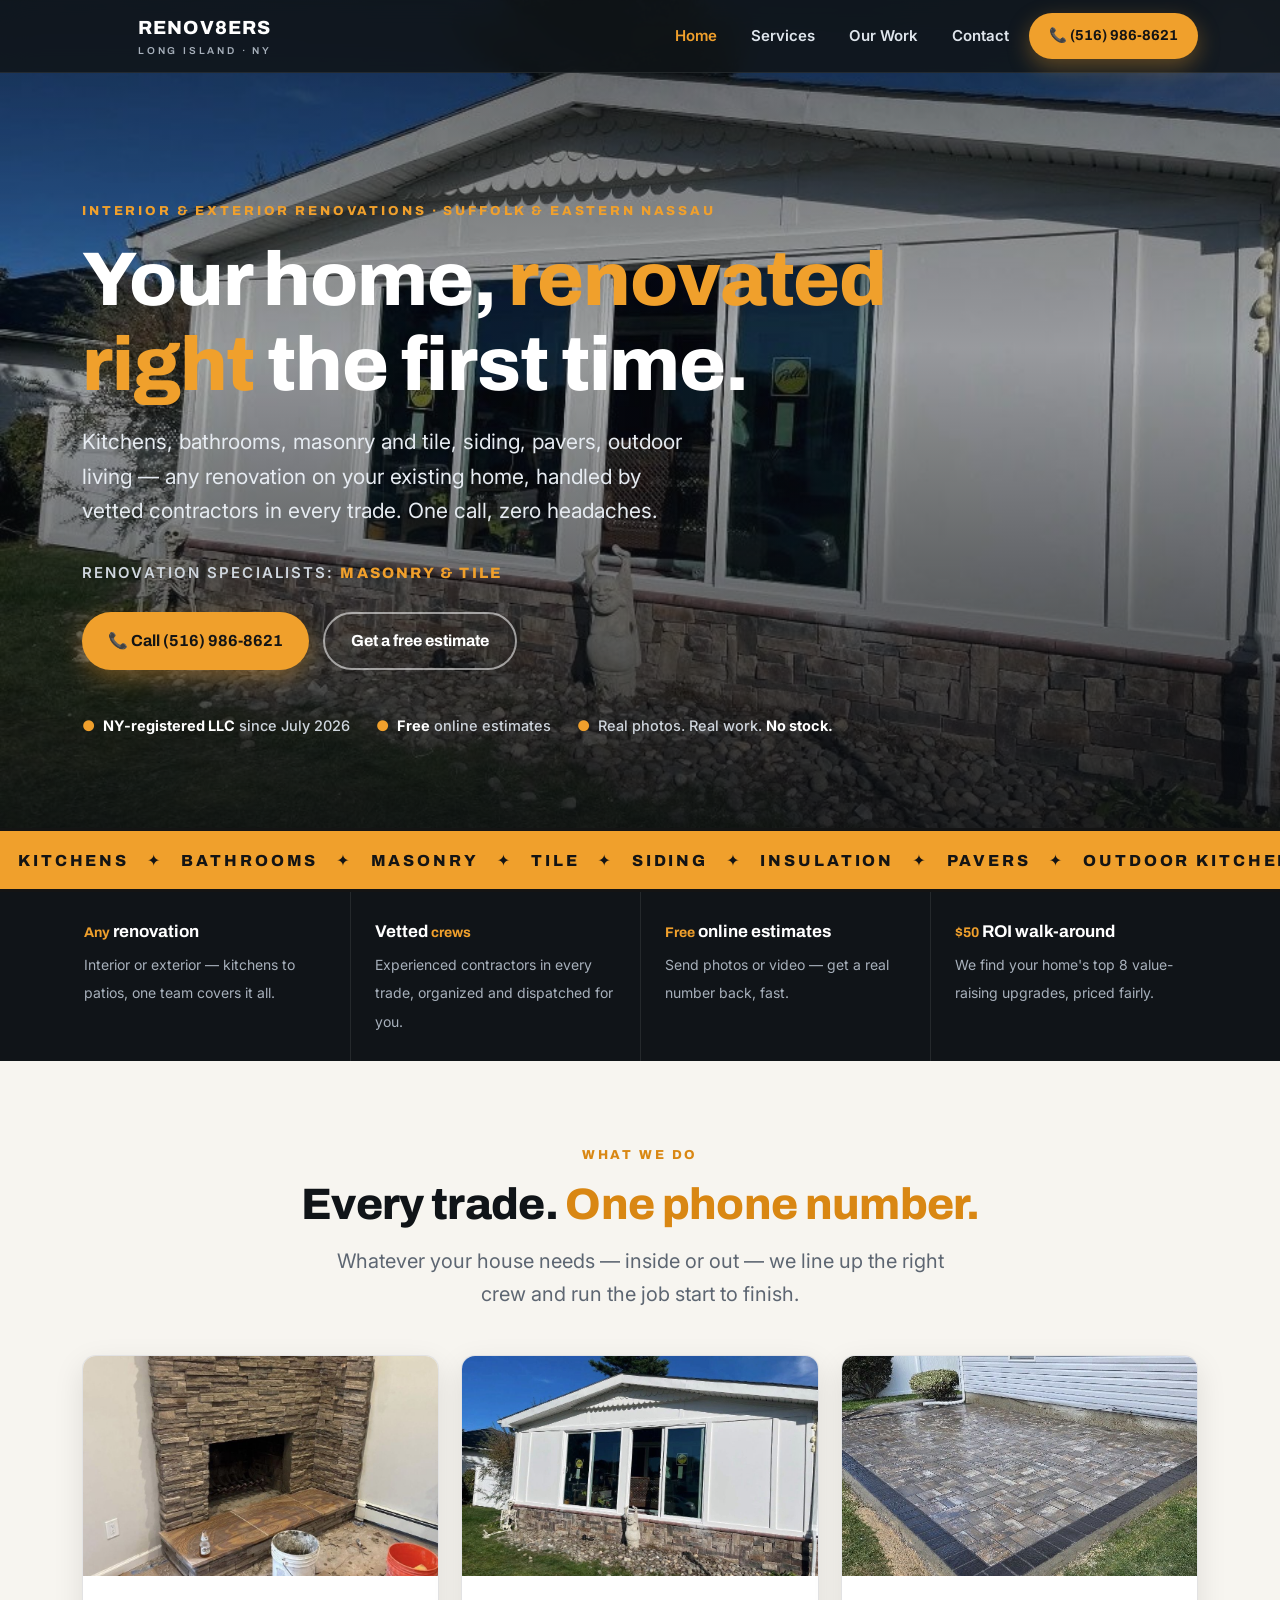
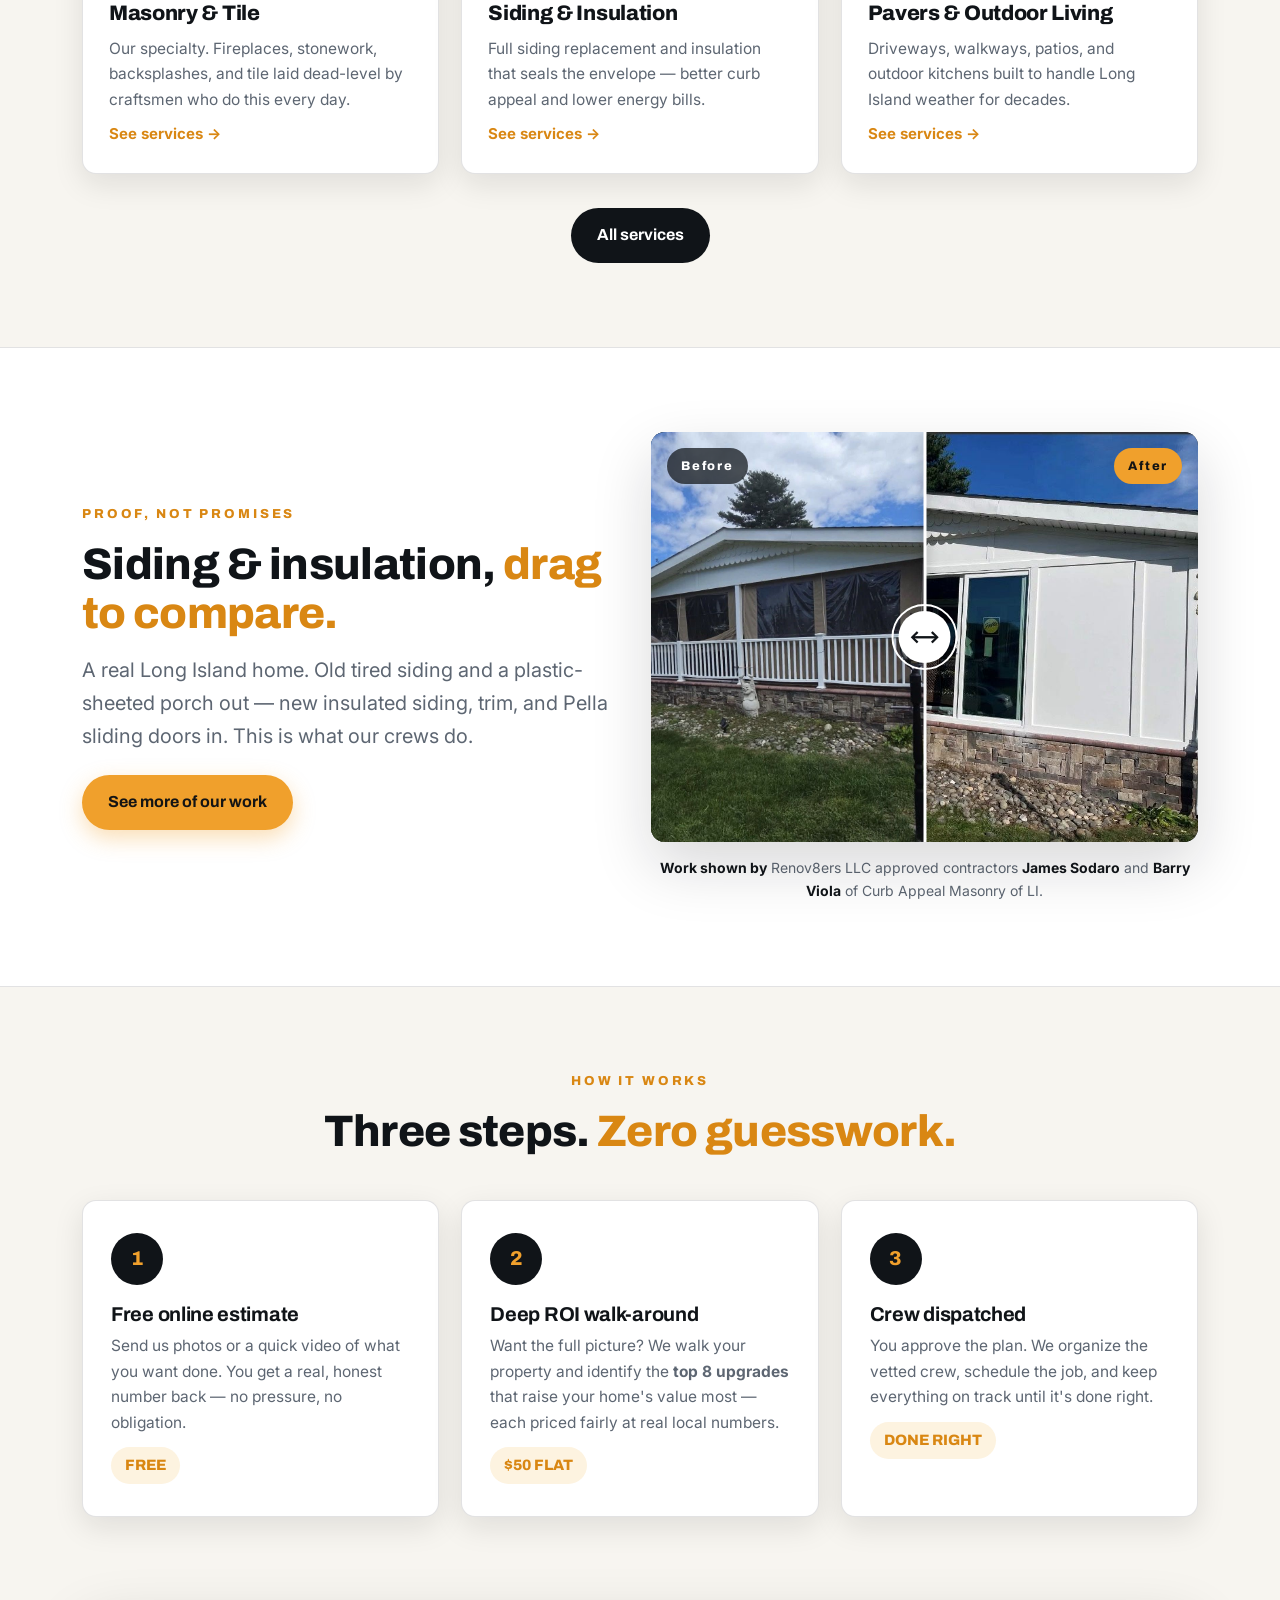
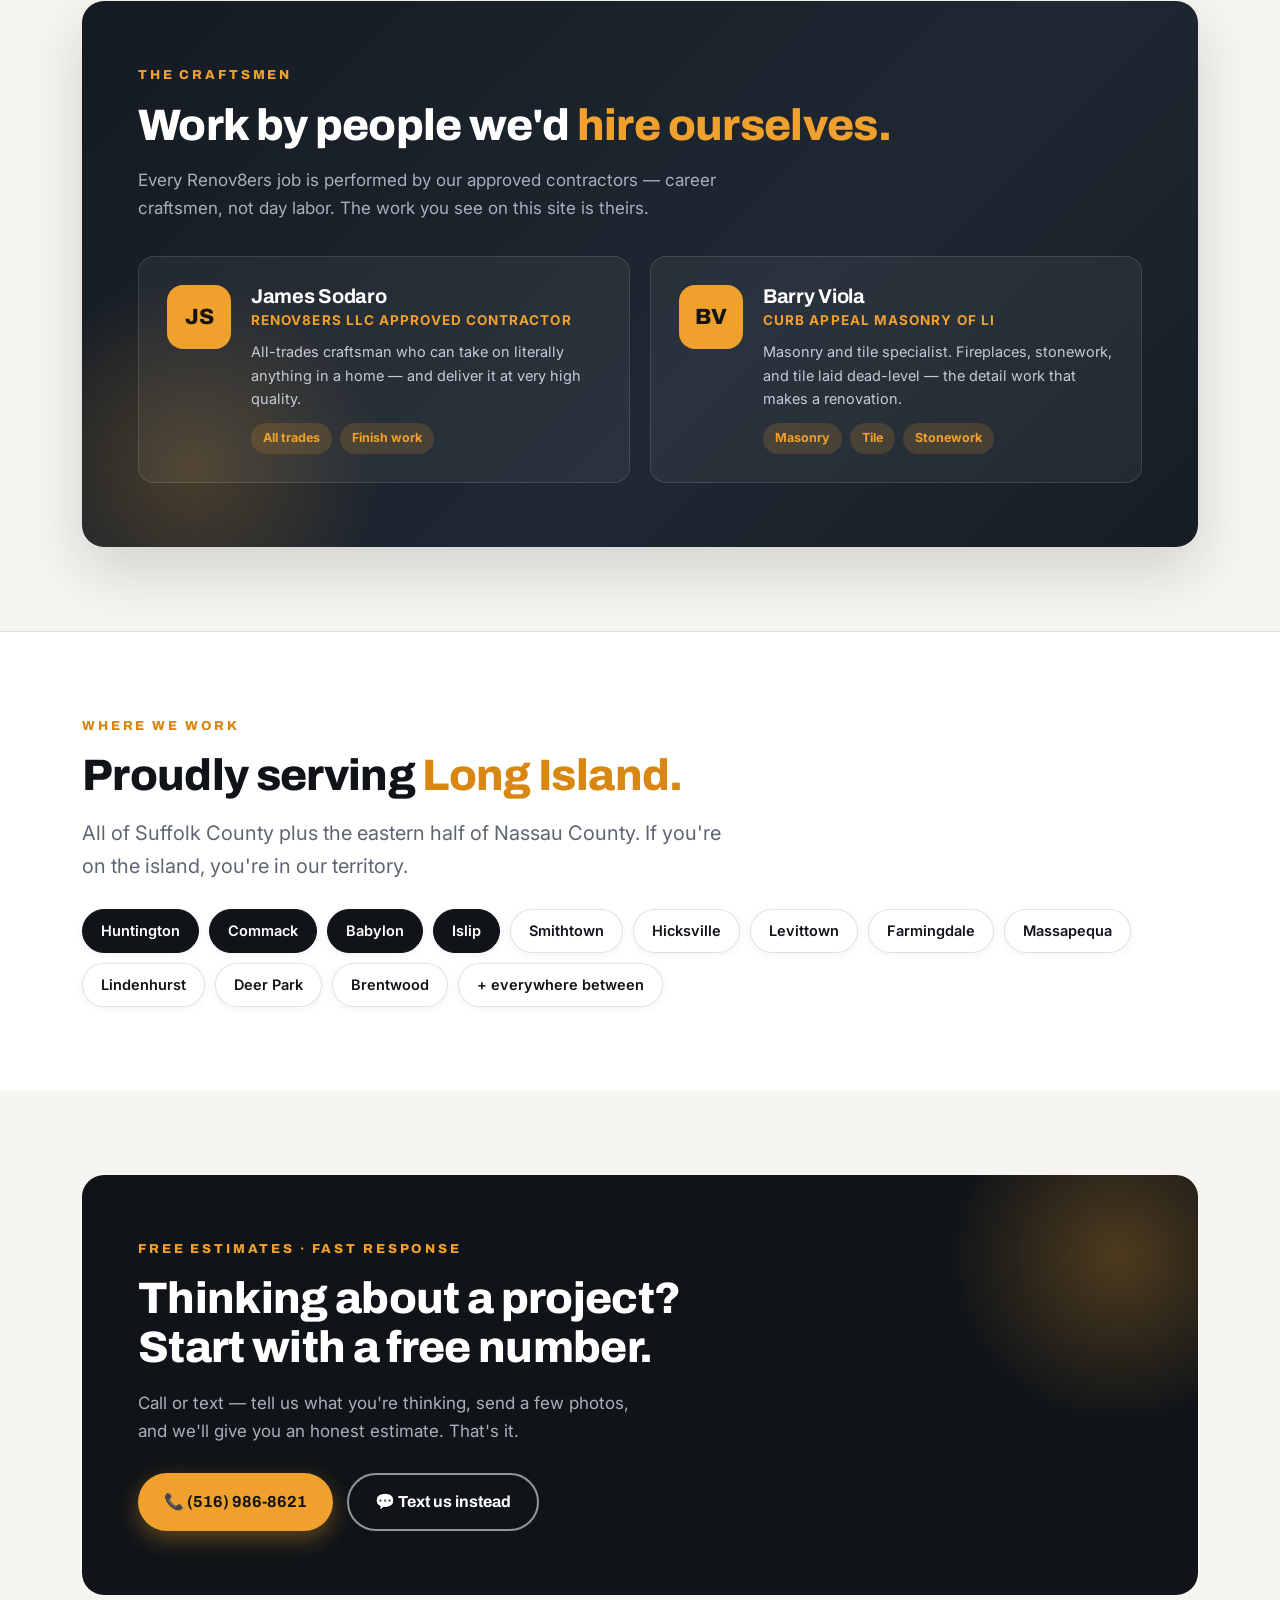
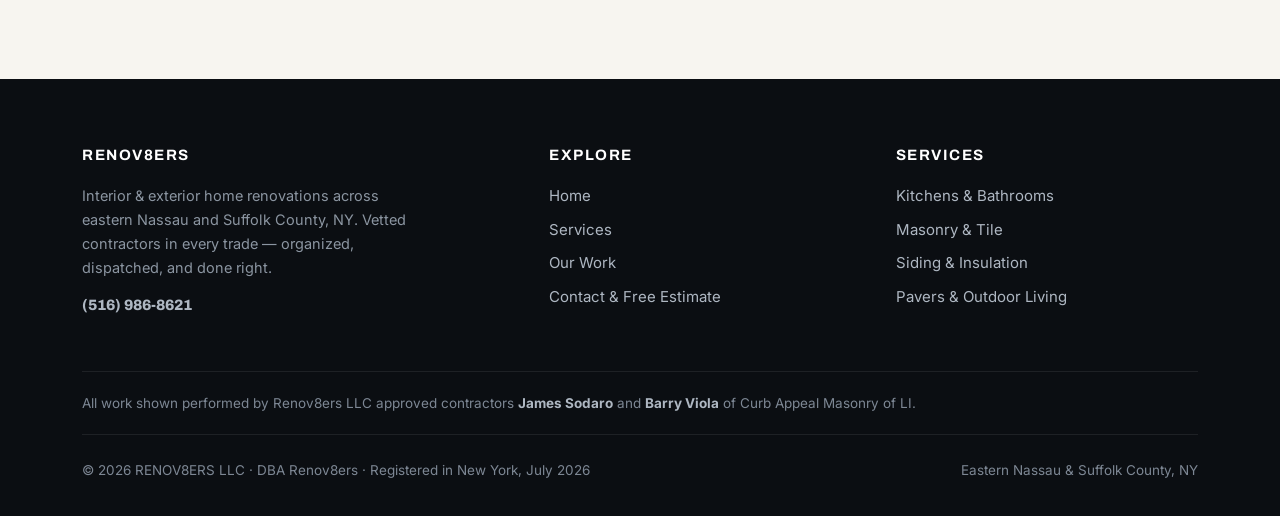
==== index.html @ 922ad200 "Eye-catch upgrades: ticker, rotating hero, crew spotlight, contractor credits, mobile call bar" ====
<!DOCTYPE html>
<html lang="en">
<head>
<meta charset="UTF-8">
<meta name="viewport" content="width=device-width, initial-scale=1.0">
<title>Renov8ers | Interior & Exterior Home Renovations — Eastern Nassau & Suffolk County, NY</title>
<meta name="description" content="RENOV8ERS LLC (DBA Renov8ers): kitchens, bathrooms, masonry & tile, siding, pavers, and full home renovations across eastern Nassau and Suffolk County. Free online estimates. Call or text (516) 986-8621.">
<meta property="og:type" content="website">
<meta property="og:site_name" content="Renov8ers">
<meta property="og:title" content="Renov8ers | Interior & Exterior Home Renovations — Long Island NY">
<meta property="og:description" content="Kitchens, bathrooms, masonry & tile, siding, pavers, and full home renovations across eastern Nassau and Suffolk County. Free online estimates. Call or text (516) 986-8621.">
<meta property="og:url" content="https://renov8ers.github.io/">
<meta property="og:image" content="https://renov8ers.github.io/assets/siding-after.jpg">
<meta name="twitter:card" content="summary_large_image">
<link rel="preconnect" href="https://fonts.googleapis.com">
<link rel="preconnect" href="https://fonts.gstatic.com" crossorigin>
<link href="https://fonts.googleapis.com/css2?family=Archivo:wght@600;700;800&family=Inter:wght@400;500;600;700&display=swap" rel="stylesheet">
<link rel="stylesheet" href="style.css">
<link rel="icon" type="image/png" href="assets/favicon.png">
<link rel="apple-touch-icon" href="assets/favicon.png">
<script type="application/ld+json">
{"@context":"https://schema.org","@type":"HomeAndConstructionBusiness",
"name":"Renov8ers","legalName":"RENOV8ERS LLC",
"telephone":"+1-516-986-8621","url":"https://renov8ers.github.io/",
"foundingDate":"2026-07",
"areaServed":[{"@type":"AdministrativeArea","name":"Suffolk County, NY"},{"@type":"AdministrativeArea","name":"Nassau County, NY"}],
"description":"Interior and exterior home renovations across eastern Nassau and Suffolk County, NY. Kitchens, bathrooms, masonry and tile, siding and insulation, pavers and outdoor living. Free online estimates."}
</script>
</head>
<body>

<header class="site-head">
  <div class="wrap head-in">
    <a class="brand" href="index.html" aria-label="Renov8ers home">
      <img class="brand-mark" src="assets/logo.png" alt="Renov8ers logo">
      <span class="brand-name">RENOV8ERS<small>LONG ISLAND · NY</small></span>
    </a>
    <nav class="nav" id="nav" aria-label="Main navigation">
      <a class="nl active" href="index.html">Home</a>
      <a class="nl" href="services.html">Services</a>
      <a class="nl" href="work.html">Our Work</a>
      <a class="nl" href="contact.html">Contact</a>
      <a class="btn btn-amber btn-sm" href="tel:+15169868621">📞 (516) 986-8621</a>
    </nav>
    <button class="burger" id="burger" aria-label="Open menu" aria-expanded="false"><span></span><span></span><span></span></button>
  </div>
</header>

<main>
<!-- HERO -->
<section class="hero" style="padding-top:150px">
  <div class="hero-bg"><img src="assets/siding-after.jpg" alt="Home with new siding and sliding glass doors installed by Renov8ers"></div>
  <div class="hero-in">
    <span class="eyebrow">Interior &amp; exterior renovations · Suffolk &amp; eastern Nassau</span>
    <h1>Your home, <span class="accent">renovated right</span> the first time.</h1>
    <p class="sub">Kitchens, bathrooms, masonry and tile, siding, pavers, outdoor living — any renovation on your existing home, handled by vetted contractors in every trade. One call, zero headaches.</p>
    <div class="hero-spec">Renovation specialists: <span class="rot-wrap"><span id="rotword">Masonry &amp; Tile</span></span></div>
    <div class="hero-cta" style="margin-top:26px">
      <a class="btn btn-amber" href="tel:+15169868621">📞 Call (516) 986-8621</a>
      <a class="btn btn-ghost" href="contact.html">Get a free estimate</a>
    </div>
    <div class="hero-badges">
      <span><span class="dot">●</span><b>NY-registered LLC</b> since July 2026</span>
      <span><span class="dot">●</span><b>Free</b> online estimates</span>
      <span><span class="dot">●</span>Real photos. Real work. <b>No stock.</b></span>
    </div>
  </div>
</section>

<!-- TICKER -->
<div class="ticker" aria-hidden="true">
  <div class="ticker-track" id="ticker-track">
    <span>KITCHENS</span>✦<span>BATHROOMS</span>✦<span>MASONRY</span>✦<span>TILE</span>✦<span>SIDING</span>✦<span>INSULATION</span>✦<span>PAVERS</span>✦<span>OUTDOOR KITCHENS</span>✦<span>FULL REMODELS</span>✦
  </div>
</div>

<!-- TRUST STRIP -->
<div class="trust">
  <div class="trust-in">
    <div class="trust-cell"><b><span class="a">Any</span> renovation</b><span>Interior or exterior — kitchens to patios, one team covers it all.</span></div>
    <div class="trust-cell"><b>Vetted <span class="a">crews</span></b><span>Experienced contractors in every trade, organized and dispatched for you.</span></div>
    <div class="trust-cell"><b><span class="a">Free</span> online estimates</b><span>Send photos or video — get a real number back, fast.</span></div>
    <div class="trust-cell"><b><span class="a">$50</span> ROI walk-around</b><span>We find your home's top 8 value-raising upgrades, priced fairly.</span></div>
  </div>
</div>

<!-- SERVICES -->
<section>
  <div class="wrap">
    <div class="center rv">
      <span class="eyebrow">What we do</span>
      <h2>Every trade. <span class="accent">One phone number.</span></h2>
      <p class="lede">Whatever your house needs — inside or out — we line up the right crew and run the job start to finish.</p>
    </div>
    <div class="grid-3">
      <article class="card rv">
        <img class="ph" src="assets/fireplace.jpg" alt="Stacked stone fireplace with wood mantel">
        <div class="card-body">
          <h3>Masonry &amp; Tile</h3>
          <p>Our specialty. Fireplaces, stonework, backsplashes, and tile laid dead-level by craftsmen who do this every day.</p>
          <a class="more" href="services.html">See services →</a>
        </div>
      </article>
      <article class="card rv">
        <img class="ph" src="assets/siding-after.jpg" alt="New siding and glass doors on a Long Island home">
        <div class="card-body">
          <h3>Siding &amp; Insulation</h3>
          <p>Full siding replacement and insulation that seals the envelope — better curb appeal and lower energy bills.</p>
          <a class="more" href="services.html">See services →</a>
        </div>
      </article>
      <article class="card rv">
        <img class="ph" src="assets/paver-patio.jpg" alt="New paver patio with dark border">
        <div class="card-body">
          <h3>Pavers &amp; Outdoor Living</h3>
          <p>Driveways, walkways, patios, and outdoor kitchens built to handle Long Island weather for decades.</p>
          <a class="more" href="services.html">See services →</a>
        </div>
      </article>
    </div>
    <div class="center" style="margin-top:34px">
      <a class="btn btn-dark" href="services.html">All services</a>
    </div>
  </div>
</section>

<!-- BEFORE / AFTER -->
<section style="background:#fff;border-top:1px solid var(--line);border-bottom:1px solid var(--line)">
  <div class="wrap">
    <div class="grid-2" style="align-items:center;margin-top:0">
      <div class="rv">
        <span class="eyebrow">Proof, not promises</span>
        <h2>Siding &amp; insulation, <span class="accent">drag to compare.</span></h2>
        <p class="lede">A real Long Island home. Old tired siding and a plastic-sheeted porch out — new insulated siding, trim, and Pella sliding doors in. This is what our crews do.</p>
        <p style="margin-top:22px"><a class="btn btn-amber" href="work.html">See more of our work</a></p>
      </div>
      <div class="rv">
        <div class="ba" data-ba>
          <img class="fill" src="assets/siding-after.jpg" alt="After: new siding, trim and sliding doors">
          <div class="clip"><img src="assets/siding-before.jpg" alt="Before: old siding and enclosed porch"></div>
          <div class="ba-handle"><div class="ba-knob">⟷</div></div>
          <span class="ba-tag before">Before</span>
          <span class="ba-tag after-t">After</span>
          <input type="range" class="ba-range" min="0" max="100" value="50" aria-label="Drag to compare before and after">
        </div>
        <p class="ba-cap"><b>Work shown by</b> Renov8ers LLC approved contractors <b>James Sodaro</b> and <b>Barry Viola</b> of Curb Appeal Masonry of LI.</p>
      </div>
    </div>
  </div>
</section>

<!-- PROCESS -->
<section>
  <div class="wrap">
    <div class="center rv">
      <span class="eyebrow">How it works</span>
      <h2>Three steps. <span class="accent">Zero guesswork.</span></h2>
    </div>
    <div class="steps">
      <div class="step rv">
        <div class="n">1</div>
        <h3>Free online estimate</h3>
        <p>Send us photos or a quick video of what you want done. You get a real, honest number back — no pressure, no obligation.</p>
        <span class="price">FREE</span>
      </div>
      <div class="step rv">
        <div class="n">2</div>
        <h3>Deep ROI walk-around</h3>
        <p>Want the full picture? We walk your property and identify the <b>top 8 upgrades</b> that raise your home's value most — each priced fairly at real local numbers.</p>
        <span class="price">$50 FLAT</span>
      </div>
      <div class="step rv">
        <div class="n">3</div>
        <h3>Crew dispatched</h3>
        <p>You approve the plan. We organize the vetted crew, schedule the job, and keep everything on track until it's done right.</p>
        <span class="price">DONE RIGHT</span>
      </div>
    </div>
  </div>
</section>

<!-- CREW SPOTLIGHT -->
<section style="padding-top:0">
  <div class="wrap">
    <div class="spot rv">
      <span class="eyebrow" style="color:var(--amber)">The craftsmen</span>
      <h2>Work by people we'd <span style="color:var(--amber)">hire ourselves.</span></h2>
      <p>Every Renov8ers job is performed by our approved contractors — career craftsmen, not day labor. The work you see on this site is theirs.</p>
      <div class="crew-grid">
        <div class="crew">
          <div class="avatar">JS</div>
          <div>
            <h3>James Sodaro</h3>
            <div class="role">Renov8ers LLC approved contractor</div>
            <p>All-trades craftsman who can take on literally anything in a home — and deliver it at very high quality.</p>
            <div class="tags"><span>All trades</span><span>Finish work</span></div>
          </div>
        </div>
        <div class="crew">
          <div class="avatar">BV</div>
          <div>
            <h3>Barry Viola</h3>
            <div class="role">Curb Appeal Masonry of LI</div>
            <p>Masonry and tile specialist. Fireplaces, stonework, and tile laid dead-level — the detail work that makes a renovation.</p>
            <div class="tags"><span>Masonry</span><span>Tile</span><span>Stonework</span></div>
          </div>
        </div>
      </div>
    </div>
  </div>
</section>

<!-- SERVICE AREA -->
<section style="background:#fff;border-top:1px solid var(--line)">
  <div class="wrap">
    <div class="rv">
      <span class="eyebrow">Where we work</span>
      <h2>Proudly serving <span class="accent">Long Island.</span></h2>
      <p class="lede">All of Suffolk County plus the eastern half of Nassau County. If you're on the island, you're in our territory.</p>
      <div class="towns">
        <span class="town hot">Huntington</span><span class="town hot">Commack</span>
        <span class="town hot">Babylon</span><span class="town hot">Islip</span>
        <span class="town">Smithtown</span><span class="town">Hicksville</span>
        <span class="town">Levittown</span><span class="town">Farmingdale</span>
        <span class="town">Massapequa</span><span class="town">Lindenhurst</span>
        <span class="town">Deer Park</span><span class="town">Brentwood</span>
        <span class="town">+ everywhere between</span>
      </div>
    </div>
  </div>
</section>

<!-- CTA BAND -->
<section>
  <div class="wrap">
    <div class="band rv">
      <span class="eyebrow" style="color:var(--amber)">Free estimates · Fast response</span>
      <h2>Thinking about a project? Start with a free number.</h2>
      <p>Call or text — tell us what you're thinking, send a few photos, and we'll give you an honest estimate. That's it.</p>
      <div class="row">
        <a class="btn btn-amber" href="tel:+15169868621">📞 (516) 986-8621</a>
        <a class="btn btn-ghost" href="sms:+15169868621?&body=Hi%20Renov8ers!%20I%27d%20like%20a%20free%20estimate%20for%20my%20home.">💬 Text us instead</a>
      </div>
    </div>
  </div>
</section>
</main>

<footer class="site">
  <div class="wrap">
    <div class="foot-grid">
      <div>
        <h4>Renov8ers</h4>
        <p>Interior &amp; exterior home renovations across eastern Nassau and Suffolk County, NY. Vetted contractors in every trade — organized, dispatched, and done right.</p>
        <p style="margin-top:14px"><a class="foot-call" href="tel:+15169868621">(516) 986-8621</a></p>
      </div>
      <div>
        <h4>Explore</h4>
        <a href="index.html">Home</a>
        <a href="services.html">Services</a>
        <a href="work.html">Our Work</a>
        <a href="contact.html">Contact &amp; Free Estimate</a>
      </div>
      <div>
        <h4>Services</h4>
        <a href="services.html">Kitchens &amp; Bathrooms</a>
        <a href="services.html">Masonry &amp; Tile</a>
        <a href="services.html">Siding &amp; Insulation</a>
        <a href="services.html">Pavers &amp; Outdoor Living</a>
      </div>
    </div>
    <div style="border-top:1px solid rgba(255,255,255,.08);padding-top:20px;margin-bottom:20px;font-size:13.5px;color:#7d8794">All work shown performed by Renov8ers LLC approved contractors <b style="color:#aeb7c2">James Sodaro</b> and <b style="color:#aeb7c2">Barry Viola</b> of Curb Appeal Masonry of LI.</div>
    <div class="foot-bottom">
      <span>© 2026 RENOV8ERS LLC · DBA Renov8ers · Registered in New York, July 2026</span>
      <span>Eastern Nassau &amp; Suffolk County, NY</span>
    </div>
  </div>
</footer>

<script src="script.js"></script>
<div class="callbar">
  <a class="call" href="tel:+15169868621">📞 Call now</a>
  <a class="text" href="sms:+15169868621?&body=Hi%20Renov8ers!%20I%27d%20like%20a%20free%20estimate.">💬 Text us</a>
</div>
</body>
</html>
---- style.css ----
/* Renov8ers — RENOV8ERS LLC · style.css
   Professional contractor design system: charcoal + construction amber,
   warm paper, Archivo display + Inter body. Mobile-first. */

:root{
  --ink:#101418;
  --char:#1b222b;
  --char-2:#232c37;
  --paper:#f7f5f0;
  --card:#ffffff;
  --amber:#f0a02c;
  --amber-deep:#d98713;
  --amber-soft:#fdf3e0;
  --line:rgba(16,20,24,.12);
  --muted:#5d6672;
  --muted-d:#a7b0bb;
  --radius:14px;
  --shadow:0 10px 30px rgba(16,20,24,.10);
  --shadow-lg:0 24px 60px rgba(16,20,24,.16);
  --font-d:'Archivo',system-ui,-apple-system,'Segoe UI',sans-serif;
  --font-b:'Inter',system-ui,-apple-system,'Segoe UI',sans-serif;
}

*{box-sizing:border-box;margin:0;padding:0}
html{scroll-behavior:smooth}
body{
  font-family:var(--font-b);
  color:var(--ink);
  background:var(--paper);
  line-height:1.65;
  font-size:17px;
  -webkit-font-smoothing:antialiased;
}
img{max-width:100%;display:block;height:auto}
a{color:inherit}
::selection{background:var(--amber);color:#141414}

.wrap{max-width:1160px;margin:0 auto;padding:0 22px}
section{padding:84px 0}
.eyebrow{
  font-family:var(--font-d);font-weight:800;font-size:13px;
  letter-spacing:.22em;text-transform:uppercase;color:var(--amber-deep);
  margin-bottom:14px;display:block;
}
h1,h2,h3{font-family:var(--font-d);line-height:1.12;letter-spacing:-.015em}
h2{font-size:clamp(30px,4.4vw,44px);margin-bottom:16px;font-weight:800}
h2 .accent{color:var(--amber-deep)}
.lede{font-size:clamp(17px,2.2vw,20px);color:var(--muted);max-width:640px}
.center{text-align:center}
.center .lede{margin:0 auto}

/* ---------- header ---------- */
.site-head{
  position:fixed;inset:0 0 auto 0;z-index:50;
  background:rgba(16,20,24,.86);backdrop-filter:blur(14px);-webkit-backdrop-filter:blur(14px);
  border-bottom:1px solid rgba(255,255,255,.08);
  transition:background .3s;
}
.head-in{display:flex;align-items:center;justify-content:space-between;height:72px}
.brand{display:flex;align-items:center;gap:12px;text-decoration:none;color:#fff}
.brand-mark{
  width:44px;height:44px;border-radius:11px;flex:none;
  filter:drop-shadow(0 2px 6px rgba(0,0,0,.35));
}
.brand-name{font-family:var(--font-d);font-weight:800;font-size:19px;letter-spacing:.06em;color:#fff}
.brand-name small{display:block;font-size:10px;font-weight:600;letter-spacing:.28em;color:var(--muted-d)}
.nav{display:flex;align-items:center;gap:6px}
.nav a.nl{
  color:#dfe5ec;text-decoration:none;font-weight:600;font-size:15px;
  padding:10px 14px;border-radius:9px;transition:.2s;
}
.nav a.nl:hover{background:rgba(255,255,255,.08);color:#fff}
.nav a.nl.active{color:var(--amber)}
.btn{
  display:inline-flex;align-items:center;justify-content:center;gap:9px;
  font-family:var(--font-d);font-weight:700;font-size:16px;text-decoration:none;
  padding:14px 26px;border-radius:999px;border:0;cursor:pointer;
  transition:transform .15s,box-shadow .2s,background .2s;white-space:nowrap;
}
.btn:hover{transform:translateY(-2px)}
.btn-amber{background:var(--amber);color:#141414;box-shadow:0 8px 22px rgba(240,160,44,.35)}
.btn-amber:hover{background:#f7ad3f}
.btn-ghost{background:transparent;color:#fff;border:2px solid rgba(255,255,255,.55)}
.btn-ghost:hover{border-color:#fff;background:rgba(255,255,255,.08)}
.btn-dark{background:var(--ink);color:#fff}
.btn-dark:hover{background:#232a33}
.btn-sm{padding:11px 20px;font-size:14.5px}
.burger{display:none;background:none;border:0;cursor:pointer;padding:10px}
.burger span{display:block;width:26px;height:2.5px;background:#fff;margin:6px 0;border-radius:2px;transition:.25s}

/* ---------- hero ---------- */
.hero{
  position:relative;min-height:92vh;display:flex;align-items:flex-end;
  color:#fff;overflow:hidden;padding:170px 0 90px;
  background:#101418;
}
.hero-bg{position:absolute;inset:0}
.hero-bg img{width:100%;height:100%;object-fit:cover;object-position:center 62%}
.hero-bg::after{
  content:"";position:absolute;inset:0;
  background:linear-gradient(180deg,rgba(10,13,17,.62) 0%,rgba(10,13,17,.30) 42%,rgba(10,13,17,.86) 100%);
}
.hero-in{position:relative;z-index:2;max-width:1160px;margin:0 auto;padding:0 22px;width:100%}
.hero .eyebrow{color:var(--amber)}
.hero h1{font-size:clamp(40px,7vw,76px);font-weight:800;max-width:820px;margin-bottom:18px}
.hero h1 .accent{color:var(--amber)}
.hero p.sub{font-size:clamp(17px,2.4vw,21px);color:#e6ebf1;max-width:620px;margin-bottom:32px}
.hero-cta{display:flex;gap:14px;flex-wrap:wrap;margin-bottom:44px}
.hero-badges{display:flex;gap:26px;flex-wrap:wrap;font-size:14.5px;color:#cfd6de;font-weight:500}
.hero-badges b{color:#fff}
.hero-badges .dot{color:var(--amber);margin-right:8px;font-weight:800}

/* ---------- trust strip ---------- */
.trust{background:var(--ink);color:#fff;padding:0}
.trust-in{
  display:grid;grid-template-columns:repeat(4,1fr);gap:0;
  max-width:1160px;margin:0 auto;
}
.trust-cell{padding:26px 24px;border-left:1px solid rgba(255,255,255,.09)}
.trust-cell:first-child{border-left:0}
.trust-cell b{display:block;font-family:var(--font-d);font-size:17px;margin-bottom:4px}
.trust-cell b .a{color:var(--amber)}
.trust-cell span{font-size:14px;color:var(--muted-d)}

/* ---------- cards / grids ---------- */
.grid-3{display:grid;grid-template-columns:repeat(3,1fr);gap:22px;margin-top:44px}
.grid-2{display:grid;grid-template-columns:repeat(2,1fr);gap:22px;margin-top:44px}
.card{
  background:var(--card);border-radius:var(--radius);overflow:hidden;
  box-shadow:var(--shadow);border:1px solid var(--line);
  transition:transform .2s,box-shadow .25s;display:flex;flex-direction:column;
}
.card:hover{transform:translateY(-5px);box-shadow:var(--shadow-lg)}
.card img.ph{height:220px;width:100%;object-fit:cover}
.card-body{padding:26px;display:flex;flex-direction:column;gap:10px;flex:1}
.card-body h3{font-size:21px;font-weight:800}
.card-body p{color:var(--muted);font-size:15.5px;flex:1}
.card-body .more{font-weight:700;color:var(--amber-deep);text-decoration:none;font-size:15px}
.card-body .more:hover{text-decoration:underline}

/* ---------- before / after ---------- */
.ba{position:relative;border-radius:var(--radius);overflow:hidden;box-shadow:var(--shadow-lg);user-select:none;touch-action:pan-y;aspect-ratio:4/3;background:#0d1116}
.ba img.fill{position:absolute;inset:0;width:100%;height:100%;object-fit:cover;pointer-events:none}
.ba .clip{position:absolute;top:0;bottom:0;left:0;width:50%;overflow:hidden;z-index:2}
.ba .clip img{position:absolute;top:0;left:0;height:100%;object-fit:cover;pointer-events:none}
.ba-handle{
  position:absolute;top:0;bottom:0;left:50%;width:3px;background:#fff;z-index:3;
  box-shadow:0 0 12px rgba(0,0,0,.4);cursor:ew-resize;transform:translateX(-50%);
}
.ba-knob{
  position:absolute;top:50%;left:50%;transform:translate(-50%,-50%);
  width:52px;height:52px;border-radius:50%;background:#fff;color:var(--ink);
  display:grid;place-items:center;font-weight:800;font-size:18px;box-shadow:var(--shadow-lg);
}
.ba-tag{
  position:absolute;top:16px;z-index:4;font-family:var(--font-d);font-weight:800;font-size:12.5px;
  letter-spacing:.14em;padding:8px 14px;border-radius:999px;background:rgba(16,20,24,.72);color:#fff;
  pointer-events:none;
}
.ba-tag.before{left:16px}.ba-tag.after-t{right:16px;background:var(--amber);color:#141414}
.ba-range{position:absolute;inset:0;width:100%;height:100%;opacity:0;cursor:ew-resize;z-index:5;margin:0}
@media(max-width:680px){.ba{aspect-ratio:1/1}}

/* ---------- process ---------- */
.steps{display:grid;grid-template-columns:repeat(3,1fr);gap:22px;margin-top:44px;counter-reset:step}
.step{
  background:var(--card);border:1px solid var(--line);border-radius:var(--radius);
  padding:32px 28px;box-shadow:var(--shadow);position:relative;
}
.step .n{
  width:52px;height:52px;border-radius:50%;background:var(--ink);color:var(--amber);
  font-family:var(--font-d);font-weight:800;font-size:20px;display:grid;place-items:center;margin-bottom:18px;
}
.step h3{font-size:20px;margin-bottom:8px}
.step p{color:var(--muted);font-size:15.5px}
.step .price{display:inline-block;margin-top:12px;font-family:var(--font-d);font-weight:800;font-size:15px;color:var(--amber-deep);background:var(--amber-soft);padding:6px 14px;border-radius:999px}

/* ---------- dark band / CTA ---------- */
.band{background:var(--ink);color:#fff;border-radius:22px;padding:64px 56px;position:relative;overflow:hidden}
.band::before{
  content:"";position:absolute;right:-90px;top:-90px;width:340px;height:340px;border-radius:50%;
  background:radial-gradient(circle,rgba(240,160,44,.28),transparent 70%);
}
.band h2{color:#fff;max-width:560px}
.band p{color:var(--muted-d);max-width:520px;margin:14px 0 28px}
.band .row{display:flex;gap:14px;flex-wrap:wrap;position:relative;z-index:2}

/* ---------- towns ---------- */
.towns{display:flex;flex-wrap:wrap;gap:10px;margin-top:26px}
.town{
  font-weight:600;font-size:14.5px;padding:9px 18px;border-radius:999px;
  background:#fff;border:1px solid var(--line);box-shadow:0 2px 8px rgba(16,20,24,.05);
}
.town.hot{background:var(--ink);color:#fff;border-color:var(--ink)}

/* ---------- gallery ---------- */
.gal{display:grid;grid-template-columns:repeat(3,1fr);gap:18px;margin-top:44px}
.gal figure{border-radius:var(--radius);overflow:hidden;box-shadow:var(--shadow);background:#fff;border:1px solid var(--line)}
.gal img{height:240px;width:100%;object-fit:cover;transition:transform .4s}
.gal figure:hover img{transform:scale(1.045)}
.gal figcaption{padding:16px 18px;font-size:14.5px}
.gal figcaption b{display:block;font-family:var(--font-d);font-size:16px;margin-bottom:2px}
.gal figcaption span{color:var(--muted)}

/* ---------- forms ---------- */
.form{background:#fff;border:1px solid var(--line);border-radius:18px;box-shadow:var(--shadow-lg);padding:40px;max-width:640px}
.field{margin-bottom:18px}
.field label{display:block;font-weight:700;font-size:14.5px;margin-bottom:7px}
.field input,.field select,.field textarea{
  width:100%;font:inherit;padding:13px 15px;border:1.5px solid var(--line);border-radius:10px;background:#fbfaf7;
}
.field input:focus,.field select:focus,.field textarea:focus{outline:2px solid var(--amber);border-color:var(--amber);background:#fff}
.field textarea{min-height:110px;resize:vertical}
.form .fine{font-size:13.5px;color:var(--muted);margin-top:14px}

/* ---------- contact split ---------- */
.split{display:grid;grid-template-columns:1fr 1fr;gap:56px;align-items:start}
.contact-cards{display:grid;gap:16px;margin-top:26px}
.ccard{background:#fff;border:1px solid var(--line);border-radius:var(--radius);padding:24px;box-shadow:var(--shadow);display:flex;gap:18px;align-items:center;text-decoration:none;transition:.2s}
.ccard:hover{transform:translateY(-3px);box-shadow:var(--shadow-lg)}
.ccard .ic{width:54px;height:54px;border-radius:14px;background:var(--amber-soft);display:grid;place-items:center;font-size:24px;flex:none}
.ccard b{font-family:var(--font-d);font-size:18px;display:block}
.ccard span{color:var(--muted);font-size:14.5px}
.ccard .num{font-family:var(--font-d);font-weight:800;font-size:20px;color:var(--amber-deep)}

/* ---------- page hero ---------- */
.page-hero{background:var(--ink);color:#fff;padding:170px 0 70px;position:relative;overflow:hidden}
.page-hero::after{content:"";position:absolute;inset:0;background:radial-gradient(700px 320px at 85% 10%,rgba(240,160,44,.16),transparent 70%)}
.page-hero h1{font-size:clamp(36px,5.6vw,58px);position:relative;z-index:2}
.page-hero p{color:var(--muted-d);max-width:620px;margin-top:14px;position:relative;z-index:2;font-size:18px}
.page-hero .eyebrow{position:relative;z-index:2}

/* ---------- list blocks ---------- */
.svc-block{background:#fff;border:1px solid var(--line);border-radius:18px;box-shadow:var(--shadow);overflow:hidden;display:grid;grid-template-columns:1fr 1fr}
.svc-block img{height:100%;min-height:320px;object-fit:cover}
.svc-block .tx{padding:44px}
.svc-block h3{font-size:26px;margin-bottom:12px}
.svc-block ul{list-style:none;margin-top:18px;display:grid;gap:10px}
.svc-block li{padding-left:30px;position:relative;color:#333a43;font-size:15.5px}
.svc-block li::before{content:"✓";position:absolute;left:0;color:var(--amber-deep);font-weight:800}
.stack{display:grid;gap:28px;margin-top:44px}

/* ---------- footer ---------- */
footer.site{background:#0b0e12;color:#cfd6de;padding:64px 0 34px;margin-top:0}
.foot-grid{display:grid;grid-template-columns:1.4fr 1fr 1fr;gap:44px;margin-bottom:44px}
.foot-grid h4{font-family:var(--font-d);color:#fff;font-size:15px;letter-spacing:.1em;text-transform:uppercase;margin-bottom:16px}
.foot-grid a{display:block;color:#aeb7c2;text-decoration:none;font-size:15px;margin-bottom:9px}
.foot-grid a:hover{color:var(--amber)}
.foot-grid p{font-size:14.5px;color:#8b95a1;max-width:340px}
.foot-bottom{border-top:1px solid rgba(255,255,255,.08);padding-top:24px;display:flex;justify-content:space-between;gap:14px;flex-wrap:wrap;font-size:13.5px;color:#7d8794}
.foot-call{font-family:var(--font-d);font-weight:800;color:var(--amber);font-size:19px;text-decoration:none}

/* ---------- reveal ---------- */
.rv{opacity:0;transform:translateY(26px);transition:opacity .7s ease,transform .7s ease}
.rv.in{opacity:1;transform:none}
@media (prefers-reduced-motion:reduce){.rv{opacity:1;transform:none;transition:none}}

/* ---------- responsive ---------- */
@media(max-width:960px){
  .grid-3,.gal{grid-template-columns:repeat(2,1fr)}
  .steps{grid-template-columns:1fr}
  .trust-in{grid-template-columns:repeat(2,1fr)}
  .trust-cell:nth-child(3){border-left:0}
  .trust-cell{border-top:1px solid rgba(255,255,255,.09)}
  .trust-cell:nth-child(-n+2){border-top:0}
  .split{grid-template-columns:1fr;gap:44px}
  .svc-block{grid-template-columns:1fr}
  .svc-block img{min-height:240px;max-height:300px}
  .foot-grid{grid-template-columns:1fr 1fr}
}
@media(max-width:680px){
  section{padding:60px 0}
  .nav{
    position:fixed;top:72px;right:0;left:0;background:rgba(16,20,24,.97);
    flex-direction:column;align-items:stretch;padding:14px 22px 22px;gap:2px;
    transform:translateY(-12px);opacity:0;pointer-events:none;transition:.25s;
    border-bottom:1px solid rgba(255,255,255,.08);
  }
  .nav.open{transform:none;opacity:1;pointer-events:auto}
  .nav a.nl{padding:13px 6px;font-size:17px;border-bottom:1px solid rgba(255,255,255,.06)}
  .nav .btn{margin-top:12px}
  .burger{display:block}
  .grid-3,.grid-2,.gal{grid-template-columns:1fr}
  .band{padding:44px 28px}
  .form{padding:28px 22px}
  .hero{min-height:86vh;padding-top:150px}
  .foot-grid{grid-template-columns:1fr}
}

/* ---------- eye-catch upgrades ---------- */

/* Ken Burns hero */
.hero-bg img{animation:kb 26s ease-in-out infinite alternate}
@keyframes kb{from{transform:scale(1)}to{transform:scale(1.1)}}

/* hero load-in */
.hero-in>*{opacity:0;animation:rise .8s cubic-bezier(.2,.7,.3,1) forwards}
.hero-in>*:nth-child(1){animation-delay:.05s}
.hero-in>*:nth-child(2){animation-delay:.16s}
.hero-in>*:nth-child(3){animation-delay:.28s}
.hero-in>*:nth-child(4){animation-delay:.4s}
.hero-in>*:nth-child(5){animation-delay:.52s}
@keyframes rise{from{opacity:0;transform:translateY(26px)}to{opacity:1;transform:none}}

/* rotating specialty */
.hero-spec{margin-top:6px;font-size:15px;letter-spacing:.14em;text-transform:uppercase;font-weight:600;color:#cfd6de}
.hero-spec .rot-wrap{display:inline-block;min-width:230px}
#rotword{display:inline-block;color:var(--amber);font-family:var(--font-d);font-weight:800;transition:opacity .3s,transform .3s}
#rotword.rot-out{opacity:0;transform:translateY(10px)}

/* ticker marquee */
.ticker{background:var(--amber);color:#141414;overflow:hidden;white-space:nowrap;padding:15px 0;border-top:3px solid #141414;border-bottom:3px solid #141414}
.ticker-track{display:inline-block;animation:tick 26s linear infinite;font-family:var(--font-d);font-weight:800;font-size:16px;letter-spacing:.18em}
.ticker-track span{margin:0 18px}
@keyframes tick{from{transform:translateX(0)}to{transform:translateX(-50%)}}

/* pulsing slider hint */
.ba-knob::after{content:"";position:absolute;inset:-7px;border-radius:50%;border:2px solid #fff;animation:pulse 2.2s ease-out infinite;pointer-events:none}
@keyframes pulse{0%{transform:scale(.75);opacity:.95}70%{transform:scale(1.3);opacity:0}100%{transform:scale(1.3);opacity:0}}
.ba.touched .ba-knob::after{display:none}

/* richer card hovers */
.card img.ph,.svc-block img{transition:transform .55s cubic-bezier(.2,.7,.3,1)}
.card:hover img.ph{transform:scale(1.06)}
.svc-block:hover img{transform:scale(1.045)}

/* crew spotlight */
.spot{background:linear-gradient(135deg,#141a21,#1f2833 60%,#171d25);color:#fff;border-radius:22px;padding:64px 56px;position:relative;overflow:hidden;box-shadow:var(--shadow-lg)}
.spot::before{content:"";position:absolute;left:-80px;bottom:-110px;width:380px;height:380px;border-radius:50%;background:radial-gradient(circle,rgba(240,160,44,.22),transparent 70%)}
.spot h2{color:#fff}
.spot>p{color:var(--muted-d);max-width:600px;margin:14px 0 34px}
.crew-grid{display:grid;grid-template-columns:1fr 1fr;gap:20px;position:relative;z-index:2}
.crew{background:rgba(255,255,255,.05);border:1px solid rgba(255,255,255,.12);border-radius:16px;padding:28px;display:flex;gap:20px;align-items:flex-start;transition:.25s}
.crew:hover{background:rgba(255,255,255,.09);transform:translateY(-4px)}
.crew .avatar{width:64px;height:64px;flex:none;border-radius:16px;background:var(--amber);color:#141414;font-family:var(--font-d);font-weight:800;font-size:22px;display:grid;place-items:center}
.crew h3{font-size:20px;color:#fff;margin-bottom:2px}
.crew .role{color:var(--amber);font-weight:700;font-size:13.5px;letter-spacing:.08em;text-transform:uppercase}
.crew p{color:#c3ccd6;font-size:14.5px;margin-top:8px}
.crew .tags{display:flex;gap:8px;flex-wrap:wrap;margin-top:12px}
.crew .tags span{font-size:12.5px;font-weight:700;background:rgba(240,160,44,.16);color:var(--amber);padding:5px 12px;border-radius:999px}

/* credit note */
.credit{display:inline-block;margin-top:18px;background:var(--amber-soft);border:1px solid rgba(217,135,19,.35);color:#7a5410;font-size:14.5px;font-weight:600;padding:12px 20px;border-radius:12px;position:relative;z-index:2}
.credit b{color:#5c3f0b}
.ba-cap{margin-top:14px;font-size:14px;color:var(--muted);text-align:center}
.ba-cap b{color:var(--ink)}

/* sticky mobile call bar */
.callbar{display:none}
@media(max-width:680px){
  .callbar{display:flex;position:fixed;left:12px;right:12px;bottom:12px;z-index:60;gap:10px;
    background:rgba(16,20,24,.94);backdrop-filter:blur(10px);border:1px solid rgba(255,255,255,.12);
    border-radius:18px;padding:10px;box-shadow:0 12px 34px rgba(0,0,0,.4)}
  .callbar a{flex:1;text-align:center;text-decoration:none;font-family:var(--font-d);font-weight:800;font-size:15px;
    padding:13px 8px;border-radius:12px}
  .callbar a.call{background:var(--amber);color:#141414}
  .callbar a.text{background:rgba(255,255,255,.1);color:#fff}
  body{padding-bottom:86px}
  .spot{padding:44px 26px}
  .crew-grid{grid-template-columns:1fr}
  .hero-spec .rot-wrap{min-width:0}
}

@media (prefers-reduced-motion:reduce){
  .hero-bg img,.hero-in>*,.ticker-track,.ba-knob::after{animation:none!important}
  .hero-in>*{opacity:1}
}
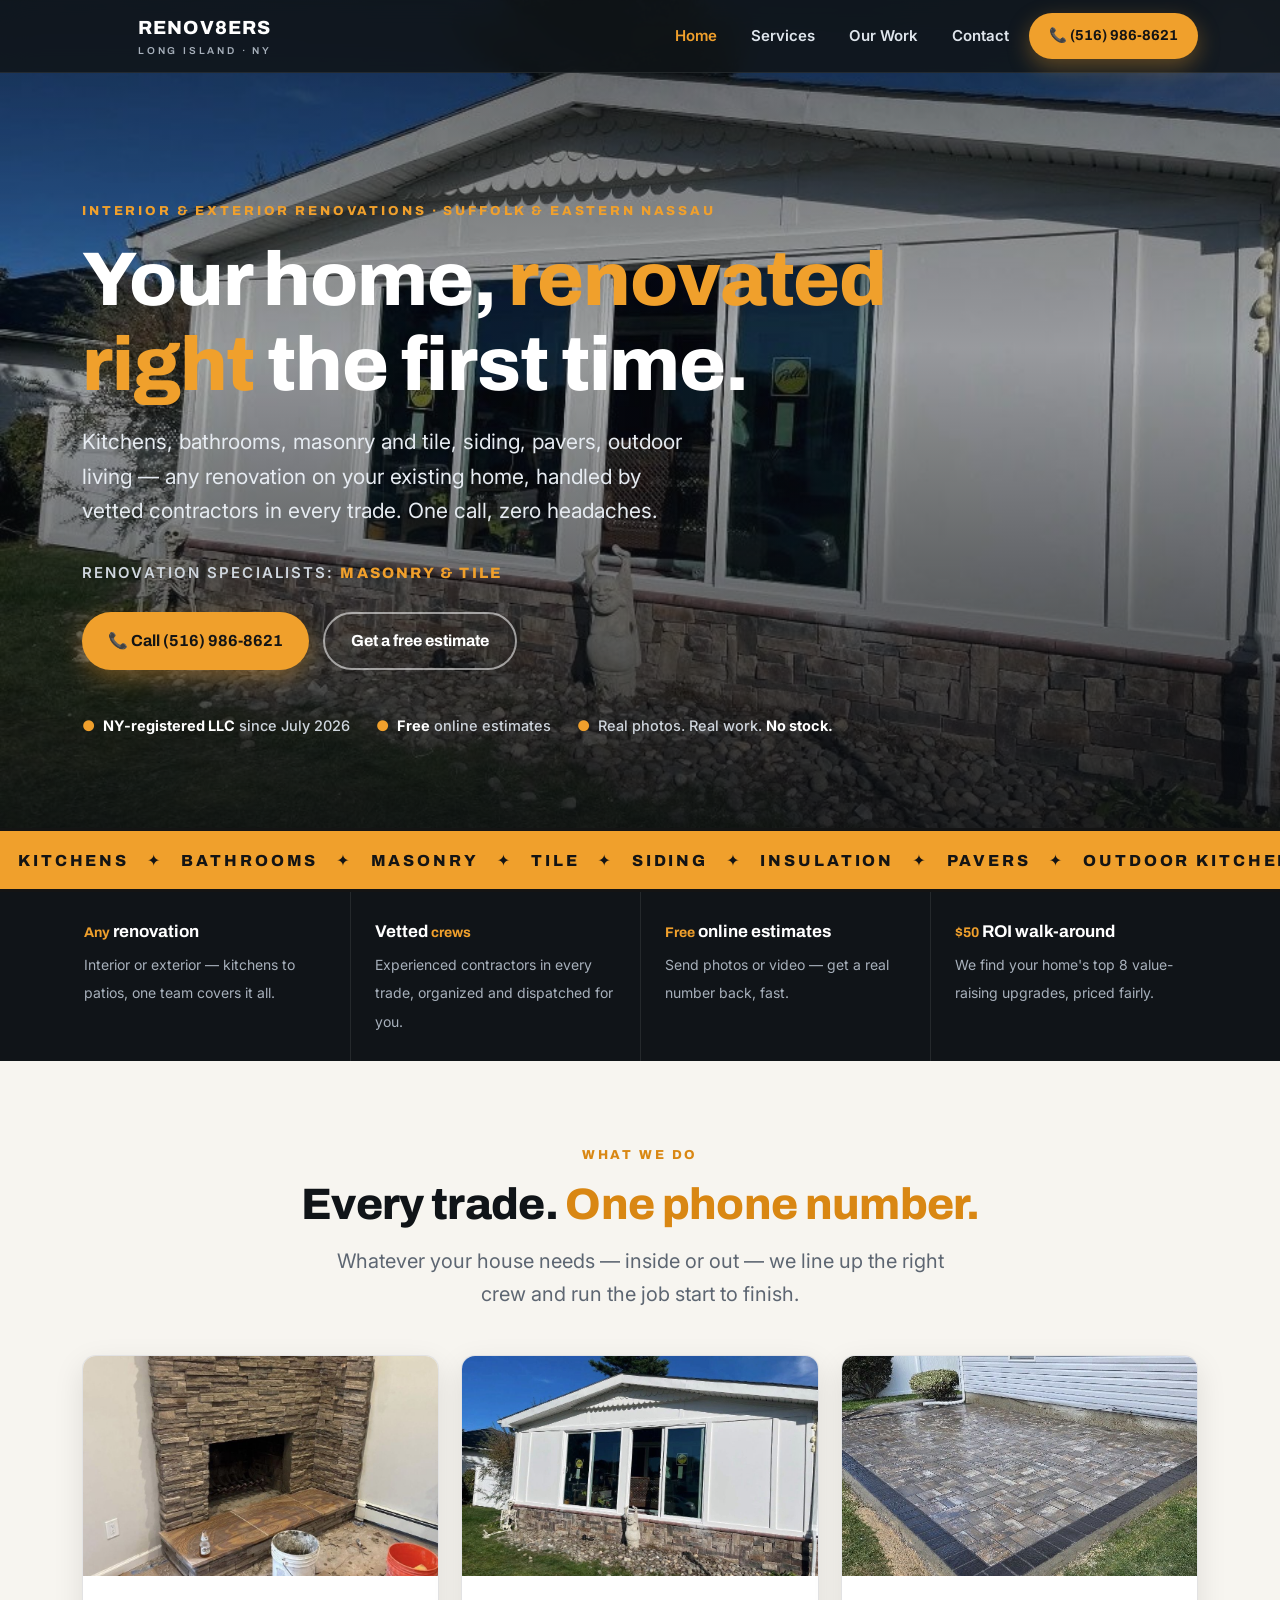
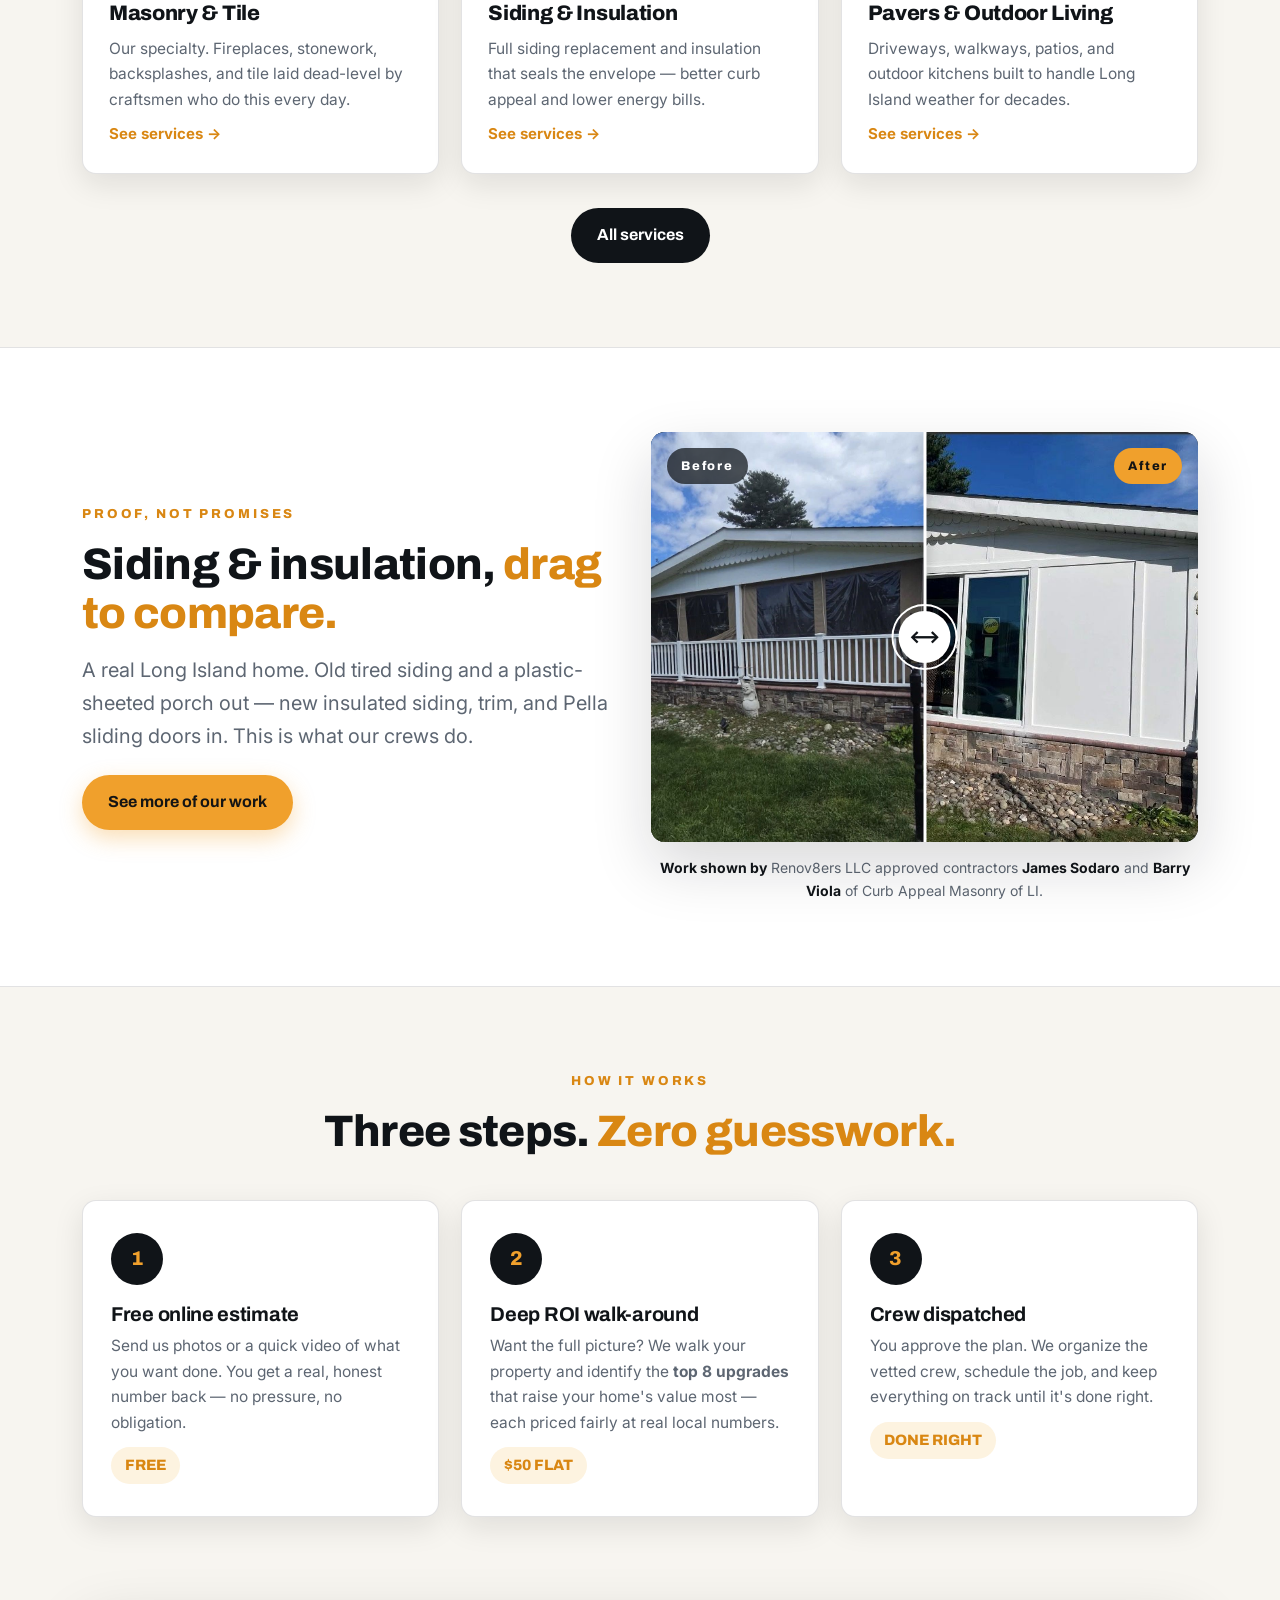
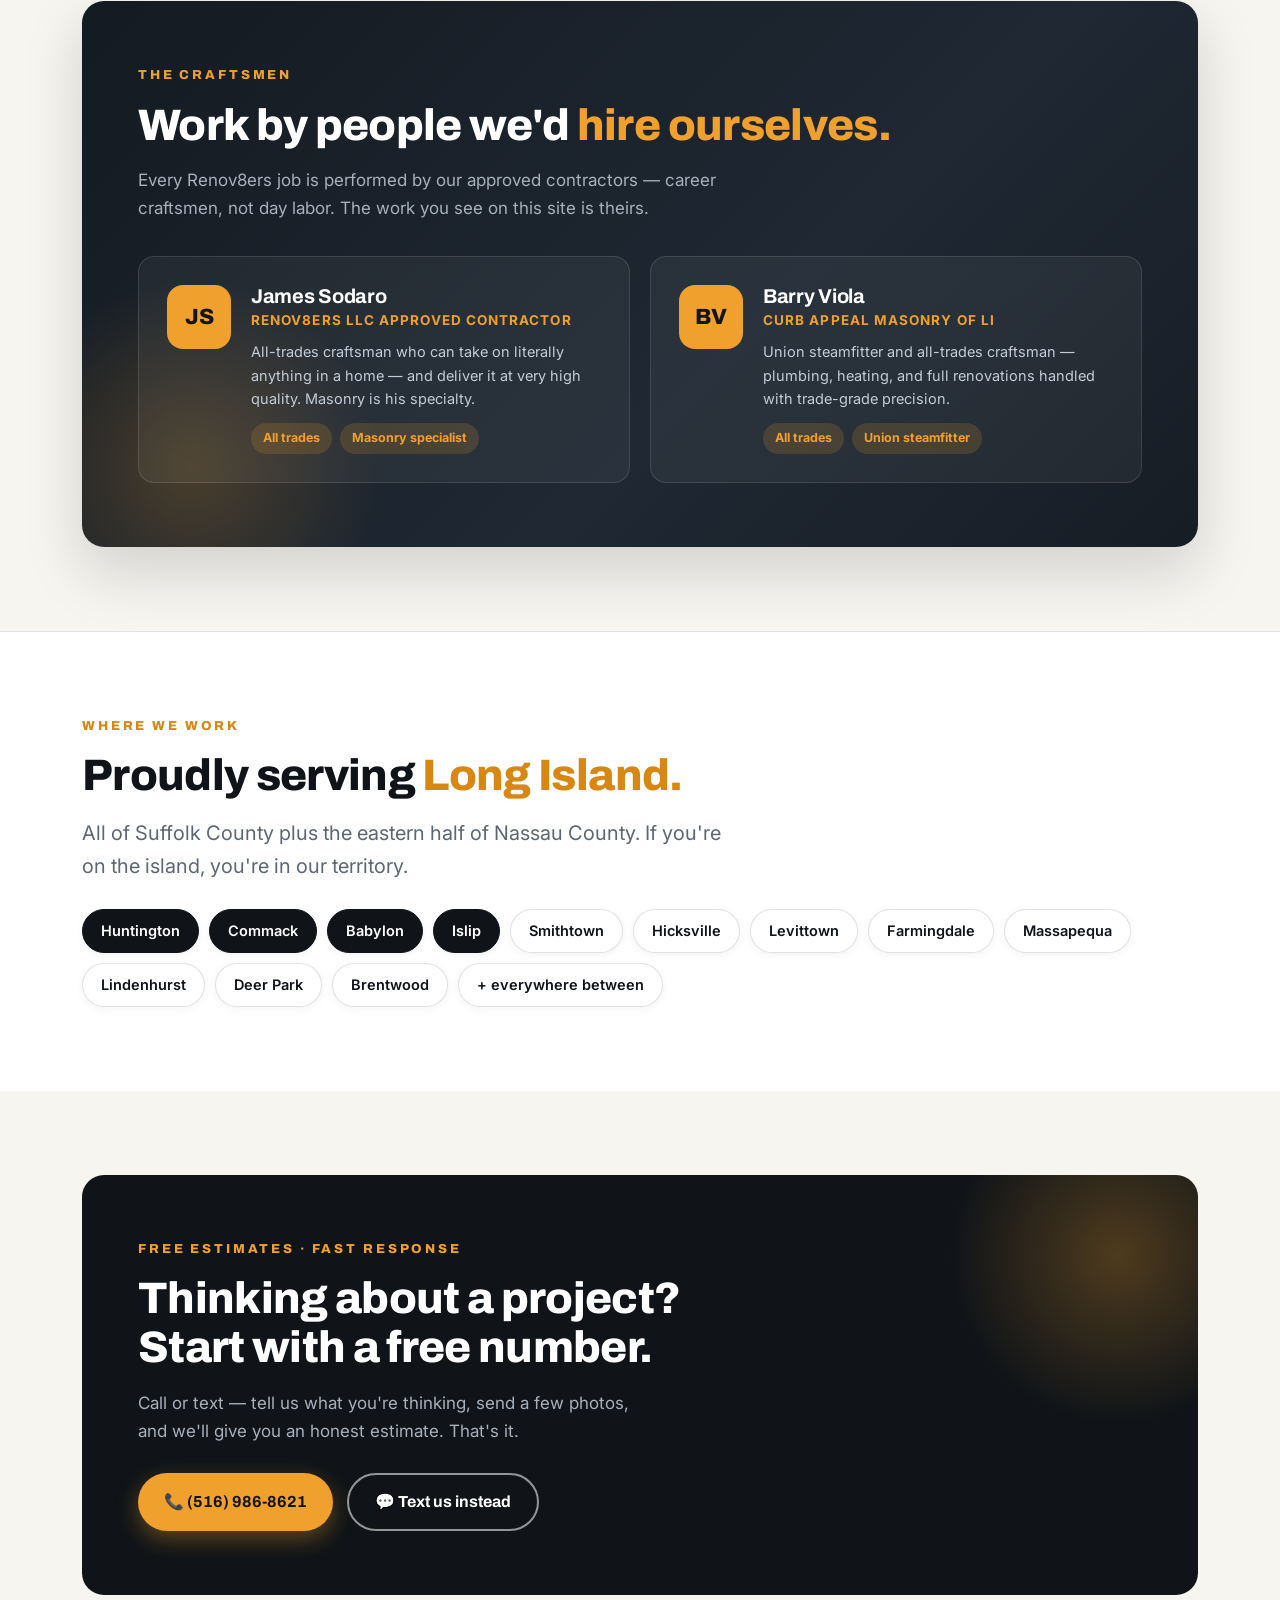
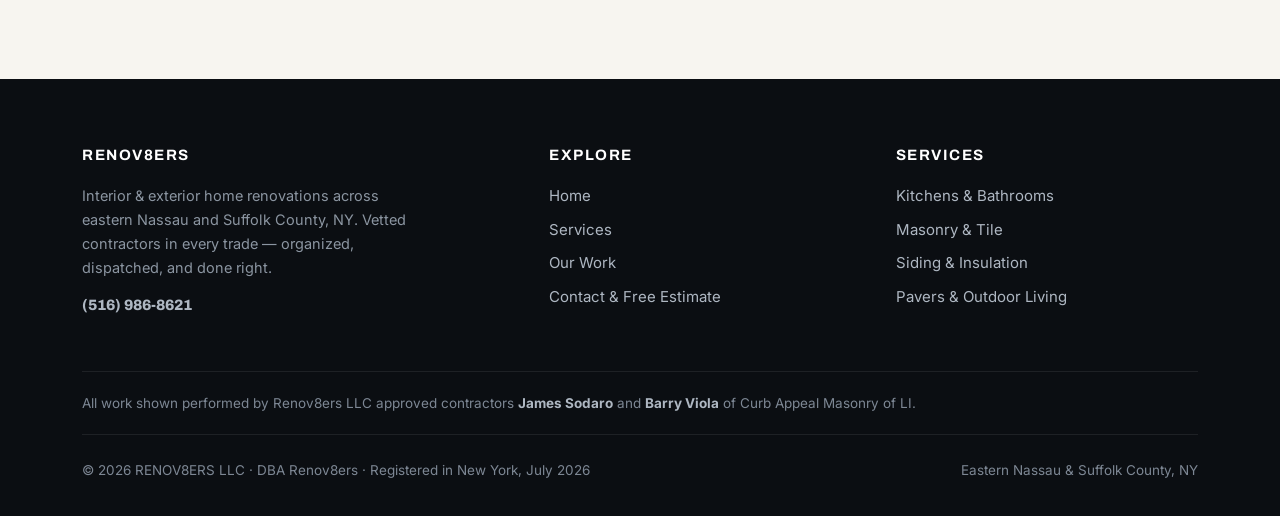
==== commit 57f6f8d8: "Correct contractor trades: James = masonry specialist, Barry = union steamfitter" ====
--- a/index.html
+++ b/index.html
@@ -192,8 +192,8 @@
           <div>
             <h3>James Sodaro</h3>
             <div class="role">Renov8ers LLC approved contractor</div>
-            <p>All-trades craftsman who can take on literally anything in a home — and deliver it at very high quality.</p>
-            <div class="tags"><span>All trades</span><span>Finish work</span></div>
+            <p>All-trades craftsman who can take on literally anything in a home — and deliver it at very high quality. Masonry is his specialty.</p>
+            <div class="tags"><span>All trades</span><span>Masonry specialist</span></div>
           </div>
         </div>
         <div class="crew">
@@ -201,8 +201,8 @@
           <div>
             <h3>Barry Viola</h3>
             <div class="role">Curb Appeal Masonry of LI</div>
-            <p>Masonry and tile specialist. Fireplaces, stonework, and tile laid dead-level — the detail work that makes a renovation.</p>
-            <div class="tags"><span>Masonry</span><span>Tile</span><span>Stonework</span></div>
+            <p>Union steamfitter and all-trades craftsman — plumbing, heating, and full renovations handled with trade-grade precision.</p>
+            <div class="tags"><span>All trades</span><span>Union steamfitter</span></div>
           </div>
         </div>
       </div>
--- a/style.css
+++ b/style.css
@@ -365,3 +365,17 @@
   .hero-bg img,.hero-in>*,.ticker-track,.ba-knob::after{animation:none!important}
   .hero-in>*{opacity:1}
 }
+
+/* text-only service block (no photo available — honest, no stock) */
+.svc-block.solo{grid-template-columns:1fr;background:linear-gradient(135deg,#141a21,#202a36);border-color:#0b0e12}
+.svc-block.solo .tx h3{color:#fff}
+.svc-block.solo .tx p{color:var(--muted-d)}
+.svc-block.solo .tx li{color:#dfe5ec}
+.svc-block.solo .note{margin-top:20px;font-size:14px;color:var(--muted-d);border-top:1px solid rgba(255,255,255,.14);padding-top:16px}
+.svc-block.solo .note::before{content:"📸 "}
+
+/* engine confirmation state */
+.form-ok{background:var(--amber-soft);border:1.5px solid rgba(217,135,19,.4);border-radius:14px;padding:34px 28px;text-align:center}
+.form-ok .big{font-size:44px;margin-bottom:10px}
+.form-ok h3{font-size:22px;margin-bottom:8px}
+.form-ok p{color:var(--muted);font-size:15.5px}
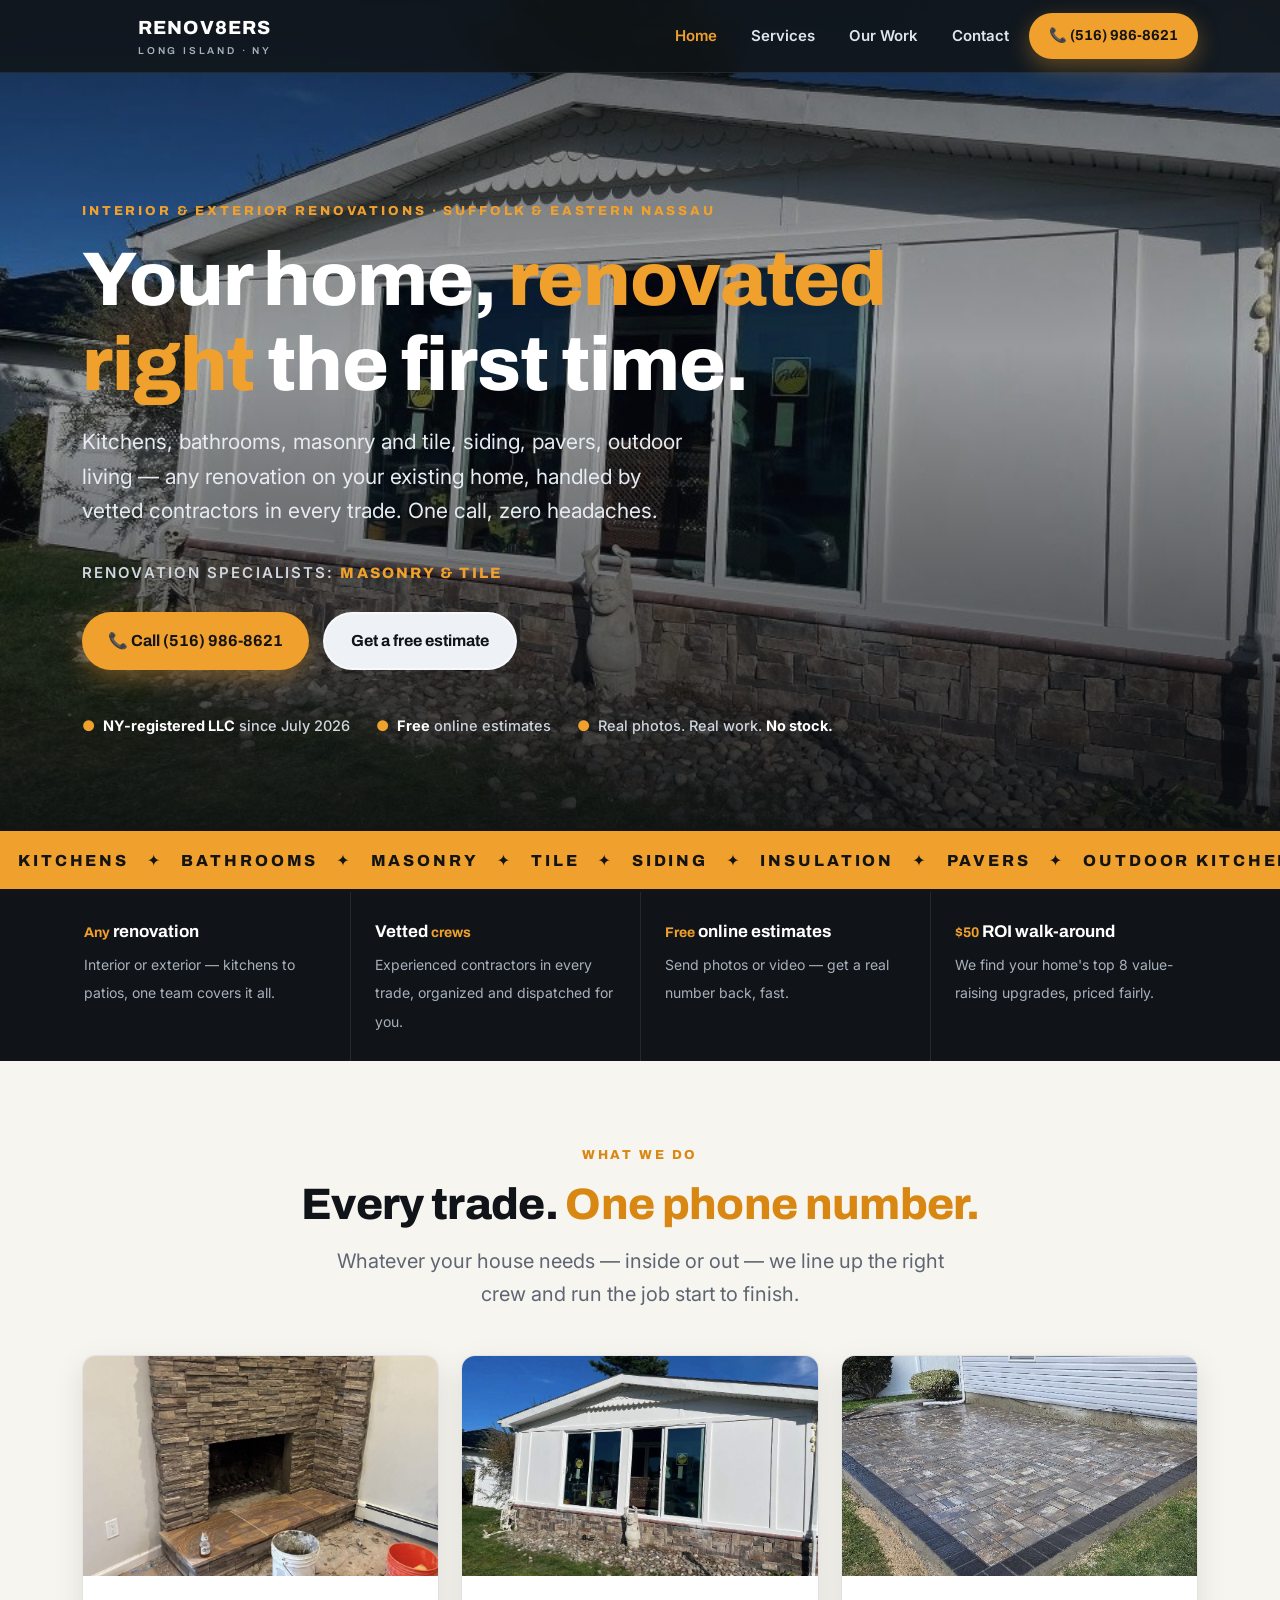
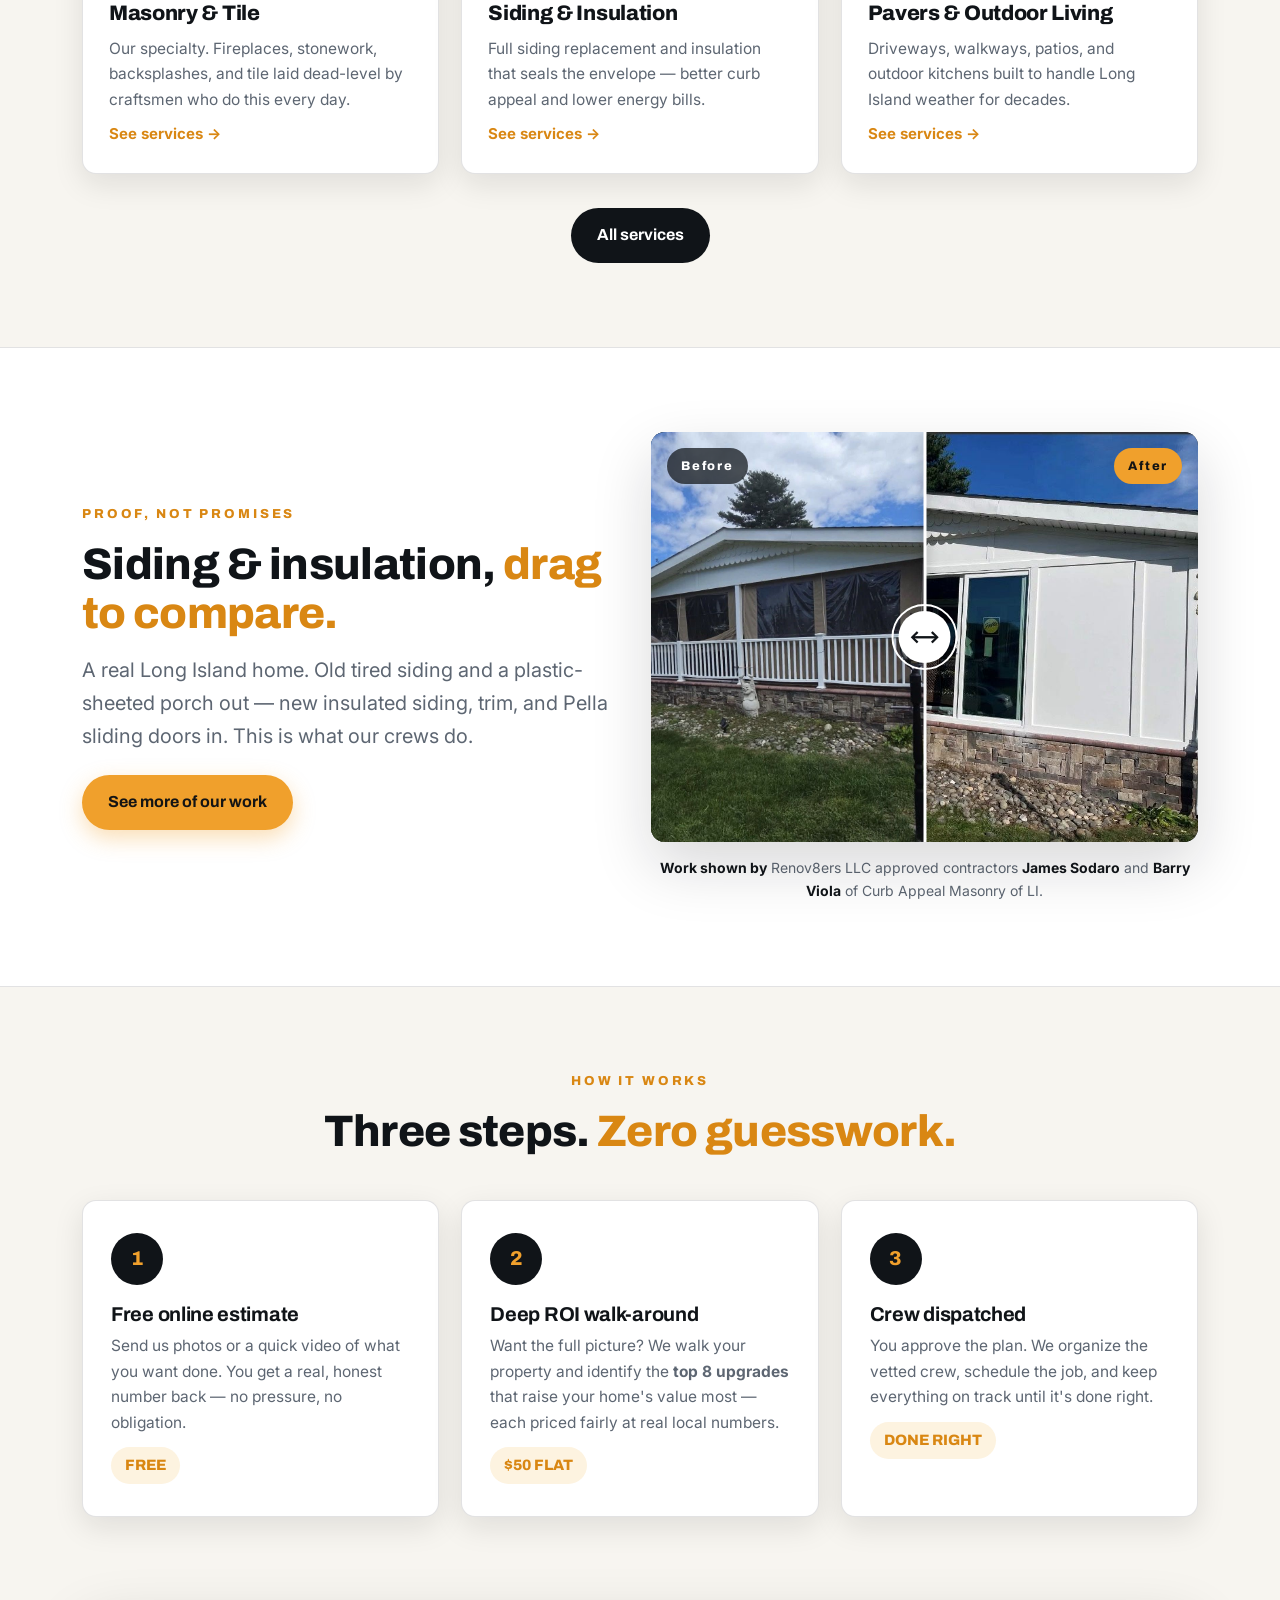
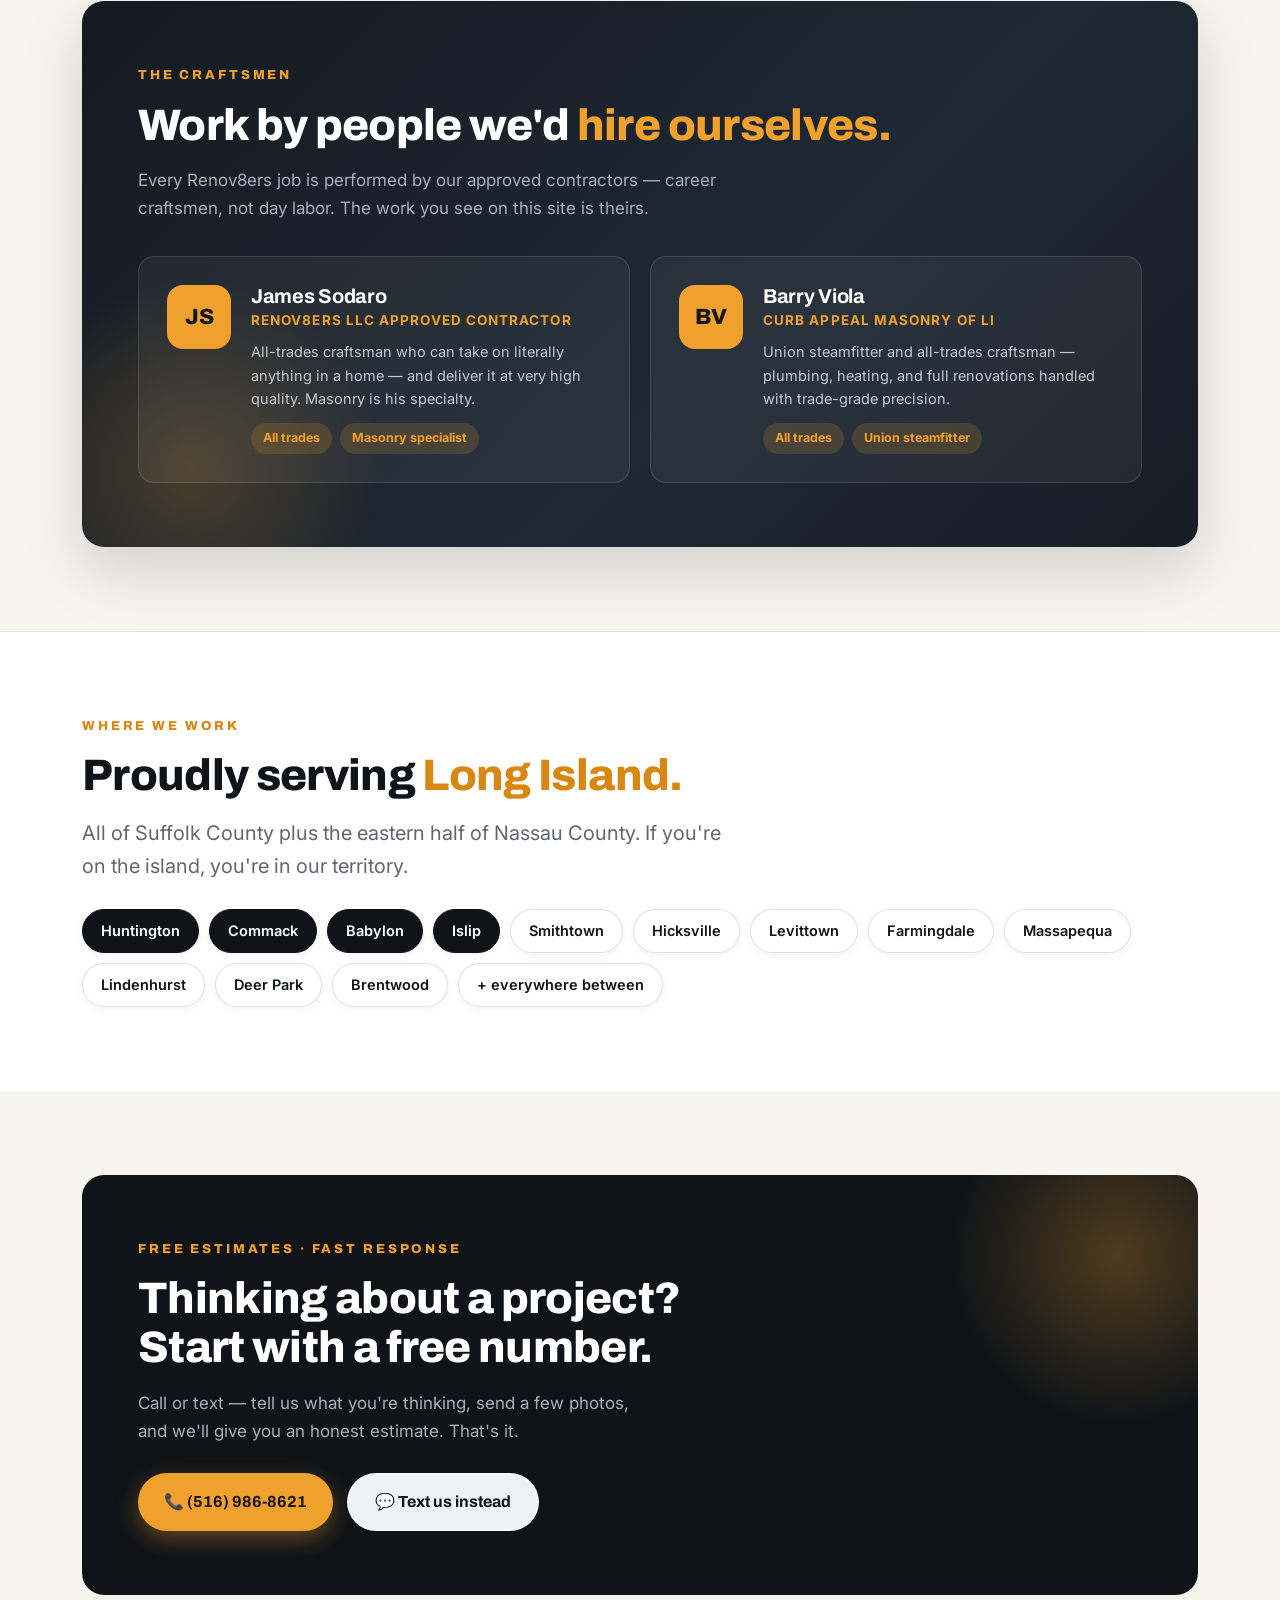
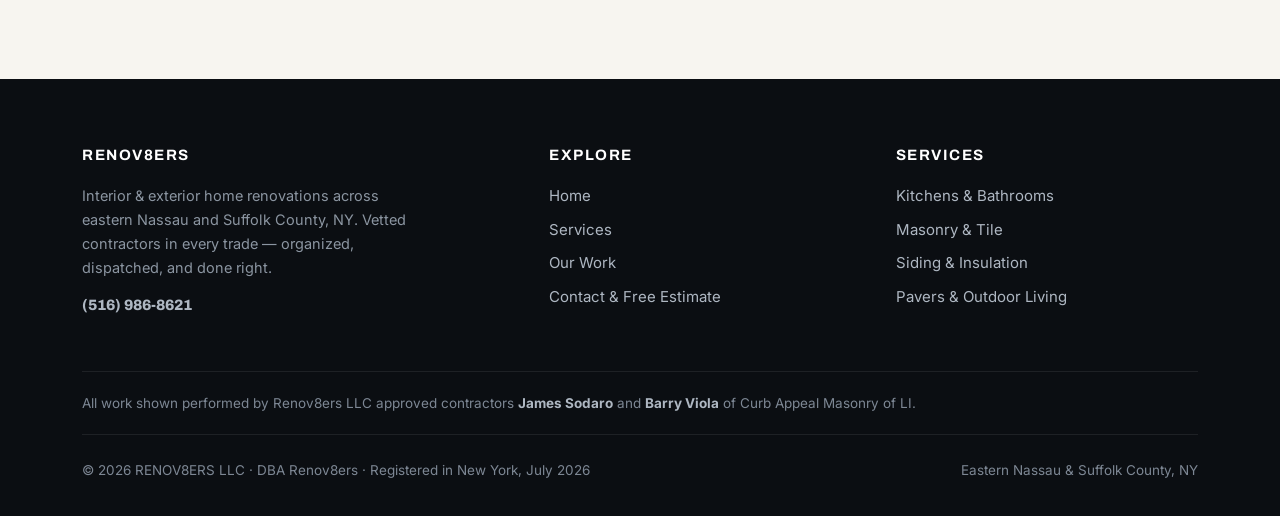
==== commit eab62a81: "Cache-bust CSS/JS so visitors always get fresh files" ====
--- a/index.html
+++ b/index.html
@@ -15,7 +15,7 @@
 <link rel="preconnect" href="https://fonts.googleapis.com">
 <link rel="preconnect" href="https://fonts.gstatic.com" crossorigin>
 <link href="https://fonts.googleapis.com/css2?family=Archivo:wght@600;700;800&family=Inter:wght@400;500;600;700&display=swap" rel="stylesheet">
-<link rel="stylesheet" href="style.css">
+<link rel="stylesheet" href="style.css?v=3">
 <link rel="icon" type="image/png" href="assets/favicon.png">
 <link rel="apple-touch-icon" href="assets/favicon.png">
 <script type="application/ld+json">
@@ -277,7 +277,7 @@
   </div>
 </footer>
 
-<script src="script.js"></script>
+<script src="script.js?v=3"></script>
 <div class="callbar">
   <a class="call" href="tel:+15169868621">📞 Call now</a>
   <a class="text" href="sms:+15169868621?&body=Hi%20Renov8ers!%20I%27d%20like%20a%20free%20estimate.">💬 Text us</a>
--- a/style.css
+++ b/style.css
@@ -379,3 +379,37 @@
 .form-ok .big{font-size:44px;margin-bottom:10px}
 .form-ok h3{font-size:22px;margin-bottom:8px}
 .form-ok p{color:var(--muted);font-size:15.5px}
+
+/* ---------- automated estimate questionnaire ---------- */
+.qdots{display:flex;gap:8px;margin-bottom:22px}
+.qd{height:6px;flex:1;border-radius:99px;background:#e3e7ec;transition:.3s}
+.qd.active{background:var(--amber)}
+.qd.done{background:var(--amber-deep)}
+.qstep{display:none}
+.qstep.active{display:block;animation:qin .35s ease}
+@keyframes qin{from{opacity:0;transform:translateX(18px)}to{opacity:1;transform:none}}
+.qtitle{font-size:19px;margin-bottom:18px}
+.hint{font-weight:400;color:var(--muted);font-size:13px}
+.frow{display:grid;grid-template-columns:1fr 1fr;gap:14px}
+@media(max-width:520px){.frow{grid-template-columns:1fr}}
+.qgrid{display:grid;grid-template-columns:1fr 1fr;gap:10px}
+@media(max-width:520px){.qgrid{grid-template-columns:1fr}}
+.qchk{display:block;cursor:pointer}
+.qchk input{position:absolute;opacity:0;pointer-events:none}
+.qchk span{display:block;padding:13px 16px;border:1.5px solid #dfe3e9;border-radius:12px;font-size:14.5px;font-weight:600;color:var(--ink);transition:.18s;background:#fff}
+.qchk span::before{content:"☐ ";color:var(--muted)}
+.qchk input:checked+span{border-color:var(--amber-deep);background:var(--amber-soft);box-shadow:0 2px 10px rgba(217,135,19,.18)}
+.qchk input:checked+span::before{content:"☑ ";color:var(--amber-deep)}
+.qchk input:focus-visible+span{outline:2px solid var(--amber-deep);outline-offset:2px}
+.qnav{display:flex;justify-content:space-between;gap:12px;margin-top:24px}
+.qnav .btn{flex:1}
+.btn-ghost{background:#eef1f5;color:var(--ink)}
+.btn-ghost:hover{background:#e2e7ee}
+.filelist{display:flex;flex-wrap:wrap;gap:8px;margin-top:10px}
+.filechip{font-size:13px;background:var(--amber-soft);border:1px solid rgba(217,135,19,.35);color:#7a5410;padding:6px 12px;border-radius:99px;font-weight:600}
+input[type="file"].form-file{padding:12px}
+
+/* inline form errors */
+.qerr{display:none;background:#fdeceb;border:1.5px solid #f0a3a3;color:#a93226;font-size:14.5px;font-weight:600;padding:13px 17px;border-radius:12px;margin-bottom:18px}
+.qerr.show{display:block;animation:qin .3s ease}
+.field input.invalid,.field select.invalid{border-color:#e05252;box-shadow:0 0 0 3px rgba(224,82,82,.16)}
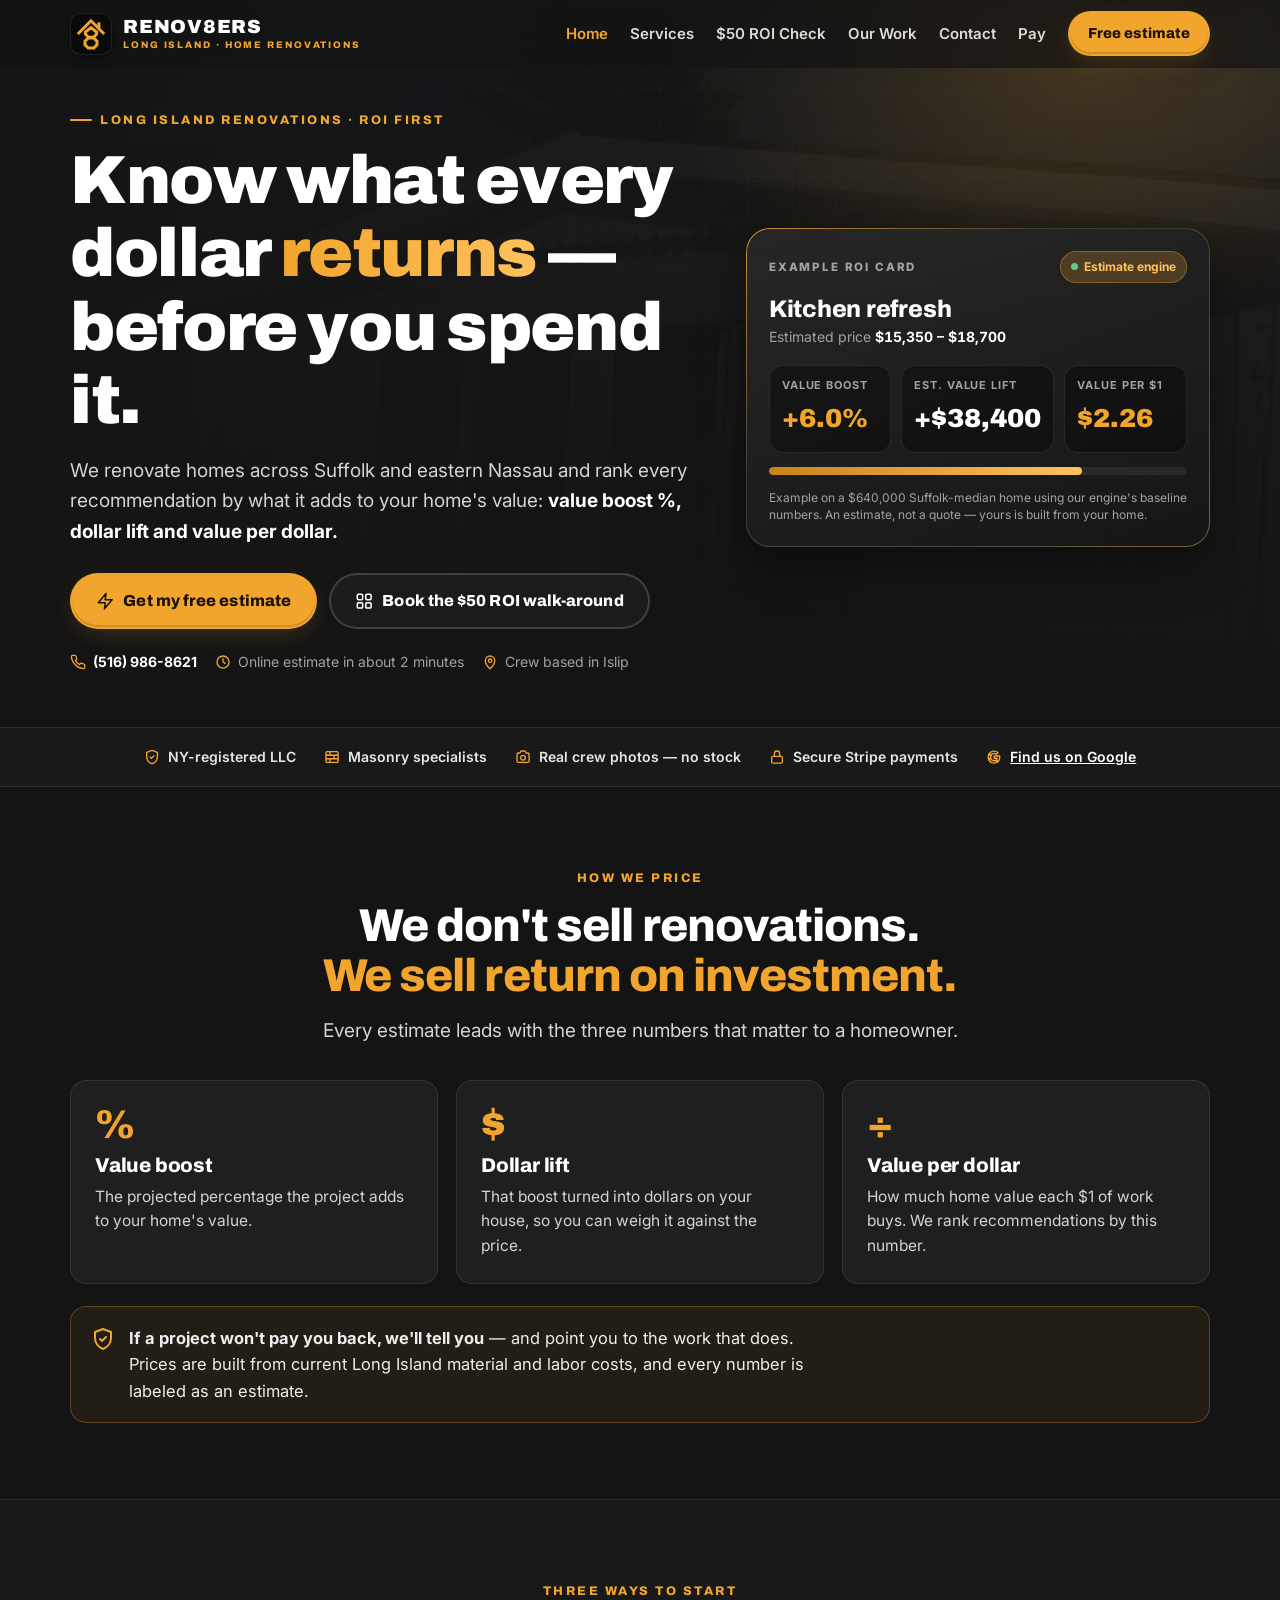
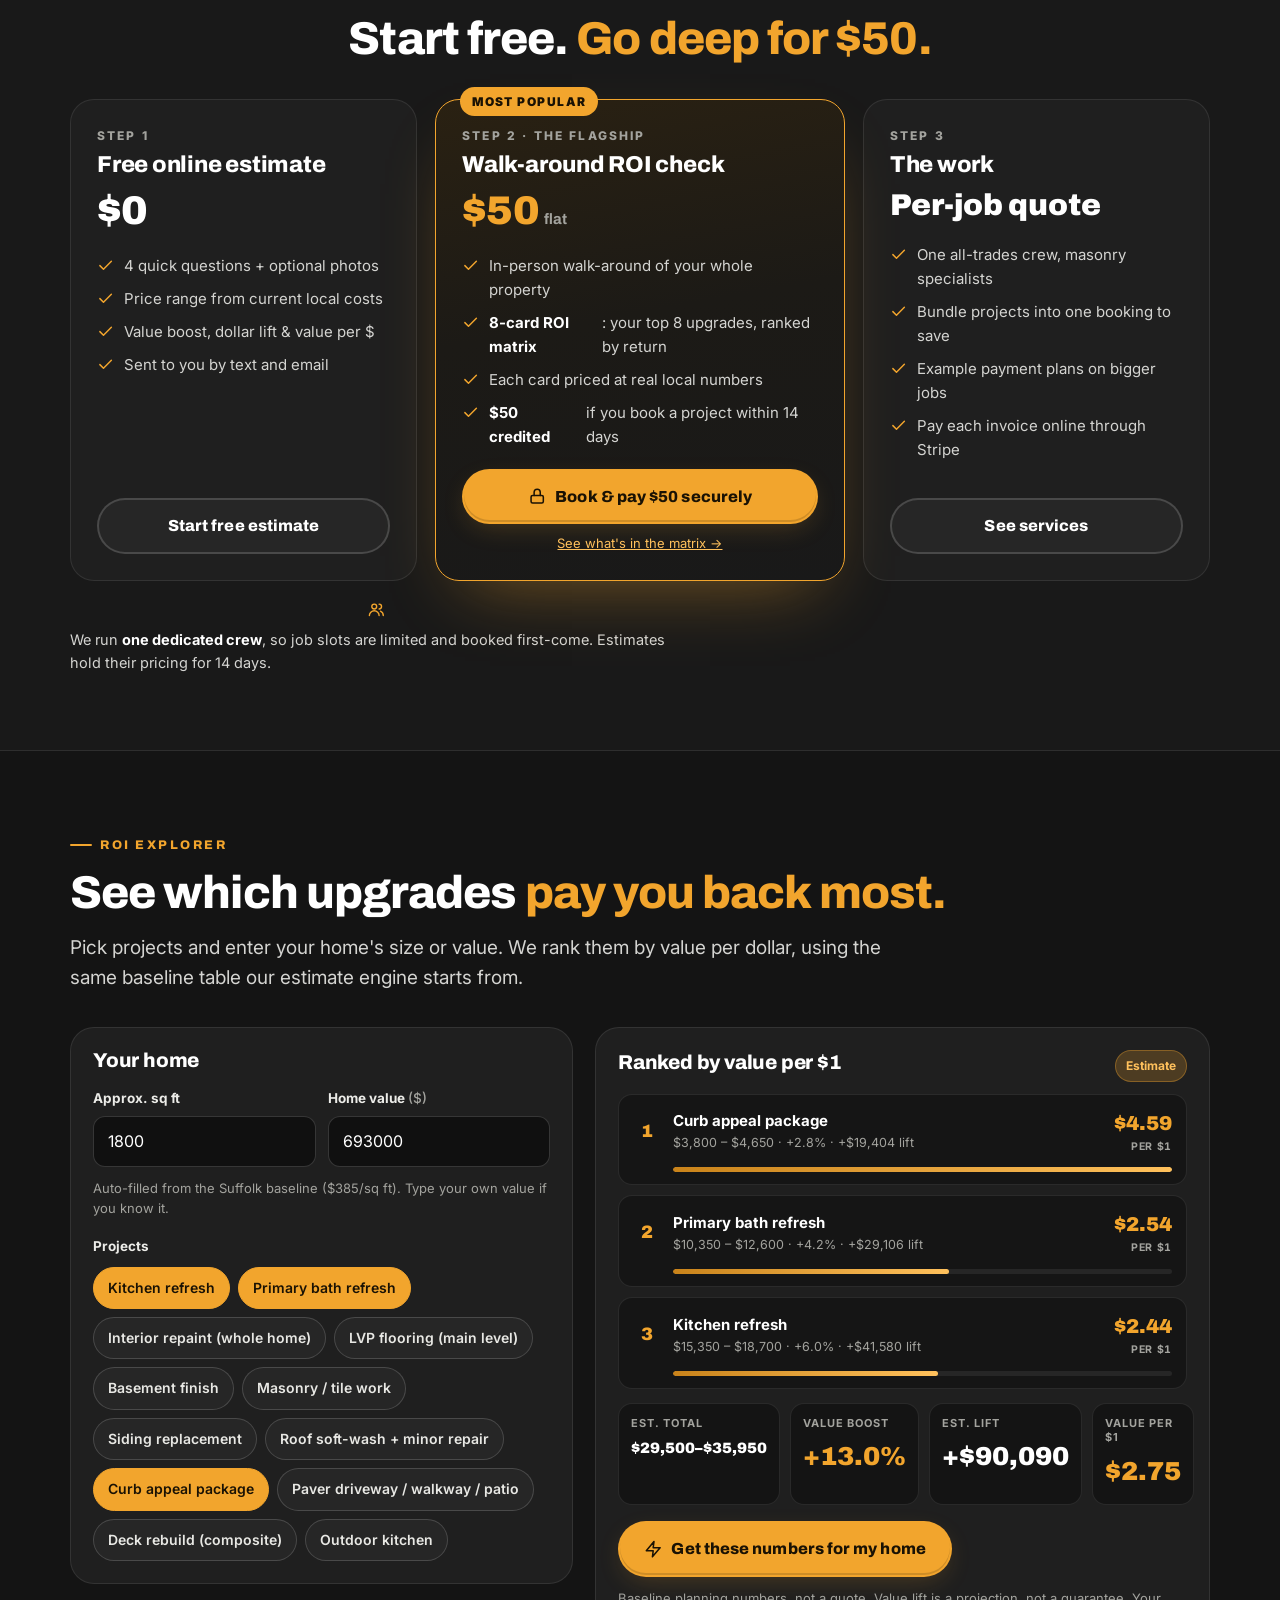
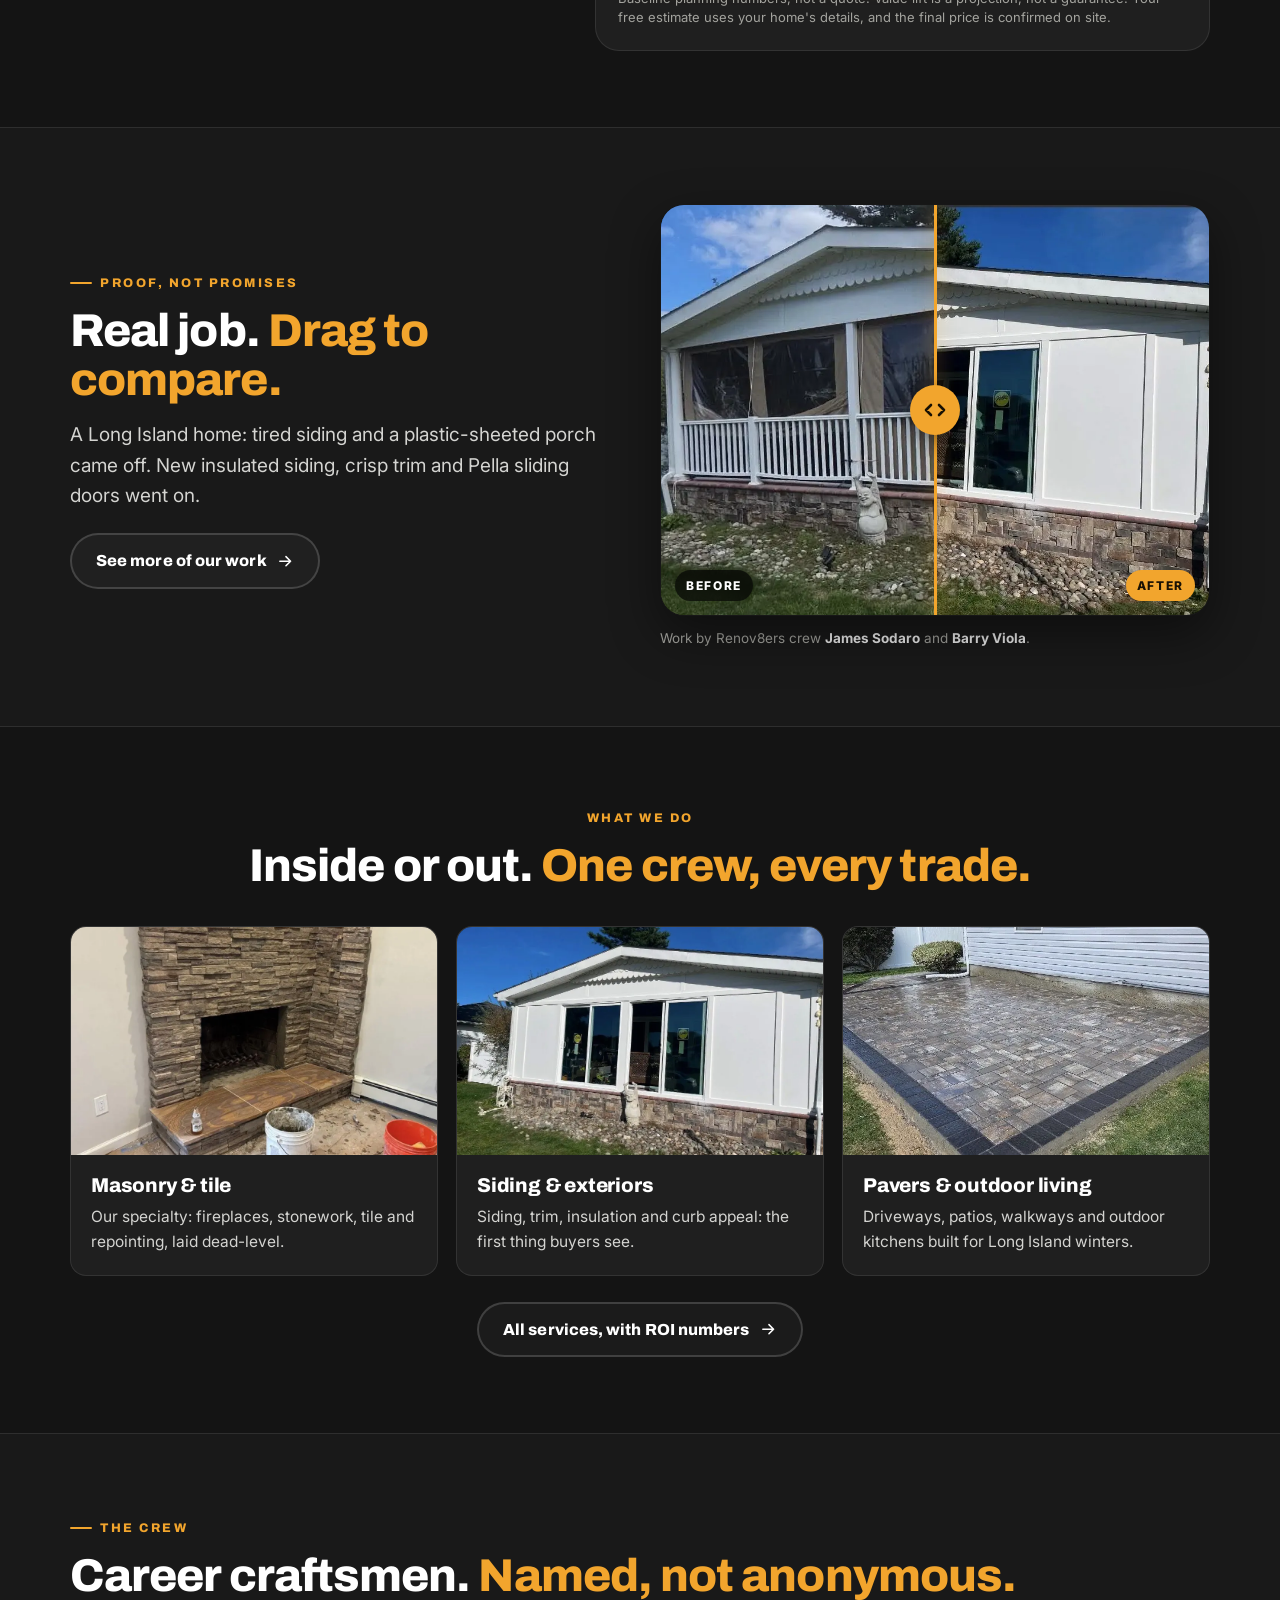
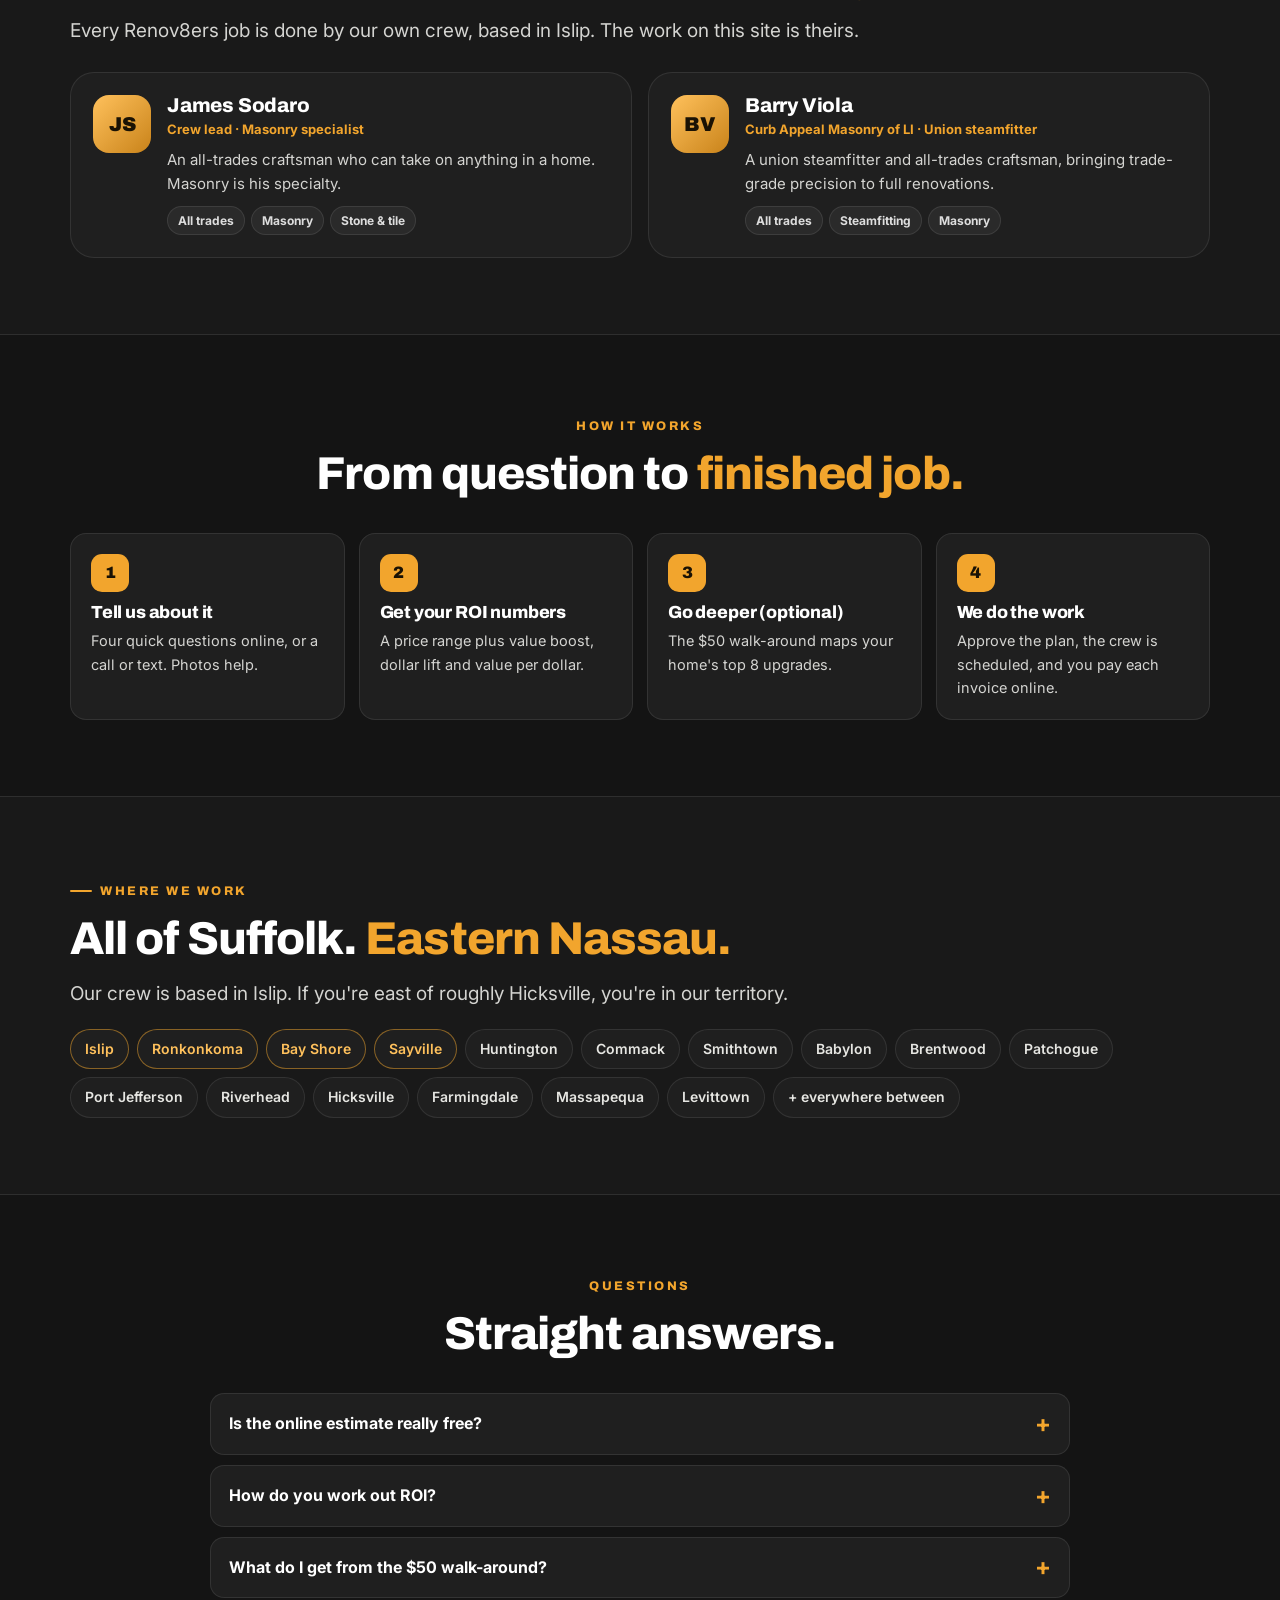
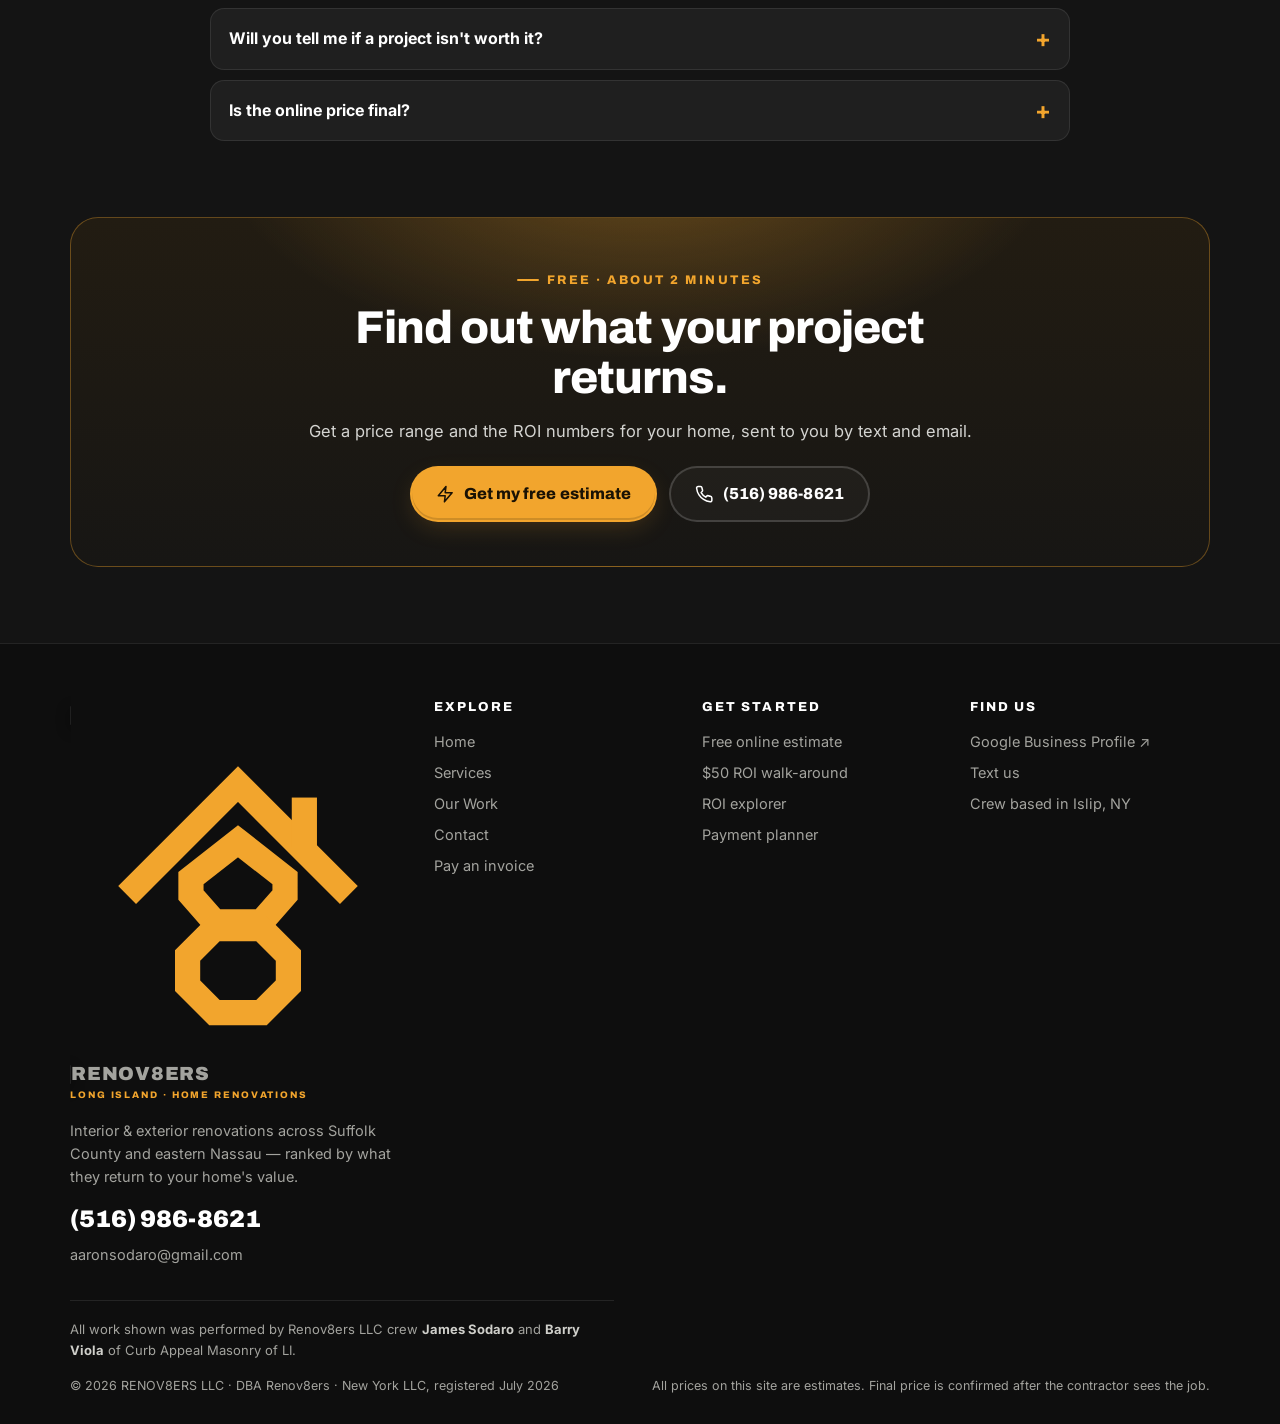
==== commit fd63b0be: "Redesign site around homeowner ROI, new brand, mobile-first, working intake New brand assets and pal" ====
--- a/index.html
+++ b/index.html
@@ -1,286 +1,327 @@
 <!DOCTYPE html>
-<html lang="en">
+<html lang="en" class="no-js">
 <head>
 <meta charset="UTF-8">
-<meta name="viewport" content="width=device-width, initial-scale=1.0">
-<title>Renov8ers | Interior & Exterior Home Renovations — Eastern Nassau & Suffolk County, NY</title>
-<meta name="description" content="RENOV8ERS LLC (DBA Renov8ers): kitchens, bathrooms, masonry & tile, siding, pavers, and full home renovations across eastern Nassau and Suffolk County. Free online estimates. Call or text (516) 986-8621.">
+<meta name="viewport" content="width=device-width, initial-scale=1, viewport-fit=cover">
+<title>Renov8ers | Long Island Home Renovations Ranked by ROI — (516) 986-8621</title>
+<meta name="description" content="Renov8ers shows you what every dollar of renovation returns to your home&#x27;s value — before you spend it. Free online estimates and a $50 ROI walk-around across Suffolk and eastern Nassau, NY.">
+<meta name="theme-color" content="#141414">
+<link rel="canonical" href="https://renov8ers.github.io/">
 <meta property="og:type" content="website">
 <meta property="og:site_name" content="Renov8ers">
-<meta property="og:title" content="Renov8ers | Interior & Exterior Home Renovations — Long Island NY">
-<meta property="og:description" content="Kitchens, bathrooms, masonry & tile, siding, pavers, and full home renovations across eastern Nassau and Suffolk County. Free online estimates. Call or text (516) 986-8621.">
+<meta property="og:title" content="Renov8ers | Long Island Home Renovations Ranked by ROI — (516) 986-8621">
+<meta property="og:description" content="Renov8ers shows you what every dollar of renovation returns to your home&#x27;s value — before you spend it. Free online estimates and a $50 ROI walk-around across Suffolk and eastern Nassau, NY.">
 <meta property="og:url" content="https://renov8ers.github.io/">
-<meta property="og:image" content="https://renov8ers.github.io/assets/siding-after.jpg">
+<meta property="og:image" content="https://renov8ers.github.io/assets/og-card.jpg">
+<meta property="og:image:width" content="1200">
+<meta property="og:image:height" content="630">
+<meta property="og:image:alt" content="Renov8ers — Long Island home renovations — (516) 986-8621">
 <meta name="twitter:card" content="summary_large_image">
+<meta name="twitter:image" content="https://renov8ers.github.io/assets/og-banner.png">
 <link rel="preconnect" href="https://fonts.googleapis.com">
 <link rel="preconnect" href="https://fonts.gstatic.com" crossorigin>
-<link href="https://fonts.googleapis.com/css2?family=Archivo:wght@600;700;800&family=Inter:wght@400;500;600;700&display=swap" rel="stylesheet">
-<link rel="stylesheet" href="style.css?v=3">
-<link rel="icon" type="image/png" href="assets/favicon.png">
-<link rel="apple-touch-icon" href="assets/favicon.png">
-<script type="application/ld+json">
-{"@context":"https://schema.org","@type":"HomeAndConstructionBusiness",
-"name":"Renov8ers","legalName":"RENOV8ERS LLC",
-"telephone":"+1-516-986-8621","url":"https://renov8ers.github.io/",
-"foundingDate":"2026-07",
-"areaServed":[{"@type":"AdministrativeArea","name":"Suffolk County, NY"},{"@type":"AdministrativeArea","name":"Nassau County, NY"}],
-"description":"Interior and exterior home renovations across eastern Nassau and Suffolk County, NY. Kitchens, bathrooms, masonry and tile, siding and insulation, pavers and outdoor living. Free online estimates."}
-</script>
+<link href="https://fonts.googleapis.com/css2?family=Archivo:wght@700;800;900&family=Inter:wght@400;500;600;700&display=swap" rel="stylesheet">
+<link rel="stylesheet" href="style.css?v=4">
+<link rel="icon" type="image/png" sizes="32x32" href="assets/icon-32.png">
+<link rel="icon" type="image/png" sizes="180x180" href="assets/favicon.png">
+<link rel="apple-touch-icon" href="assets/icon-180.png">
+<script>document.documentElement.classList.remove('no-js')</script>
+<script type="application/ld+json">{"@context": "https://schema.org", "@type": "HomeAndConstructionBusiness", "@id": "https://renov8ers.github.io/#business", "name": "Renov8ers", "legalName": "RENOV8ERS LLC", "url": "https://renov8ers.github.io/", "telephone": "+1-516-986-8621", "email": "aaronsodaro@gmail.com", "logo": "https://renov8ers.github.io/assets/icon-192.png", "image": ["https://renov8ers.github.io/assets/og-card.jpg", "https://renov8ers.github.io/assets/siding-after.jpg"], "foundingDate": "2026-07", "sameAs": ["https://share.google/YXri1rEaSDHugI1bB"], "slogan": "We show you what every dollar of work returns to your home's value — before you spend it.", "areaServed": [{"@type": "AdministrativeArea", "name": "Suffolk County, NY"}, {"@type": "AdministrativeArea", "name": "Eastern Nassau County, NY"}], "knowsAbout": ["Masonry", "Tile", "Kitchen remodeling", "Bathroom remodeling", "Siding", "Pavers", "Outdoor kitchens"], "makesOffer": [{"@type": "Offer", "name": "Free online renovation estimate with ROI breakdown", "price": "0", "priceCurrency": "USD", "url": "https://renov8ers.github.io/contact.html"}, {"@type": "Offer", "name": "$50 walk-around ROI check (top-8 upgrade ROI matrix)", "price": "50", "priceCurrency": "USD", "url": "https://buy.stripe.com/9B6eVeadI24T0Ur9dG7ok02"}]}</script>
 </head>
 <body>
-
-<header class="site-head">
-  <div class="wrap head-in">
+<a class="skip" href="#main">Skip to content</a>
+<svg width="0" height="0" style="position:absolute" aria-hidden="true"><symbol id="i-phone" viewBox="0 0 24 24"><path d="M22 16.9v3a2 2 0 0 1-2.2 2 19.8 19.8 0 0 1-8.6-3.1 19.5 19.5 0 0 1-6-6A19.8 19.8 0 0 1 2.1 4.2 2 2 0 0 1 4.1 2h3a2 2 0 0 1 2 1.7c.1.9.4 1.8.7 2.7a2 2 0 0 1-.5 2.1L8 9.8a16 16 0 0 0 6 6l1.3-1.3a2 2 0 0 1 2.1-.5c.9.3 1.8.6 2.7.7a2 2 0 0 1 1.7 2z"/></symbol><symbol id="i-msg" viewBox="0 0 24 24"><path d="M21 15a2 2 0 0 1-2 2H7l-4 4V5a2 2 0 0 1 2-2h14a2 2 0 0 1 2 2z"/></symbol><symbol id="i-arrow" viewBox="0 0 24 24"><path d="M5 12h14M13 6l6 6-6 6"/></symbol><symbol id="i-check" viewBox="0 0 24 24"><path d="M20 6 9 17l-5-5"/></symbol><symbol id="i-bolt" viewBox="0 0 24 24"><path d="M13 2 3 14h9l-1 8 10-12h-9z"/></symbol><symbol id="i-lock" viewBox="0 0 24 24"><rect x="4" y="11" width="16" height="10" rx="2"/><path d="M8 11V7a4 4 0 0 1 8 0v4"/></symbol><symbol id="i-pin" viewBox="0 0 24 24"><path d="M12 22s7-6.2 7-12a7 7 0 0 0-14 0c0 5.8 7 12 7 12z"/><circle cx="12" cy="10" r="2.5"/></symbol><symbol id="i-chart" viewBox="0 0 24 24"><path d="M3 3v18h18"/><path d="m7 15 4-4 3 3 6-6"/><path d="M15 8h5v5"/></symbol><symbol id="i-home" viewBox="0 0 24 24"><path d="m3 11 9-8 9 8"/><path d="M5 10v10h14V10"/><path d="M10 20v-6h4v6"/></symbol><symbol id="i-dollar" viewBox="0 0 24 24"><path d="M12 2v20"/><path d="M17 6H9.5a3.5 3.5 0 0 0 0 7h5a3.5 3.5 0 0 1 0 7H6"/></symbol><symbol id="i-camera" viewBox="0 0 24 24"><path d="M3 8a2 2 0 0 1 2-2h2l2-3h6l2 3h2a2 2 0 0 1 2 2v10a2 2 0 0 1-2 2H5a2 2 0 0 1-2-2z"/><circle cx="12" cy="13" r="3.5"/></symbol><symbol id="i-shield" viewBox="0 0 24 24"><path d="M12 2 4 5v6c0 5 3.4 9.3 8 11 4.6-1.7 8-6 8-11V5z"/><path d="m9 12 2 2 4-4"/></symbol><symbol id="i-clock" viewBox="0 0 24 24"><circle cx="12" cy="12" r="9"/><path d="M12 7v5l3 2"/></symbol><symbol id="i-users" viewBox="0 0 24 24"><circle cx="9" cy="8" r="3.5"/><path d="M2 21a7 7 0 0 1 14 0"/><path d="M16 4.5a3.5 3.5 0 0 1 0 7M22 21a7 7 0 0 0-4-6.3"/></symbol><symbol id="i-grid" viewBox="0 0 24 24"><rect x="3" y="3" width="7" height="7" rx="1.5"/><rect x="14" y="3" width="7" height="7" rx="1.5"/><rect x="3" y="14" width="7" height="7" rx="1.5"/><rect x="14" y="14" width="7" height="7" rx="1.5"/></symbol><symbol id="i-swap" viewBox="0 0 24 24"><path d="m8 7-5 5 5 5M16 7l5 5-5 5"/></symbol><symbol id="i-mail" viewBox="0 0 24 24"><rect x="3" y="5" width="18" height="14" rx="2"/><path d="m3 7 9 6 9-6"/></symbol><symbol id="i-star" viewBox="0 0 24 24"><path d="m12 3 2.7 5.6 6.1.9-4.4 4.3 1 6.1L12 17l-5.4 2.9 1-6.1L3.2 9.5l6.1-.9z"/></symbol><symbol id="i-brick" viewBox="0 0 24 24"><rect x="3" y="4" width="18" height="16" rx="1.5"/><path d="M3 9.3h18M3 14.6h18M9 4v5.3M15 9.3v5.3M9 14.6V20"/></symbol><symbol id="i-cal" viewBox="0 0 24 24"><rect x="3" y="5" width="18" height="16" rx="2"/><path d="M3 10h18M8 3v4M16 3v4"/></symbol><symbol id="i-google" viewBox="0 0 24 24"><path d="M20.5 12.2c0-.6-.1-1.2-.2-1.7H12v3.3h4.8a4.1 4.1 0 0 1-1.8 2.7v2.2h2.9c1.7-1.6 2.6-3.9 2.6-6.5z"/><path d="M12 21c2.4 0 4.5-.8 5.9-2.2l-2.9-2.2c-.8.5-1.8.9-3 .9a5.2 5.2 0 0 1-4.9-3.6H4.1v2.3A9 9 0 0 0 12 21z"/><path d="M7.1 13.9a5.4 5.4 0 0 1 0-3.5V8H4.1a9 9 0 0 0 0 8.1z"/><path d="M12 6.6c1.3 0 2.5.5 3.4 1.3l2.6-2.6A9 9 0 0 0 4.1 8l3 2.3A5.2 5.2 0 0 1 12 6.6z"/></symbol></svg>
+<header class="hdr" id="hdr">
+  <div class="wrap hdr-in">
     <a class="brand" href="index.html" aria-label="Renov8ers home">
-      <img class="brand-mark" src="assets/logo.png" alt="Renov8ers logo">
-      <span class="brand-name">RENOV8ERS<small>LONG ISLAND · NY</small></span>
+      <span class="mark"><svg viewBox="0 0 100 100" aria-hidden="true"><g fill="none" stroke="#F2A52D" stroke-width="7.5" stroke-linejoin="miter"><path d="M17 50 L50 17 L83 50"/><path d="M50 34 L64 45 L64 50 L57 58 L43 58 L36 50 L36 45 Z"/><path d="M43 60 L57 60 L65 68 L65 77 L57 85 L43 85 L35 77 L35 68 Z"/></g><rect x="66" y="21" width="7.5" height="15" fill="#F2A52D"/></svg></span>
+      <span class="wordmark">RENOV8ERS<small>LONG ISLAND · HOME RENOVATIONS</small></span>
     </a>
-    <nav class="nav" id="nav" aria-label="Main navigation">
-      <a class="nl active" href="index.html">Home</a>
-      <a class="nl" href="services.html">Services</a>
-      <a class="nl" href="work.html">Our Work</a>
-      <a class="nl" href="contact.html">Contact</a>
-      <a class="btn btn-amber btn-sm" href="tel:+15169868621">📞 (516) 986-8621</a>
+    <nav class="nav" id="nav" aria-label="Main">
+      <a class="nl" href="index.html" aria-current="page">Home</a><a class="nl" href="services.html">Services</a><a class="nl" href="roi-check.html">$50 ROI Check</a><a class="nl" href="work.html">Our Work</a><a class="nl" href="contact.html">Contact</a><a class="nl" href="pay.html">Pay</a>
+      <div class="nav-cta">
+        <a class="nav-phone" href="tel:+15169868621"><svg class="ic" aria-hidden="true"><use href="#i-phone"/></svg> (516) 986-8621</a>
+        <a class="btn btn-amber btn-sm" href="contact.html#estimate">Free estimate</a>
+      </div>
     </nav>
-    <button class="burger" id="burger" aria-label="Open menu" aria-expanded="false"><span></span><span></span><span></span></button>
+    <button class="burger" id="burger" aria-label="Menu" aria-controls="nav" aria-expanded="false"><span></span><span></span><span></span></button>
   </div>
 </header>
 
-<main>
-<!-- HERO -->
-<section class="hero" style="padding-top:150px">
-  <div class="hero-bg"><img src="assets/siding-after.jpg" alt="Home with new siding and sliding glass doors installed by Renov8ers"></div>
-  <div class="hero-in">
-    <span class="eyebrow">Interior &amp; exterior renovations · Suffolk &amp; eastern Nassau</span>
-    <h1>Your home, <span class="accent">renovated right</span> the first time.</h1>
-    <p class="sub">Kitchens, bathrooms, masonry and tile, siding, pavers, outdoor living — any renovation on your existing home, handled by vetted contractors in every trade. One call, zero headaches.</p>
-    <div class="hero-spec">Renovation specialists: <span class="rot-wrap"><span id="rotword">Masonry &amp; Tile</span></span></div>
-    <div class="hero-cta" style="margin-top:26px">
-      <a class="btn btn-amber" href="tel:+15169868621">📞 Call (516) 986-8621</a>
-      <a class="btn btn-ghost" href="contact.html">Get a free estimate</a>
-    </div>
-    <div class="hero-badges">
-      <span><span class="dot">●</span><b>NY-registered LLC</b> since July 2026</span>
-      <span><span class="dot">●</span><b>Free</b> online estimates</span>
-      <span><span class="dot">●</span>Real photos. Real work. <b>No stock.</b></span>
-    </div>
-  </div>
-</section>
-
-<!-- TICKER -->
-<div class="ticker" aria-hidden="true">
-  <div class="ticker-track" id="ticker-track">
-    <span>KITCHENS</span>✦<span>BATHROOMS</span>✦<span>MASONRY</span>✦<span>TILE</span>✦<span>SIDING</span>✦<span>INSULATION</span>✦<span>PAVERS</span>✦<span>OUTDOOR KITCHENS</span>✦<span>FULL REMODELS</span>✦
-  </div>
+<main id="main">
+<section class="hero">
+  <div class="hero-bg"><picture><source srcset="assets/siding-after.webp" type="image/webp"><img src="assets/siding-after.jpg" alt="" width="960" height="697" fetchpriority="high"></picture></div>
+  <div class="wrap hero-grid">
+    <div>
+      <span class="eyebrow">Long Island renovations · ROI first</span>
+      <h1>Know what every dollar <span class="hl">returns</span> — before you spend it.</h1>
+      <p class="lede">We renovate homes across Suffolk and eastern Nassau and rank every recommendation by what it adds to your home's value: <b style="color:#fff">value boost %, dollar lift and value per dollar.</b></p>
+      <div class="cta-row">
+        <a class="btn btn-amber" href="contact.html#estimate"><svg class="ic" aria-hidden="true"><use href="#i-bolt"/></svg> Get my free estimate</a>
+        <a class="btn btn-line" href="https://buy.stripe.com/9B6eVeadI24T0Ur9dG7ok02" data-track="stripe-walkaround"><svg class="ic" aria-hidden="true"><use href="#i-grid"/></svg> Book the $50 ROI walk-around</a>
+      </div>
+      <div class="hero-meta">
+        <span><svg class="ic" aria-hidden="true"><use href="#i-phone"/></svg> <a href="tel:+15169868621">(516) 986-8621</a></span>
+        <span><svg class="ic" aria-hidden="true"><use href="#i-clock"/></svg> Online estimate in about 2 minutes</span>
+        <span><svg class="ic" aria-hidden="true"><use href="#i-pin"/></svg> Crew based in Islip</span>
+      </div>
+    </div>
+    <div class="roi-card rv" id="hero-roi" data-lift="38400" data-vpd="2.26" data-boost="6.0">
+  <div class="rc-top"><span class="rc-label">Example ROI card</span><span class="chip chip-live">Estimate engine</span></div>
+  <h3>Kitchen refresh</h3>
+  <p class="rc-price">Estimated price <b class="num">$15,350 – $18,700</b></p>
+  <div class="metrics">
+    <div class="metric"><div class="k">Value boost</div><div class="v num">+6.0%</div></div>
+    <div class="metric"><div class="k">Est. value lift</div><div class="v white num">+$38,400</div></div>
+    <div class="metric"><div class="k">Value per $1</div><div class="v num">$2.26</div></div>
+  </div>
+  <div class="bar" aria-hidden="true"><i data-w="75"></i></div>
+  <p class="rc-foot">Example on a $640,000 Suffolk-median home using our engine's baseline numbers. An estimate, not a quote — yours is built from your home.</p>
 </div>
-
-<!-- TRUST STRIP -->
-<div class="trust">
-  <div class="trust-in">
-    <div class="trust-cell"><b><span class="a">Any</span> renovation</b><span>Interior or exterior — kitchens to patios, one team covers it all.</span></div>
-    <div class="trust-cell"><b>Vetted <span class="a">crews</span></b><span>Experienced contractors in every trade, organized and dispatched for you.</span></div>
-    <div class="trust-cell"><b><span class="a">Free</span> online estimates</b><span>Send photos or video — get a real number back, fast.</span></div>
-    <div class="trust-cell"><b><span class="a">$50</span> ROI walk-around</b><span>We find your home's top 8 value-raising upgrades, priced fairly.</span></div>
-  </div>
+  </div>
+</section>
+
+<div class="trustbar">
+  <ul class="wrap">
+    <li><svg class="ic" aria-hidden="true"><use href="#i-shield"/></svg> NY-registered LLC</li>
+    <li><svg class="ic" aria-hidden="true"><use href="#i-brick"/></svg> Masonry specialists</li>
+    <li><svg class="ic" aria-hidden="true"><use href="#i-camera"/></svg> Real crew photos — no stock</li>
+    <li><svg class="ic" aria-hidden="true"><use href="#i-lock"/></svg> Secure Stripe payments</li>
+    <li><svg class="ic" aria-hidden="true"><use href="#i-google"/></svg> <a href="https://share.google/YXri1rEaSDHugI1bB" target="_blank" rel="noopener">Find us on Google</a></li>
+  </ul>
 </div>
 
-<!-- SERVICES -->
 <section>
   <div class="wrap">
-    <div class="center rv">
+    <div class="sec-head center rv">
+      <span class="eyebrow">How we price</span>
+      <h2>We don't sell renovations.<br><span class="amber">We sell return on investment.</span></h2>
+      <p class="lede">Every estimate leads with the three numbers that matter to a homeowner.</p>
+    </div>
+    <div class="grid-3">
+      <div class="card pillar rv"><div class="big">%</div><h3>Value boost</h3><p>The projected percentage the project adds to your home's value.</p></div>
+      <div class="card pillar rv"><div class="big">$</div><h3>Dollar lift</h3><p>That boost turned into dollars on your house, so you can weigh it against the price.</p></div>
+      <div class="card pillar rv"><div class="big">÷</div><h3>Value per dollar</h3><p>How much home value each $1 of work buys. We rank recommendations by this number.</p></div>
+    </div>
+    <div class="honest rv"><svg class="ic" aria-hidden="true"><use href="#i-shield"/></svg><p><b>If a project won't pay you back, we'll tell you</b> — and point you to the work that does. Prices are built from current Long Island material and labor costs, and every number is labeled as an estimate.</p></div>
+  </div>
+</section>
+
+<section class="sec-alt" id="offers">
+  <div class="wrap">
+    <div class="sec-head center rv">
+      <span class="eyebrow">Three ways to start</span>
+      <h2>Start free. <span class="amber">Go deep for $50.</span></h2>
+    </div>
+    <div class="offers">
+      <div class="offer rv">
+        <span class="step-n">Step 1</span>
+        <h3>Free online estimate</h3>
+        <div class="price">$0</div>
+        <ul>
+          <li><svg class="ic" aria-hidden="true"><use href="#i-check"/></svg> 4 quick questions + optional photos</li>
+          <li><svg class="ic" aria-hidden="true"><use href="#i-check"/></svg> Price range from current local costs</li>
+          <li><svg class="ic" aria-hidden="true"><use href="#i-check"/></svg> Value boost, dollar lift &amp; value per $</li>
+          <li><svg class="ic" aria-hidden="true"><use href="#i-check"/></svg> Sent to you by text and email</li>
+        </ul>
+        <a class="btn btn-line btn-block" href="contact.html#estimate">Start free estimate</a>
+      </div>
+      <div class="offer flag rv" id="walkaround">
+        <span class="badge">Most popular</span>
+        <span class="step-n">Step 2 · The flagship</span>
+        <h3>Walk-around ROI check</h3>
+        <div class="price">$50<small>flat</small></div>
+        <ul>
+          <li><svg class="ic" aria-hidden="true"><use href="#i-check"/></svg> In-person walk-around of your whole property</li>
+          <li><svg class="ic" aria-hidden="true"><use href="#i-check"/></svg> <b style="color:#fff">8-card ROI matrix</b>: your top 8 upgrades, ranked by return</li>
+          <li><svg class="ic" aria-hidden="true"><use href="#i-check"/></svg> Each card priced at real local numbers</li>
+          <li><svg class="ic" aria-hidden="true"><use href="#i-check"/></svg> <b style="color:#fff">$50 credited</b> if you book a project within 14 days</li>
+        </ul>
+        <a class="btn btn-amber btn-block" href="https://buy.stripe.com/9B6eVeadI24T0Ur9dG7ok02" data-track="stripe-walkaround"><svg class="ic" aria-hidden="true"><use href="#i-lock"/></svg> Book &amp; pay $50 securely</a>
+        <a class="fine center" style="display:block;margin-top:10px;color:var(--amber-hi)" href="roi-check.html">See what's in the matrix →</a>
+      </div>
+      <div class="offer rv">
+        <span class="step-n">Step 3</span>
+        <h3>The work</h3>
+        <div class="price" style="font-size:30px">Per-job quote</div>
+        <ul>
+          <li><svg class="ic" aria-hidden="true"><use href="#i-check"/></svg> One all-trades crew, masonry specialists</li>
+          <li><svg class="ic" aria-hidden="true"><use href="#i-check"/></svg> Bundle projects into one booking to save</li>
+          <li><svg class="ic" aria-hidden="true"><use href="#i-check"/></svg> Example payment plans on bigger jobs</li>
+          <li><svg class="ic" aria-hidden="true"><use href="#i-check"/></svg> Pay each invoice online through Stripe</li>
+        </ul>
+        <a class="btn btn-line btn-block" href="services.html">See services</a>
+      </div>
+    </div>
+    <p class="window rv"><svg class="ic" aria-hidden="true"><use href="#i-users"/></svg> <span>We run <b style="color:#fff">one dedicated crew</b>, so job slots are limited and booked first-come. Estimates hold their pricing for 14 days.</span></p>
+  </div>
+</section>
+
+<section id="roi-explorer">
+  <div class="wrap">
+    <div class="sec-head rv">
+      <span class="eyebrow">ROI explorer</span>
+      <h2>See which upgrades <span class="amber">pay you back most.</span></h2>
+      <p class="lede">Pick projects and enter your home's size or value. We rank them by value per dollar, using the same baseline table our estimate engine starts from.</p>
+    </div>
+    <div class="explorer">
+      <div class="panel rv">
+        <h3>Your home</h3>
+        <div class="inputs">
+          <div class="field" style="margin:0"><label for="x-sqft">Approx. sq ft</label><input id="x-sqft" type="number" inputmode="numeric" min="400" max="20000" value="1800"></div>
+          <div class="field" style="margin:0"><label for="x-value">Home value <span class="hint">($)</span></label><input id="x-value" type="number" inputmode="numeric" min="50000" step="1000" value="693000"></div>
+        </div>
+        <p class="fine" id="x-valnote" style="margin:-4px 0 14px">Auto-filled from the Suffolk baseline ($385/sq ft). Type your own value if you know it.</p>
+        <span class="lbl">Projects</span>
+        <div class="jobchips" id="x-jobs" style="margin-top:8px"><label class="jobchip"><input type="checkbox" value="kitchen" checked><span>Kitchen refresh</span></label><label class="jobchip"><input type="checkbox" value="bath" checked><span>Primary bath refresh</span></label><label class="jobchip"><input type="checkbox" value="paint"><span>Interior repaint (whole home)</span></label><label class="jobchip"><input type="checkbox" value="flooring"><span>LVP flooring (main level)</span></label><label class="jobchip"><input type="checkbox" value="basement"><span>Basement finish</span></label><label class="jobchip"><input type="checkbox" value="masonry_tile"><span>Masonry / tile work</span></label><label class="jobchip"><input type="checkbox" value="siding"><span>Siding replacement</span></label><label class="jobchip"><input type="checkbox" value="roof"><span>Roof soft-wash + minor repair</span></label><label class="jobchip"><input type="checkbox" value="curb" checked><span>Curb appeal package</span></label><label class="jobchip"><input type="checkbox" value="pavers"><span>Paver driveway / walkway / patio</span></label><label class="jobchip"><input type="checkbox" value="deck"><span>Deck rebuild (composite)</span></label><label class="jobchip"><input type="checkbox" value="outdoor_kitchen"><span>Outdoor kitchen</span></label></div>
+      </div>
+      <div class="panel rv" aria-live="polite">
+        <div class="rc-top" style="display:flex;justify-content:space-between;align-items:center;margin-bottom:12px"><h3>Ranked by value per $1</h3><span class="chip">Estimate</span></div>
+        <div class="results" id="x-results"><div class="empty">Pick a project to see its numbers.</div></div>
+        <div class="totals" id="x-totals"></div>
+        <div class="cta-row" style="margin-top:16px"><a class="btn btn-amber" id="x-cta" href="contact.html#estimate"><svg class="ic" aria-hidden="true"><use href="#i-bolt"/></svg> Get these numbers for my home</a></div>
+        <p class="fine" style="margin-top:12px">Baseline planning numbers, not a quote. Value lift is a projection, not a guarantee. Your free estimate uses your home's details, and the final price is confirmed on site.</p>
+      </div>
+    </div>
+  </div>
+</section>
+
+<section class="sec-alt">
+  <div class="wrap grid-2">
+    <div class="rv">
+      <span class="eyebrow">Proof, not promises</span>
+      <h2>Real job. <span class="amber">Drag to compare.</span></h2>
+      <p class="lede">A Long Island home: tired siding and a plastic-sheeted porch came off. New insulated siding, crisp trim and Pella sliding doors went on.</p>
+      <div class="cta-row" style="margin-top:22px"><a class="btn btn-line" href="work.html">See more of our work <svg class="ic" aria-hidden="true"><use href="#i-arrow"/></svg></a></div>
+    </div>
+    <div class="rv">
+      <div class="ba" data-ba>
+        <picture><source srcset="assets/siding-after.webp" type="image/webp"><img src="assets/siding-after.jpg" alt="After: new siding, trim and sliding doors" width="960" height="697" loading="lazy" decoding="async"></picture>
+        <div class="clip"><picture><source srcset="assets/siding-before.webp" type="image/webp"><img src="assets/siding-before.jpg" alt="Before: old siding and enclosed porch" width="960" height="1208" loading="lazy" decoding="async"></picture></div>
+        <div class="ba-handle"><div class="ba-knob"><svg class="ic" aria-hidden="true"><use href="#i-swap"/></svg></div></div>
+        <span class="ba-tag b">Before</span><span class="ba-tag a">After</span>
+        <input type="range" class="ba-range" min="0" max="100" value="50" aria-label="Before and after comparison slider">
+      </div>
+      <p class="ba-cap">Work by Renov8ers crew <b>James Sodaro</b> and <b>Barry Viola</b>.</p>
+    </div>
+  </div>
+</section>
+
+<section>
+  <div class="wrap">
+    <div class="sec-head center rv">
       <span class="eyebrow">What we do</span>
-      <h2>Every trade. <span class="accent">One phone number.</span></h2>
-      <p class="lede">Whatever your house needs — inside or out — we line up the right crew and run the job start to finish.</p>
+      <h2>Inside or out. <span class="amber">One crew, every trade.</span></h2>
     </div>
     <div class="grid-3">
-      <article class="card rv">
-        <img class="ph" src="assets/fireplace.jpg" alt="Stacked stone fireplace with wood mantel">
-        <div class="card-body">
-          <h3>Masonry &amp; Tile</h3>
-          <p>Our specialty. Fireplaces, stonework, backsplashes, and tile laid dead-level by craftsmen who do this every day.</p>
-          <a class="more" href="services.html">See services →</a>
-        </div>
-      </article>
-      <article class="card rv">
-        <img class="ph" src="assets/siding-after.jpg" alt="New siding and glass doors on a Long Island home">
-        <div class="card-body">
-          <h3>Siding &amp; Insulation</h3>
-          <p>Full siding replacement and insulation that seals the envelope — better curb appeal and lower energy bills.</p>
-          <a class="more" href="services.html">See services →</a>
-        </div>
-      </article>
-      <article class="card rv">
-        <img class="ph" src="assets/paver-patio.jpg" alt="New paver patio with dark border">
-        <div class="card-body">
-          <h3>Pavers &amp; Outdoor Living</h3>
-          <p>Driveways, walkways, patios, and outdoor kitchens built to handle Long Island weather for decades.</p>
-          <a class="more" href="services.html">See services →</a>
-        </div>
-      </article>
-    </div>
-    <div class="center" style="margin-top:34px">
-      <a class="btn btn-dark" href="services.html">All services</a>
-    </div>
-  </div>
-</section>
-
-<!-- BEFORE / AFTER -->
-<section style="background:#fff;border-top:1px solid var(--line);border-bottom:1px solid var(--line)">
-  <div class="wrap">
-    <div class="grid-2" style="align-items:center;margin-top:0">
-      <div class="rv">
-        <span class="eyebrow">Proof, not promises</span>
-        <h2>Siding &amp; insulation, <span class="accent">drag to compare.</span></h2>
-        <p class="lede">A real Long Island home. Old tired siding and a plastic-sheeted porch out — new insulated siding, trim, and Pella sliding doors in. This is what our crews do.</p>
-        <p style="margin-top:22px"><a class="btn btn-amber" href="work.html">See more of our work</a></p>
-      </div>
-      <div class="rv">
-        <div class="ba" data-ba>
-          <img class="fill" src="assets/siding-after.jpg" alt="After: new siding, trim and sliding doors">
-          <div class="clip"><img src="assets/siding-before.jpg" alt="Before: old siding and enclosed porch"></div>
-          <div class="ba-handle"><div class="ba-knob">⟷</div></div>
-          <span class="ba-tag before">Before</span>
-          <span class="ba-tag after-t">After</span>
-          <input type="range" class="ba-range" min="0" max="100" value="50" aria-label="Drag to compare before and after">
-        </div>
-        <p class="ba-cap"><b>Work shown by</b> Renov8ers LLC approved contractors <b>James Sodaro</b> and <b>Barry Viola</b> of Curb Appeal Masonry of LI.</p>
-      </div>
-    </div>
-  </div>
-</section>
-
-<!-- PROCESS -->
+      <a class="card rv" href="services.html#masonry" style="text-decoration:none;padding:0;overflow:hidden"><picture><source srcset="assets/fireplace.webp" type="image/webp"><img src="assets/fireplace.jpg" alt="Stacked stone fireplace with wood mantel" width="960" height="786" loading="lazy" decoding="async" style="aspect-ratio:16/10;object-fit:cover;width:100%"></picture><div style="padding:20px"><h3>Masonry &amp; tile</h3><p>Our specialty: fireplaces, stonework, tile and repointing, laid dead-level.</p></div></a>
+      <a class="card rv" href="services.html#exterior" style="text-decoration:none;padding:0;overflow:hidden"><picture><source srcset="assets/siding-after.webp" type="image/webp"><img src="assets/siding-after.jpg" alt="New siding and glass doors" width="960" height="697" loading="lazy" decoding="async" style="aspect-ratio:16/10;object-fit:cover;width:100%"></picture><div style="padding:20px"><h3>Siding &amp; exteriors</h3><p>Siding, trim, insulation and curb appeal: the first thing buyers see.</p></div></a>
+      <a class="card rv" href="services.html#outdoor" style="text-decoration:none;padding:0;overflow:hidden"><picture><source srcset="assets/paver-patio.webp" type="image/webp"><img src="assets/paver-patio.jpg" alt="Paver patio with dark border" width="960" height="435" loading="lazy" decoding="async" style="aspect-ratio:16/10;object-fit:cover;width:100%"></picture><div style="padding:20px"><h3>Pavers &amp; outdoor living</h3><p>Driveways, patios, walkways and outdoor kitchens built for Long Island winters.</p></div></a>
+    </div>
+    <div class="center rv" style="margin-top:26px"><a class="btn btn-line" href="services.html">All services, with ROI numbers <svg class="ic" aria-hidden="true"><use href="#i-arrow"/></svg></a></div>
+  </div>
+</section>
+
+<section class="sec-alt">
+  <div class="wrap">
+    <div class="rv">
+      <span class="eyebrow">The crew</span>
+      <h2>Career craftsmen. <span class="amber">Named, not anonymous.</span></h2>
+      <p class="lede">Every Renov8ers job is done by our own crew, based in Islip. The work on this site is theirs.</p>
+    </div>
+    <div class="crew-grid">
+      <div class="crew rv"><div class="avatar">JS</div><div><h3>James Sodaro</h3><div class="role">Crew lead · Masonry specialist</div><p>An all-trades craftsman who can take on anything in a home. Masonry is his specialty.</p><div class="tags"><span>All trades</span><span>Masonry</span><span>Stone &amp; tile</span></div></div></div>
+      <div class="crew rv"><div class="avatar">BV</div><div><h3>Barry Viola</h3><div class="role">Curb Appeal Masonry of LI · Union steamfitter</div><p>A union steamfitter and all-trades craftsman, bringing trade-grade precision to full renovations.</p><div class="tags"><span>All trades</span><span>Steamfitting</span><span>Masonry</span></div></div></div>
+    </div>
+  </div>
+</section>
+
 <section>
   <div class="wrap">
-    <div class="center rv">
-      <span class="eyebrow">How it works</span>
-      <h2>Three steps. <span class="accent">Zero guesswork.</span></h2>
-    </div>
+    <div class="sec-head center rv"><span class="eyebrow">How it works</span><h2>From question to <span class="amber">finished job.</span></h2></div>
     <div class="steps">
-      <div class="step rv">
-        <div class="n">1</div>
-        <h3>Free online estimate</h3>
-        <p>Send us photos or a quick video of what you want done. You get a real, honest number back — no pressure, no obligation.</p>
-        <span class="price">FREE</span>
-      </div>
-      <div class="step rv">
-        <div class="n">2</div>
-        <h3>Deep ROI walk-around</h3>
-        <p>Want the full picture? We walk your property and identify the <b>top 8 upgrades</b> that raise your home's value most — each priced fairly at real local numbers.</p>
-        <span class="price">$50 FLAT</span>
-      </div>
-      <div class="step rv">
-        <div class="n">3</div>
-        <h3>Crew dispatched</h3>
-        <p>You approve the plan. We organize the vetted crew, schedule the job, and keep everything on track until it's done right.</p>
-        <span class="price">DONE RIGHT</span>
-      </div>
-    </div>
-  </div>
-</section>
-
-<!-- CREW SPOTLIGHT -->
-<section style="padding-top:0">
-  <div class="wrap">
-    <div class="spot rv">
-      <span class="eyebrow" style="color:var(--amber)">The craftsmen</span>
-      <h2>Work by people we'd <span style="color:var(--amber)">hire ourselves.</span></h2>
-      <p>Every Renov8ers job is performed by our approved contractors — career craftsmen, not day labor. The work you see on this site is theirs.</p>
-      <div class="crew-grid">
-        <div class="crew">
-          <div class="avatar">JS</div>
-          <div>
-            <h3>James Sodaro</h3>
-            <div class="role">Renov8ers LLC approved contractor</div>
-            <p>All-trades craftsman who can take on literally anything in a home — and deliver it at very high quality. Masonry is his specialty.</p>
-            <div class="tags"><span>All trades</span><span>Masonry specialist</span></div>
-          </div>
-        </div>
-        <div class="crew">
-          <div class="avatar">BV</div>
-          <div>
-            <h3>Barry Viola</h3>
-            <div class="role">Curb Appeal Masonry of LI</div>
-            <p>Union steamfitter and all-trades craftsman — plumbing, heating, and full renovations handled with trade-grade precision.</p>
-            <div class="tags"><span>All trades</span><span>Union steamfitter</span></div>
-          </div>
-        </div>
-      </div>
-    </div>
-  </div>
-</section>
-
-<!-- SERVICE AREA -->
-<section style="background:#fff;border-top:1px solid var(--line)">
+      <div class="stp rv"><div class="n">1</div><h3>Tell us about it</h3><p>Four quick questions online, or a call or text. Photos help.</p></div>
+      <div class="stp rv"><div class="n">2</div><h3>Get your ROI numbers</h3><p>A price range plus value boost, dollar lift and value per dollar.</p></div>
+      <div class="stp rv"><div class="n">3</div><h3>Go deeper (optional)</h3><p>The $50 walk-around maps your home's top 8 upgrades.</p></div>
+      <div class="stp rv"><div class="n">4</div><h3>We do the work</h3><p>Approve the plan, the crew is scheduled, and you pay each invoice online.</p></div>
+    </div>
+  </div>
+</section>
+
+<section class="sec-alt">
   <div class="wrap">
     <div class="rv">
       <span class="eyebrow">Where we work</span>
-      <h2>Proudly serving <span class="accent">Long Island.</span></h2>
-      <p class="lede">All of Suffolk County plus the eastern half of Nassau County. If you're on the island, you're in our territory.</p>
+      <h2>All of Suffolk. <span class="amber">Eastern Nassau.</span></h2>
+      <p class="lede">Our crew is based in Islip. If you're east of roughly Hicksville, you're in our territory.</p>
       <div class="towns">
-        <span class="town hot">Huntington</span><span class="town hot">Commack</span>
-        <span class="town hot">Babylon</span><span class="town hot">Islip</span>
-        <span class="town">Smithtown</span><span class="town">Hicksville</span>
-        <span class="town">Levittown</span><span class="town">Farmingdale</span>
-        <span class="town">Massapequa</span><span class="town">Lindenhurst</span>
-        <span class="town">Deer Park</span><span class="town">Brentwood</span>
+        <span class="town hot">Islip</span><span class="town hot">Ronkonkoma</span><span class="town hot">Bay Shore</span><span class="town hot">Sayville</span>
+        <span class="town">Huntington</span><span class="town">Commack</span><span class="town">Smithtown</span><span class="town">Babylon</span>
+        <span class="town">Brentwood</span><span class="town">Patchogue</span><span class="town">Port Jefferson</span><span class="town">Riverhead</span>
+        <span class="town">Hicksville</span><span class="town">Farmingdale</span><span class="town">Massapequa</span><span class="town">Levittown</span>
         <span class="town">+ everywhere between</span>
       </div>
     </div>
   </div>
 </section>
 
-<!-- CTA BAND -->
 <section>
   <div class="wrap">
+    <div class="sec-head center rv"><span class="eyebrow">Questions</span><h2>Straight answers.</h2></div>
+    <div class="faq"><details class="rv"><summary>Is the online estimate really free?</summary><p>Yes. Answer four quick questions, add photos if you like, and you get a price range plus the ROI numbers. No card and no obligation.</p></details><details class="rv"><summary>How do you work out ROI?</summary><p>Every estimate shows three numbers: the projected <b>value boost %</b> for that kind of project, the <b>estimated dollar lift</b> to your home's value, and the <b>value per dollar</b> you spend. Prices come from current Long Island material and labor costs. These are projections, not guarantees.</p></details><details class="rv"><summary>What do I get from the $50 walk-around?</summary><p>We walk your property in person and hand you an <b>8-card ROI matrix</b>: the eight improvements with the highest return for <i>your</i> house, ranked and priced. If you book a project within 14 days, the $50 is credited toward it.</p></details><details class="rv"><summary>Will you tell me if a project isn&#x27;t worth it?</summary><p>Yes. If a job returns less than it costs, we'll say so and point you to the work that pays back more. That honesty is the whole point of Renov8ers.</p></details><details class="rv"><summary>Is the online price final?</summary><p>No. Online numbers are estimates. The final price is confirmed after the contractor sees the job in person.</p></details></div>
+  </div>
+</section>
+
+<section style="padding-top:0">
+  <div class="wrap">
     <div class="band rv">
-      <span class="eyebrow" style="color:var(--amber)">Free estimates · Fast response</span>
-      <h2>Thinking about a project? Start with a free number.</h2>
-      <p>Call or text — tell us what you're thinking, send a few photos, and we'll give you an honest estimate. That's it.</p>
-      <div class="row">
-        <a class="btn btn-amber" href="tel:+15169868621">📞 (516) 986-8621</a>
-        <a class="btn btn-ghost" href="sms:+15169868621?&body=Hi%20Renov8ers!%20I%27d%20like%20a%20free%20estimate%20for%20my%20home.">💬 Text us instead</a>
+      <span class="eyebrow">Free · About 2 minutes</span>
+      <h2>Find out what your project returns.</h2>
+      <p>Get a price range and the ROI numbers for your home, sent to you by text and email.</p>
+      <div class="cta-row">
+        <a class="btn btn-amber" href="contact.html#estimate"><svg class="ic" aria-hidden="true"><use href="#i-bolt"/></svg> Get my free estimate</a>
+        <a class="btn btn-line" href="tel:+15169868621"><svg class="ic" aria-hidden="true"><use href="#i-phone"/></svg> (516) 986-8621</a>
       </div>
     </div>
   </div>
 </section>
 </main>
-
-<footer class="site">
-  <div class="wrap">
-    <div class="foot-grid">
+<footer class="ftr">
+  <div class="wrap">
+    <div class="ftr-grid">
       <div>
-        <h4>Renov8ers</h4>
-        <p>Interior &amp; exterior home renovations across eastern Nassau and Suffolk County, NY. Vetted contractors in every trade — organized, dispatched, and done right.</p>
-        <p style="margin-top:14px"><a class="foot-call" href="tel:+15169868621">(516) 986-8621</a></p>
+        <a class="brand" href="index.html" aria-label="Renov8ers home"><span class="mark"><svg viewBox="0 0 100 100" aria-hidden="true"><g fill="none" stroke="#F2A52D" stroke-width="7.5" stroke-linejoin="miter"><path d="M17 50 L50 17 L83 50"/><path d="M50 34 L64 45 L64 50 L57 58 L43 58 L36 50 L36 45 Z"/><path d="M43 60 L57 60 L65 68 L65 77 L57 85 L43 85 L35 77 L35 68 Z"/></g><rect x="66" y="21" width="7.5" height="15" fill="#F2A52D"/></svg></span><span class="wordmark">RENOV8ERS<small>LONG ISLAND · HOME RENOVATIONS</small></span></a>
+        <p style="margin-top:14px">Interior &amp; exterior renovations across Suffolk County and eastern Nassau — ranked by what they return to your home's value.</p>
+        <a class="big-phone" href="tel:+15169868621">(516) 986-8621</a>
+        <a href="mailto:aaronsodaro@gmail.com">aaronsodaro@gmail.com</a>
       </div>
       <div>
         <h4>Explore</h4>
-        <a href="index.html">Home</a>
-        <a href="services.html">Services</a>
-        <a href="work.html">Our Work</a>
-        <a href="contact.html">Contact &amp; Free Estimate</a>
+        <a href="index.html">Home</a><a href="services.html">Services</a><a href="work.html">Our Work</a><a href="contact.html">Contact</a><a href="pay.html">Pay an invoice</a>
       </div>
       <div>
-        <h4>Services</h4>
-        <a href="services.html">Kitchens &amp; Bathrooms</a>
-        <a href="services.html">Masonry &amp; Tile</a>
-        <a href="services.html">Siding &amp; Insulation</a>
-        <a href="services.html">Pavers &amp; Outdoor Living</a>
-      </div>
-    </div>
-    <div style="border-top:1px solid rgba(255,255,255,.08);padding-top:20px;margin-bottom:20px;font-size:13.5px;color:#7d8794">All work shown performed by Renov8ers LLC approved contractors <b style="color:#aeb7c2">James Sodaro</b> and <b style="color:#aeb7c2">Barry Viola</b> of Curb Appeal Masonry of LI.</div>
-    <div class="foot-bottom">
-      <span>© 2026 RENOV8ERS LLC · DBA Renov8ers · Registered in New York, July 2026</span>
-      <span>Eastern Nassau &amp; Suffolk County, NY</span>
+        <h4>Get started</h4>
+        <a href="contact.html#estimate">Free online estimate</a><a href="roi-check.html">$50 ROI walk-around</a><a href="index.html#roi-explorer">ROI explorer</a><a href="services.html#payments">Payment planner</a>
+      </div>
+      <div>
+        <h4>Find us</h4>
+        <a href="https://share.google/YXri1rEaSDHugI1bB" target="_blank" rel="noopener">Google Business Profile ↗</a>
+        <a href="sms:+15169868621?&body=Hi%20Renov8ers!%20I%27d%20like%20a%20free%20estimate%20for%20my%20home.">Text us</a>
+        <span style="display:block;padding:4px 0">Crew based in Islip, NY</span>
+      </div>
+    </div>
+    <p class="credit">All work shown was performed by Renov8ers LLC crew <b>James Sodaro</b> and <b>Barry Viola</b> of Curb Appeal Masonry of LI.</p>
+    <div class="ftr-bottom">
+      <span>© 2026 RENOV8ERS LLC · DBA Renov8ers · New York LLC, registered July 2026</span>
+      <span>All prices on this site are estimates. Final price is confirmed after the contractor sees the job.</span>
     </div>
   </div>
 </footer>
-
-<script src="script.js?v=3"></script>
-<div class="callbar">
-  <a class="call" href="tel:+15169868621">📞 Call now</a>
-  <a class="text" href="sms:+15169868621?&body=Hi%20Renov8ers!%20I%27d%20like%20a%20free%20estimate.">💬 Text us</a>
-</div>
+<nav class="actbar" id="actbar" aria-label="Quick actions">
+  <a href="tel:+15169868621"><svg class="ic" aria-hidden="true"><use href="#i-phone"/></svg> Call</a>
+  <a href="sms:+15169868621?&body=Hi%20Renov8ers!%20I%27d%20like%20a%20free%20estimate%20for%20my%20home."><svg class="ic" aria-hidden="true"><use href="#i-msg"/></svg> Text</a>
+  <a class="go" href="contact.html#estimate"><svg class="ic" aria-hidden="true"><use href="#i-bolt"/></svg> Free estimate</a>
+</nav>
+<script src="script.js?v=4" defer></script>
 </body>
 </html>
--- a/style.css
+++ b/style.css
@@ -1,415 +1,529 @@
-/* Renov8ers — RENOV8ERS LLC · style.css
-   Professional contractor design system: charcoal + construction amber,
-   warm paper, Archivo display + Inter body. Mobile-first. */
+/* Renov8ers — RENOV8ERS LLC · style.css (v4)
+   Brand: near-black #141414, amber #F2A52D, white headings, light-gray body.
+   Mobile-first. No frameworks. Respects prefers-reduced-motion. */
 
 :root{
-  --ink:#101418;
-  --char:#1b222b;
-  --char-2:#232c37;
-  --paper:#f7f5f0;
-  --card:#ffffff;
-  --amber:#f0a02c;
-  --amber-deep:#d98713;
-  --amber-soft:#fdf3e0;
-  --line:rgba(16,20,24,.12);
-  --muted:#5d6672;
-  --muted-d:#a7b0bb;
-  --radius:14px;
-  --shadow:0 10px 30px rgba(16,20,24,.10);
-  --shadow-lg:0 24px 60px rgba(16,20,24,.16);
+  --bg:#141414;
+  --bg-1:#191919;
+  --bg-2:#1f1f1f;
+  --bg-3:#272727;
+  --line:rgba(255,255,255,.09);
+  --line-2:rgba(255,255,255,.16);
+  --text:#ffffff;
+  --body:#d4d4d1;
+  --muted:#a3a39e;
+  --amber:#f2a52d;
+  --amber-hi:#ffc15c;
+  --amber-lo:#c9831a;
+  --amber-ink:#1a1204;
+  --amber-glow:rgba(242,165,45,.22);
+  --good:#59d18c;
+  --bad:#ff7a6b;
+  --r:16px;
+  --r-lg:24px;
+  --shadow:0 18px 50px rgba(0,0,0,.45);
   --font-d:'Archivo',system-ui,-apple-system,'Segoe UI',sans-serif;
   --font-b:'Inter',system-ui,-apple-system,'Segoe UI',sans-serif;
-}
-
-*{box-sizing:border-box;margin:0;padding:0}
-html{scroll-behavior:smooth}
+  --hdr:68px;
+  --ease:cubic-bezier(.2,.8,.2,1);
+}
+
+*,*::before,*::after{box-sizing:border-box;margin:0;padding:0}
+html{scroll-behavior:smooth;scroll-padding-top:calc(var(--hdr) + 12px);-webkit-text-size-adjust:100%}
 body{
-  font-family:var(--font-b);
-  color:var(--ink);
-  background:var(--paper);
-  line-height:1.65;
-  font-size:17px;
-  -webkit-font-smoothing:antialiased;
-}
-img{max-width:100%;display:block;height:auto}
+  font-family:var(--font-b);color:var(--body);background:var(--bg);
+  line-height:1.6;font-size:16.5px;-webkit-font-smoothing:antialiased;
+  overflow-x:hidden;
+}
+img,svg,picture{display:block;max-width:100%}
+img{height:auto}
 a{color:inherit}
-::selection{background:var(--amber);color:#141414}
-
-.wrap{max-width:1160px;margin:0 auto;padding:0 22px}
-section{padding:84px 0}
+button,input,select,textarea{font:inherit;color:inherit}
+::selection{background:var(--amber);color:var(--amber-ink)}
+:focus-visible{outline:3px solid var(--amber);outline-offset:3px;border-radius:6px}
+.sr-only{position:absolute;width:1px;height:1px;overflow:hidden;clip:rect(0 0 0 0);white-space:nowrap}
+.skip{position:absolute;left:12px;top:-60px;z-index:200;background:var(--amber);color:var(--amber-ink);padding:10px 16px;border-radius:10px;font-weight:700;text-decoration:none}
+.skip:focus{top:12px}
+.ic{width:1.15em;height:1.15em;flex:none;fill:none;stroke:currentColor;stroke-width:2;stroke-linecap:round;stroke-linejoin:round}
+
+.wrap{max-width:1180px;margin:0 auto;padding:0 20px}
+section{padding:76px 0;position:relative}
+.sec-alt{background:var(--bg-1);border-block:1px solid var(--line)}
+h1,h2,h3,h4{font-family:var(--font-d);color:var(--text);line-height:1.08;letter-spacing:-.02em;font-weight:800}
+h1{font-size:clamp(36px,7.4vw,68px);font-weight:900}
+h2{font-size:clamp(28px,4.6vw,46px);margin-bottom:14px}
+h3{font-size:20px;letter-spacing:-.01em}
+p{max-width:68ch}
+.amber{color:var(--amber)}
 .eyebrow{
-  font-family:var(--font-d);font-weight:800;font-size:13px;
-  letter-spacing:.22em;text-transform:uppercase;color:var(--amber-deep);
-  margin-bottom:14px;display:block;
-}
-h1,h2,h3{font-family:var(--font-d);line-height:1.12;letter-spacing:-.015em}
-h2{font-size:clamp(30px,4.4vw,44px);margin-bottom:16px;font-weight:800}
-h2 .accent{color:var(--amber-deep)}
-.lede{font-size:clamp(17px,2.2vw,20px);color:var(--muted);max-width:640px}
+  display:inline-flex;align-items:center;gap:8px;
+  font-family:var(--font-d);font-weight:800;font-size:12.5px;letter-spacing:.2em;text-transform:uppercase;
+  color:var(--amber);margin-bottom:14px;
+}
+.eyebrow::before{content:"";width:22px;height:2px;background:var(--amber);border-radius:2px}
+.lede{font-size:clamp(16.5px,2.1vw,19px);color:var(--body)}
+.muted{color:var(--muted)}
 .center{text-align:center}
-.center .lede{margin:0 auto}
-
-/* ---------- header ---------- */
-.site-head{
-  position:fixed;inset:0 0 auto 0;z-index:50;
-  background:rgba(16,20,24,.86);backdrop-filter:blur(14px);-webkit-backdrop-filter:blur(14px);
-  border-bottom:1px solid rgba(255,255,255,.08);
-  transition:background .3s;
-}
-.head-in{display:flex;align-items:center;justify-content:space-between;height:72px}
-.brand{display:flex;align-items:center;gap:12px;text-decoration:none;color:#fff}
-.brand-mark{
-  width:44px;height:44px;border-radius:11px;flex:none;
-  filter:drop-shadow(0 2px 6px rgba(0,0,0,.35));
-}
-.brand-name{font-family:var(--font-d);font-weight:800;font-size:19px;letter-spacing:.06em;color:#fff}
-.brand-name small{display:block;font-size:10px;font-weight:600;letter-spacing:.28em;color:var(--muted-d)}
-.nav{display:flex;align-items:center;gap:6px}
-.nav a.nl{
-  color:#dfe5ec;text-decoration:none;font-weight:600;font-size:15px;
-  padding:10px 14px;border-radius:9px;transition:.2s;
-}
-.nav a.nl:hover{background:rgba(255,255,255,.08);color:#fff}
-.nav a.nl.active{color:var(--amber)}
+.center p,.center .lede{margin-inline:auto}
+.center .eyebrow::before{display:none}
+.num{font-variant-numeric:tabular-nums}
+.fine{font-size:13px;color:var(--muted);line-height:1.5}
+
+/* ---------- buttons ---------- */
 .btn{
   display:inline-flex;align-items:center;justify-content:center;gap:9px;
-  font-family:var(--font-d);font-weight:700;font-size:16px;text-decoration:none;
-  padding:14px 26px;border-radius:999px;border:0;cursor:pointer;
-  transition:transform .15s,box-shadow .2s,background .2s;white-space:nowrap;
-}
-.btn:hover{transform:translateY(-2px)}
-.btn-amber{background:var(--amber);color:#141414;box-shadow:0 8px 22px rgba(240,160,44,.35)}
-.btn-amber:hover{background:#f7ad3f}
-.btn-ghost{background:transparent;color:#fff;border:2px solid rgba(255,255,255,.55)}
-.btn-ghost:hover{border-color:#fff;background:rgba(255,255,255,.08)}
-.btn-dark{background:var(--ink);color:#fff}
-.btn-dark:hover{background:#232a33}
-.btn-sm{padding:11px 20px;font-size:14.5px}
-.burger{display:none;background:none;border:0;cursor:pointer;padding:10px}
-.burger span{display:block;width:26px;height:2.5px;background:#fff;margin:6px 0;border-radius:2px;transition:.25s}
+  font-family:var(--font-d);font-weight:800;font-size:16px;letter-spacing:.005em;text-decoration:none;
+  min-height:50px;padding:13px 24px;border-radius:999px;border:2px solid transparent;cursor:pointer;
+  transition:transform .18s var(--ease),box-shadow .25s,background .2s,border-color .2s,color .2s;
+  white-space:nowrap;-webkit-tap-highlight-color:transparent;
+}
+.btn:active{transform:scale(.97)}
+.btn-amber{background:var(--amber);color:var(--amber-ink);box-shadow:0 8px 26px -6px var(--amber-glow),inset 0 -2px 0 rgba(0,0,0,.15)}
+.btn-amber:hover{background:var(--amber-hi);box-shadow:0 12px 34px -6px rgba(242,165,45,.45)}
+.btn-line{border-color:var(--line-2);color:var(--text);background:rgba(255,255,255,.03)}
+.btn-line:hover{border-color:var(--amber);color:var(--amber)}
+.btn-dark{background:#0b0b0b;color:var(--text);border-color:var(--line)}
+.btn-dark:hover{border-color:var(--amber)}
+.btn-sm{min-height:42px;padding:9px 18px;font-size:14.5px}
+.btn-block{width:100%}
+.btn .tag{background:var(--amber-ink);color:var(--amber);border-radius:999px;padding:2px 8px;font-size:12.5px}
+.btn-line .tag{background:var(--amber);color:var(--amber-ink)}
+.btn[disabled]{opacity:.7;cursor:progress}
+
+/* ---------- header ---------- */
+.hdr{
+  position:fixed;inset:0 0 auto 0;z-index:60;height:var(--hdr);
+  background:rgba(20,20,20,.72);backdrop-filter:saturate(1.4) blur(16px);-webkit-backdrop-filter:saturate(1.4) blur(16px);
+  border-bottom:1px solid transparent;transition:border-color .3s,background .3s;
+}
+.hdr.scrolled{border-color:var(--line);background:rgba(20,20,20,.9)}
+.hdr-in{height:100%;display:flex;align-items:center;justify-content:space-between;gap:16px}
+.brand{display:flex;align-items:center;gap:11px;text-decoration:none;color:var(--text);min-width:0}
+.mark{width:42px;height:42px;flex:none;border-radius:11px;background:#0a0a0a;border:1px solid var(--line);box-shadow:0 4px 14px rgba(0,0,0,.4)}
+.mark svg{width:100%;height:100%}
+.wordmark{font-family:var(--font-d);font-weight:900;font-size:19px;letter-spacing:.04em;line-height:1}
+.wordmark small{display:block;margin-top:5px;font-size:9.5px;font-weight:800;letter-spacing:.2em;color:var(--amber)}
+.nav{display:flex;align-items:center;gap:2px}
+.nav a.nl{color:#dcdcd8;text-decoration:none;font-weight:600;font-size:15px;padding:9px 13px;border-radius:10px;transition:background .2s,color .2s}
+.nav a.nl:hover{color:#fff;background:rgba(255,255,255,.06)}
+.nav a.nl[aria-current="page"]{color:var(--amber)}
+.nav .nav-cta{display:flex;gap:8px;margin-left:10px}
+.nav .nav-phone{display:inline-flex;align-items:center;gap:7px;color:#fff;text-decoration:none;font-weight:700;font-size:15px;padding:9px 12px;border-radius:10px}
+.nav .nav-phone:hover{color:var(--amber)}
+.burger{display:none;width:46px;height:46px;border-radius:12px;border:1px solid var(--line-2);background:rgba(255,255,255,.04);cursor:pointer;place-items:center}
+.burger span{display:block;width:20px;height:2px;background:#fff;border-radius:2px;margin:4px auto;transition:transform .3s var(--ease),opacity .2s}
+.burger[aria-expanded="true"] span:nth-child(1){transform:translateY(6px) rotate(45deg)}
+.burger[aria-expanded="true"] span:nth-child(2){opacity:0}
+.burger[aria-expanded="true"] span:nth-child(3){transform:translateY(-6px) rotate(-45deg)}
+
+@media(max-width:1020px){
+  .burger{display:grid}
+  .nav{
+    position:fixed;inset:var(--hdr) 0 0 0;flex-direction:column;align-items:stretch;gap:4px;
+    padding:18px 20px 120px;background:rgba(14,14,14,.98);
+    transform:translateY(-8px);opacity:0;visibility:hidden;transition:opacity .25s,transform .3s var(--ease),visibility 0s .3s;
+    overflow-y:auto;
+  }
+  .nav.open{opacity:1;visibility:visible;transform:none;transition:opacity .25s,transform .3s var(--ease)}
+  .nav a.nl{font-family:var(--font-d);font-size:24px;font-weight:800;padding:14px 6px;border-bottom:1px solid var(--line);border-radius:0}
+  .nav .nav-cta{flex-direction:column;margin:18px 0 0}
+  .nav .nav-cta .btn{width:100%;min-height:54px;font-size:17px}
+  .nav .nav-phone{justify-content:center;font-size:18px;padding:14px}
+}
+@media(max-width:400px){.wordmark small{display:none}.wordmark{font-size:18px}}
 
 /* ---------- hero ---------- */
-.hero{
-  position:relative;min-height:92vh;display:flex;align-items:flex-end;
-  color:#fff;overflow:hidden;padding:170px 0 90px;
-  background:#101418;
-}
-.hero-bg{position:absolute;inset:0}
-.hero-bg img{width:100%;height:100%;object-fit:cover;object-position:center 62%}
-.hero-bg::after{
-  content:"";position:absolute;inset:0;
-  background:linear-gradient(180deg,rgba(10,13,17,.62) 0%,rgba(10,13,17,.30) 42%,rgba(10,13,17,.86) 100%);
-}
-.hero-in{position:relative;z-index:2;max-width:1160px;margin:0 auto;padding:0 22px;width:100%}
-.hero .eyebrow{color:var(--amber)}
-.hero h1{font-size:clamp(40px,7vw,76px);font-weight:800;max-width:820px;margin-bottom:18px}
-.hero h1 .accent{color:var(--amber)}
-.hero p.sub{font-size:clamp(17px,2.4vw,21px);color:#e6ebf1;max-width:620px;margin-bottom:32px}
-.hero-cta{display:flex;gap:14px;flex-wrap:wrap;margin-bottom:44px}
-.hero-badges{display:flex;gap:26px;flex-wrap:wrap;font-size:14.5px;color:#cfd6de;font-weight:500}
-.hero-badges b{color:#fff}
-.hero-badges .dot{color:var(--amber);margin-right:8px;font-weight:800}
-
-/* ---------- trust strip ---------- */
-.trust{background:var(--ink);color:#fff;padding:0}
-.trust-in{
-  display:grid;grid-template-columns:repeat(4,1fr);gap:0;
-  max-width:1160px;margin:0 auto;
-}
-.trust-cell{padding:26px 24px;border-left:1px solid rgba(255,255,255,.09)}
-.trust-cell:first-child{border-left:0}
-.trust-cell b{display:block;font-family:var(--font-d);font-size:17px;margin-bottom:4px}
-.trust-cell b .a{color:var(--amber)}
-.trust-cell span{font-size:14px;color:var(--muted-d)}
-
-/* ---------- cards / grids ---------- */
-.grid-3{display:grid;grid-template-columns:repeat(3,1fr);gap:22px;margin-top:44px}
-.grid-2{display:grid;grid-template-columns:repeat(2,1fr);gap:22px;margin-top:44px}
-.card{
-  background:var(--card);border-radius:var(--radius);overflow:hidden;
-  box-shadow:var(--shadow);border:1px solid var(--line);
-  transition:transform .2s,box-shadow .25s;display:flex;flex-direction:column;
-}
-.card:hover{transform:translateY(-5px);box-shadow:var(--shadow-lg)}
-.card img.ph{height:220px;width:100%;object-fit:cover}
-.card-body{padding:26px;display:flex;flex-direction:column;gap:10px;flex:1}
-.card-body h3{font-size:21px;font-weight:800}
-.card-body p{color:var(--muted);font-size:15.5px;flex:1}
-.card-body .more{font-weight:700;color:var(--amber-deep);text-decoration:none;font-size:15px}
-.card-body .more:hover{text-decoration:underline}
+.hero{padding:calc(var(--hdr) + 34px) 0 54px;overflow:hidden;isolation:isolate}
+.hero-bg{position:absolute;inset:0;z-index:-2}
+.hero-bg img{width:100%;height:100%;object-fit:cover;opacity:.32;filter:saturate(.85)}
+.hero::before{content:"";position:absolute;inset:0;z-index:-1;
+  background:
+    radial-gradient(700px 420px at 85% 10%,rgba(242,165,45,.20),transparent 60%),
+    linear-gradient(180deg,rgba(20,20,20,.55) 0%,rgba(20,20,20,.86) 55%,var(--bg) 100%),
+    linear-gradient(90deg,rgba(20,20,20,.92) 0%,rgba(20,20,20,.4) 100%);}
+.hero::after{content:"";position:absolute;inset:0;z-index:-1;opacity:.5;pointer-events:none;
+  background-image:linear-gradient(rgba(255,255,255,.035) 1px,transparent 1px),linear-gradient(90deg,rgba(255,255,255,.035) 1px,transparent 1px);
+  background-size:44px 44px;mask-image:radial-gradient(ellipse at 70% 30%,#000 10%,transparent 70%);-webkit-mask-image:radial-gradient(ellipse at 70% 30%,#000 10%,transparent 70%)}
+.hero-grid{display:grid;grid-template-columns:1.15fr .85fr;gap:48px;align-items:center}
+.hero h1{margin-bottom:18px}
+.hero h1 .hl{color:var(--amber);background:linear-gradient(90deg,var(--amber),var(--amber-hi));-webkit-background-clip:text;background-clip:text;-webkit-text-fill-color:transparent}
+.hero .lede{margin-bottom:26px;max-width:56ch}
+.cta-row{display:flex;flex-wrap:wrap;gap:12px}
+.hero-meta{display:flex;flex-wrap:wrap;gap:8px 18px;margin-top:22px;font-size:14px;color:var(--muted)}
+.hero-meta span{display:inline-flex;align-items:center;gap:7px}
+.hero-meta .ic{color:var(--amber)}
+.hero-meta a{color:#fff;font-weight:700;text-decoration:none}
+.hero-meta a:hover{color:var(--amber)}
+.page-hero{padding:calc(var(--hdr) + 48px) 0 44px;position:relative;isolation:isolate;overflow:hidden;border-bottom:1px solid var(--line)}
+.page-hero::before{content:"";position:absolute;inset:0;z-index:-1;background:radial-gradient(640px 320px at 90% 0%,rgba(242,165,45,.16),transparent 65%)}
+.page-hero h1{font-size:clamp(34px,6vw,58px);margin-bottom:14px}
+
+/* ROI card (hero + reusable) */
+.roi-card{
+  position:relative;background:linear-gradient(160deg,rgba(40,40,40,.92),rgba(22,22,22,.96));
+  border:1px solid var(--line-2);border-radius:var(--r-lg);padding:22px;box-shadow:var(--shadow);
+}
+.roi-card::before{content:"";position:absolute;inset:-1px;border-radius:inherit;padding:1px;pointer-events:none;
+  background:linear-gradient(140deg,rgba(242,165,45,.8),transparent 35%,transparent 70%,rgba(242,165,45,.35));
+  -webkit-mask:linear-gradient(#000 0 0) content-box,linear-gradient(#000 0 0);-webkit-mask-composite:xor;mask-composite:exclude}
+.roi-card .rc-top{display:flex;justify-content:space-between;align-items:center;gap:10px;margin-bottom:14px}
+.roi-card .rc-label{font-size:11.5px;font-weight:800;letter-spacing:.16em;text-transform:uppercase;color:var(--muted)}
+.chip{display:inline-flex;align-items:center;gap:6px;font-size:12px;font-weight:700;padding:5px 10px;border-radius:999px;background:var(--amber-glow);color:var(--amber-hi);border:1px solid rgba(242,165,45,.35)}
+.chip-live::before{content:"";width:7px;height:7px;border-radius:50%;background:var(--good);box-shadow:0 0 0 0 rgba(89,209,140,.6);animation:ping 2s infinite}
+@keyframes ping{0%{box-shadow:0 0 0 0 rgba(89,209,140,.6)}80%,100%{box-shadow:0 0 0 8px rgba(89,209,140,0)}}
+.roi-card h3{font-size:24px;margin-bottom:4px}
+.roi-card .rc-price{color:var(--muted);font-size:14px;margin-bottom:16px}
+.roi-card .rc-price b{color:#fff}
+.metrics{display:grid;grid-template-columns:repeat(3,1fr);gap:10px}
+.metric{background:rgba(0,0,0,.35);border:1px solid var(--line);border-radius:14px;padding:12px}
+.metric .k{font-size:11px;letter-spacing:.08em;text-transform:uppercase;color:var(--muted);font-weight:700;line-height:1.3}
+.metric .v{font-family:var(--font-d);font-weight:900;font-size:clamp(20px,2.6vw,26px);color:var(--amber);margin-top:6px;font-variant-numeric:tabular-nums;white-space:nowrap}
+.metric .v.white{color:#fff}
+.bar{height:8px;border-radius:99px;background:rgba(255,255,255,.07);overflow:hidden;margin-top:14px}
+.bar i{display:block;height:100%;width:0;border-radius:inherit;background:linear-gradient(90deg,var(--amber-lo),var(--amber-hi));transition:width 1.2s var(--ease)}
+.roi-card .rc-foot{margin-top:14px;font-size:12px;color:var(--muted);line-height:1.45}
+
+/* ---------- trust bar ---------- */
+.trustbar{border-block:1px solid var(--line);background:var(--bg-1)}
+.trustbar ul{list-style:none;display:flex;flex-wrap:wrap;justify-content:center;gap:10px 28px;padding:18px 0}
+.trustbar li{display:flex;align-items:center;gap:8px;font-size:14px;font-weight:600;color:#e6e6e2}
+.trustbar .ic{color:var(--amber)}
+.trustbar a{color:#fff}
+
+/* ---------- generic grids / cards ---------- */
+.grid-3{display:grid;grid-template-columns:repeat(3,1fr);gap:18px}
+.grid-2{display:grid;grid-template-columns:1fr 1fr;gap:40px;align-items:center}
+.card{background:var(--bg-2);border:1px solid var(--line);border-radius:var(--r);padding:24px;transition:border-color .25s,transform .25s var(--ease)}
+.card:hover{border-color:rgba(242,165,45,.4)}
+.card p{color:var(--body);font-size:15.5px}
+.card .ico{width:46px;height:46px;border-radius:12px;display:grid;place-items:center;background:var(--amber-glow);color:var(--amber);margin-bottom:14px}
+.card .ico .ic{width:22px;height:22px}
+.card h3{margin-bottom:8px}
+.sec-head{margin-bottom:34px}
+
+/* pillars */
+.pillar .big{font-family:var(--font-d);font-weight:900;font-size:40px;color:var(--amber);line-height:1;margin-bottom:10px}
+.honest{margin-top:22px;display:flex;gap:14px;align-items:flex-start;background:rgba(242,165,45,.07);border:1px solid rgba(242,165,45,.28);border-radius:var(--r);padding:18px 20px}
+.honest .ic{color:var(--amber);width:24px;height:24px;margin-top:2px}
+.honest p{color:#eee}
+
+/* ---------- offers ladder ---------- */
+.offers{display:grid;grid-template-columns:1fr 1.18fr 1fr;gap:18px;align-items:stretch}
+.offer{display:flex;flex-direction:column;background:var(--bg-2);border:1px solid var(--line);border-radius:var(--r-lg);padding:26px}
+.offer .step-n{font-size:12px;font-weight:800;letter-spacing:.18em;color:var(--muted);text-transform:uppercase}
+.offer h3{font-size:23px;margin:8px 0 6px}
+.offer .price{font-family:var(--font-d);font-weight:900;font-size:40px;color:#fff;line-height:1.05;margin:6px 0 10px}
+.offer .price small{font-size:15px;color:var(--muted);font-weight:700;margin-left:4px}
+.offer ul{list-style:none;display:grid;gap:9px;margin:12px 0 20px;font-size:15px}
+.offer li{display:flex;gap:10px;align-items:flex-start}
+.offer li .ic{color:var(--amber);margin-top:3px}
+.offer .btn{margin-top:auto}
+.offer.flag{background:linear-gradient(170deg,#2a2112,#1c1a16 45%,#191919);border:1.5px solid var(--amber);box-shadow:0 30px 70px -30px rgba(242,165,45,.45);position:relative}
+.offer.flag .badge{position:absolute;top:-13px;left:24px;background:var(--amber);color:var(--amber-ink);font-weight:900;font-size:12px;letter-spacing:.12em;text-transform:uppercase;padding:5px 12px;border-radius:999px}
+.offer.flag .price{color:var(--amber)}
+.window{margin-top:20px;display:flex;flex-wrap:wrap;align-items:center;gap:10px 16px;justify-content:center;font-size:14.5px;color:var(--body)}
+.window .ic{color:var(--amber)}
+
+/* ROI matrix (8 cards) */
+.matrix{display:grid;grid-template-columns:repeat(4,1fr);gap:10px}
+.mx{background:rgba(0,0,0,.35);border:1px solid var(--line);border-radius:12px;padding:12px;min-width:0;position:relative}
+.mx .rk{position:absolute;top:10px;right:10px;font-family:var(--font-d);font-weight:900;font-size:13px;color:var(--amber-ink);background:var(--amber);border-radius:7px;padding:1px 7px}
+.mx .t{font-weight:700;color:#fff;font-size:13.5px;line-height:1.25;padding-right:30px;min-height:34px}
+.mx .s{font-size:12px;color:var(--muted);margin-top:6px;line-height:1.35}
+.mx .s b{color:var(--amber-hi);font-variant-numeric:tabular-nums}
+.mx .bar{margin-top:8px;height:5px}
+.matrix.compact{grid-template-columns:repeat(2,1fr)}
+.matrix-wrap{background:var(--bg-2);border:1px solid var(--line);border-radius:var(--r-lg);padding:18px}
+.matrix-wrap .fine{margin-top:12px}
+
+/* ---------- ROI explorer ---------- */
+.explorer{display:grid;grid-template-columns:.9fr 1.1fr;gap:22px;align-items:start}
+.panel{background:var(--bg-2);border:1px solid var(--line);border-radius:var(--r-lg);padding:22px}
+.panel h3{margin-bottom:6px}
+.inputs{display:grid;grid-template-columns:1fr 1fr;gap:12px;margin:16px 0}
+.jobchips{display:flex;flex-wrap:wrap;gap:8px}
+.jobchip{position:relative}
+.jobchip input{position:absolute;opacity:0;inset:0;cursor:pointer}
+.jobchip span{display:inline-flex;align-items:center;gap:6px;padding:9px 14px;border-radius:999px;border:1px solid var(--line-2);background:rgba(255,255,255,.03);font-size:14px;font-weight:600;color:#e8e8e4;cursor:pointer;transition:.2s;user-select:none}
+.jobchip input:checked + span{background:var(--amber);border-color:var(--amber);color:var(--amber-ink)}
+.jobchip input:focus-visible + span{outline:3px solid var(--amber);outline-offset:2px}
+.results{display:grid;gap:10px}
+.res{display:grid;grid-template-columns:28px 1fr auto;gap:12px;align-items:center;background:rgba(0,0,0,.3);border:1px solid var(--line);border-radius:14px;padding:12px 14px;animation:fadeup .35s var(--ease) both}
+.res .rk{font-family:var(--font-d);font-weight:900;color:var(--amber);font-size:18px;text-align:center}
+.res .t{color:#fff;font-weight:700;font-size:15px}
+.res .d{font-size:12.5px;color:var(--muted)}
+.res .vpd{text-align:right;font-family:var(--font-d);font-weight:900;color:var(--amber);font-size:20px;font-variant-numeric:tabular-nums}
+.res .vpd small{display:block;font-family:var(--font-b);font-size:10.5px;letter-spacing:.06em;text-transform:uppercase;color:var(--muted);font-weight:700}
+.res .bar{grid-column:2/4;margin-top:0;height:5px}
+.totals{display:grid;grid-template-columns:repeat(4,1fr);gap:10px;margin-top:14px}
+.empty{padding:26px;text-align:center;color:var(--muted);border:1px dashed var(--line-2);border-radius:14px}
+@keyframes fadeup{from{opacity:0;transform:translateY(8px)}to{opacity:1;transform:none}}
+
+/* ---------- forms ---------- */
+.field{display:grid;gap:6px;margin-bottom:14px}
+.field label,.lbl{font-size:13.5px;font-weight:700;color:#ececE8}
+.hint{font-weight:500;color:var(--muted)}
+input[type=text],input[type=tel],input[type=email],input[type=number],select,textarea{
+  width:100%;min-height:50px;padding:12px 14px;border-radius:12px;border:1.5px solid var(--line-2);
+  background:#101010;color:#fff;font-size:16px;transition:border-color .2s,box-shadow .2s;
+}
+textarea{min-height:110px;resize:vertical}
+select{appearance:none;-webkit-appearance:none;background-image:linear-gradient(45deg,transparent 50%,var(--amber) 50%),linear-gradient(135deg,var(--amber) 50%,transparent 50%);background-position:calc(100% - 20px) 50%,calc(100% - 14px) 50%;background-size:6px 6px;background-repeat:no-repeat;padding-right:38px}
+input::placeholder,textarea::placeholder{color:#6f6f6b}
+input:focus,select:focus,textarea:focus{outline:none;border-color:var(--amber);box-shadow:0 0 0 4px rgba(242,165,45,.18)}
+.invalid{border-color:var(--bad)!important;box-shadow:0 0 0 4px rgba(255,122,107,.15)!important}
+.frow{display:grid;grid-template-columns:1fr 1fr;gap:12px}
+input[type=file]{width:100%;padding:14px;border:1.5px dashed var(--line-2);border-radius:12px;background:#101010;color:var(--muted);font-size:14.5px}
+input[type=file]::file-selector-button{font:inherit;font-weight:700;background:var(--amber);color:var(--amber-ink);border:0;border-radius:999px;padding:8px 14px;margin-right:12px;cursor:pointer}
+
+/* estimate questionnaire */
+.qform{background:var(--bg-2);border:1px solid var(--line-2);border-radius:var(--r-lg);padding:24px;box-shadow:var(--shadow);position:relative}
+.qform h2{font-size:clamp(24px,3.4vw,30px);margin-bottom:6px}
+.qprog{display:flex;align-items:center;gap:10px;margin:18px 0 6px}
+.qprog .track{flex:1;height:6px;border-radius:99px;background:rgba(255,255,255,.08);overflow:hidden}
+.qprog .track i{display:block;height:100%;width:25%;background:linear-gradient(90deg,var(--amber-lo),var(--amber-hi));border-radius:inherit;transition:width .45s var(--ease)}
+.qprog .lbl{font-size:12.5px;color:var(--muted);font-weight:700;white-space:nowrap}
+.qstep{display:none;padding-top:10px}
+.qstep.active{display:block;animation:fadeup .35s var(--ease)}
+.qtitle{font-size:19px;margin-bottom:14px}
+.qgrid{display:grid;grid-template-columns:1fr 1fr;gap:8px}
+.qchk{position:relative;display:flex;align-items:center;gap:10px;padding:12px 13px;border:1.5px solid var(--line-2);border-radius:12px;background:#101010;cursor:pointer;font-size:14.5px;font-weight:600;color:#ececE8;transition:.2s;min-height:50px}
+.qchk input{width:18px;height:18px;accent-color:var(--amber);flex:none}
+.qchk:has(input:checked){border-color:var(--amber);background:rgba(242,165,45,.10)}
+.qchk .b{margin-left:auto;font-size:11.5px;font-weight:800;color:var(--amber);white-space:nowrap}
+.qnav{display:flex;justify-content:space-between;gap:10px;margin-top:18px}
+.qnav .btn{flex:1}
+.qnav .btn-line{flex:0 0 auto}
+.qerr{display:none;margin:12px 0 0;padding:11px 14px;border-radius:12px;background:rgba(255,122,107,.1);border:1px solid rgba(255,122,107,.4);color:#ffd2cc;font-size:14px;font-weight:600}
+.qerr.show{display:block}
+.filelist{display:flex;flex-wrap:wrap;gap:6px;margin-top:8px}
+.filechip{font-size:12.5px;background:var(--bg-3);border:1px solid var(--line);padding:4px 10px;border-radius:999px;color:#ddd;max-width:100%;overflow:hidden;text-overflow:ellipsis;white-space:nowrap}
+.qpreview{margin-top:14px;padding:14px;border-radius:14px;background:rgba(242,165,45,.07);border:1px solid rgba(242,165,45,.28);font-size:14px}
+.qpreview b{color:#fff}
+.qpreview .big{font-family:var(--font-d);font-weight:900;color:var(--amber);font-size:20px}
+.qdone{text-align:center;padding:10px 0}
+.qdone .burst{width:70px;height:70px;border-radius:50%;margin:4px auto 14px;display:grid;place-items:center;background:var(--amber);color:var(--amber-ink);box-shadow:0 0 0 10px rgba(242,165,45,.15),0 0 0 22px rgba(242,165,45,.06)}
+.qdone .burst .ic{width:34px;height:34px;stroke-width:2.6}
+.qdone h3{font-size:26px;margin-bottom:8px}
+.qdone p{margin:0 auto 6px;color:var(--body)}
+.est-out{text-align:left;margin-top:18px;display:grid;gap:8px}
+.est-line{display:flex;justify-content:space-between;gap:12px;padding:11px 13px;border-radius:12px;background:rgba(0,0,0,.3);border:1px solid var(--line);font-size:14.5px}
+.est-line b{color:#fff}
+.est-line .r{text-align:right;white-space:nowrap;font-variant-numeric:tabular-nums}
+.est-line .r small{display:block;color:var(--amber-hi);font-weight:700}
+.fallback-actions{display:grid;gap:10px;margin-top:16px}
 
 /* ---------- before / after ---------- */
-.ba{position:relative;border-radius:var(--radius);overflow:hidden;box-shadow:var(--shadow-lg);user-select:none;touch-action:pan-y;aspect-ratio:4/3;background:#0d1116}
-.ba img.fill{position:absolute;inset:0;width:100%;height:100%;object-fit:cover;pointer-events:none}
-.ba .clip{position:absolute;top:0;bottom:0;left:0;width:50%;overflow:hidden;z-index:2}
-.ba .clip img{position:absolute;top:0;left:0;height:100%;object-fit:cover;pointer-events:none}
-.ba-handle{
-  position:absolute;top:0;bottom:0;left:50%;width:3px;background:#fff;z-index:3;
-  box-shadow:0 0 12px rgba(0,0,0,.4);cursor:ew-resize;transform:translateX(-50%);
-}
-.ba-knob{
-  position:absolute;top:50%;left:50%;transform:translate(-50%,-50%);
-  width:52px;height:52px;border-radius:50%;background:#fff;color:var(--ink);
-  display:grid;place-items:center;font-weight:800;font-size:18px;box-shadow:var(--shadow-lg);
-}
-.ba-tag{
-  position:absolute;top:16px;z-index:4;font-family:var(--font-d);font-weight:800;font-size:12.5px;
-  letter-spacing:.14em;padding:8px 14px;border-radius:999px;background:rgba(16,20,24,.72);color:#fff;
-  pointer-events:none;
-}
-.ba-tag.before{left:16px}.ba-tag.after-t{right:16px;background:var(--amber);color:#141414}
-.ba-range{position:absolute;inset:0;width:100%;height:100%;opacity:0;cursor:ew-resize;z-index:5;margin:0}
-@media(max-width:680px){.ba{aspect-ratio:1/1}}
-
-/* ---------- process ---------- */
-.steps{display:grid;grid-template-columns:repeat(3,1fr);gap:22px;margin-top:44px;counter-reset:step}
-.step{
-  background:var(--card);border:1px solid var(--line);border-radius:var(--radius);
-  padding:32px 28px;box-shadow:var(--shadow);position:relative;
-}
-.step .n{
-  width:52px;height:52px;border-radius:50%;background:var(--ink);color:var(--amber);
-  font-family:var(--font-d);font-weight:800;font-size:20px;display:grid;place-items:center;margin-bottom:18px;
-}
-.step h3{font-size:20px;margin-bottom:8px}
-.step p{color:var(--muted);font-size:15.5px}
-.step .price{display:inline-block;margin-top:12px;font-family:var(--font-d);font-weight:800;font-size:15px;color:var(--amber-deep);background:var(--amber-soft);padding:6px 14px;border-radius:999px}
-
-/* ---------- dark band / CTA ---------- */
-.band{background:var(--ink);color:#fff;border-radius:22px;padding:64px 56px;position:relative;overflow:hidden}
-.band::before{
-  content:"";position:absolute;right:-90px;top:-90px;width:340px;height:340px;border-radius:50%;
-  background:radial-gradient(circle,rgba(240,160,44,.28),transparent 70%);
-}
-.band h2{color:#fff;max-width:560px}
-.band p{color:var(--muted-d);max-width:520px;margin:14px 0 28px}
-.band .row{display:flex;gap:14px;flex-wrap:wrap;position:relative;z-index:2}
-
-/* ---------- towns ---------- */
-.towns{display:flex;flex-wrap:wrap;gap:10px;margin-top:26px}
-.town{
-  font-weight:600;font-size:14.5px;padding:9px 18px;border-radius:999px;
-  background:#fff;border:1px solid var(--line);box-shadow:0 2px 8px rgba(16,20,24,.05);
-}
-.town.hot{background:var(--ink);color:#fff;border-color:var(--ink)}
-
-/* ---------- gallery ---------- */
-.gal{display:grid;grid-template-columns:repeat(3,1fr);gap:18px;margin-top:44px}
-.gal figure{border-radius:var(--radius);overflow:hidden;box-shadow:var(--shadow);background:#fff;border:1px solid var(--line)}
-.gal img{height:240px;width:100%;object-fit:cover;transition:transform .4s}
-.gal figure:hover img{transform:scale(1.045)}
-.gal figcaption{padding:16px 18px;font-size:14.5px}
-.gal figcaption b{display:block;font-family:var(--font-d);font-size:16px;margin-bottom:2px}
-.gal figcaption span{color:var(--muted)}
-
-/* ---------- forms ---------- */
-.form{background:#fff;border:1px solid var(--line);border-radius:18px;box-shadow:var(--shadow-lg);padding:40px;max-width:640px}
-.field{margin-bottom:18px}
-.field label{display:block;font-weight:700;font-size:14.5px;margin-bottom:7px}
-.field input,.field select,.field textarea{
-  width:100%;font:inherit;padding:13px 15px;border:1.5px solid var(--line);border-radius:10px;background:#fbfaf7;
-}
-.field input:focus,.field select:focus,.field textarea:focus{outline:2px solid var(--amber);border-color:var(--amber);background:#fff}
-.field textarea{min-height:110px;resize:vertical}
-.form .fine{font-size:13.5px;color:var(--muted);margin-top:14px}
-
-/* ---------- contact split ---------- */
-.split{display:grid;grid-template-columns:1fr 1fr;gap:56px;align-items:start}
-.contact-cards{display:grid;gap:16px;margin-top:26px}
-.ccard{background:#fff;border:1px solid var(--line);border-radius:var(--radius);padding:24px;box-shadow:var(--shadow);display:flex;gap:18px;align-items:center;text-decoration:none;transition:.2s}
-.ccard:hover{transform:translateY(-3px);box-shadow:var(--shadow-lg)}
-.ccard .ic{width:54px;height:54px;border-radius:14px;background:var(--amber-soft);display:grid;place-items:center;font-size:24px;flex:none}
-.ccard b{font-family:var(--font-d);font-size:18px;display:block}
-.ccard span{color:var(--muted);font-size:14.5px}
-.ccard .num{font-family:var(--font-d);font-weight:800;font-size:20px;color:var(--amber-deep)}
-
-/* ---------- page hero ---------- */
-.page-hero{background:var(--ink);color:#fff;padding:170px 0 70px;position:relative;overflow:hidden}
-.page-hero::after{content:"";position:absolute;inset:0;background:radial-gradient(700px 320px at 85% 10%,rgba(240,160,44,.16),transparent 70%)}
-.page-hero h1{font-size:clamp(36px,5.6vw,58px);position:relative;z-index:2}
-.page-hero p{color:var(--muted-d);max-width:620px;margin-top:14px;position:relative;z-index:2;font-size:18px}
-.page-hero .eyebrow{position:relative;z-index:2}
-
-/* ---------- list blocks ---------- */
-.svc-block{background:#fff;border:1px solid var(--line);border-radius:18px;box-shadow:var(--shadow);overflow:hidden;display:grid;grid-template-columns:1fr 1fr}
-.svc-block img{height:100%;min-height:320px;object-fit:cover}
-.svc-block .tx{padding:44px}
-.svc-block h3{font-size:26px;margin-bottom:12px}
-.svc-block ul{list-style:none;margin-top:18px;display:grid;gap:10px}
-.svc-block li{padding-left:30px;position:relative;color:#333a43;font-size:15.5px}
-.svc-block li::before{content:"✓";position:absolute;left:0;color:var(--amber-deep);font-weight:800}
-.stack{display:grid;gap:28px;margin-top:44px}
+.ba{position:relative;aspect-ratio:4/3;border-radius:var(--r-lg);overflow:hidden;box-shadow:var(--shadow);user-select:none;touch-action:pan-y;background:#000;border:1px solid var(--line)}
+.ba img{position:absolute;inset:0;width:100%;height:100%;object-fit:cover;pointer-events:none}
+.ba .clip{position:absolute;inset:0;clip-path:inset(0 50% 0 0)}
+.ba-handle{position:absolute;top:0;bottom:0;left:50%;width:3px;margin-left:-1.5px;background:var(--amber);box-shadow:0 0 18px rgba(242,165,45,.7);pointer-events:none}
+.ba-knob{position:absolute;top:50%;left:50%;width:50px;height:50px;transform:translate(-50%,-50%);border-radius:50%;background:var(--amber);color:var(--amber-ink);display:grid;place-items:center;box-shadow:0 6px 24px rgba(0,0,0,.5)}
+.ba-knob .ic{width:24px;height:24px;stroke-width:2.6}
+.ba-tag{position:absolute;bottom:14px;font-size:12px;font-weight:800;letter-spacing:.14em;text-transform:uppercase;padding:6px 11px;border-radius:999px;background:rgba(0,0,0,.65);color:#fff;backdrop-filter:blur(6px)}
+.ba-tag.b{left:14px}
+.ba-tag.a{right:14px;background:var(--amber);color:var(--amber-ink)}
+.ba-range{position:absolute;inset:0;width:100%;height:100%;opacity:0;cursor:ew-resize;margin:0;touch-action:pan-y}
+.ba-cap{margin-top:12px;font-size:13.5px;color:var(--muted)}
+.ba-cap b{color:#eee}
+.ba:not(.touched) .ba-knob{animation:nudge 2.4s 1s ease-in-out 2}
+@keyframes nudge{0%,100%{transform:translate(-50%,-50%)}30%{transform:translate(-80%,-50%)}60%{transform:translate(-20%,-50%)}}
+
+/* ---------- services / work ---------- */
+.svc-grid{display:grid;grid-template-columns:repeat(2,1fr);gap:18px}
+.svc{display:grid;grid-template-columns:180px 1fr;background:var(--bg-2);border:1px solid var(--line);border-radius:var(--r-lg);overflow:hidden;transition:border-color .25s}
+.svc:hover{border-color:rgba(242,165,45,.4)}
+.svc picture,.svc img{width:100%;height:100%;object-fit:cover;min-height:100%}
+.svc .noimg{background:radial-gradient(circle at 30% 30%,rgba(242,165,45,.25),transparent 60%),#1b1b1b;display:grid;place-items:center;color:var(--amber)}
+.svc .noimg .ic{width:44px;height:44px;stroke-width:1.6}
+.svc .tx{padding:20px}
+.svc h3{font-size:21px;margin-bottom:6px}
+.svc p{font-size:15px;margin-bottom:10px}
+.svc ul{list-style:none;display:grid;gap:4px;font-size:14px;color:var(--muted);margin-bottom:12px}
+.svc ul li::before{content:"— ";color:var(--amber)}
+.svc-stats{display:flex;flex-wrap:wrap;gap:6px;margin-bottom:12px}
+.svc-stats span{font-size:12.5px;font-weight:700;padding:5px 10px;border-radius:999px;background:rgba(255,255,255,.05);border:1px solid var(--line);color:#eee}
+.svc-stats span.hot{background:var(--amber-glow);border-color:rgba(242,165,45,.35);color:var(--amber-hi)}
+.svc .more{display:inline-flex;align-items:center;gap:6px;font-weight:800;color:var(--amber);text-decoration:none;font-size:15px}
+.svc .more:hover{gap:10px}
+.svc .fin{font-size:12.5px;color:var(--muted);margin-top:8px}
+.svc .fin b{color:#fff}
+
+.area-tabs{display:flex;flex-wrap:wrap;gap:8px;margin-bottom:22px}
+
+.gal{columns:3 260px;column-gap:16px}
+.gal figure{break-inside:avoid;margin-bottom:16px;border-radius:var(--r);overflow:hidden;background:var(--bg-2);border:1px solid var(--line);position:relative}
+.gal button{display:block;width:100%;border:0;padding:0;background:none;cursor:zoom-in;position:relative}
+.gal img{width:100%;transition:transform .6s var(--ease)}
+.gal figure:hover img{transform:scale(1.04)}
+.gal figcaption{padding:14px 16px;font-size:14px;color:var(--muted)}
+.gal figcaption b{display:block;color:#fff;font-size:16px;margin-bottom:2px;font-family:var(--font-d)}
+.lightbox{border:0;padding:0;background:transparent;max-width:min(94vw,1100px);max-height:92vh;margin:auto}
+.lightbox::backdrop{background:rgba(0,0,0,.88);backdrop-filter:blur(4px)}
+.lightbox img{max-height:84vh;width:auto;margin:auto;border-radius:12px}
+.lightbox p{color:#ddd;text-align:center;margin:10px auto 0;font-size:14px}
+.lightbox .x{position:fixed;top:14px;right:14px;width:48px;height:48px;border-radius:50%;border:1px solid var(--line-2);background:rgba(20,20,20,.8);color:#fff;font-size:22px;cursor:pointer}
+
+/* crew */
+.crew-grid{display:grid;grid-template-columns:1fr 1fr;gap:16px;margin-top:26px}
+.crew{display:flex;gap:16px;align-items:flex-start;background:var(--bg-2);border:1px solid var(--line);border-radius:var(--r-lg);padding:22px}
+.avatar{width:58px;height:58px;flex:none;border-radius:16px;display:grid;place-items:center;font-family:var(--font-d);font-weight:900;font-size:20px;color:var(--amber-ink);background:linear-gradient(135deg,var(--amber-hi),var(--amber-lo))}
+.crew .role{font-size:13px;color:var(--amber);font-weight:700;margin:2px 0 8px}
+.crew p{font-size:15px}
+.tags{display:flex;flex-wrap:wrap;gap:6px;margin-top:10px}
+.tags span{font-size:12px;font-weight:700;padding:4px 10px;border-radius:999px;background:rgba(255,255,255,.05);border:1px solid var(--line);color:#ddd}
+
+/* process */
+.steps{display:grid;grid-template-columns:repeat(4,1fr);gap:14px;counter-reset:s}
+.stp{background:var(--bg-2);border:1px solid var(--line);border-radius:var(--r);padding:20px;position:relative}
+.stp .n{width:38px;height:38px;border-radius:11px;display:grid;place-items:center;font-family:var(--font-d);font-weight:900;color:var(--amber-ink);background:var(--amber);margin-bottom:12px}
+.stp h3{font-size:17.5px;margin-bottom:6px}
+.stp p{font-size:14.5px}
+
+/* area */
+.towns{display:flex;flex-wrap:wrap;gap:8px;margin-top:20px}
+.town{font-size:14px;font-weight:600;padding:8px 14px;border-radius:999px;background:var(--bg-2);border:1px solid var(--line);color:#e6e6e2}
+.town.hot{border-color:rgba(242,165,45,.5);color:var(--amber-hi)}
+.li-map{width:100%;height:auto;margin-top:6px}
+.li-map .land{fill:#232323;stroke:rgba(255,255,255,.12);stroke-width:1.2}
+.li-map .served{fill:rgba(242,165,45,.22);stroke:var(--amber);stroke-width:1.4}
+.li-map .base{fill:var(--amber)}
+.li-map text{fill:#cfcfca;font:700 11px var(--font-b)}
+
+/* faq */
+.faq{display:grid;gap:10px;max-width:860px;margin:0 auto}
+.faq details{background:var(--bg-2);border:1px solid var(--line);border-radius:14px;overflow:hidden}
+.faq summary{list-style:none;cursor:pointer;padding:17px 52px 17px 18px;font-weight:700;color:#fff;position:relative;font-size:16px}
+.faq summary::-webkit-details-marker{display:none}
+.faq summary::after{content:"+";position:absolute;right:18px;top:50%;transform:translateY(-50%);font-size:24px;color:var(--amber);transition:transform .25s}
+.faq details[open] summary::after{transform:translateY(-50%) rotate(45deg)}
+.faq details p{padding:0 18px 18px;font-size:15px}
+
+/* fin calculator */
+.fin-calc .opts{display:grid;grid-template-columns:repeat(3,1fr);gap:10px;margin-top:14px}
+.fin-opt{background:rgba(0,0,0,.3);border:1px solid var(--line);border-radius:14px;padding:14px;text-align:center}
+.fin-opt .m{font-size:12px;font-weight:800;letter-spacing:.1em;text-transform:uppercase;color:var(--muted)}
+.fin-opt .p{font-family:var(--font-d);font-weight:900;font-size:26px;color:#fff;margin:4px 0;font-variant-numeric:tabular-nums}
+.fin-opt .p small{font-size:13px;color:var(--muted)}
+.fin-opt .a{font-size:12px;color:var(--amber-hi);font-weight:700}
+.fin-opt.zero{border-color:rgba(242,165,45,.5);background:rgba(242,165,45,.08)}
+.presets{display:flex;flex-wrap:wrap;gap:6px;margin-top:10px}
+.presets button{border:1px solid var(--line-2);background:rgba(255,255,255,.03);color:#ddd;border-radius:999px;padding:6px 12px;font-size:13px;font-weight:700;cursor:pointer}
+.presets button:hover,.presets button[aria-pressed="true"]{border-color:var(--amber);color:var(--amber)}
+
+/* contact */
+.contact-grid{display:grid;grid-template-columns:1.1fr .9fr;gap:28px;align-items:start}
+.ccards{display:grid;gap:10px}
+.ccard{display:flex;align-items:center;gap:14px;padding:16px;border-radius:16px;background:var(--bg-2);border:1px solid var(--line);text-decoration:none;transition:border-color .2s,transform .2s var(--ease)}
+.ccard:hover{border-color:var(--amber);transform:translateY(-2px)}
+.ccard .ico{width:46px;height:46px;border-radius:12px;display:grid;place-items:center;background:var(--amber);color:var(--amber-ink);flex:none}
+.ccard b{display:block;color:#fff;font-size:16px}
+.ccard span{font-size:13.5px;color:var(--muted)}
+.ccard .go{margin-left:auto;color:var(--amber)}
+.side-stack{display:grid;gap:18px;position:sticky;top:calc(var(--hdr) + 16px)}
+ol.next{padding-left:20px;display:grid;gap:8px;font-size:15px}
+ol.next li::marker{color:var(--amber);font-weight:800}
+
+/* CTA band */
+.band{position:relative;overflow:hidden;border-radius:28px;padding:44px 30px;text-align:center;isolation:isolate;
+  background:radial-gradient(600px 300px at 50% -20%,rgba(242,165,45,.35),transparent 70%),linear-gradient(180deg,#221c12,#171614);border:1px solid rgba(242,165,45,.35)}
+.band h2{max-width:20ch;margin-inline:auto}
+.band p{margin:0 auto 22px}
+.band .cta-row{justify-content:center}
+
+/* pay */
+.pay-box{max-width:620px;margin:0 auto}
+.pay-amount{display:flex;justify-content:space-between;align-items:center;background:#0d0d0d;border:1px solid var(--line);border-radius:14px;padding:18px 20px;margin-top:16px}
+.pay-amount span{font-size:12.5px;letter-spacing:.12em;text-transform:uppercase;color:var(--muted);font-weight:700}
+.pay-amount b{font-family:var(--font-d);font-size:34px;font-weight:900;color:var(--amber);font-variant-numeric:tabular-nums}
+.secure{display:flex;align-items:center;gap:8px;justify-content:center;font-size:13px;color:var(--muted);margin-top:12px}
+.secure .ic{color:var(--good)}
 
 /* ---------- footer ---------- */
-footer.site{background:#0b0e12;color:#cfd6de;padding:64px 0 34px;margin-top:0}
-.foot-grid{display:grid;grid-template-columns:1.4fr 1fr 1fr;gap:44px;margin-bottom:44px}
-.foot-grid h4{font-family:var(--font-d);color:#fff;font-size:15px;letter-spacing:.1em;text-transform:uppercase;margin-bottom:16px}
-.foot-grid a{display:block;color:#aeb7c2;text-decoration:none;font-size:15px;margin-bottom:9px}
-.foot-grid a:hover{color:var(--amber)}
-.foot-grid p{font-size:14.5px;color:#8b95a1;max-width:340px}
-.foot-bottom{border-top:1px solid rgba(255,255,255,.08);padding-top:24px;display:flex;justify-content:space-between;gap:14px;flex-wrap:wrap;font-size:13.5px;color:#7d8794}
-.foot-call{font-family:var(--font-d);font-weight:800;color:var(--amber);font-size:19px;text-decoration:none}
+.ftr{background:#0e0e0e;border-top:1px solid var(--line);padding:56px 0 calc(28px + env(safe-area-inset-bottom));color:var(--muted);font-size:14.5px}
+.ftr-grid{display:grid;grid-template-columns:1.4fr 1fr 1fr 1fr;gap:28px;margin-bottom:30px}
+.ftr h4{font-size:13px;letter-spacing:.16em;text-transform:uppercase;color:#fff;margin-bottom:12px}
+.ftr a{display:block;color:var(--muted);text-decoration:none;padding:4px 0}
+.ftr a:hover{color:var(--amber)}
+.ftr .big-phone{font-family:var(--font-d);font-weight:900;font-size:24px;color:#fff;padding:0;margin-top:12px}
+.ftr .credit{border-top:1px solid var(--line);padding-top:18px;margin-bottom:16px;font-size:13px}
+.ftr .credit b{color:#cfcfca}
+.ftr-bottom{display:flex;flex-wrap:wrap;justify-content:space-between;gap:10px;font-size:12.5px}
+
+/* ---------- sticky mobile action bar ---------- */
+.actbar{display:none}
+@media(max-width:820px){
+  .actbar{
+    display:grid;grid-template-columns:1fr 1fr 1.5fr;gap:8px;
+    position:fixed;left:0;right:0;bottom:0;z-index:70;
+    padding:10px 12px calc(10px + env(safe-area-inset-bottom));
+    background:rgba(16,16,16,.94);backdrop-filter:blur(14px);-webkit-backdrop-filter:blur(14px);border-top:1px solid var(--line-2);
+    transform:translateY(110%);transition:transform .35s var(--ease);
+  }
+  .actbar.show{transform:none}
+  .actbar a{display:flex;align-items:center;justify-content:center;gap:7px;min-height:50px;border-radius:14px;font-family:var(--font-d);font-weight:800;font-size:15px;text-decoration:none;color:#fff;background:var(--bg-3);border:1px solid var(--line-2)}
+  .actbar a.go{background:var(--amber);color:var(--amber-ink);border-color:var(--amber)}
+  body{padding-bottom:calc(76px + env(safe-area-inset-bottom))}
+}
 
 /* ---------- reveal ---------- */
-.rv{opacity:0;transform:translateY(26px);transition:opacity .7s ease,transform .7s ease}
+.rv{opacity:0;transform:translateY(18px);transition:opacity .7s var(--ease),transform .7s var(--ease)}
 .rv.in{opacity:1;transform:none}
-@media (prefers-reduced-motion:reduce){.rv{opacity:1;transform:none;transition:none}}
+.no-js .rv{opacity:1;transform:none}
 
 /* ---------- responsive ---------- */
-@media(max-width:960px){
-  .grid-3,.gal{grid-template-columns:repeat(2,1fr)}
+@media(max-width:1020px){
+  .hero-grid,.explorer,.contact-grid{grid-template-columns:1fr}
+  .offers{grid-template-columns:1fr}
+  .offer.flag{order:-1}
+  .steps{grid-template-columns:1fr 1fr}
+  .svc-grid{grid-template-columns:1fr}
+  .ftr-grid{grid-template-columns:1fr 1fr}
+  .side-stack{position:static}
+}
+@media(max-width:720px){
+  section{padding:56px 0}
+  .hero{padding:calc(var(--hdr) + 22px) 0 40px}
+  .hero-grid{gap:28px}
+  .cta-row .btn{flex:1 1 100%}
+  .grid-3,.grid-2,.crew-grid{grid-template-columns:1fr}
+  .grid-2{gap:26px}
+  .matrix{grid-template-columns:1fr 1fr}
+  .totals{grid-template-columns:1fr 1fr}
+  .svc{grid-template-columns:1fr}
+  .svc picture,.svc img{height:200px}
+  .svc .noimg{height:120px}
+  .fin-calc .opts{grid-template-columns:1fr}
+  .qform{padding:18px}
+  .band{padding:34px 18px;border-radius:22px}
+}
+@media(max-width:520px){
+  .frow,.qgrid,.inputs{grid-template-columns:1fr}
   .steps{grid-template-columns:1fr}
-  .trust-in{grid-template-columns:repeat(2,1fr)}
-  .trust-cell:nth-child(3){border-left:0}
-  .trust-cell{border-top:1px solid rgba(255,255,255,.09)}
-  .trust-cell:nth-child(-n+2){border-top:0}
-  .split{grid-template-columns:1fr;gap:44px}
-  .svc-block{grid-template-columns:1fr}
-  .svc-block img{min-height:240px;max-height:300px}
-  .foot-grid{grid-template-columns:1fr 1fr}
-}
-@media(max-width:680px){
-  section{padding:60px 0}
-  .nav{
-    position:fixed;top:72px;right:0;left:0;background:rgba(16,20,24,.97);
-    flex-direction:column;align-items:stretch;padding:14px 22px 22px;gap:2px;
-    transform:translateY(-12px);opacity:0;pointer-events:none;transition:.25s;
-    border-bottom:1px solid rgba(255,255,255,.08);
-  }
-  .nav.open{transform:none;opacity:1;pointer-events:auto}
-  .nav a.nl{padding:13px 6px;font-size:17px;border-bottom:1px solid rgba(255,255,255,.06)}
-  .nav .btn{margin-top:12px}
-  .burger{display:block}
-  .grid-3,.grid-2,.gal{grid-template-columns:1fr}
-  .band{padding:44px 28px}
-  .form{padding:28px 22px}
-  .hero{min-height:86vh;padding-top:150px}
-  .foot-grid{grid-template-columns:1fr}
-}
-
-/* ---------- eye-catch upgrades ---------- */
-
-/* Ken Burns hero */
-.hero-bg img{animation:kb 26s ease-in-out infinite alternate}
-@keyframes kb{from{transform:scale(1)}to{transform:scale(1.1)}}
-
-/* hero load-in */
-.hero-in>*{opacity:0;animation:rise .8s cubic-bezier(.2,.7,.3,1) forwards}
-.hero-in>*:nth-child(1){animation-delay:.05s}
-.hero-in>*:nth-child(2){animation-delay:.16s}
-.hero-in>*:nth-child(3){animation-delay:.28s}
-.hero-in>*:nth-child(4){animation-delay:.4s}
-.hero-in>*:nth-child(5){animation-delay:.52s}
-@keyframes rise{from{opacity:0;transform:translateY(26px)}to{opacity:1;transform:none}}
-
-/* rotating specialty */
-.hero-spec{margin-top:6px;font-size:15px;letter-spacing:.14em;text-transform:uppercase;font-weight:600;color:#cfd6de}
-.hero-spec .rot-wrap{display:inline-block;min-width:230px}
-#rotword{display:inline-block;color:var(--amber);font-family:var(--font-d);font-weight:800;transition:opacity .3s,transform .3s}
-#rotword.rot-out{opacity:0;transform:translateY(10px)}
-
-/* ticker marquee */
-.ticker{background:var(--amber);color:#141414;overflow:hidden;white-space:nowrap;padding:15px 0;border-top:3px solid #141414;border-bottom:3px solid #141414}
-.ticker-track{display:inline-block;animation:tick 26s linear infinite;font-family:var(--font-d);font-weight:800;font-size:16px;letter-spacing:.18em}
-.ticker-track span{margin:0 18px}
-@keyframes tick{from{transform:translateX(0)}to{transform:translateX(-50%)}}
-
-/* pulsing slider hint */
-.ba-knob::after{content:"";position:absolute;inset:-7px;border-radius:50%;border:2px solid #fff;animation:pulse 2.2s ease-out infinite;pointer-events:none}
-@keyframes pulse{0%{transform:scale(.75);opacity:.95}70%{transform:scale(1.3);opacity:0}100%{transform:scale(1.3);opacity:0}}
-.ba.touched .ba-knob::after{display:none}
-
-/* richer card hovers */
-.card img.ph,.svc-block img{transition:transform .55s cubic-bezier(.2,.7,.3,1)}
-.card:hover img.ph{transform:scale(1.06)}
-.svc-block:hover img{transform:scale(1.045)}
-
-/* crew spotlight */
-.spot{background:linear-gradient(135deg,#141a21,#1f2833 60%,#171d25);color:#fff;border-radius:22px;padding:64px 56px;position:relative;overflow:hidden;box-shadow:var(--shadow-lg)}
-.spot::before{content:"";position:absolute;left:-80px;bottom:-110px;width:380px;height:380px;border-radius:50%;background:radial-gradient(circle,rgba(240,160,44,.22),transparent 70%)}
-.spot h2{color:#fff}
-.spot>p{color:var(--muted-d);max-width:600px;margin:14px 0 34px}
-.crew-grid{display:grid;grid-template-columns:1fr 1fr;gap:20px;position:relative;z-index:2}
-.crew{background:rgba(255,255,255,.05);border:1px solid rgba(255,255,255,.12);border-radius:16px;padding:28px;display:flex;gap:20px;align-items:flex-start;transition:.25s}
-.crew:hover{background:rgba(255,255,255,.09);transform:translateY(-4px)}
-.crew .avatar{width:64px;height:64px;flex:none;border-radius:16px;background:var(--amber);color:#141414;font-family:var(--font-d);font-weight:800;font-size:22px;display:grid;place-items:center}
-.crew h3{font-size:20px;color:#fff;margin-bottom:2px}
-.crew .role{color:var(--amber);font-weight:700;font-size:13.5px;letter-spacing:.08em;text-transform:uppercase}
-.crew p{color:#c3ccd6;font-size:14.5px;margin-top:8px}
-.crew .tags{display:flex;gap:8px;flex-wrap:wrap;margin-top:12px}
-.crew .tags span{font-size:12.5px;font-weight:700;background:rgba(240,160,44,.16);color:var(--amber);padding:5px 12px;border-radius:999px}
-
-/* credit note */
-.credit{display:inline-block;margin-top:18px;background:var(--amber-soft);border:1px solid rgba(217,135,19,.35);color:#7a5410;font-size:14.5px;font-weight:600;padding:12px 20px;border-radius:12px;position:relative;z-index:2}
-.credit b{color:#5c3f0b}
-.ba-cap{margin-top:14px;font-size:14px;color:var(--muted);text-align:center}
-.ba-cap b{color:var(--ink)}
-
-/* sticky mobile call bar */
-.callbar{display:none}
-@media(max-width:680px){
-  .callbar{display:flex;position:fixed;left:12px;right:12px;bottom:12px;z-index:60;gap:10px;
-    background:rgba(16,20,24,.94);backdrop-filter:blur(10px);border:1px solid rgba(255,255,255,.12);
-    border-radius:18px;padding:10px;box-shadow:0 12px 34px rgba(0,0,0,.4)}
-  .callbar a{flex:1;text-align:center;text-decoration:none;font-family:var(--font-d);font-weight:800;font-size:15px;
-    padding:13px 8px;border-radius:12px}
-  .callbar a.call{background:var(--amber);color:#141414}
-  .callbar a.text{background:rgba(255,255,255,.1);color:#fff}
-  body{padding-bottom:86px}
-  .spot{padding:44px 26px}
-  .crew-grid{grid-template-columns:1fr}
-  .hero-spec .rot-wrap{min-width:0}
-}
-
-@media (prefers-reduced-motion:reduce){
-  .hero-bg img,.hero-in>*,.ticker-track,.ba-knob::after{animation:none!important}
-  .hero-in>*{opacity:1}
-}
-
-/* text-only service block (no photo available — honest, no stock) */
-.svc-block.solo{grid-template-columns:1fr;background:linear-gradient(135deg,#141a21,#202a36);border-color:#0b0e12}
-.svc-block.solo .tx h3{color:#fff}
-.svc-block.solo .tx p{color:var(--muted-d)}
-.svc-block.solo .tx li{color:#dfe5ec}
-.svc-block.solo .note{margin-top:20px;font-size:14px;color:var(--muted-d);border-top:1px solid rgba(255,255,255,.14);padding-top:16px}
-.svc-block.solo .note::before{content:"📸 "}
-
-/* engine confirmation state */
-.form-ok{background:var(--amber-soft);border:1.5px solid rgba(217,135,19,.4);border-radius:14px;padding:34px 28px;text-align:center}
-.form-ok .big{font-size:44px;margin-bottom:10px}
-.form-ok h3{font-size:22px;margin-bottom:8px}
-.form-ok p{color:var(--muted);font-size:15.5px}
-
-/* ---------- automated estimate questionnaire ---------- */
-.qdots{display:flex;gap:8px;margin-bottom:22px}
-.qd{height:6px;flex:1;border-radius:99px;background:#e3e7ec;transition:.3s}
-.qd.active{background:var(--amber)}
-.qd.done{background:var(--amber-deep)}
-.qstep{display:none}
-.qstep.active{display:block;animation:qin .35s ease}
-@keyframes qin{from{opacity:0;transform:translateX(18px)}to{opacity:1;transform:none}}
-.qtitle{font-size:19px;margin-bottom:18px}
-.hint{font-weight:400;color:var(--muted);font-size:13px}
-.frow{display:grid;grid-template-columns:1fr 1fr;gap:14px}
-@media(max-width:520px){.frow{grid-template-columns:1fr}}
-.qgrid{display:grid;grid-template-columns:1fr 1fr;gap:10px}
-@media(max-width:520px){.qgrid{grid-template-columns:1fr}}
-.qchk{display:block;cursor:pointer}
-.qchk input{position:absolute;opacity:0;pointer-events:none}
-.qchk span{display:block;padding:13px 16px;border:1.5px solid #dfe3e9;border-radius:12px;font-size:14.5px;font-weight:600;color:var(--ink);transition:.18s;background:#fff}
-.qchk span::before{content:"☐ ";color:var(--muted)}
-.qchk input:checked+span{border-color:var(--amber-deep);background:var(--amber-soft);box-shadow:0 2px 10px rgba(217,135,19,.18)}
-.qchk input:checked+span::before{content:"☑ ";color:var(--amber-deep)}
-.qchk input:focus-visible+span{outline:2px solid var(--amber-deep);outline-offset:2px}
-.qnav{display:flex;justify-content:space-between;gap:12px;margin-top:24px}
-.qnav .btn{flex:1}
-.btn-ghost{background:#eef1f5;color:var(--ink)}
-.btn-ghost:hover{background:#e2e7ee}
-.filelist{display:flex;flex-wrap:wrap;gap:8px;margin-top:10px}
-.filechip{font-size:13px;background:var(--amber-soft);border:1px solid rgba(217,135,19,.35);color:#7a5410;padding:6px 12px;border-radius:99px;font-weight:600}
-input[type="file"].form-file{padding:12px}
-
-/* inline form errors */
-.qerr{display:none;background:#fdeceb;border:1.5px solid #f0a3a3;color:#a93226;font-size:14.5px;font-weight:600;padding:13px 17px;border-radius:12px;margin-bottom:18px}
-.qerr.show{display:block;animation:qin .3s ease}
-.field input.invalid,.field select.invalid{border-color:#e05252;box-shadow:0 0 0 3px rgba(224,82,82,.16)}
+  .ftr-grid{grid-template-columns:1fr}
+  .metrics{grid-template-columns:1fr 1fr 1fr;gap:6px}
+  .metric{padding:10px 8px}
+  .metric .v{font-size:18px}
+  .metric .k{font-size:9.5px}
+  .roi-card{padding:18px}
+  h1{font-size:clamp(34px,10vw,44px)}
+}
+
+@media(prefers-reduced-motion:reduce){
+  *,*::before,*::after{animation-duration:.01ms!important;animation-iteration-count:1!important;transition-duration:.01ms!important;scroll-behavior:auto!important}
+  .rv{opacity:1;transform:none}
+}
+
+/* ROI table */
+.roi-table{width:100%;border-collapse:collapse;font-size:14.5px;min-width:560px}
+.roi-table th{text-align:left;font-size:11.5px;letter-spacing:.1em;text-transform:uppercase;color:var(--muted);padding:12px;border-bottom:1px solid var(--line-2)}
+.roi-table td{padding:12px;border-bottom:1px solid var(--line);color:#e8e8e4}
+.roi-table tr:last-child td{border-bottom:0}
+.roi-table td b{color:var(--amber)}
+fieldset{min-width:0}
+legend{padding:0}
+.explorer>*,.hero-grid>*,.contact-grid>*,.grid-2>*,.offers>*{min-width:0}
+.res .t{overflow-wrap:anywhere}
+.nav a.nl,.nav .nav-phone{white-space:nowrap}
+@media(min-width:1021px) and (max-width:1300px){.nav .nav-phone{display:none}.nav a.nl{padding:9px 10px}}
+.wordmark small{white-space:nowrap}
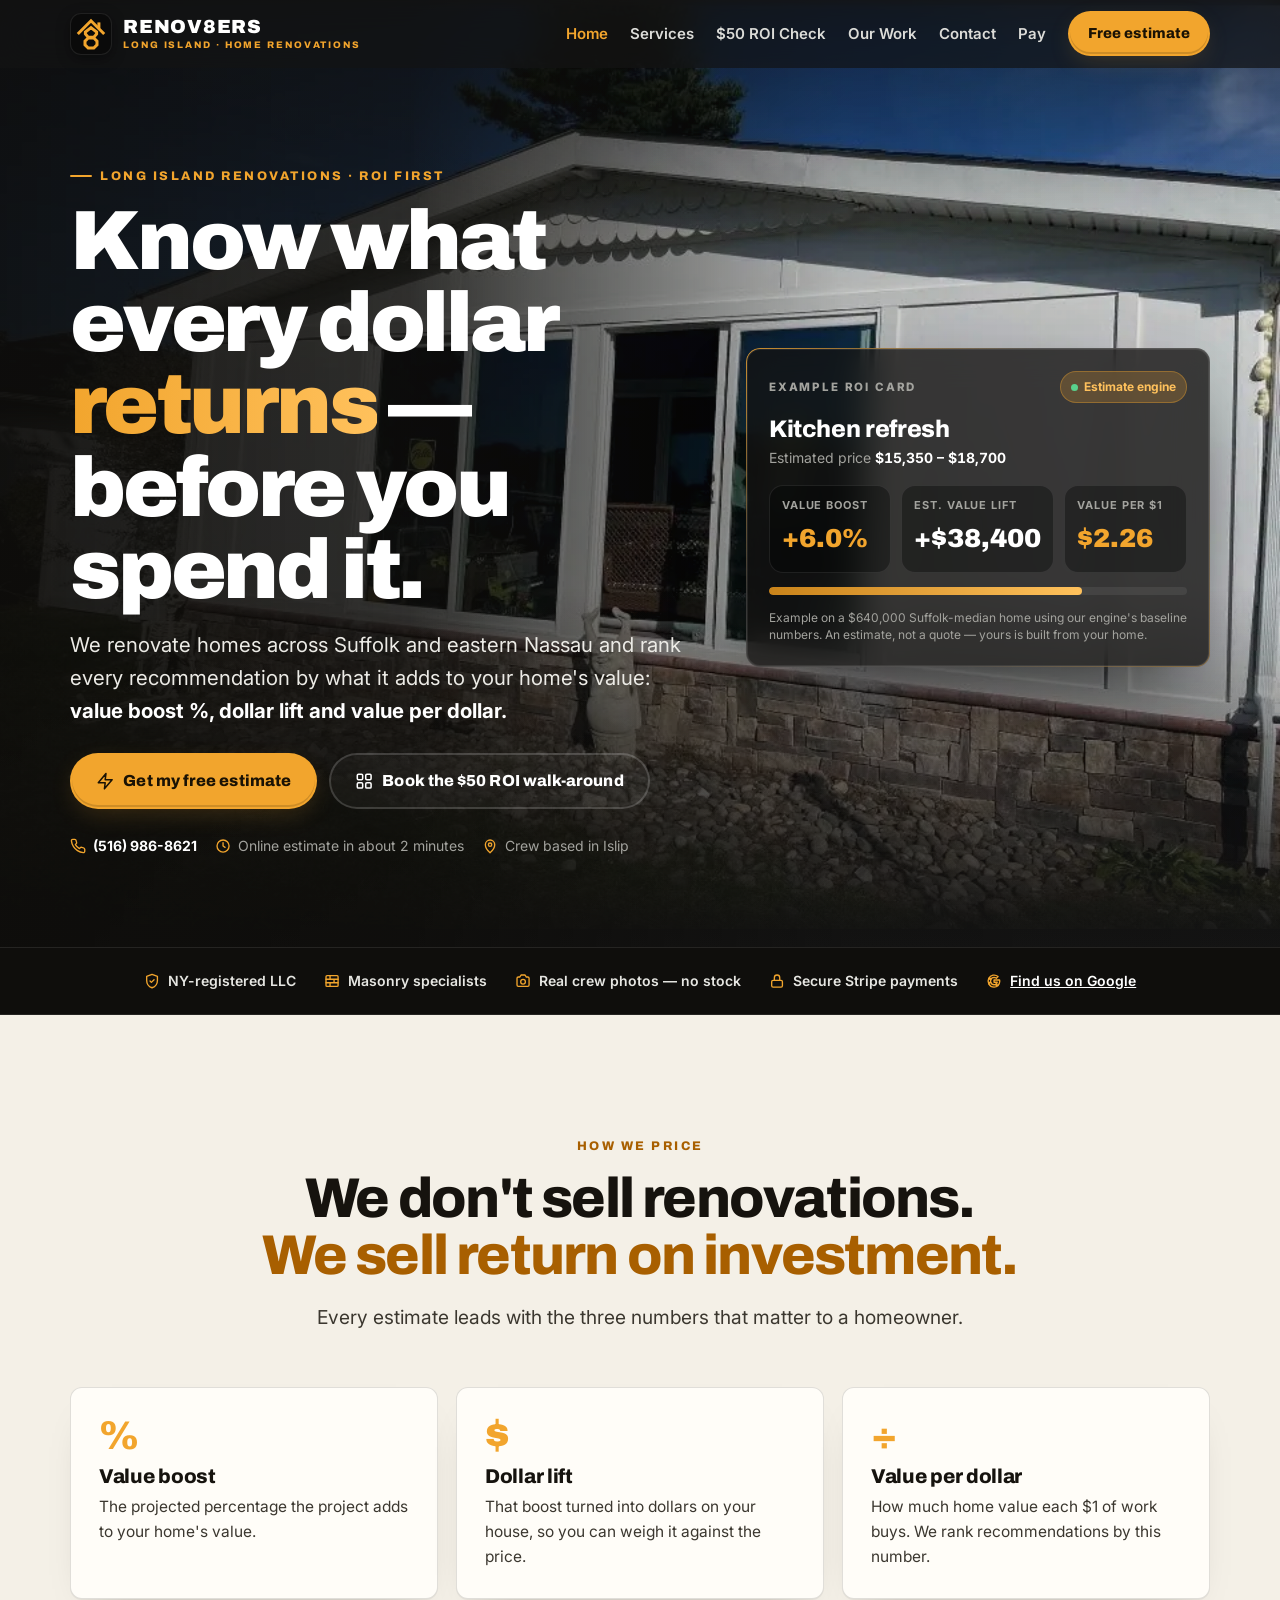
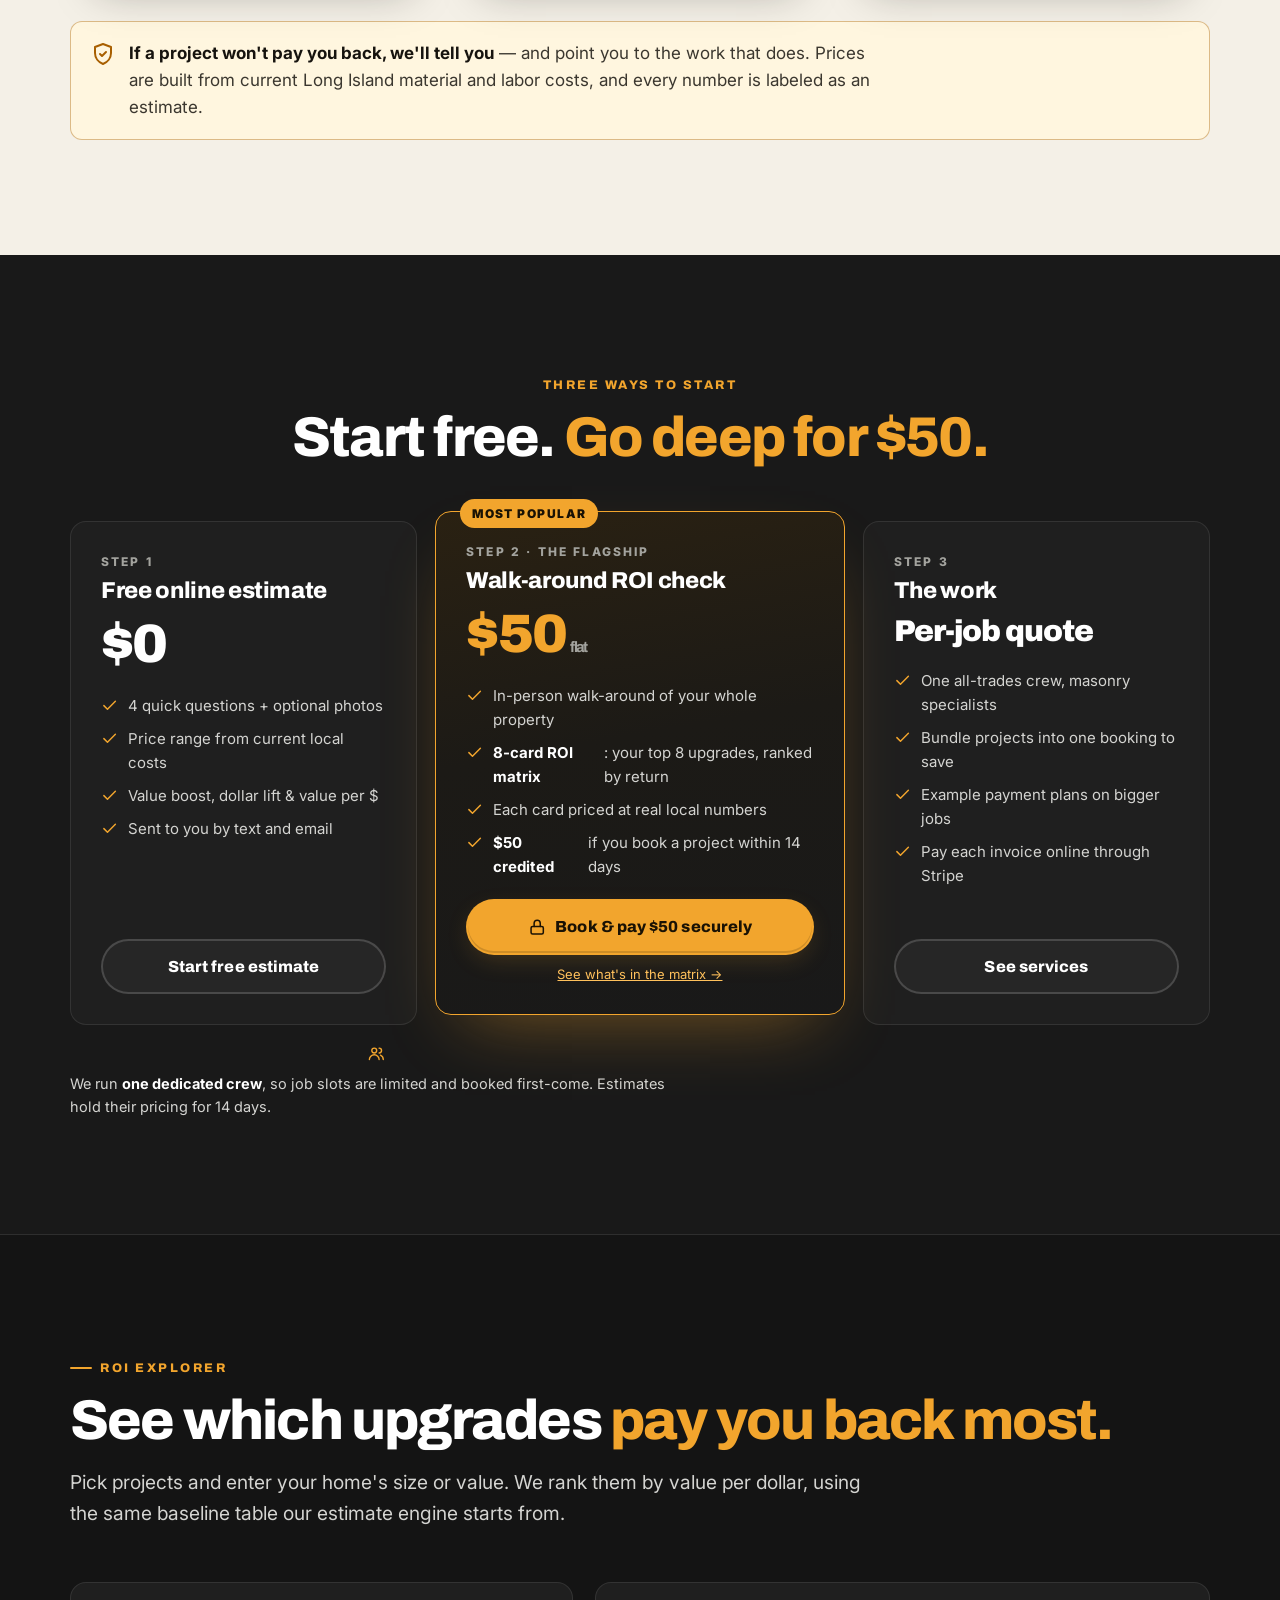
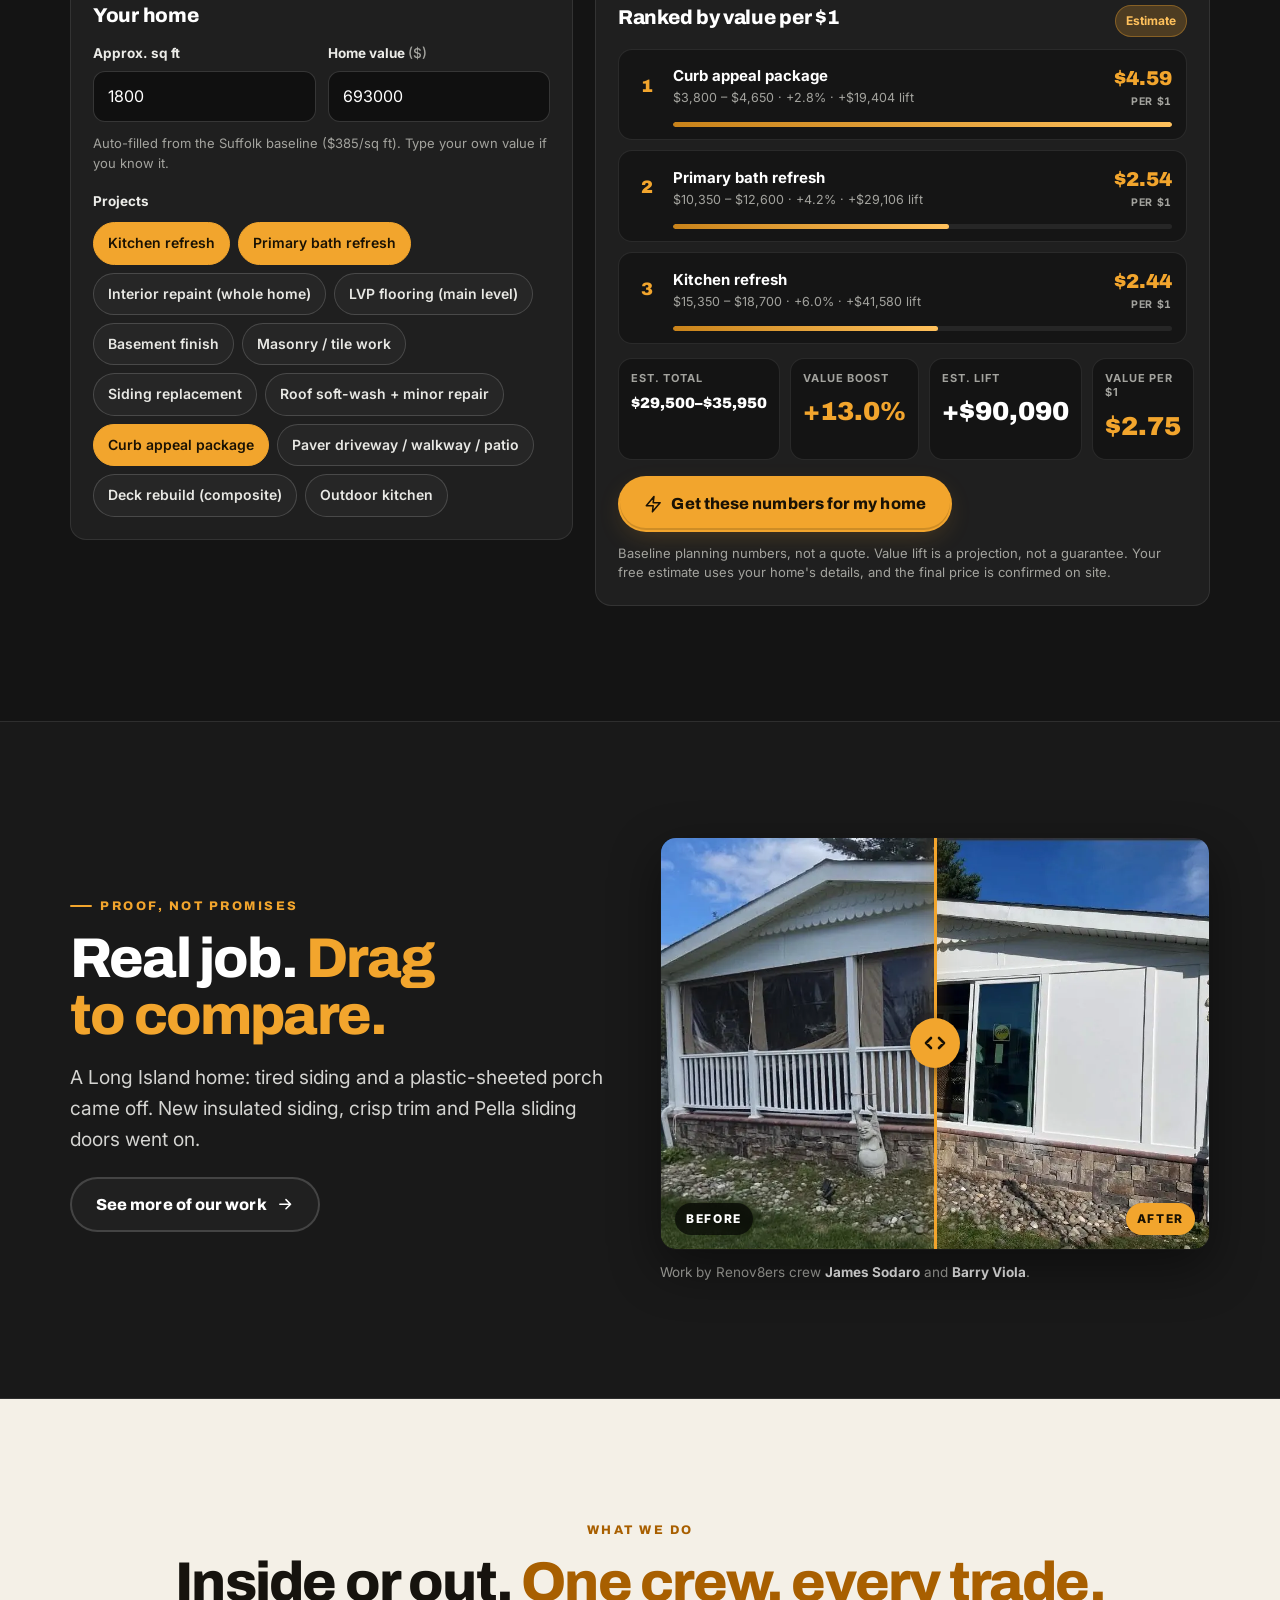
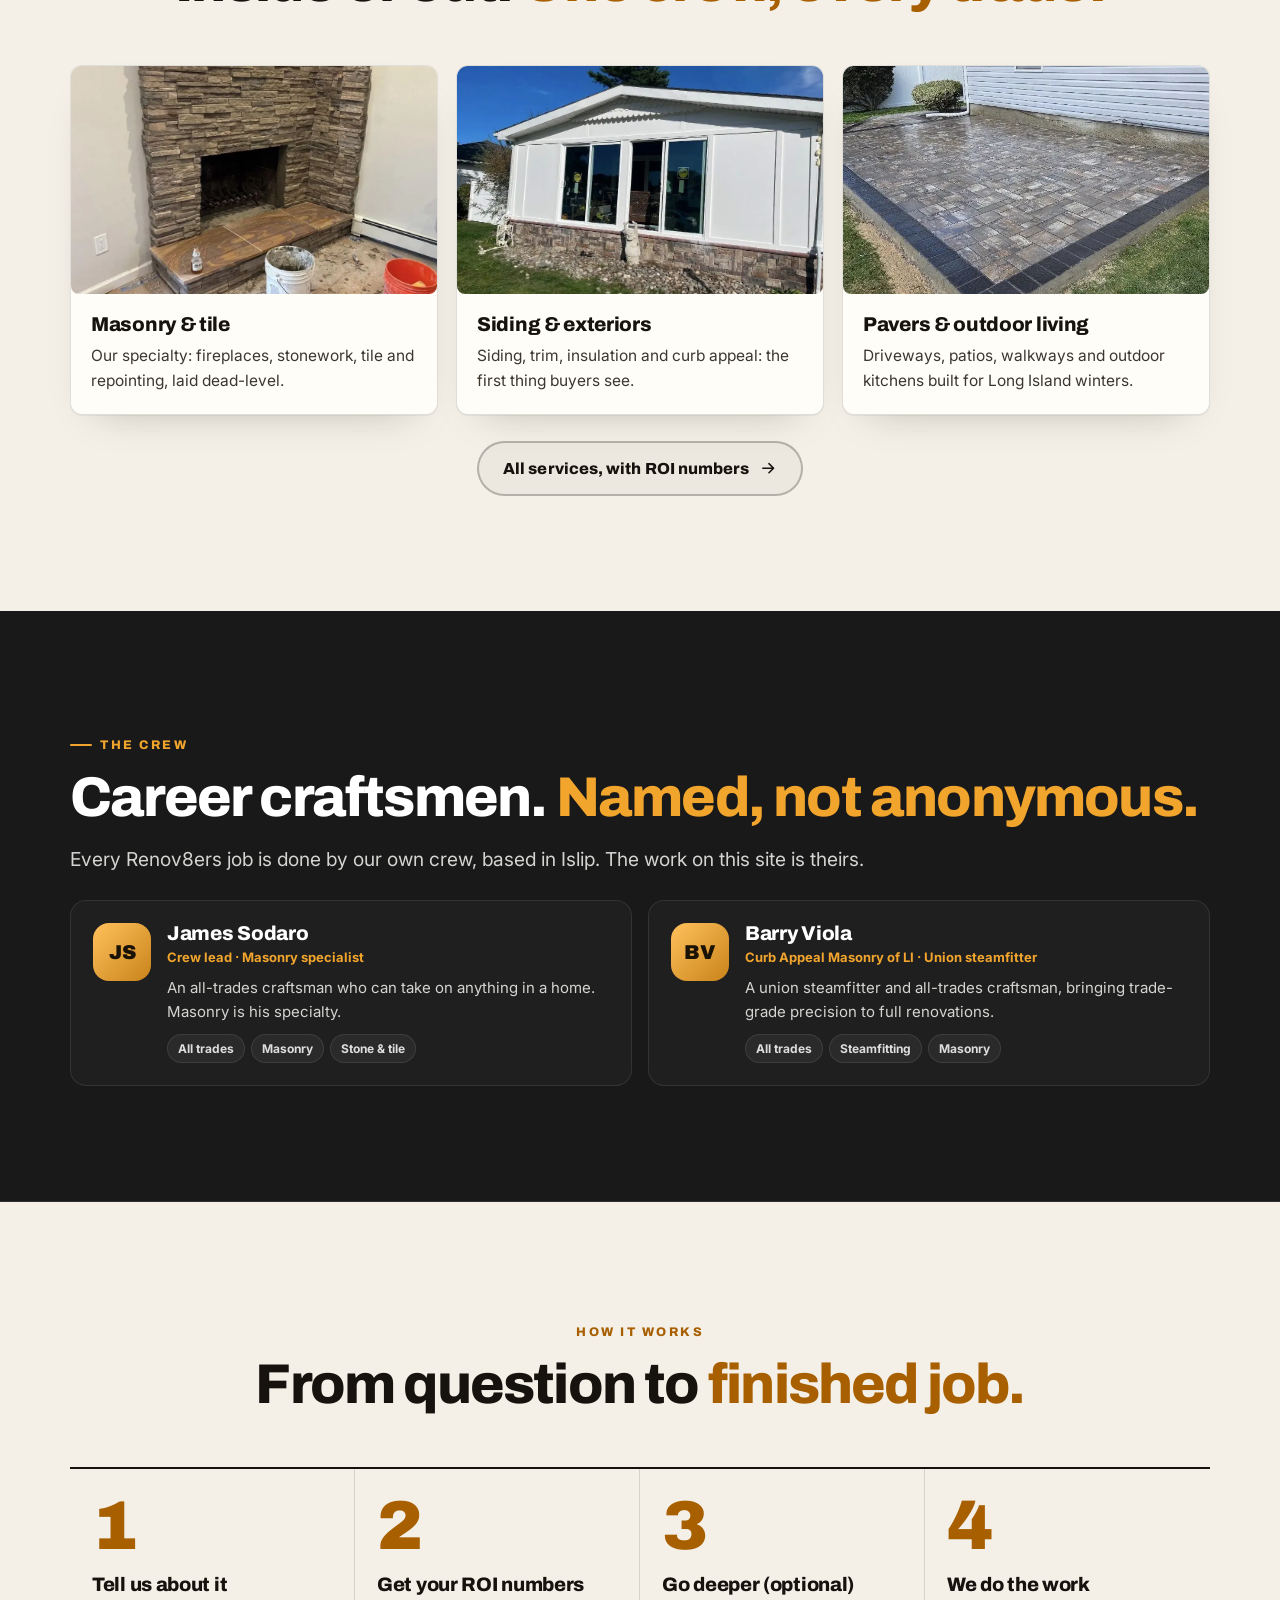
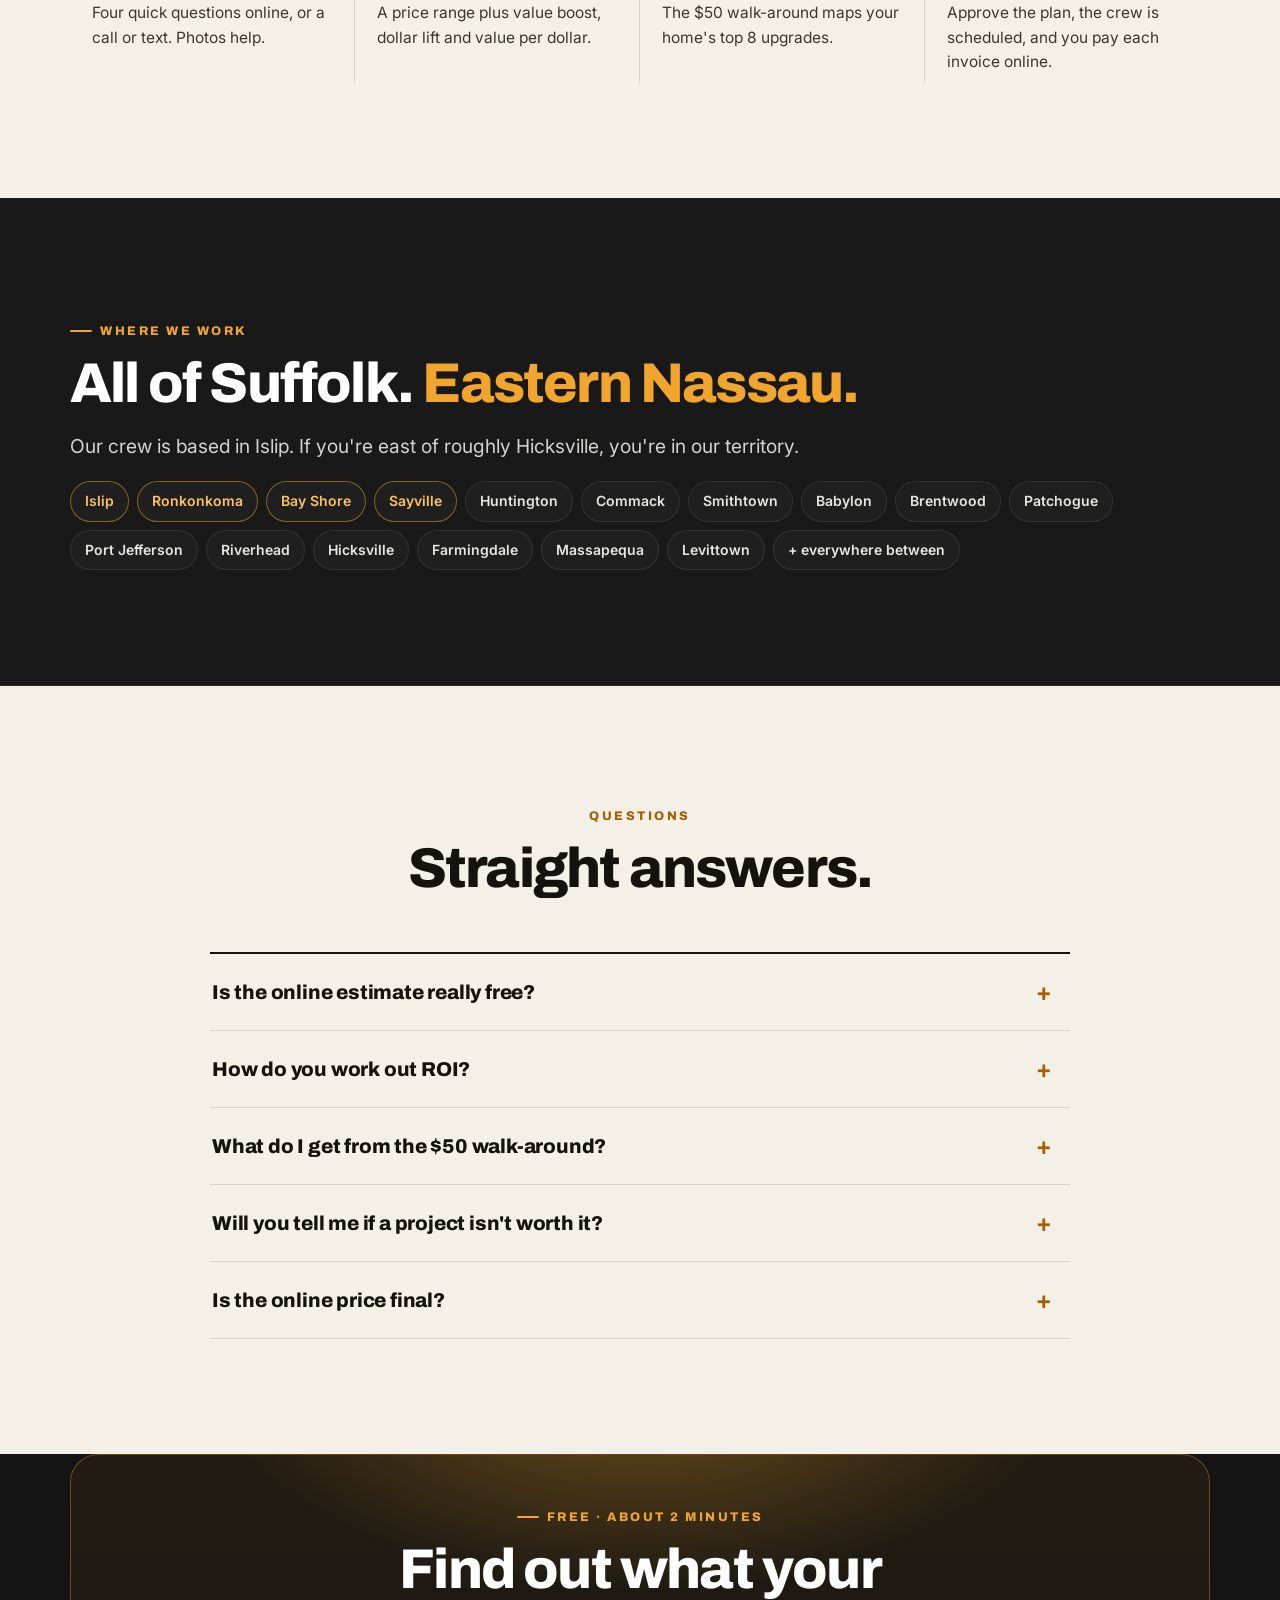
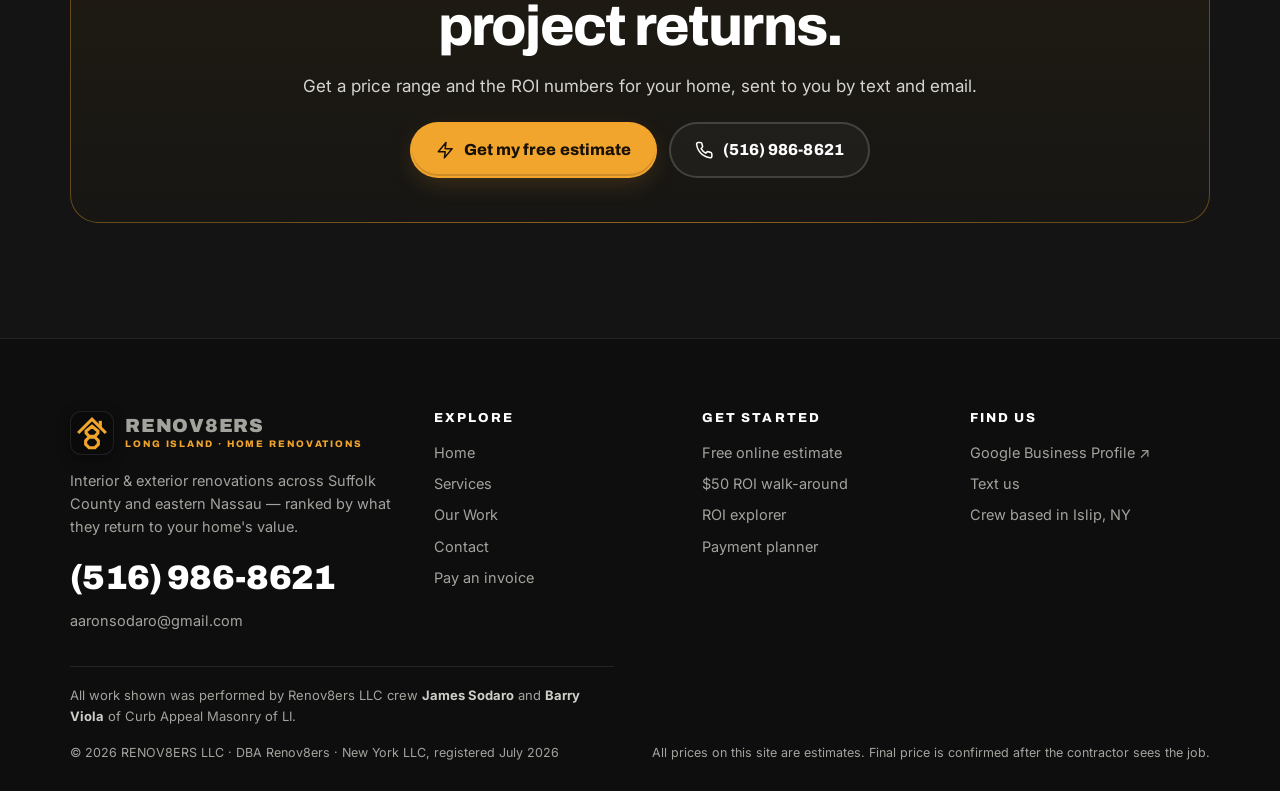
==== commit 16a7f676: "New look: the crew's real work up front, lighter sections, bigger type, cleaner steps and questions " ====
--- a/index.html
+++ b/index.html
@@ -21,7 +21,7 @@
 <link rel="preconnect" href="https://fonts.googleapis.com">
 <link rel="preconnect" href="https://fonts.gstatic.com" crossorigin>
 <link href="https://fonts.googleapis.com/css2?family=Archivo:wght@700;800;900&family=Inter:wght@400;500;600;700&display=swap" rel="stylesheet">
-<link rel="stylesheet" href="style.css?v=4">
+<link rel="stylesheet" href="style.css?v=5">
 <link rel="icon" type="image/png" sizes="32x32" href="assets/icon-32.png">
 <link rel="icon" type="image/png" sizes="180x180" href="assets/favicon.png">
 <link rel="apple-touch-icon" href="assets/icon-180.png">
@@ -91,7 +91,7 @@
   </ul>
 </div>
 
-<section>
+<section class="paper">
   <div class="wrap">
     <div class="sec-head center rv">
       <span class="eyebrow">How we price</span>
@@ -207,7 +207,7 @@
   </div>
 </section>
 
-<section>
+<section class="paper">
   <div class="wrap">
     <div class="sec-head center rv">
       <span class="eyebrow">What we do</span>
@@ -236,7 +236,7 @@
   </div>
 </section>
 
-<section>
+<section class="paper">
   <div class="wrap">
     <div class="sec-head center rv"><span class="eyebrow">How it works</span><h2>From question to <span class="amber">finished job.</span></h2></div>
     <div class="steps">
@@ -265,7 +265,7 @@
   </div>
 </section>
 
-<section>
+<section class="paper">
   <div class="wrap">
     <div class="sec-head center rv"><span class="eyebrow">Questions</span><h2>Straight answers.</h2></div>
     <div class="faq"><details class="rv"><summary>Is the online estimate really free?</summary><p>Yes. Answer four quick questions, add photos if you like, and you get a price range plus the ROI numbers. No card and no obligation.</p></details><details class="rv"><summary>How do you work out ROI?</summary><p>Every estimate shows three numbers: the projected <b>value boost %</b> for that kind of project, the <b>estimated dollar lift</b> to your home's value, and the <b>value per dollar</b> you spend. Prices come from current Long Island material and labor costs. These are projections, not guarantees.</p></details><details class="rv"><summary>What do I get from the $50 walk-around?</summary><p>We walk your property in person and hand you an <b>8-card ROI matrix</b>: the eight improvements with the highest return for <i>your</i> house, ranked and priced. If you book a project within 14 days, the $50 is credited toward it.</p></details><details class="rv"><summary>Will you tell me if a project isn&#x27;t worth it?</summary><p>Yes. If a job returns less than it costs, we'll say so and point you to the work that pays back more. That honesty is the whole point of Renov8ers.</p></details><details class="rv"><summary>Is the online price final?</summary><p>No. Online numbers are estimates. The final price is confirmed after the contractor sees the job in person.</p></details></div>
--- a/style.css
+++ b/style.css
@@ -527,3 +527,102 @@
 .nav a.nl,.nav .nav-phone{white-space:nowrap}
 @media(min-width:1021px) and (max-width:1300px){.nav .nav-phone{display:none}.nav a.nl{padding:9px 10px}}
 .wordmark small{white-space:nowrap}
+
+/* ==================================================================================================================
+   v5 (2026-11-10): the redesign layer. Same pages, same words, same forms; a different look.
+   Idea: a job-site spec sheet. The crew's real photos carry the page, warm "paper" sections sit between the dark brand
+   sections so it stops reading as one long black scroll, headings are set large and tight, and boxes give way to rules.
+   ================================================================================================================== */
+:root{--paper:#f4f0e7;--paper-2:#ebe5d8;--ink:#16130e;--amber-text:#a85f00;--r:12px;--r-lg:16px}
+body{font-size:17px}
+section{padding:clamp(64px,9vw,118px) 0}
+h1{font-size:clamp(40px,7.8vw,84px);letter-spacing:-.038em;line-height:.98}
+h2{font-size:clamp(30px,5vw,56px);letter-spacing:-.032em;line-height:1.02;margin-bottom:18px;text-wrap:balance}
+h3{letter-spacing:-.015em}
+.sec-head{margin-bottom:clamp(30px,4.4vw,54px)}
+.sec-head p,.lede{font-size:clamp(17px,1.5vw,19.5px);text-wrap:pretty}
+.eyebrow{letter-spacing:.2em}
+
+/* ---- hero: the crew's own work, full bleed ---- */
+.hero:has(.hero-bg){padding:calc(var(--hdr) + clamp(34px,7vw,96px)) 0 clamp(54px,7vw,104px);min-height:min(92svh,860px);display:flex;align-items:center}
+.hero:has(.hero-bg)>.wrap{width:100%}
+.hero-bg img{opacity:1;filter:saturate(1.02) contrast(1.04);object-position:60% 40%;animation:r8-drift 26s var(--ease) both}
+@keyframes r8-drift{from{transform:scale(1.09)}to{transform:scale(1)}}
+.hero:has(.hero-bg)::before{background:
+    linear-gradient(90deg,rgba(14,13,11,.95) 0%,rgba(14,13,11,.84) 32%,rgba(14,13,11,.22) 66%,rgba(14,13,11,.10) 100%),
+    linear-gradient(180deg,rgba(14,13,11,.55) 0%,transparent 26%,transparent 62%,var(--bg) 100%)}
+.hero::after{display:none}
+.hero .lede{font-size:clamp(17.5px,1.6vw,20.5px);color:#ecebe6;max-width:50ch}
+.hero-meta{margin-top:26px}
+.roi-card{border-radius:14px;background:rgba(20,19,17,.78);backdrop-filter:blur(16px) saturate(1.2);-webkit-backdrop-filter:blur(16px) saturate(1.2);
+  box-shadow:0 40px 90px -30px rgba(0,0,0,.8),0 0 0 1px rgba(255,255,255,.08) inset;transform:rotate(-1.2deg);transition:transform .5s var(--ease)}
+.roi-card:hover{transform:rotate(0)}
+.trustbar{background:#0f0e0c}
+.trustbar ul{padding:22px 0}
+
+/* ---- paper sections ---- */
+.paper{background:var(--paper);border-block:0;color:#3b372f;
+  --bg:var(--paper);--bg-1:var(--paper-2);--bg-2:#fffdf8;--bg-3:#efe9dc;--line:rgba(22,19,14,.13);--line-2:rgba(22,19,14,.26);
+  --text:var(--ink);--body:#3b372f;--muted:#6a6459;--amber-glow:rgba(242,165,45,.24);--amber-hi:#8a4d00}
+.paper .amber,.paper .eyebrow{color:var(--amber-text)}
+.paper .eyebrow::before{background:var(--amber-text)}
+.paper b,.paper strong{color:var(--ink)}
+.paper .card,.paper .stp,.paper .faq details,.paper .svc{box-shadow:0 1px 0 rgba(22,19,14,.05),0 18px 40px -28px rgba(22,19,14,.35)}
+.paper .faq summary{color:var(--ink)}
+.paper .faq summary::after{color:var(--amber-text)}
+.paper .btn-line{color:var(--ink);background:rgba(22,19,14,.03)}
+.paper .btn-line:hover{color:var(--amber-text);border-color:var(--amber-text)}
+.paper .btn-dark{background:var(--ink);color:#fff;border-color:var(--ink)}
+.paper .card .ico{background:var(--ink);color:var(--amber)}
+.paper .honest{background:#fff6df;border-color:rgba(168,95,0,.4)}
+.paper .honest p{color:#3b372f}
+.paper .honest .ic{color:var(--amber-text)}
+.paper+.sec-alt,.sec-alt+.paper{border-top:0}
+
+/* ---- cards: quieter boxes, the photo does the talking ---- */
+.card{border-radius:var(--r);padding:28px}
+.card:hover{transform:translateY(-3px)}
+.card picture,.card>img{border-radius:8px;overflow:hidden}
+.offer{border-radius:var(--r-lg);padding:30px}
+.offer .price{font-size:clamp(40px,4.4vw,54px);letter-spacing:-.03em}
+.offer.flag{transform:translateY(-10px)}
+
+/* ---- steps: big numerals on one rule, not four boxes ---- */
+.steps{position:relative;gap:0;border-top:2px solid var(--text)}
+.stp{background:none;border:0;border-radius:0;border-right:1px solid var(--line);padding:26px 22px 8px;box-shadow:none!important}
+.stp:last-child{border-right:0}
+.stp .n{width:auto;height:auto;display:block;background:none;border-radius:0;color:var(--amber);font-size:clamp(46px,5.4vw,72px);line-height:.9;letter-spacing:-.05em;margin-bottom:16px}
+.paper .stp .n{color:var(--amber-text)}
+.stp h3{font-size:19.5px}
+.stp p{font-size:15.5px}
+
+/* ---- faq ---- */
+.faq{gap:0;border-top:2px solid var(--text)}
+.faq details{background:none;border:0;border-bottom:1px solid var(--line);border-radius:0;box-shadow:none!important}
+.faq summary{padding:22px 52px 22px 2px;font-size:clamp(17px,1.6vw,20px);font-family:var(--font-d);font-weight:800;letter-spacing:-.01em}
+.faq details p{padding:0 52px 22px 2px;font-size:16.5px;max-width:68ch}
+
+/* ---- footer ---- */
+.ftr{padding-top:72px}
+.ftr a.brand{display:flex;padding:0}
+.ftr .brand .mark{display:block;width:44px;height:44px;flex:none}
+.ftr .brand .mark svg{width:100%;height:100%}
+.ftr .big-phone{font-size:clamp(26px,3vw,34px);letter-spacing:-.02em}
+
+/* ---- motion: one calm entrance, and never hidden if scripts don't run ---- */
+.rv{transition:opacity .7s var(--ease),transform .7s var(--ease)}
+.no-js .rv{opacity:1;transform:none}
+@media(prefers-reduced-motion:reduce){.hero-bg img{animation:none}.roi-card{transform:none}}
+
+@media(max-width:1020px){
+  .hero:has(.hero-bg){min-height:0;display:block}
+  .hero:has(.hero-bg)::before{background:linear-gradient(180deg,rgba(14,13,11,.62) 0%,rgba(14,13,11,.84) 46%,var(--bg) 100%)}
+  .roi-card{transform:none}
+  .offer.flag{transform:none}
+}
+@media(max-width:820px){
+  .steps{border-top:0}
+  .stp{border-right:0;border-top:2px solid var(--text);padding:20px 0 6px;display:grid;grid-template-columns:64px 1fr;column-gap:14px}
+  .stp .n{grid-row:span 2;font-size:54px;margin:0}
+  .stp p{grid-column:2}
+}
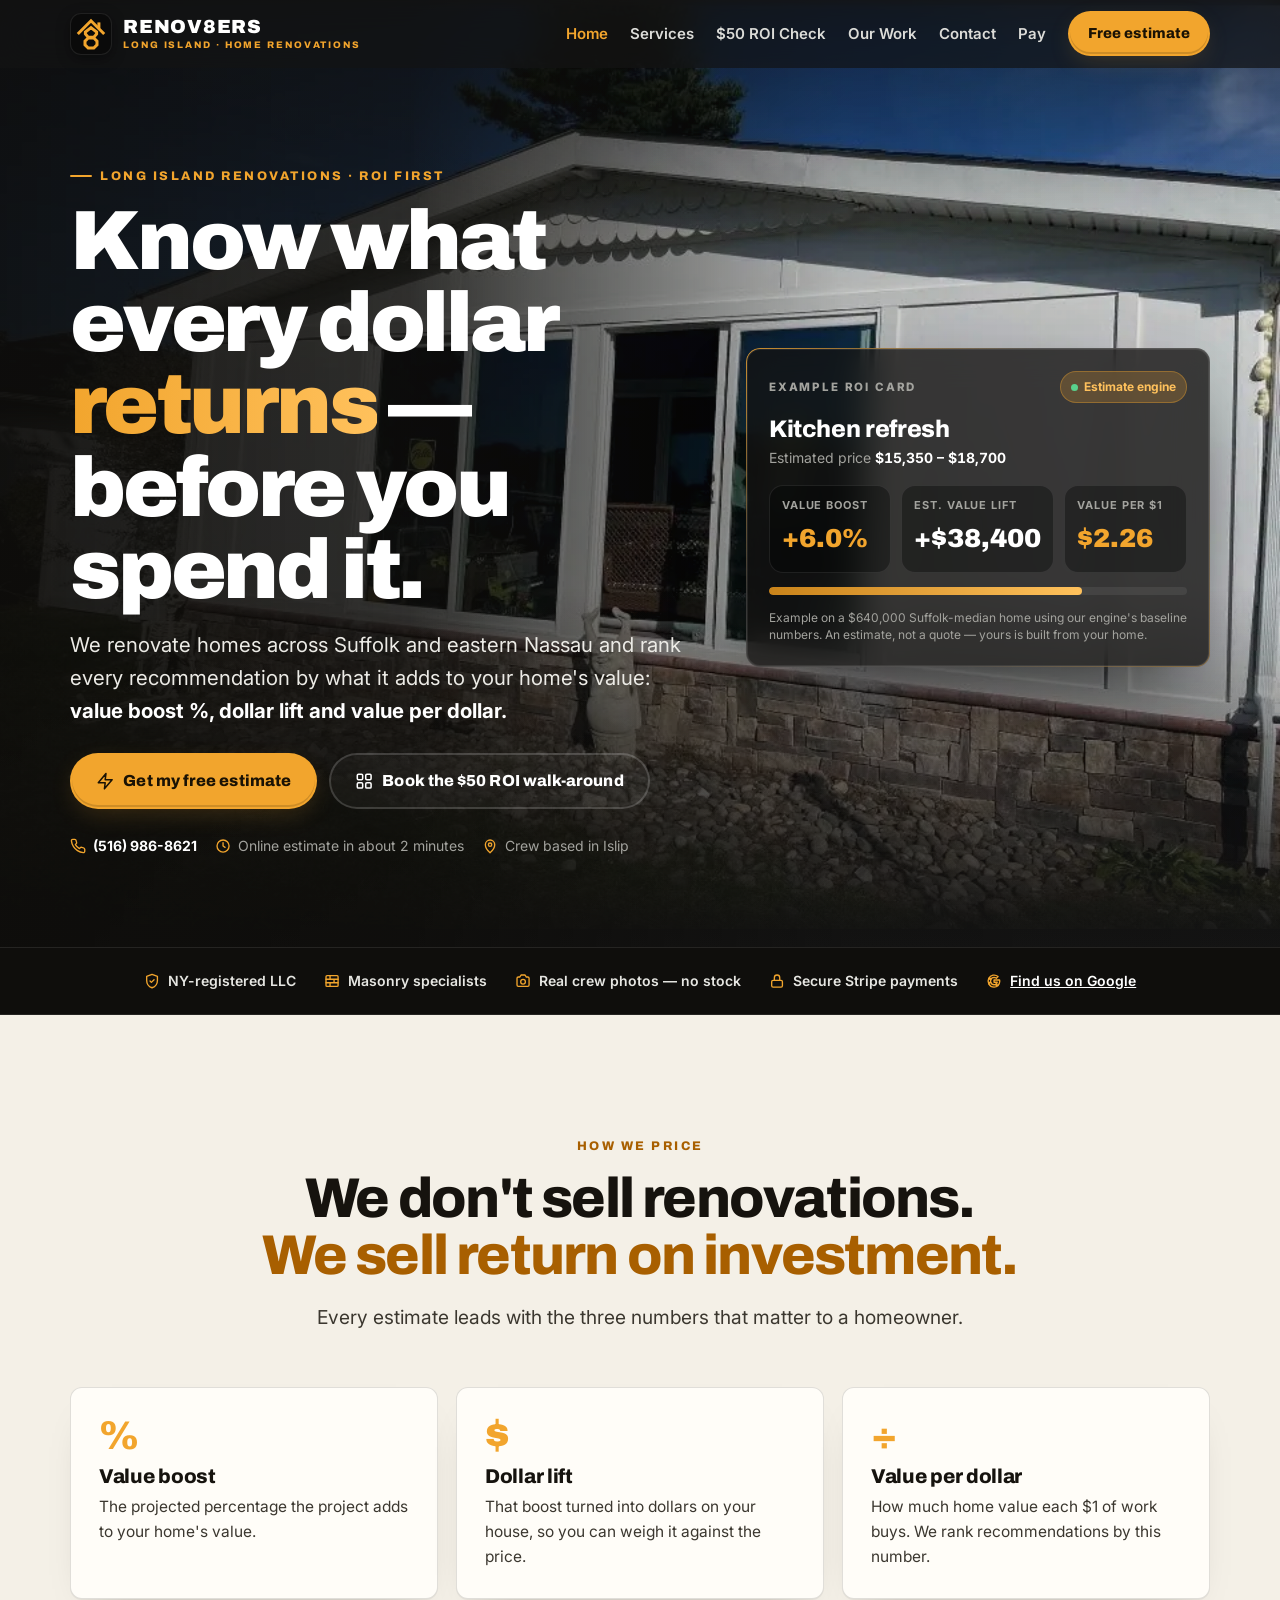
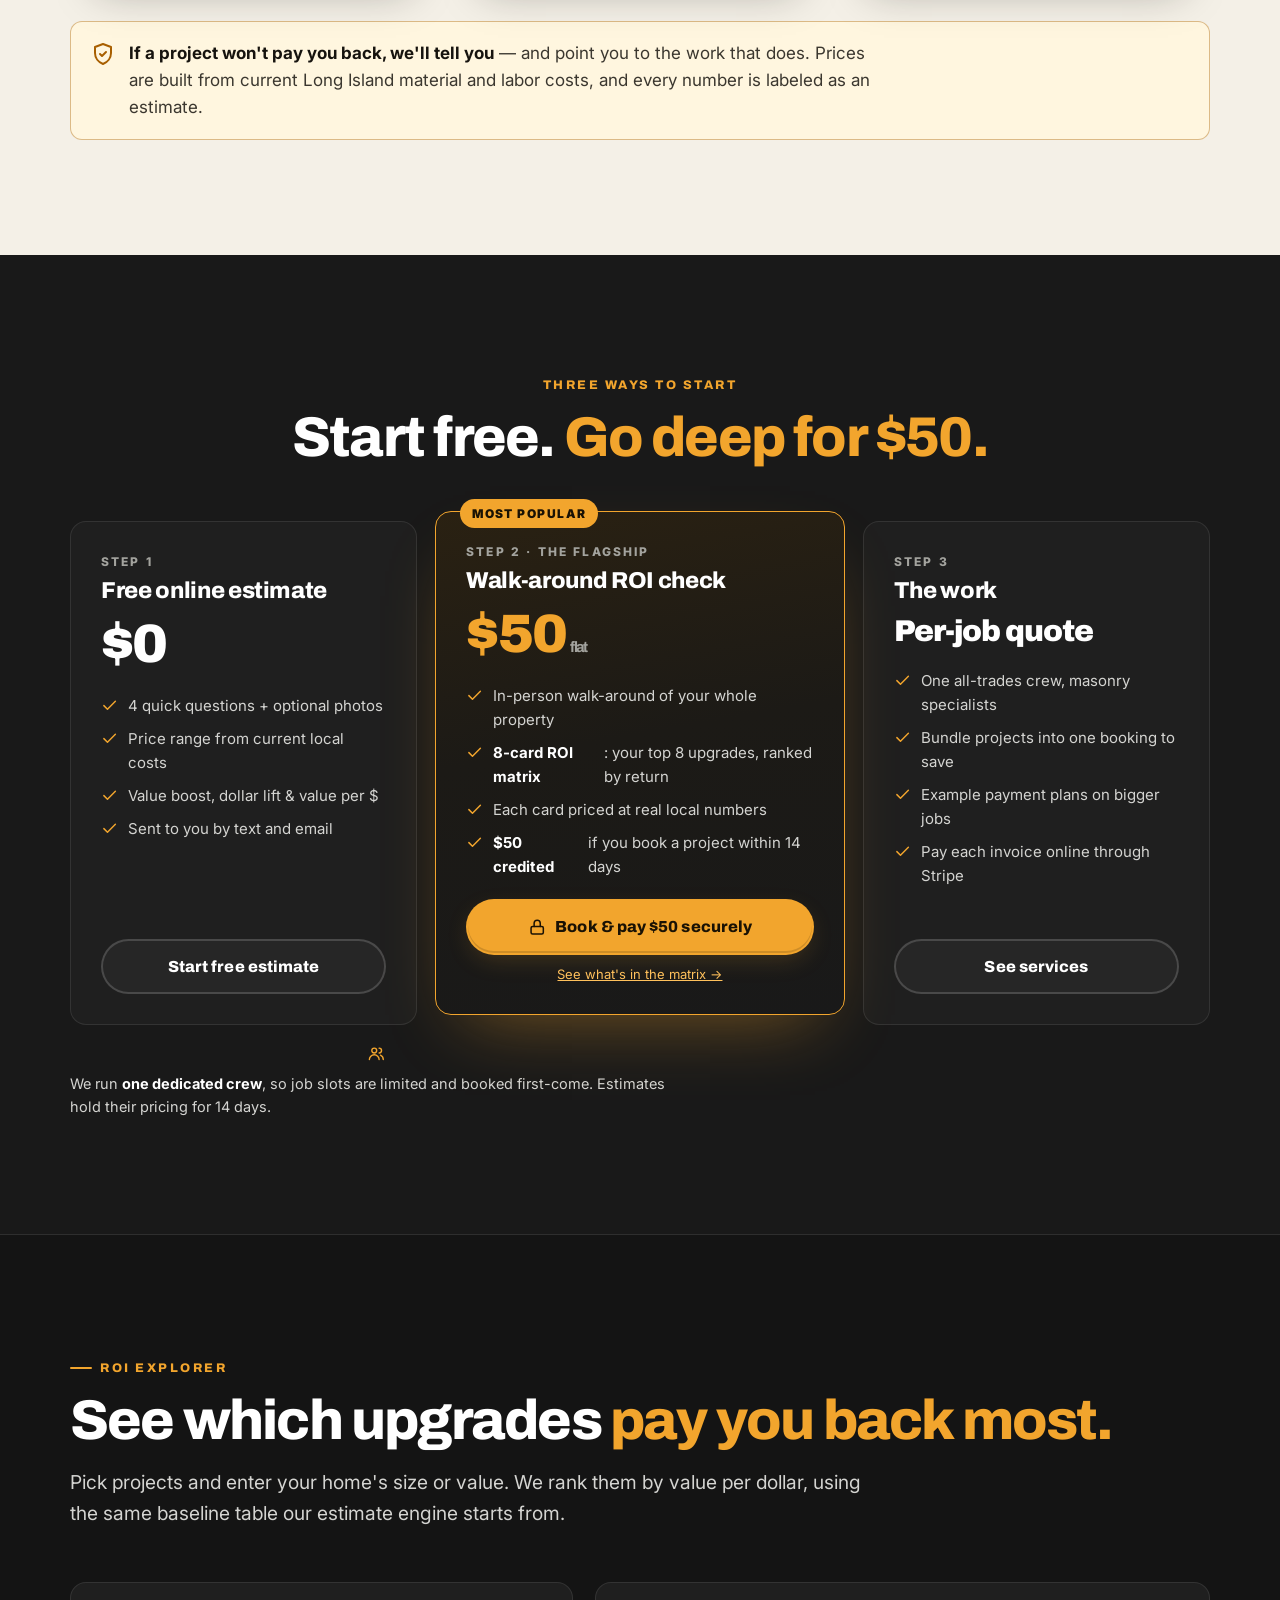
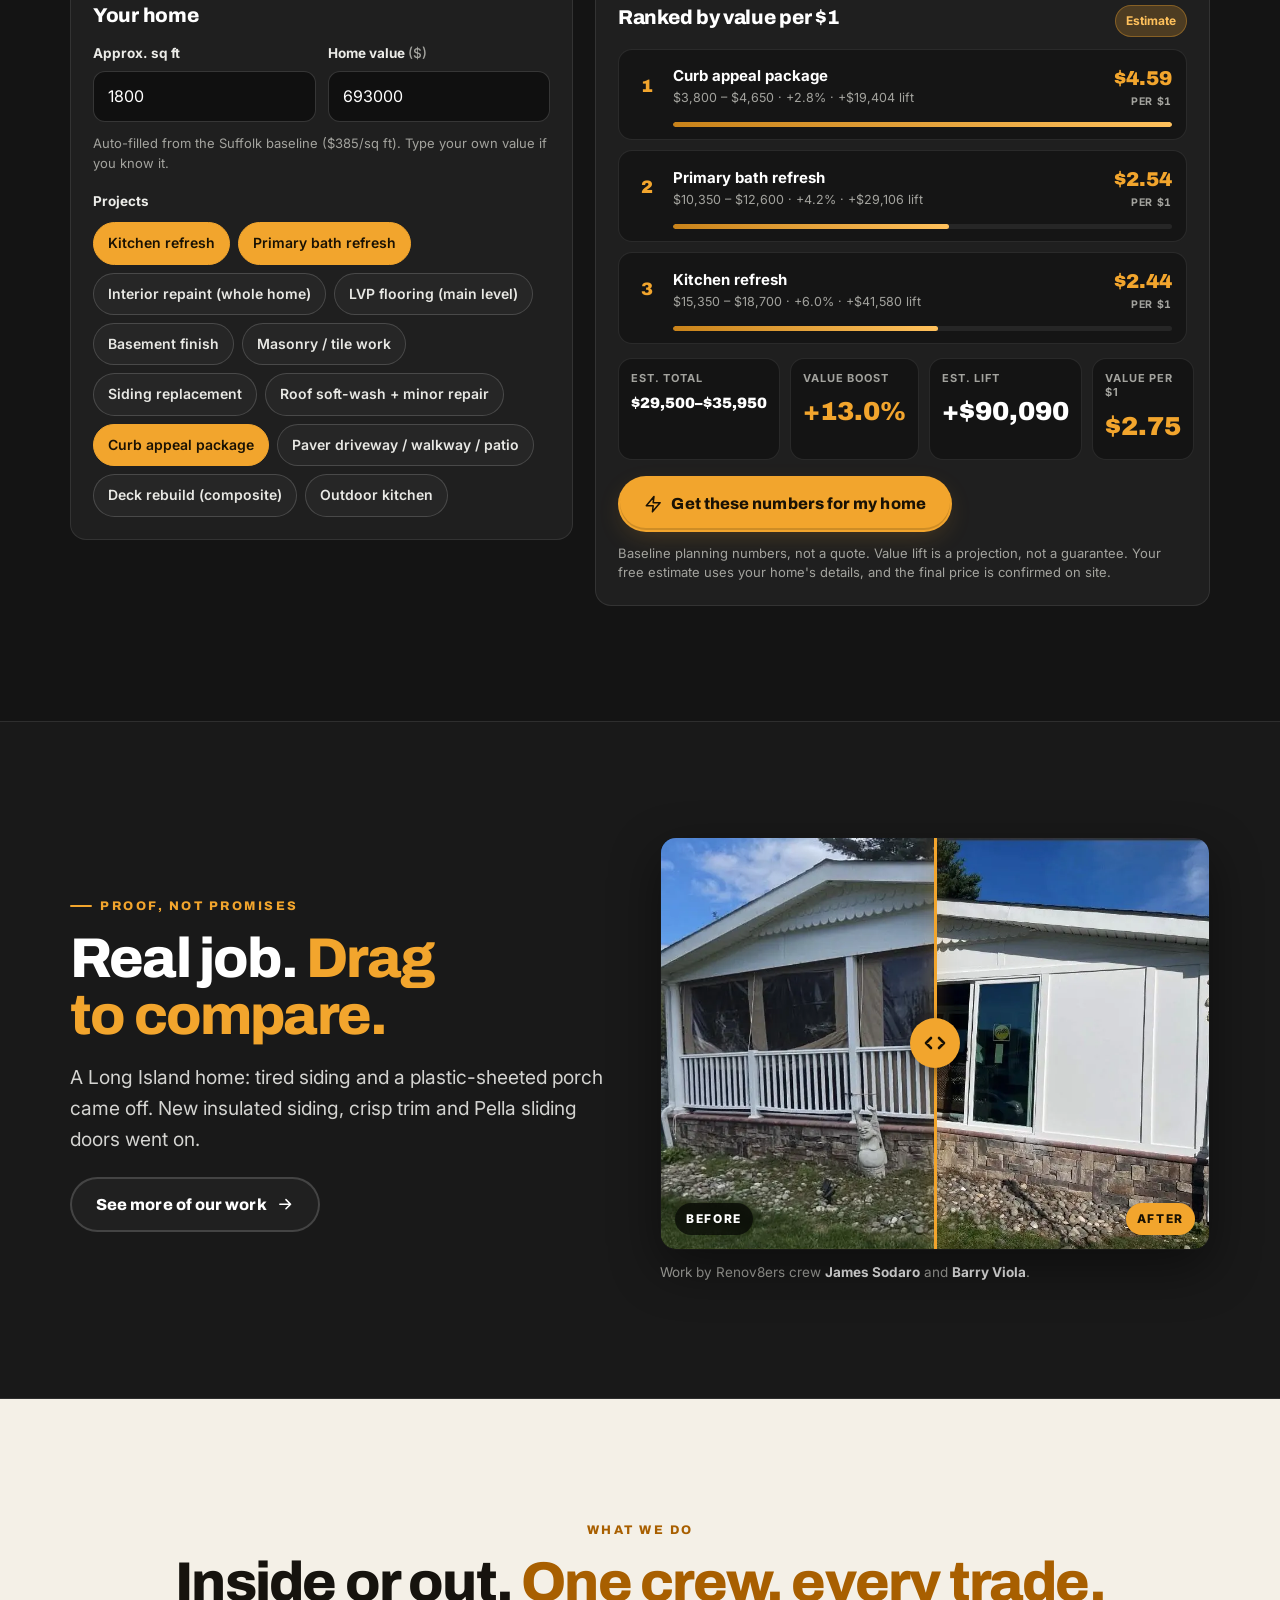
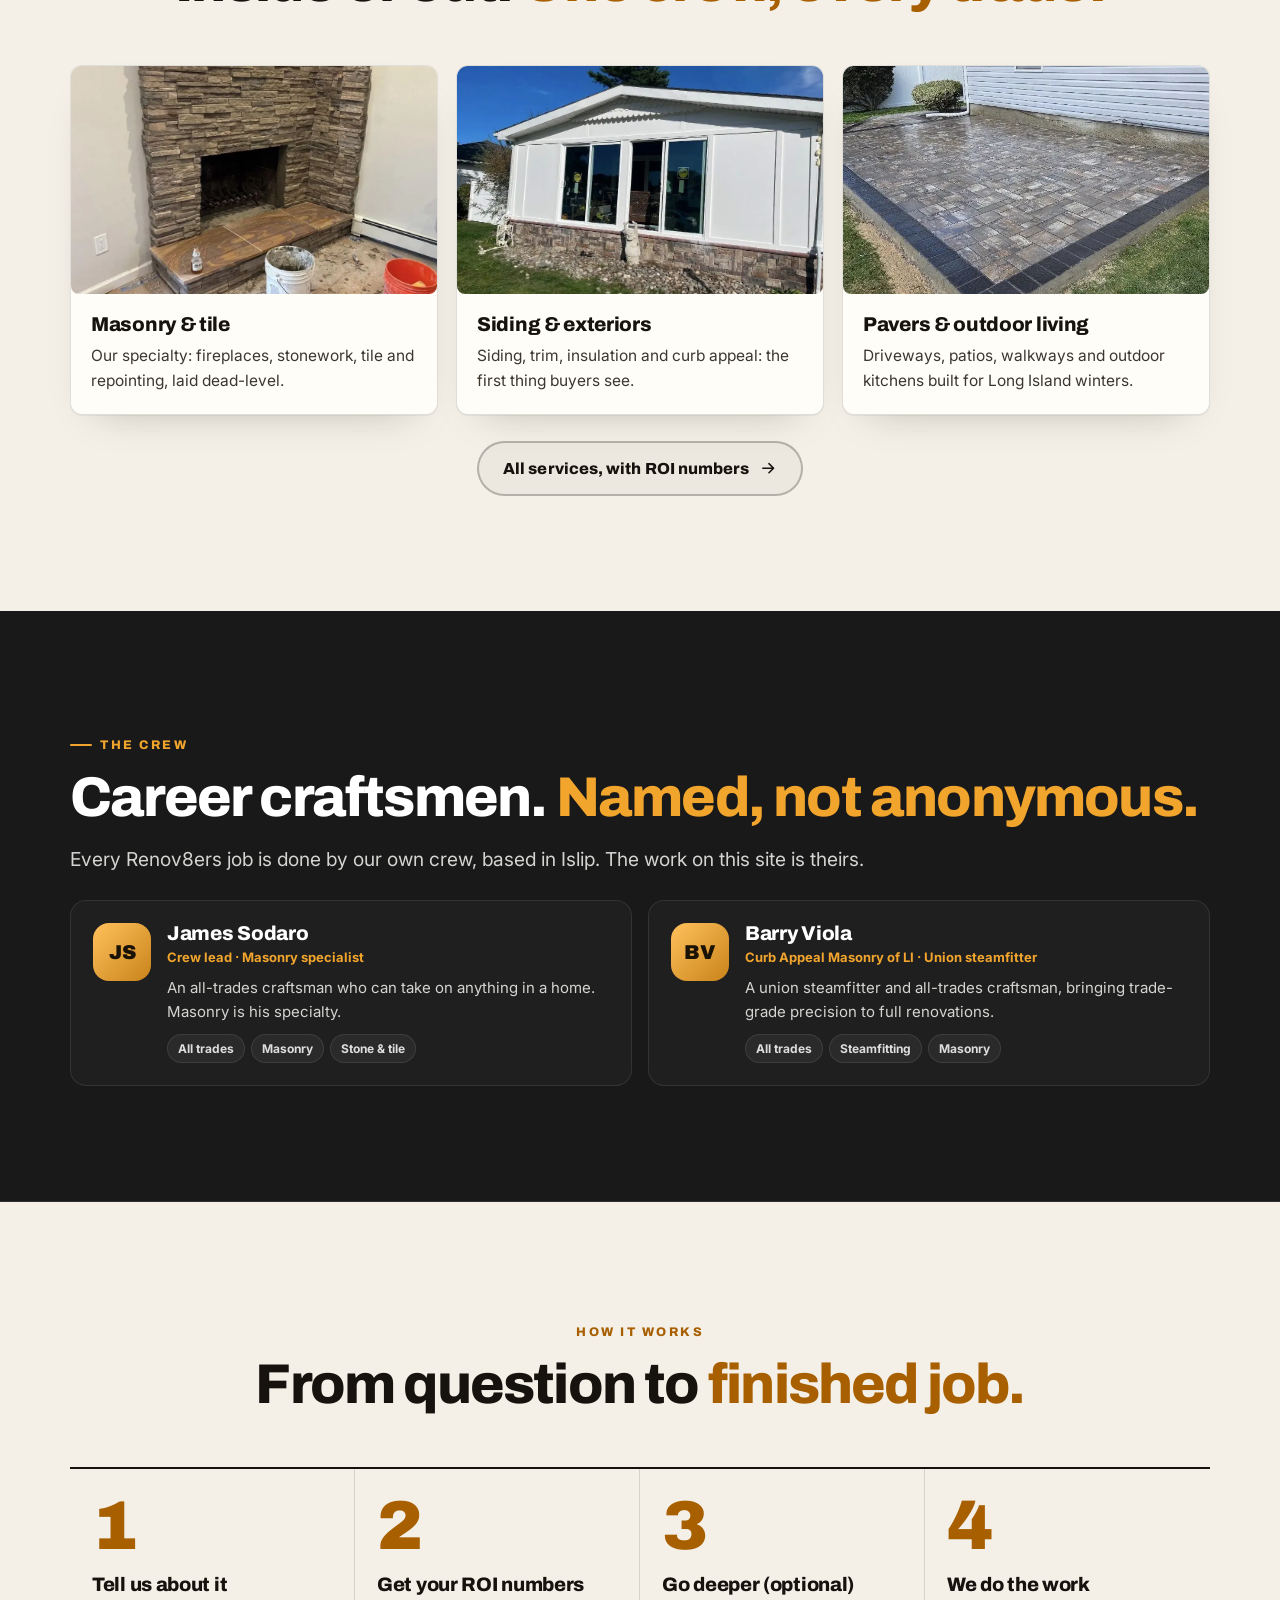
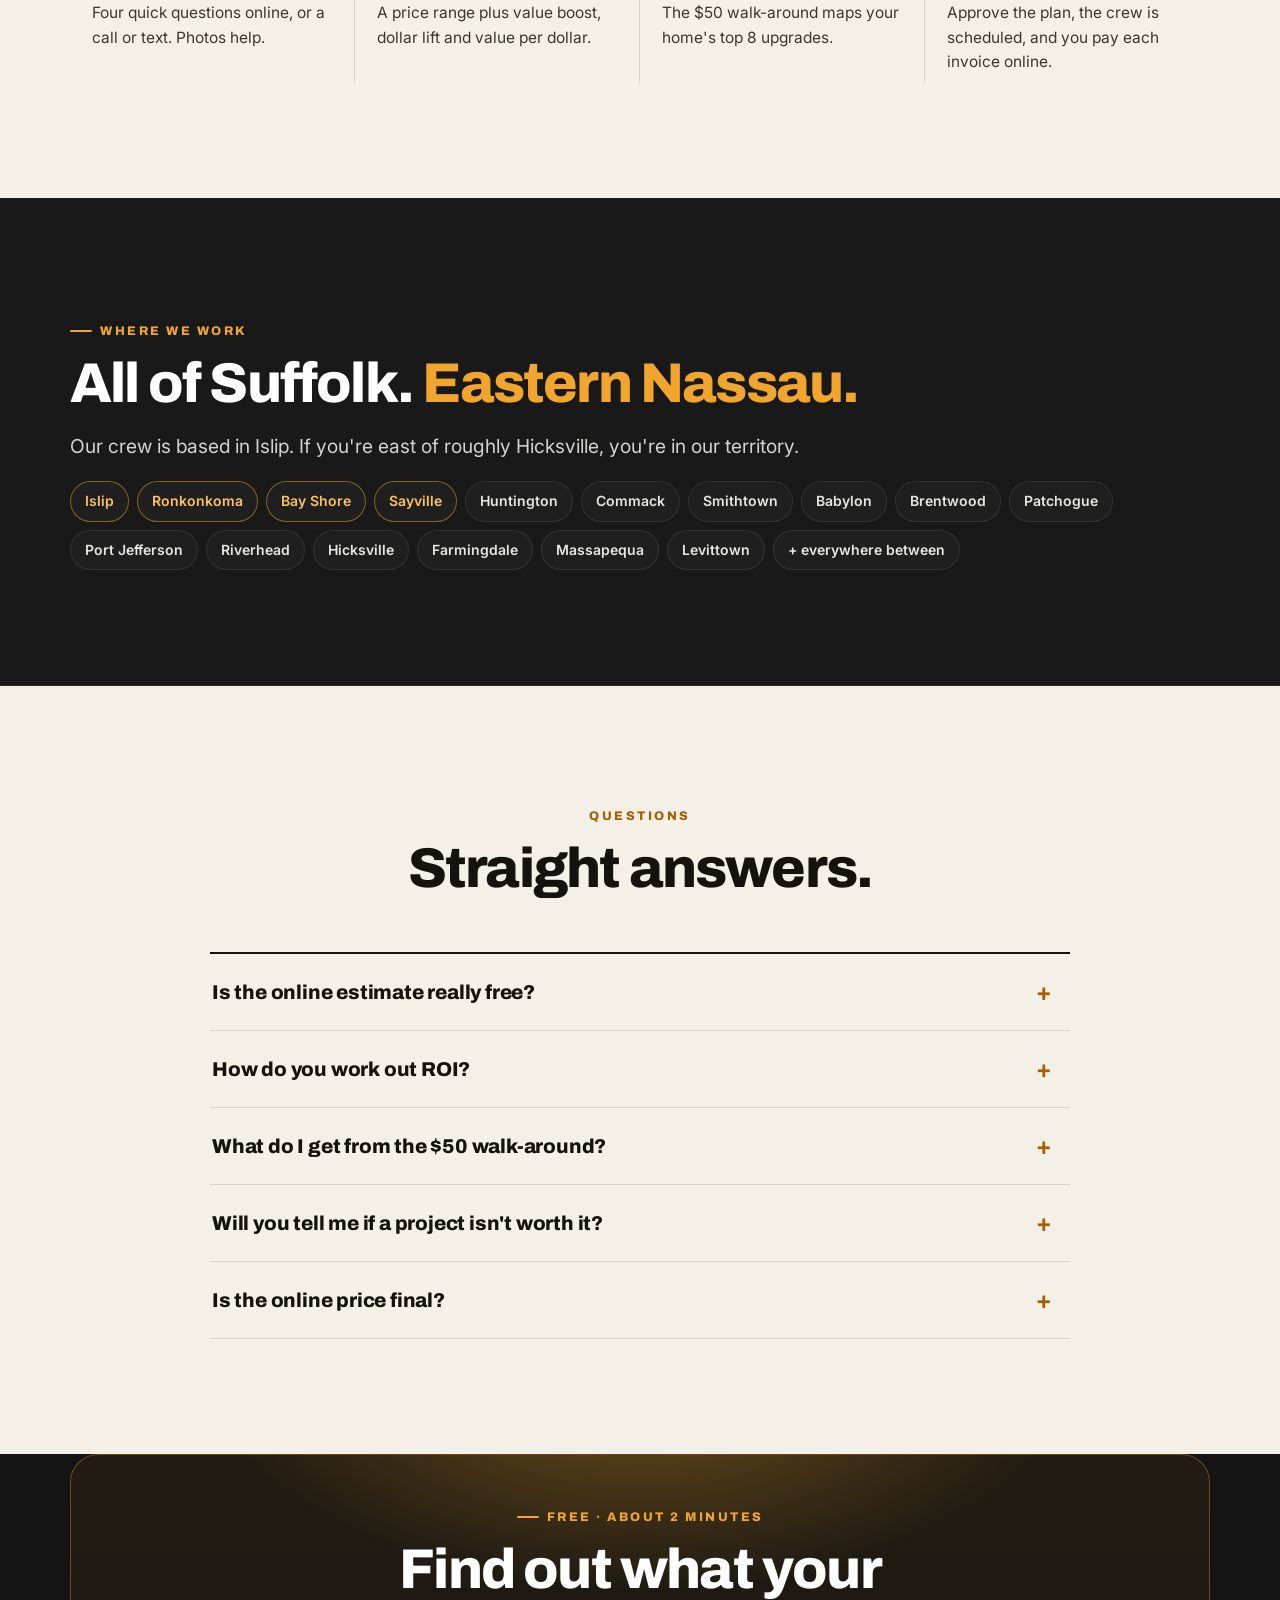
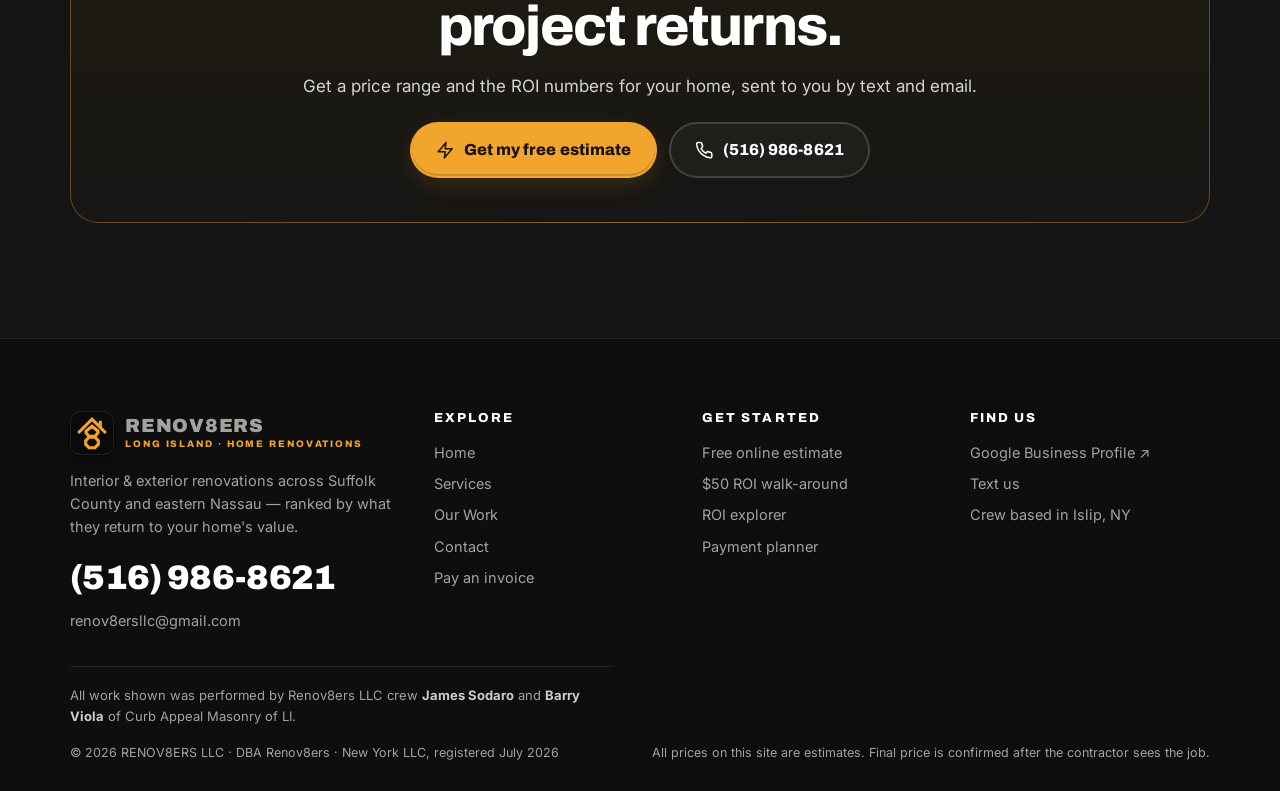
==== commit 87187b88: "Contact email is the business address on every page" ====
--- a/index.html
+++ b/index.html
@@ -26,7 +26,7 @@
 <link rel="icon" type="image/png" sizes="180x180" href="assets/favicon.png">
 <link rel="apple-touch-icon" href="assets/icon-180.png">
 <script>document.documentElement.classList.remove('no-js')</script>
-<script type="application/ld+json">{"@context": "https://schema.org", "@type": "HomeAndConstructionBusiness", "@id": "https://renov8ers.github.io/#business", "name": "Renov8ers", "legalName": "RENOV8ERS LLC", "url": "https://renov8ers.github.io/", "telephone": "+1-516-986-8621", "email": "aaronsodaro@gmail.com", "logo": "https://renov8ers.github.io/assets/icon-192.png", "image": ["https://renov8ers.github.io/assets/og-card.jpg", "https://renov8ers.github.io/assets/siding-after.jpg"], "foundingDate": "2026-07", "sameAs": ["https://share.google/YXri1rEaSDHugI1bB"], "slogan": "We show you what every dollar of work returns to your home's value — before you spend it.", "areaServed": [{"@type": "AdministrativeArea", "name": "Suffolk County, NY"}, {"@type": "AdministrativeArea", "name": "Eastern Nassau County, NY"}], "knowsAbout": ["Masonry", "Tile", "Kitchen remodeling", "Bathroom remodeling", "Siding", "Pavers", "Outdoor kitchens"], "makesOffer": [{"@type": "Offer", "name": "Free online renovation estimate with ROI breakdown", "price": "0", "priceCurrency": "USD", "url": "https://renov8ers.github.io/contact.html"}, {"@type": "Offer", "name": "$50 walk-around ROI check (top-8 upgrade ROI matrix)", "price": "50", "priceCurrency": "USD", "url": "https://buy.stripe.com/9B6eVeadI24T0Ur9dG7ok02"}]}</script>
+<script type="application/ld+json">{"@context": "https://schema.org", "@type": "HomeAndConstructionBusiness", "@id": "https://renov8ers.github.io/#business", "name": "Renov8ers", "legalName": "RENOV8ERS LLC", "url": "https://renov8ers.github.io/", "telephone": "+1-516-986-8621", "email": "renov8ersllc@gmail.com", "logo": "https://renov8ers.github.io/assets/icon-192.png", "image": ["https://renov8ers.github.io/assets/og-card.jpg", "https://renov8ers.github.io/assets/siding-after.jpg"], "foundingDate": "2026-07", "sameAs": ["https://share.google/YXri1rEaSDHugI1bB"], "slogan": "We show you what every dollar of work returns to your home's value — before you spend it.", "areaServed": [{"@type": "AdministrativeArea", "name": "Suffolk County, NY"}, {"@type": "AdministrativeArea", "name": "Eastern Nassau County, NY"}], "knowsAbout": ["Masonry", "Tile", "Kitchen remodeling", "Bathroom remodeling", "Siding", "Pavers", "Outdoor kitchens"], "makesOffer": [{"@type": "Offer", "name": "Free online renovation estimate with ROI breakdown", "price": "0", "priceCurrency": "USD", "url": "https://renov8ers.github.io/contact.html"}, {"@type": "Offer", "name": "$50 walk-around ROI check (top-8 upgrade ROI matrix)", "price": "50", "priceCurrency": "USD", "url": "https://buy.stripe.com/9B6eVeadI24T0Ur9dG7ok02"}]}</script>
 </head>
 <body>
 <a class="skip" href="#main">Skip to content</a>
@@ -293,7 +293,7 @@
         <a class="brand" href="index.html" aria-label="Renov8ers home"><span class="mark"><svg viewBox="0 0 100 100" aria-hidden="true"><g fill="none" stroke="#F2A52D" stroke-width="7.5" stroke-linejoin="miter"><path d="M17 50 L50 17 L83 50"/><path d="M50 34 L64 45 L64 50 L57 58 L43 58 L36 50 L36 45 Z"/><path d="M43 60 L57 60 L65 68 L65 77 L57 85 L43 85 L35 77 L35 68 Z"/></g><rect x="66" y="21" width="7.5" height="15" fill="#F2A52D"/></svg></span><span class="wordmark">RENOV8ERS<small>LONG ISLAND · HOME RENOVATIONS</small></span></a>
         <p style="margin-top:14px">Interior &amp; exterior renovations across Suffolk County and eastern Nassau — ranked by what they return to your home's value.</p>
         <a class="big-phone" href="tel:+15169868621">(516) 986-8621</a>
-        <a href="mailto:aaronsodaro@gmail.com">aaronsodaro@gmail.com</a>
+        <a href="mailto:renov8ersllc@gmail.com">renov8ersllc@gmail.com</a>
       </div>
       <div>
         <h4>Explore</h4>
@@ -322,6 +322,6 @@
   <a href="sms:+15169868621?&body=Hi%20Renov8ers!%20I%27d%20like%20a%20free%20estimate%20for%20my%20home."><svg class="ic" aria-hidden="true"><use href="#i-msg"/></svg> Text</a>
   <a class="go" href="contact.html#estimate"><svg class="ic" aria-hidden="true"><use href="#i-bolt"/></svg> Free estimate</a>
 </nav>
-<script src="script.js?v=4" defer></script>
+<script src="script.js?v=5" defer></script>
 </body>
 </html>
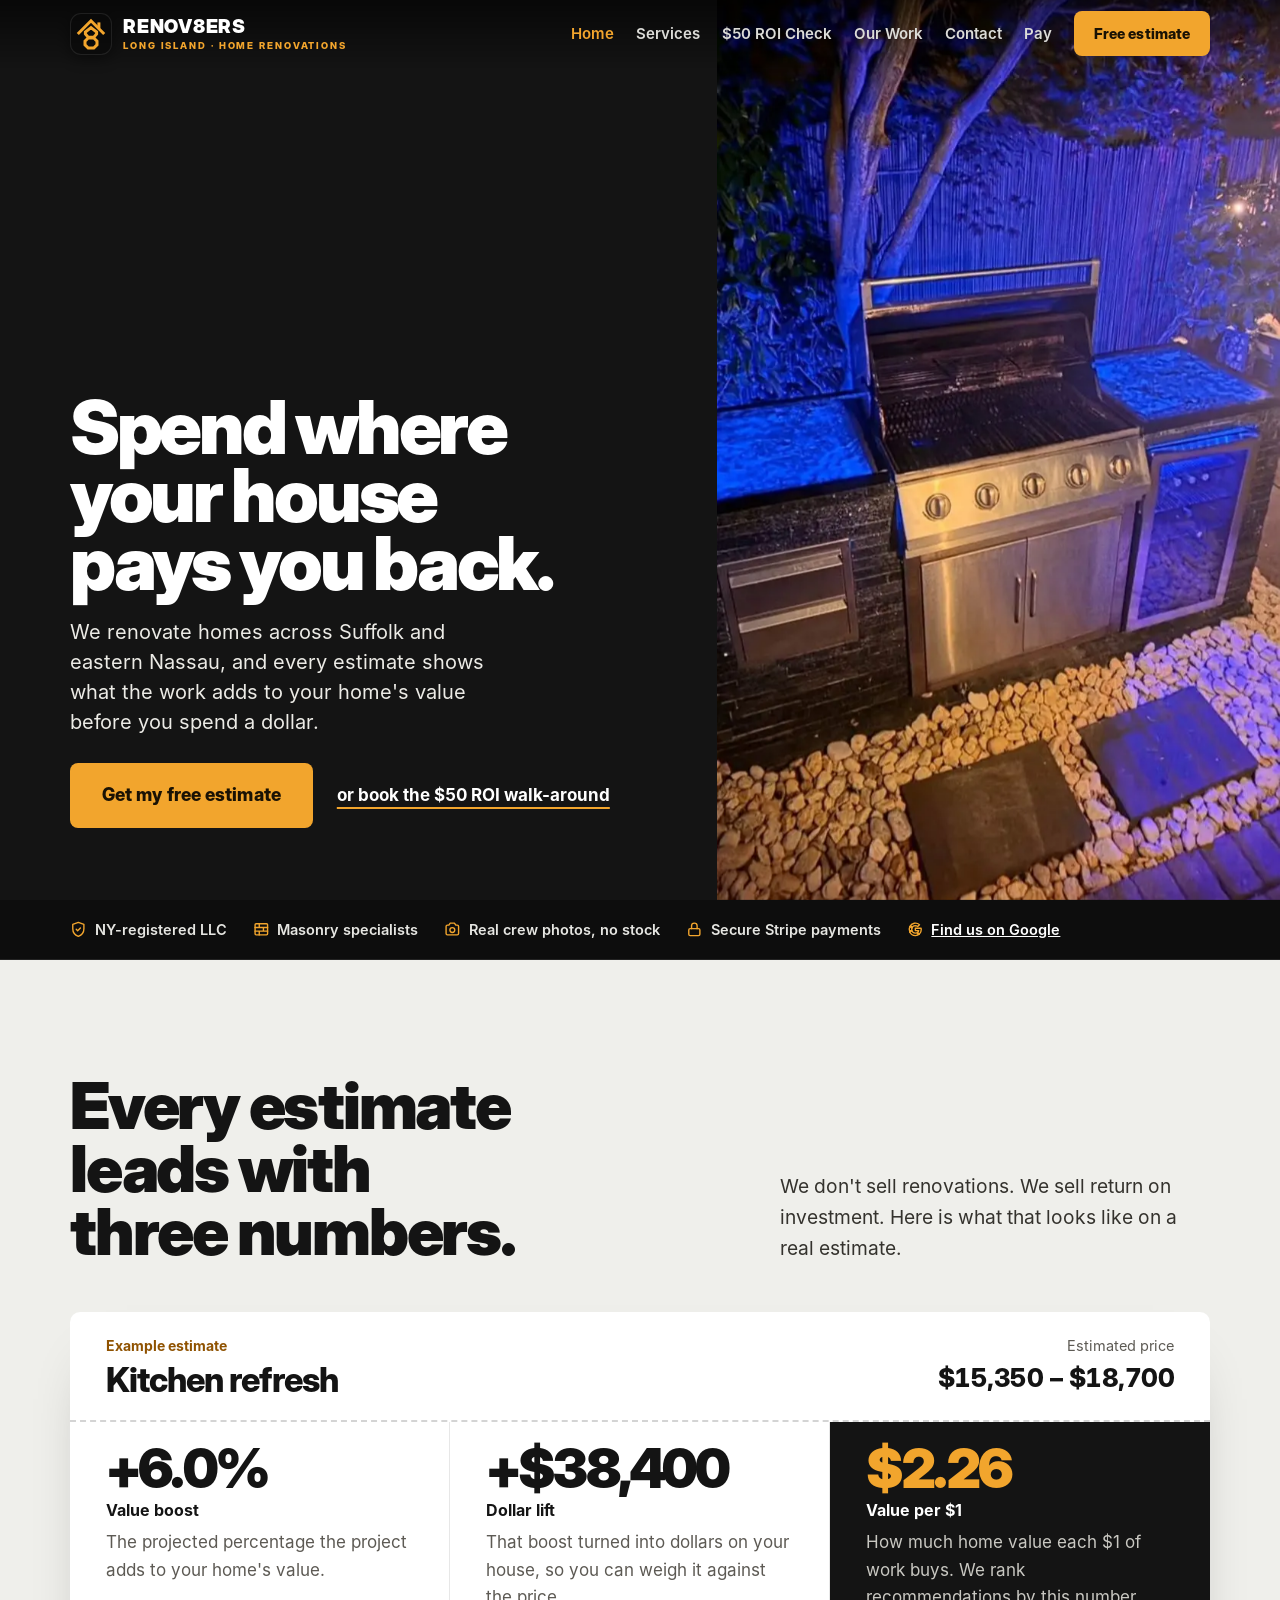
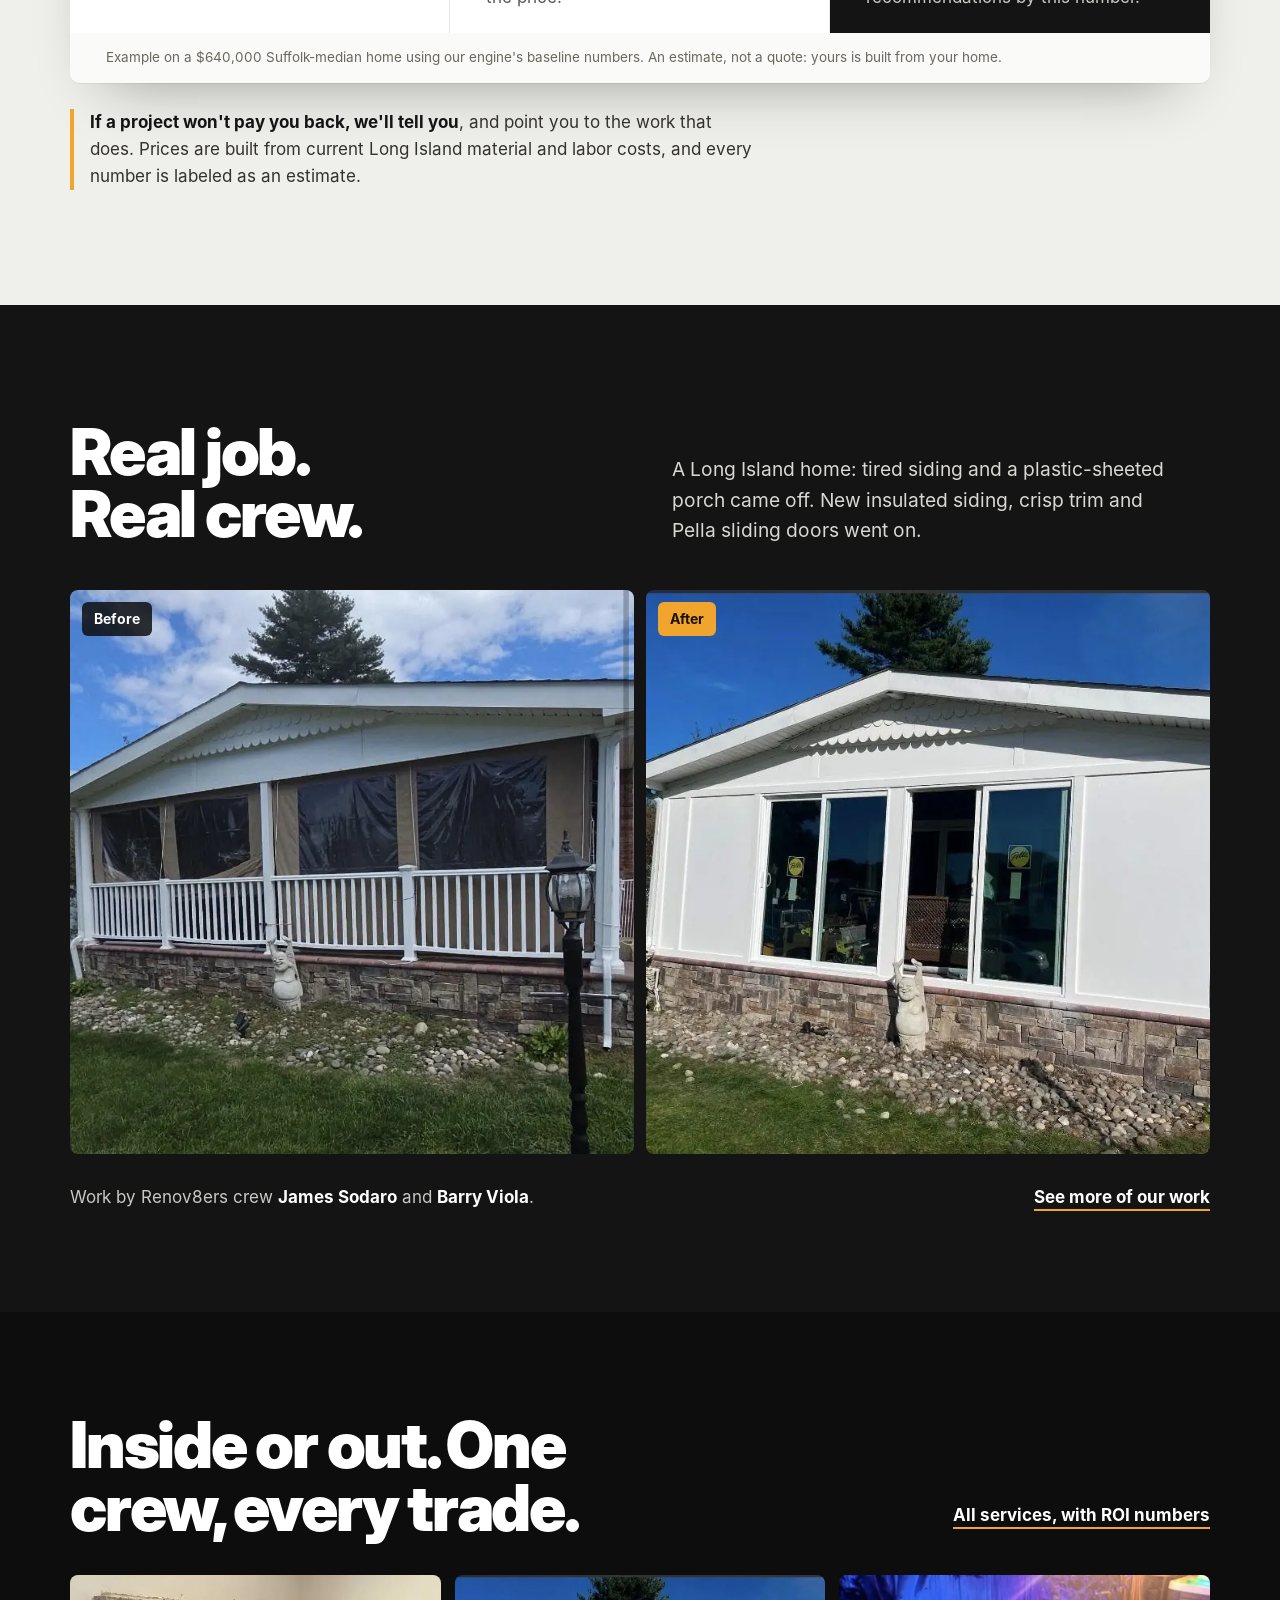
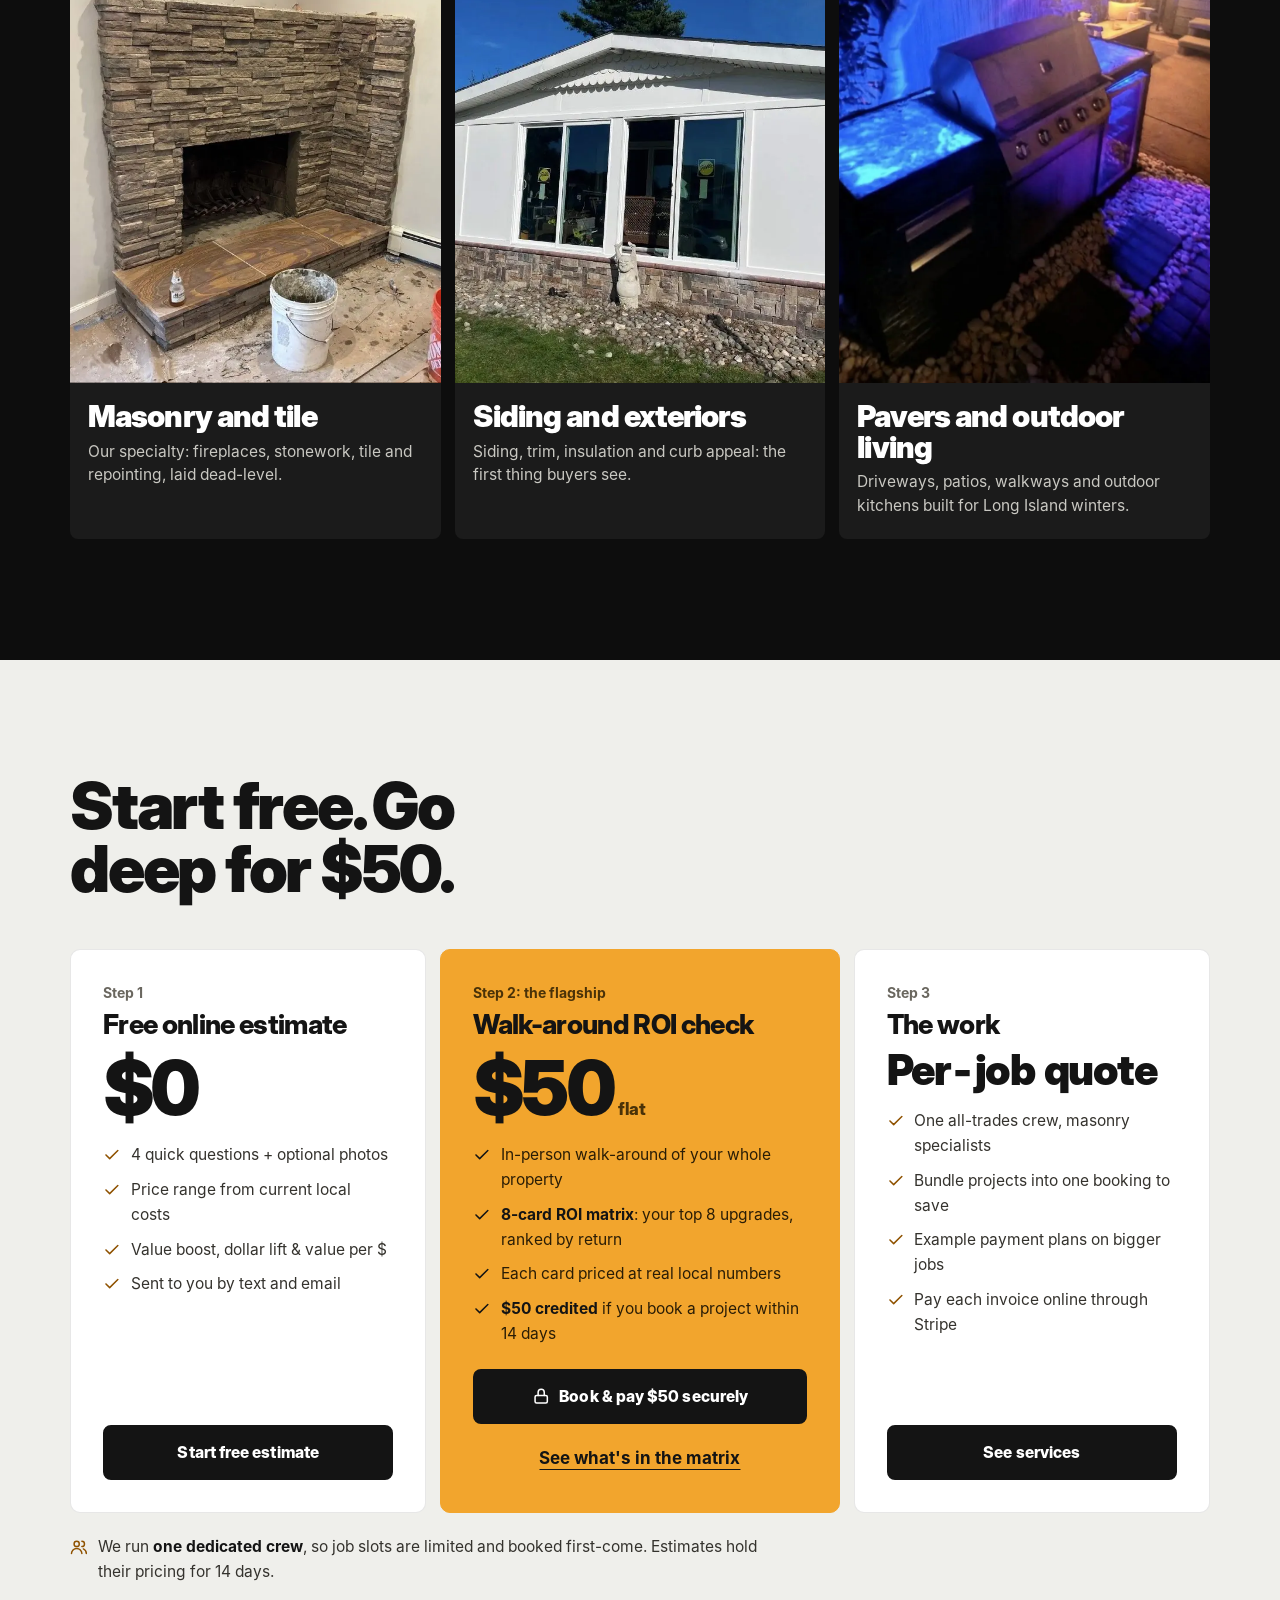
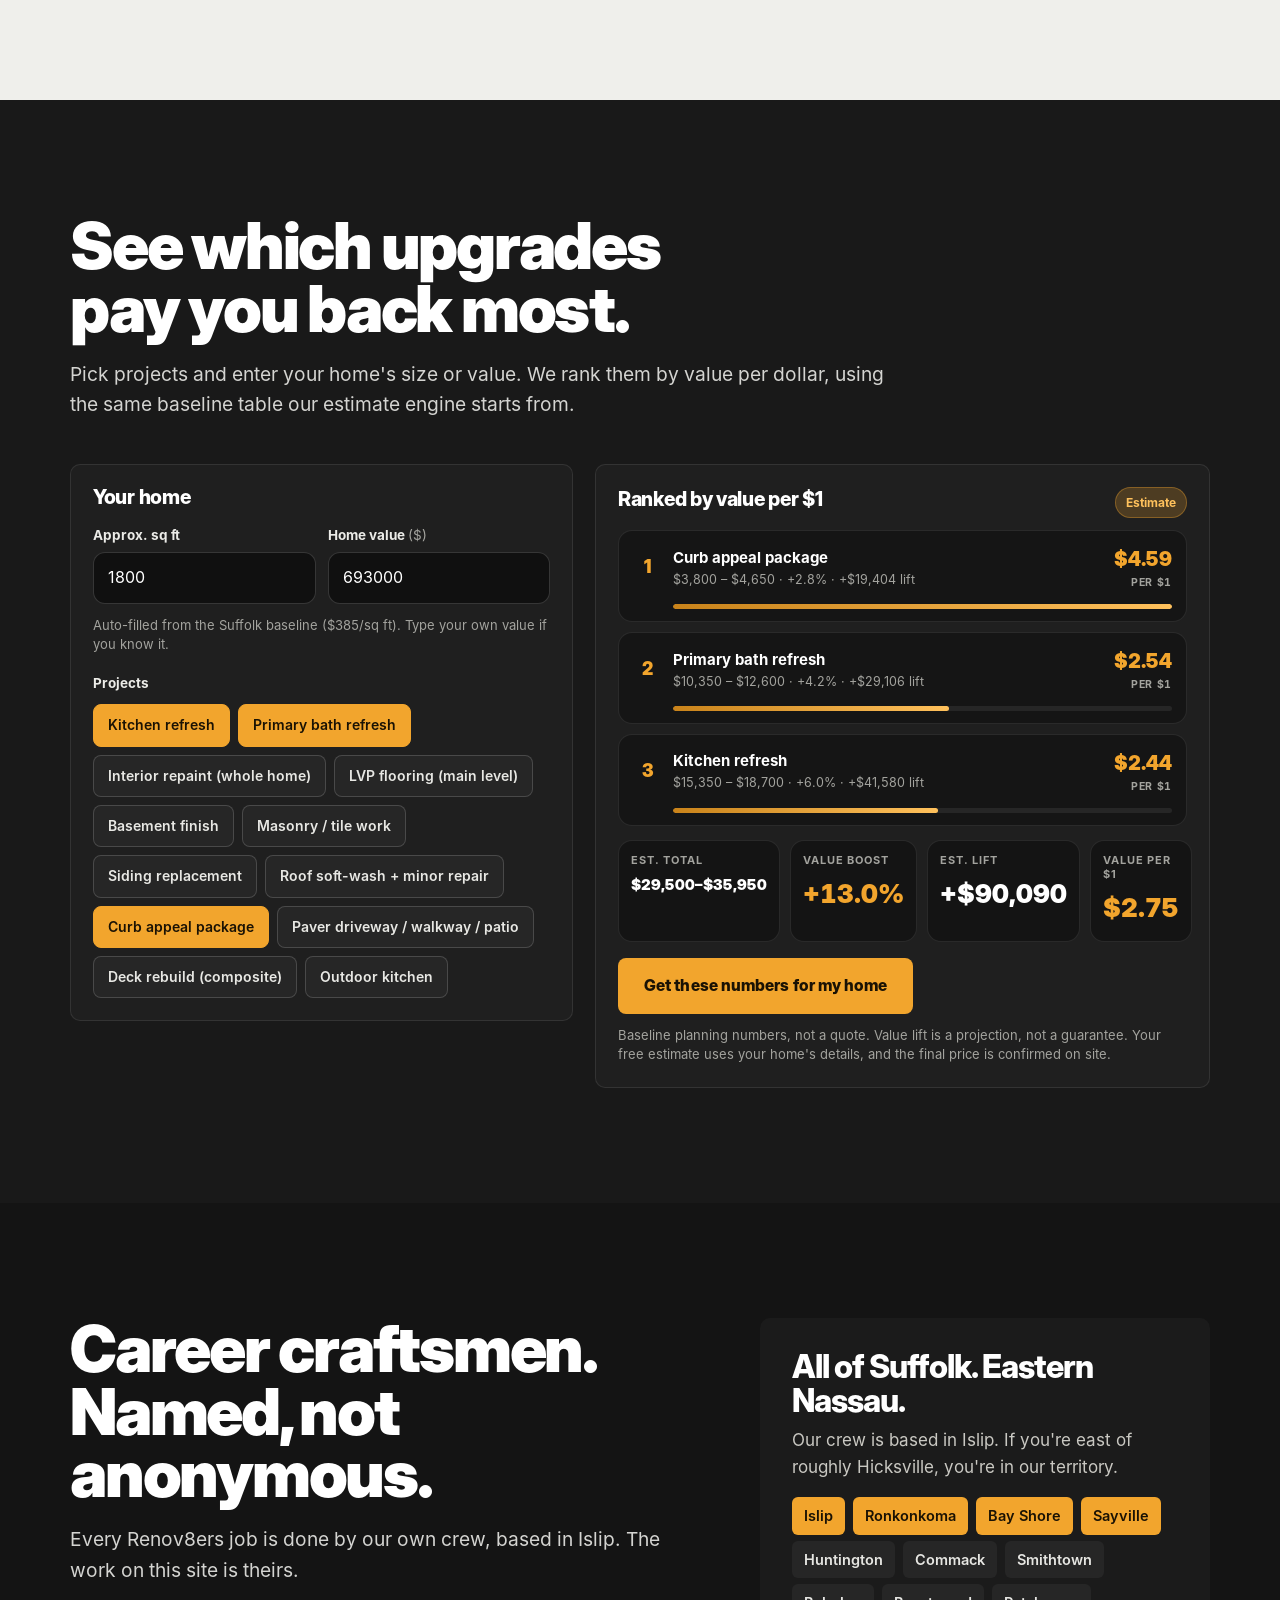
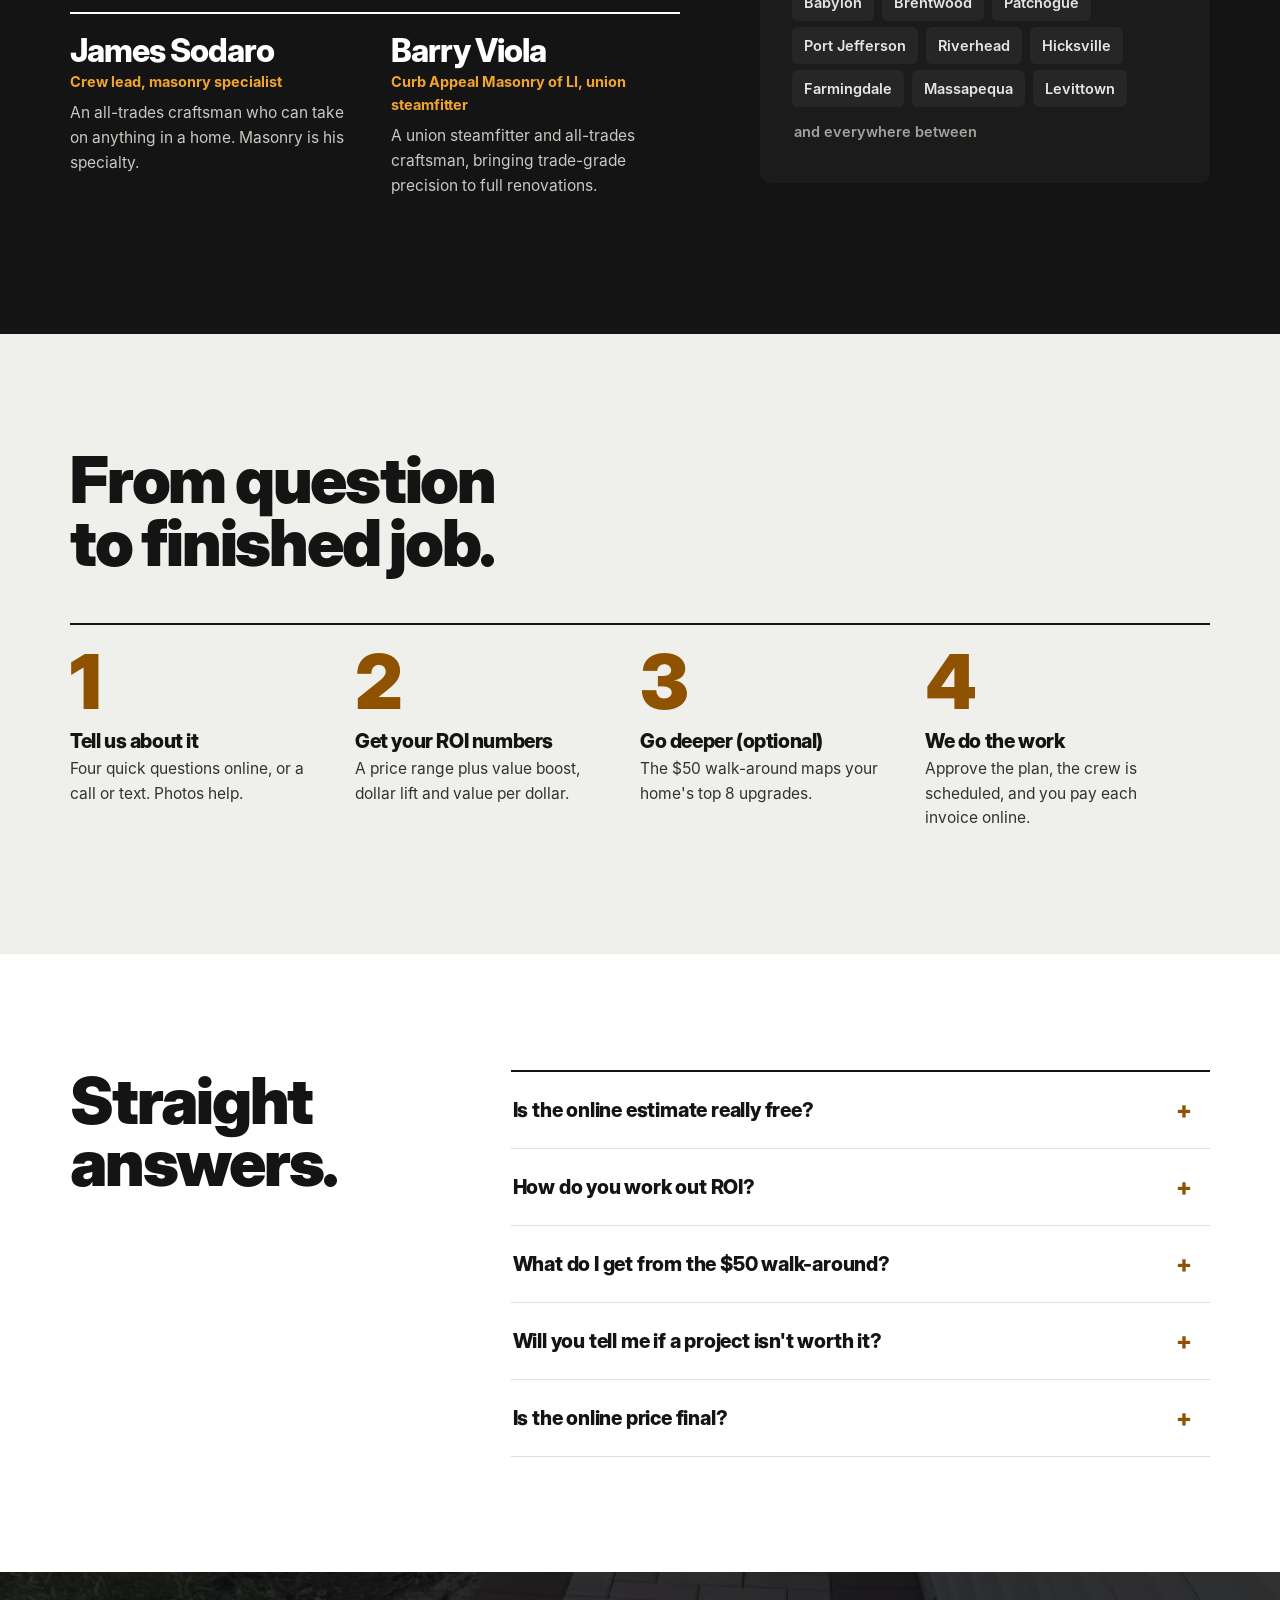
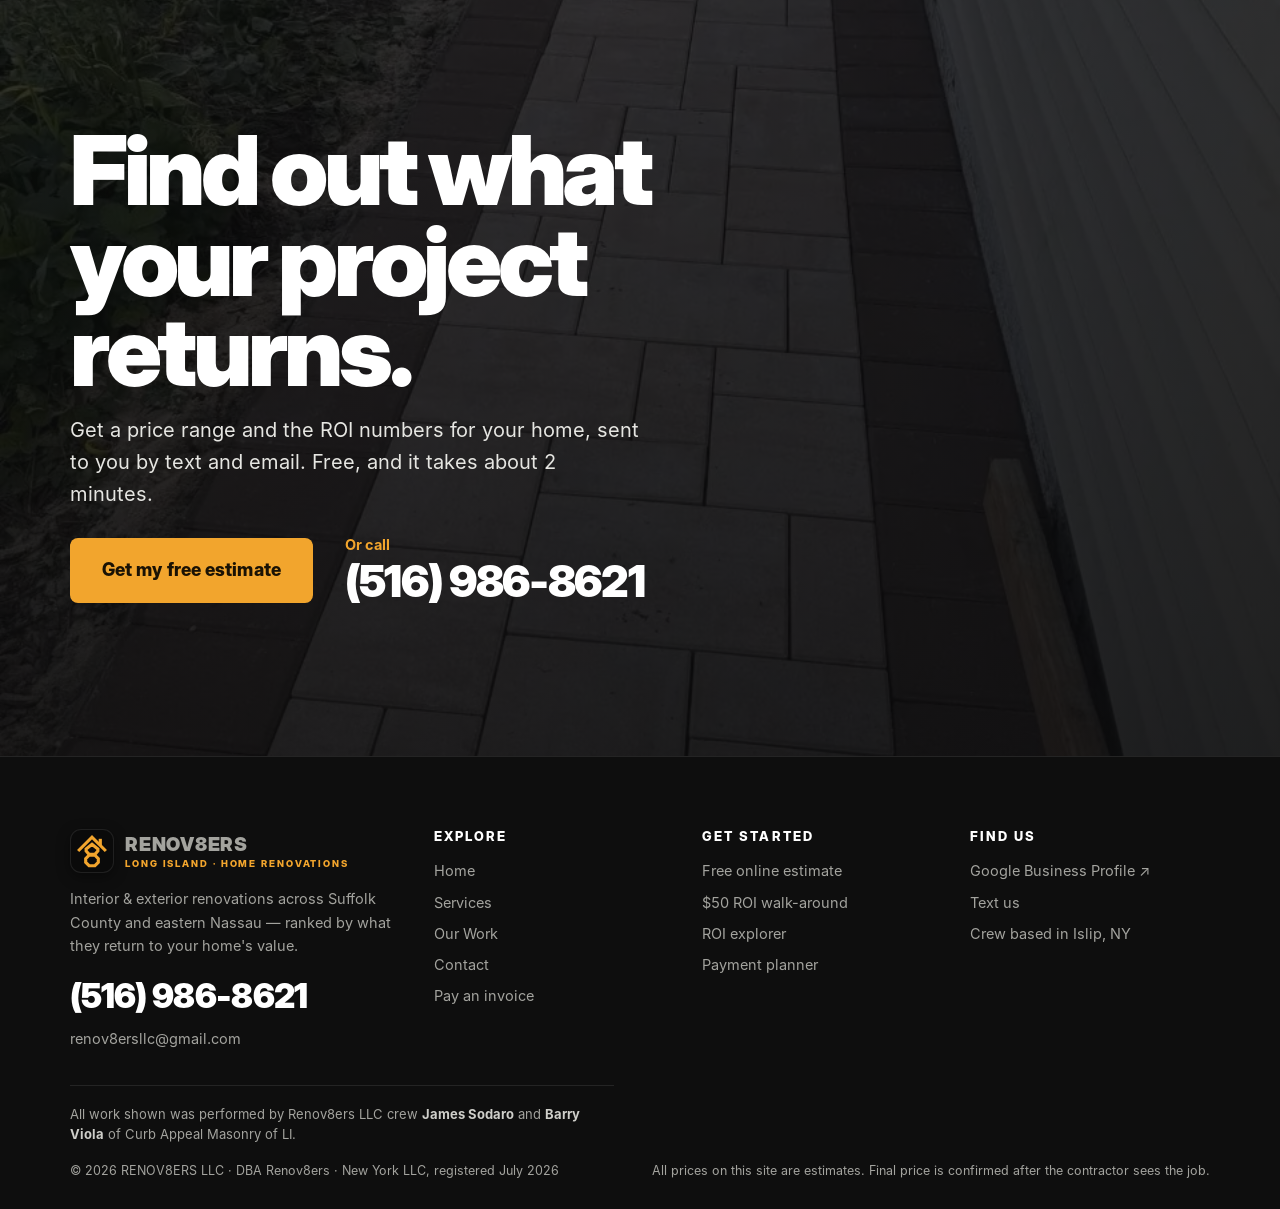
==== commit b889f332: "Bold new home page: full-screen crew photo, the estimate numbers set big, before and after side by s" ====
--- a/index.html
+++ b/index.html
@@ -18,17 +18,15 @@
 <meta property="og:image:alt" content="Renov8ers — Long Island home renovations — (516) 986-8621">
 <meta name="twitter:card" content="summary_large_image">
 <meta name="twitter:image" content="https://renov8ers.github.io/assets/og-banner.png">
-<link rel="preconnect" href="https://fonts.googleapis.com">
-<link rel="preconnect" href="https://fonts.gstatic.com" crossorigin>
-<link href="https://fonts.googleapis.com/css2?family=Archivo:wght@700;800;900&family=Inter:wght@400;500;600;700&display=swap" rel="stylesheet">
-<link rel="stylesheet" href="style.css?v=5">
+<link rel="preload" href="assets/fonts/inter-display-900.woff" as="font" type="font/woff" crossorigin>
+<link rel="stylesheet" href="style.css?v=6">
 <link rel="icon" type="image/png" sizes="32x32" href="assets/icon-32.png">
 <link rel="icon" type="image/png" sizes="180x180" href="assets/favicon.png">
 <link rel="apple-touch-icon" href="assets/icon-180.png">
 <script>document.documentElement.classList.remove('no-js')</script>
 <script type="application/ld+json">{"@context": "https://schema.org", "@type": "HomeAndConstructionBusiness", "@id": "https://renov8ers.github.io/#business", "name": "Renov8ers", "legalName": "RENOV8ERS LLC", "url": "https://renov8ers.github.io/", "telephone": "+1-516-986-8621", "email": "renov8ersllc@gmail.com", "logo": "https://renov8ers.github.io/assets/icon-192.png", "image": ["https://renov8ers.github.io/assets/og-card.jpg", "https://renov8ers.github.io/assets/siding-after.jpg"], "foundingDate": "2026-07", "sameAs": ["https://share.google/YXri1rEaSDHugI1bB"], "slogan": "We show you what every dollar of work returns to your home's value — before you spend it.", "areaServed": [{"@type": "AdministrativeArea", "name": "Suffolk County, NY"}, {"@type": "AdministrativeArea", "name": "Eastern Nassau County, NY"}], "knowsAbout": ["Masonry", "Tile", "Kitchen remodeling", "Bathroom remodeling", "Siding", "Pavers", "Outdoor kitchens"], "makesOffer": [{"@type": "Offer", "name": "Free online renovation estimate with ROI breakdown", "price": "0", "priceCurrency": "USD", "url": "https://renov8ers.github.io/contact.html"}, {"@type": "Offer", "name": "$50 walk-around ROI check (top-8 upgrade ROI matrix)", "price": "50", "priceCurrency": "USD", "url": "https://buy.stripe.com/9B6eVeadI24T0Ur9dG7ok02"}]}</script>
 </head>
-<body>
+<body class="home">
 <a class="skip" href="#main">Skip to content</a>
 <svg width="0" height="0" style="position:absolute" aria-hidden="true"><symbol id="i-phone" viewBox="0 0 24 24"><path d="M22 16.9v3a2 2 0 0 1-2.2 2 19.8 19.8 0 0 1-8.6-3.1 19.5 19.5 0 0 1-6-6A19.8 19.8 0 0 1 2.1 4.2 2 2 0 0 1 4.1 2h3a2 2 0 0 1 2 1.7c.1.9.4 1.8.7 2.7a2 2 0 0 1-.5 2.1L8 9.8a16 16 0 0 0 6 6l1.3-1.3a2 2 0 0 1 2.1-.5c.9.3 1.8.6 2.7.7a2 2 0 0 1 1.7 2z"/></symbol><symbol id="i-msg" viewBox="0 0 24 24"><path d="M21 15a2 2 0 0 1-2 2H7l-4 4V5a2 2 0 0 1 2-2h14a2 2 0 0 1 2 2z"/></symbol><symbol id="i-arrow" viewBox="0 0 24 24"><path d="M5 12h14M13 6l6 6-6 6"/></symbol><symbol id="i-check" viewBox="0 0 24 24"><path d="M20 6 9 17l-5-5"/></symbol><symbol id="i-bolt" viewBox="0 0 24 24"><path d="M13 2 3 14h9l-1 8 10-12h-9z"/></symbol><symbol id="i-lock" viewBox="0 0 24 24"><rect x="4" y="11" width="16" height="10" rx="2"/><path d="M8 11V7a4 4 0 0 1 8 0v4"/></symbol><symbol id="i-pin" viewBox="0 0 24 24"><path d="M12 22s7-6.2 7-12a7 7 0 0 0-14 0c0 5.8 7 12 7 12z"/><circle cx="12" cy="10" r="2.5"/></symbol><symbol id="i-chart" viewBox="0 0 24 24"><path d="M3 3v18h18"/><path d="m7 15 4-4 3 3 6-6"/><path d="M15 8h5v5"/></symbol><symbol id="i-home" viewBox="0 0 24 24"><path d="m3 11 9-8 9 8"/><path d="M5 10v10h14V10"/><path d="M10 20v-6h4v6"/></symbol><symbol id="i-dollar" viewBox="0 0 24 24"><path d="M12 2v20"/><path d="M17 6H9.5a3.5 3.5 0 0 0 0 7h5a3.5 3.5 0 0 1 0 7H6"/></symbol><symbol id="i-camera" viewBox="0 0 24 24"><path d="M3 8a2 2 0 0 1 2-2h2l2-3h6l2 3h2a2 2 0 0 1 2 2v10a2 2 0 0 1-2 2H5a2 2 0 0 1-2-2z"/><circle cx="12" cy="13" r="3.5"/></symbol><symbol id="i-shield" viewBox="0 0 24 24"><path d="M12 2 4 5v6c0 5 3.4 9.3 8 11 4.6-1.7 8-6 8-11V5z"/><path d="m9 12 2 2 4-4"/></symbol><symbol id="i-clock" viewBox="0 0 24 24"><circle cx="12" cy="12" r="9"/><path d="M12 7v5l3 2"/></symbol><symbol id="i-users" viewBox="0 0 24 24"><circle cx="9" cy="8" r="3.5"/><path d="M2 21a7 7 0 0 1 14 0"/><path d="M16 4.5a3.5 3.5 0 0 1 0 7M22 21a7 7 0 0 0-4-6.3"/></symbol><symbol id="i-grid" viewBox="0 0 24 24"><rect x="3" y="3" width="7" height="7" rx="1.5"/><rect x="14" y="3" width="7" height="7" rx="1.5"/><rect x="3" y="14" width="7" height="7" rx="1.5"/><rect x="14" y="14" width="7" height="7" rx="1.5"/></symbol><symbol id="i-swap" viewBox="0 0 24 24"><path d="m8 7-5 5 5 5M16 7l5 5-5 5"/></symbol><symbol id="i-mail" viewBox="0 0 24 24"><rect x="3" y="5" width="18" height="14" rx="2"/><path d="m3 7 9 6 9-6"/></symbol><symbol id="i-star" viewBox="0 0 24 24"><path d="m12 3 2.7 5.6 6.1.9-4.4 4.3 1 6.1L12 17l-5.4 2.9 1-6.1L3.2 9.5l6.1-.9z"/></symbol><symbol id="i-brick" viewBox="0 0 24 24"><rect x="3" y="4" width="18" height="16" rx="1.5"/><path d="M3 9.3h18M3 14.6h18M9 4v5.3M15 9.3v5.3M9 14.6V20"/></symbol><symbol id="i-cal" viewBox="0 0 24 24"><rect x="3" y="5" width="18" height="16" rx="2"/><path d="M3 10h18M8 3v4M16 3v4"/></symbol><symbol id="i-google" viewBox="0 0 24 24"><path d="M20.5 12.2c0-.6-.1-1.2-.2-1.7H12v3.3h4.8a4.1 4.1 0 0 1-1.8 2.7v2.2h2.9c1.7-1.6 2.6-3.9 2.6-6.5z"/><path d="M12 21c2.4 0 4.5-.8 5.9-2.2l-2.9-2.2c-.8.5-1.8.9-3 .9a5.2 5.2 0 0 1-4.9-3.6H4.1v2.3A9 9 0 0 0 12 21z"/><path d="M7.1 13.9a5.4 5.4 0 0 1 0-3.5V8H4.1a9 9 0 0 0 0 8.1z"/><path d="M12 6.6c1.3 0 2.5.5 3.4 1.3l2.6-2.6A9 9 0 0 0 4.1 8l3 2.3A5.2 5.2 0 0 1 12 6.6z"/></symbol></svg>
 <header class="hdr" id="hdr">
@@ -49,123 +47,133 @@
 </header>
 
 <main id="main">
-<section class="hero">
-  <div class="hero-bg"><picture><source srcset="assets/siding-after.webp" type="image/webp"><img src="assets/siding-after.jpg" alt="" width="960" height="697" fetchpriority="high"></picture></div>
-  <div class="wrap hero-grid">
-    <div>
-      <span class="eyebrow">Long Island renovations · ROI first</span>
-      <h1>Know what every dollar <span class="hl">returns</span> — before you spend it.</h1>
-      <p class="lede">We renovate homes across Suffolk and eastern Nassau and rank every recommendation by what it adds to your home's value: <b style="color:#fff">value boost %, dollar lift and value per dollar.</b></p>
-      <div class="cta-row">
-        <a class="btn btn-amber" href="contact.html#estimate"><svg class="ic" aria-hidden="true"><use href="#i-bolt"/></svg> Get my free estimate</a>
-        <a class="btn btn-line" href="https://buy.stripe.com/9B6eVeadI24T0Ur9dG7ok02" data-track="stripe-walkaround"><svg class="ic" aria-hidden="true"><use href="#i-grid"/></svg> Book the $50 ROI walk-around</a>
-      </div>
-      <div class="hero-meta">
-        <span><svg class="ic" aria-hidden="true"><use href="#i-phone"/></svg> <a href="tel:+15169868621">(516) 986-8621</a></span>
-        <span><svg class="ic" aria-hidden="true"><use href="#i-clock"/></svg> Online estimate in about 2 minutes</span>
-        <span><svg class="ic" aria-hidden="true"><use href="#i-pin"/></svg> Crew based in Islip</span>
-      </div>
-    </div>
-    <div class="roi-card rv" id="hero-roi" data-lift="38400" data-vpd="2.26" data-boost="6.0">
-  <div class="rc-top"><span class="rc-label">Example ROI card</span><span class="chip chip-live">Estimate engine</span></div>
-  <h3>Kitchen refresh</h3>
-  <p class="rc-price">Estimated price <b class="num">$15,350 – $18,700</b></p>
-  <div class="metrics">
-    <div class="metric"><div class="k">Value boost</div><div class="v num">+6.0%</div></div>
-    <div class="metric"><div class="k">Est. value lift</div><div class="v white num">+$38,400</div></div>
-    <div class="metric"><div class="k">Value per $1</div><div class="v num">$2.26</div></div>
-  </div>
-  <div class="bar" aria-hidden="true"><i data-w="75"></i></div>
-  <p class="rc-foot">Example on a $640,000 Suffolk-median home using our engine's baseline numbers. An estimate, not a quote — yours is built from your home.</p>
-</div>
-  </div>
-</section>
-
-<div class="trustbar">
+<section class="hx" aria-labelledby="hx-h">
+  <div class="hx-photo"><picture><source srcset="assets/outdoor-kitchen-3.webp" type="image/webp"><img src="assets/outdoor-kitchen-3.jpg" alt="Stone-clad outdoor kitchen with a built-in grill, lit at night, built by the Renov8ers crew" width="738" height="1600" fetchpriority="high"></picture></div>
+  <div class="hx-copy">
+    <h1 id="hx-h"><span>Spend where</span> <span>your house</span> <span>pays you back.</span></h1>
+    <p class="hx-sub">We renovate homes across Suffolk and eastern Nassau, and every estimate shows what the work adds to your home's value before you spend a dollar.</p>
+    <div class="hx-actions">
+      <a class="btn btn-amber btn-xl" href="contact.html#estimate">Get my free estimate</a>
+      <a class="hx-link" href="https://buy.stripe.com/9B6eVeadI24T0Ur9dG7ok02" data-track="stripe-walkaround">or book the $50 ROI walk-around</a>
+    </div>
+  </div>
+</section>
+
+<div class="hx-facts">
   <ul class="wrap">
     <li><svg class="ic" aria-hidden="true"><use href="#i-shield"/></svg> NY-registered LLC</li>
     <li><svg class="ic" aria-hidden="true"><use href="#i-brick"/></svg> Masonry specialists</li>
-    <li><svg class="ic" aria-hidden="true"><use href="#i-camera"/></svg> Real crew photos — no stock</li>
+    <li><svg class="ic" aria-hidden="true"><use href="#i-camera"/></svg> Real crew photos, no stock</li>
     <li><svg class="ic" aria-hidden="true"><use href="#i-lock"/></svg> Secure Stripe payments</li>
     <li><svg class="ic" aria-hidden="true"><use href="#i-google"/></svg> <a href="https://share.google/YXri1rEaSDHugI1bB" target="_blank" rel="noopener">Find us on Google</a></li>
   </ul>
 </div>
 
-<section class="paper">
-  <div class="wrap">
-    <div class="sec-head center rv">
-      <span class="eyebrow">How we price</span>
-      <h2>We don't sell renovations.<br><span class="amber">We sell return on investment.</span></h2>
-      <p class="lede">Every estimate leads with the three numbers that matter to a homeowner.</p>
-    </div>
-    <div class="grid-3">
-      <div class="card pillar rv"><div class="big">%</div><h3>Value boost</h3><p>The projected percentage the project adds to your home's value.</p></div>
-      <div class="card pillar rv"><div class="big">$</div><h3>Dollar lift</h3><p>That boost turned into dollars on your house, so you can weigh it against the price.</p></div>
-      <div class="card pillar rv"><div class="big">÷</div><h3>Value per dollar</h3><p>How much home value each $1 of work buys. We rank recommendations by this number.</p></div>
-    </div>
-    <div class="honest rv"><svg class="ic" aria-hidden="true"><use href="#i-shield"/></svg><p><b>If a project won't pay you back, we'll tell you</b> — and point you to the work that does. Prices are built from current Long Island material and labor costs, and every number is labeled as an estimate.</p></div>
-  </div>
-</section>
-
-<section class="sec-alt" id="offers">
-  <div class="wrap">
-    <div class="sec-head center rv">
-      <span class="eyebrow">Three ways to start</span>
-      <h2>Start free. <span class="amber">Go deep for $50.</span></h2>
-    </div>
-    <div class="offers">
-      <div class="offer rv">
-        <span class="step-n">Step 1</span>
+<section class="ledger" aria-labelledby="ledger-h">
+  <div class="wrap">
+    <div class="ledger-head">
+      <h2 id="ledger-h">Every estimate leads with three numbers.</h2>
+      <p>We don't sell renovations. We sell return on investment. Here is what that looks like on a real estimate.</p>
+    </div>
+    <article class="slip">
+      <header class="slip-top">
+        <div><span class="slip-k">Example estimate</span><h3>Kitchen refresh</h3></div>
+        <p class="slip-price">Estimated price<b class="num">$15,350 – $18,700</b></p>
+      </header>
+      <dl class="slip-rows">
+        <div><dt><span class="slip-n num">+6.0%</span><span class="slip-l">Value boost</span></dt><dd>The projected percentage the project adds to your home's value.</dd></div>
+        <div><dt><span class="slip-n num">+$38,400</span><span class="slip-l">Dollar lift</span></dt><dd>That boost turned into dollars on your house, so you can weigh it against the price.</dd></div>
+        <div class="slip-key"><dt><span class="slip-n num">$2.26</span><span class="slip-l">Value per $1</span></dt><dd>How much home value each $1 of work buys. We rank recommendations by this number.</dd></div>
+      </dl>
+      <p class="slip-foot">Example on a $640,000 Suffolk-median home using our engine's baseline numbers. An estimate, not a quote: yours is built from your home.</p>
+    </article>
+    <p class="ledger-honest"><b>If a project won't pay you back, we'll tell you</b>, and point you to the work that does. Prices are built from current Long Island material and labor costs, and every number is labeled as an estimate.</p>
+  </div>
+</section>
+
+<section class="proof" aria-labelledby="proof-h">
+  <div class="wrap proof-head">
+    <h2 id="proof-h">Real job. Real crew.</h2>
+    <p>A Long Island home: tired siding and a plastic-sheeted porch came off. New insulated siding, crisp trim and Pella sliding doors went on.</p>
+  </div>
+  <div class="proof-pair">
+    <figure><picture><source srcset="assets/siding-before.webp" type="image/webp"><img src="assets/siding-before.jpg" alt="Before: old siding and an enclosed porch with plastic sheeting" width="960" height="1208" loading="lazy" decoding="async"></picture><figcaption>Before</figcaption></figure>
+    <figure><picture><source srcset="assets/siding-after.webp" type="image/webp"><img src="assets/siding-after.jpg" alt="After: new siding, trim and sliding glass doors" width="960" height="697" loading="lazy" decoding="async"></picture><figcaption class="is-after">After</figcaption></figure>
+  </div>
+  <div class="wrap proof-foot">
+    <p>Work by Renov8ers crew <b>James Sodaro</b> and <b>Barry Viola</b>.</p>
+    <a class="tlink" href="work.html">See more of our work</a>
+  </div>
+</section>
+
+<section class="trades" aria-labelledby="trades-h">
+  <div class="wrap">
+    <div class="trades-head">
+      <h2 id="trades-h">Inside or out. One crew, every trade.</h2>
+      <a class="tlink" href="services.html">All services, with ROI numbers</a>
+    </div>
+  </div>
+  <ul class="tiles" tabindex="0" aria-label="What we do">
+    <li><a class="tile" href="services.html#masonry"><picture><source srcset="assets/fireplace.webp" type="image/webp"><img src="assets/fireplace.jpg" alt="Stacked stone fireplace with wood mantel" width="960" height="786" loading="lazy" decoding="async"></picture><span class="tile-body"><span class="tile-t">Masonry and tile</span><span class="tile-d">Our specialty: fireplaces, stonework, tile and repointing, laid dead-level.</span></span></a></li>
+    <li><a class="tile" href="services.html#exterior"><picture><source srcset="assets/siding-after.webp" type="image/webp"><img src="assets/siding-after.jpg" alt="New siding and sliding glass doors on a Long Island home" width="960" height="697" loading="lazy" decoding="async"></picture><span class="tile-body"><span class="tile-t">Siding and exteriors</span><span class="tile-d">Siding, trim, insulation and curb appeal: the first thing buyers see.</span></span></a></li>
+    <li><a class="tile" href="services.html#outdoor"><picture><source srcset="assets/outdoor-kitchen-2.webp" type="image/webp"><img src="assets/outdoor-kitchen-2.jpg" alt="Outdoor kitchen with a stone-clad grill island" width="960" height="948" loading="lazy" decoding="async"></picture><span class="tile-body"><span class="tile-t">Pavers and outdoor living</span><span class="tile-d">Driveways, patios, walkways and outdoor kitchens built for Long Island winters.</span></span></a></li>
+  </ul>
+</section>
+
+<section class="ways" id="offers" aria-labelledby="ways-h">
+  <div class="wrap">
+    <h2 id="ways-h">Start free. Go deep for $50.</h2>
+    <ol class="ways-list">
+      <li class="way">
+        <span class="way-n">Step 1</span>
         <h3>Free online estimate</h3>
-        <div class="price">$0</div>
+        <div class="way-price">$0</div>
         <ul>
-          <li><svg class="ic" aria-hidden="true"><use href="#i-check"/></svg> 4 quick questions + optional photos</li>
-          <li><svg class="ic" aria-hidden="true"><use href="#i-check"/></svg> Price range from current local costs</li>
-          <li><svg class="ic" aria-hidden="true"><use href="#i-check"/></svg> Value boost, dollar lift &amp; value per $</li>
-          <li><svg class="ic" aria-hidden="true"><use href="#i-check"/></svg> Sent to you by text and email</li>
+          <li><svg class="ic" aria-hidden="true"><use href="#i-check"/></svg> <span>4 quick questions + optional photos</span></li>
+          <li><svg class="ic" aria-hidden="true"><use href="#i-check"/></svg> <span>Price range from current local costs</span></li>
+          <li><svg class="ic" aria-hidden="true"><use href="#i-check"/></svg> <span>Value boost, dollar lift &amp; value per $</span></li>
+          <li><svg class="ic" aria-hidden="true"><use href="#i-check"/></svg> <span>Sent to you by text and email</span></li>
         </ul>
-        <a class="btn btn-line btn-block" href="contact.html#estimate">Start free estimate</a>
-      </div>
-      <div class="offer flag rv" id="walkaround">
-        <span class="badge">Most popular</span>
-        <span class="step-n">Step 2 · The flagship</span>
+        <a class="btn btn-ink btn-block" href="contact.html#estimate">Start free estimate</a>
+      </li>
+      <li class="way way-flag" id="walkaround">
+        <span class="way-n">Step 2: the flagship</span>
         <h3>Walk-around ROI check</h3>
-        <div class="price">$50<small>flat</small></div>
+        <div class="way-price">$50<small>flat</small></div>
         <ul>
-          <li><svg class="ic" aria-hidden="true"><use href="#i-check"/></svg> In-person walk-around of your whole property</li>
-          <li><svg class="ic" aria-hidden="true"><use href="#i-check"/></svg> <b style="color:#fff">8-card ROI matrix</b>: your top 8 upgrades, ranked by return</li>
-          <li><svg class="ic" aria-hidden="true"><use href="#i-check"/></svg> Each card priced at real local numbers</li>
-          <li><svg class="ic" aria-hidden="true"><use href="#i-check"/></svg> <b style="color:#fff">$50 credited</b> if you book a project within 14 days</li>
+          <li><svg class="ic" aria-hidden="true"><use href="#i-check"/></svg> <span>In-person walk-around of your whole property</span></li>
+          <li><svg class="ic" aria-hidden="true"><use href="#i-check"/></svg> <span><b>8-card ROI matrix</b>: your top 8 upgrades, ranked by return</span></li>
+          <li><svg class="ic" aria-hidden="true"><use href="#i-check"/></svg> <span>Each card priced at real local numbers</span></li>
+          <li><svg class="ic" aria-hidden="true"><use href="#i-check"/></svg> <span><b>$50 credited</b> if you book a project within 14 days</span></li>
         </ul>
-        <a class="btn btn-amber btn-block" href="https://buy.stripe.com/9B6eVeadI24T0Ur9dG7ok02" data-track="stripe-walkaround"><svg class="ic" aria-hidden="true"><use href="#i-lock"/></svg> Book &amp; pay $50 securely</a>
-        <a class="fine center" style="display:block;margin-top:10px;color:var(--amber-hi)" href="roi-check.html">See what's in the matrix →</a>
-      </div>
-      <div class="offer rv">
-        <span class="step-n">Step 3</span>
+        <a class="btn btn-ink btn-block" href="https://buy.stripe.com/9B6eVeadI24T0Ur9dG7ok02" data-track="stripe-walkaround"><svg class="ic" aria-hidden="true"><use href="#i-lock"/></svg> Book &amp; pay $50 securely</a>
+        <a class="way-more" href="roi-check.html">See what's in the matrix</a>
+      </li>
+      <li class="way">
+        <span class="way-n">Step 3</span>
         <h3>The work</h3>
-        <div class="price" style="font-size:30px">Per-job quote</div>
+        <div class="way-price way-price-sm">Per-job quote</div>
         <ul>
-          <li><svg class="ic" aria-hidden="true"><use href="#i-check"/></svg> One all-trades crew, masonry specialists</li>
-          <li><svg class="ic" aria-hidden="true"><use href="#i-check"/></svg> Bundle projects into one booking to save</li>
-          <li><svg class="ic" aria-hidden="true"><use href="#i-check"/></svg> Example payment plans on bigger jobs</li>
-          <li><svg class="ic" aria-hidden="true"><use href="#i-check"/></svg> Pay each invoice online through Stripe</li>
+          <li><svg class="ic" aria-hidden="true"><use href="#i-check"/></svg> <span>One all-trades crew, masonry specialists</span></li>
+          <li><svg class="ic" aria-hidden="true"><use href="#i-check"/></svg> <span>Bundle projects into one booking to save</span></li>
+          <li><svg class="ic" aria-hidden="true"><use href="#i-check"/></svg> <span>Example payment plans on bigger jobs</span></li>
+          <li><svg class="ic" aria-hidden="true"><use href="#i-check"/></svg> <span>Pay each invoice online through Stripe</span></li>
         </ul>
-        <a class="btn btn-line btn-block" href="services.html">See services</a>
-      </div>
-    </div>
-    <p class="window rv"><svg class="ic" aria-hidden="true"><use href="#i-users"/></svg> <span>We run <b style="color:#fff">one dedicated crew</b>, so job slots are limited and booked first-come. Estimates hold their pricing for 14 days.</span></p>
-  </div>
-</section>
-
-<section id="roi-explorer">
-  <div class="wrap">
-    <div class="sec-head rv">
-      <span class="eyebrow">ROI explorer</span>
-      <h2>See which upgrades <span class="amber">pay you back most.</span></h2>
+        <a class="btn btn-ink btn-block" href="services.html">See services</a>
+      </li>
+    </ol>
+    <p class="ways-note"><svg class="ic" aria-hidden="true"><use href="#i-users"/></svg> <span>We run <b>one dedicated crew</b>, so job slots are limited and booked first-come. Estimates hold their pricing for 14 days.</span></p>
+  </div>
+</section>
+
+<section id="roi-explorer" class="xp">
+  <div class="wrap">
+    <div class="xp-head">
+      <h2>See which upgrades pay you back most.</h2>
       <p class="lede">Pick projects and enter your home's size or value. We rank them by value per dollar, using the same baseline table our estimate engine starts from.</p>
     </div>
     <div class="explorer">
-      <div class="panel rv">
+      <div class="panel">
         <h3>Your home</h3>
         <div class="inputs">
           <div class="field" style="margin:0"><label for="x-sqft">Approx. sq ft</label><input id="x-sqft" type="number" inputmode="numeric" min="400" max="20000" value="1800"></div>
@@ -175,113 +183,68 @@
         <span class="lbl">Projects</span>
         <div class="jobchips" id="x-jobs" style="margin-top:8px"><label class="jobchip"><input type="checkbox" value="kitchen" checked><span>Kitchen refresh</span></label><label class="jobchip"><input type="checkbox" value="bath" checked><span>Primary bath refresh</span></label><label class="jobchip"><input type="checkbox" value="paint"><span>Interior repaint (whole home)</span></label><label class="jobchip"><input type="checkbox" value="flooring"><span>LVP flooring (main level)</span></label><label class="jobchip"><input type="checkbox" value="basement"><span>Basement finish</span></label><label class="jobchip"><input type="checkbox" value="masonry_tile"><span>Masonry / tile work</span></label><label class="jobchip"><input type="checkbox" value="siding"><span>Siding replacement</span></label><label class="jobchip"><input type="checkbox" value="roof"><span>Roof soft-wash + minor repair</span></label><label class="jobchip"><input type="checkbox" value="curb" checked><span>Curb appeal package</span></label><label class="jobchip"><input type="checkbox" value="pavers"><span>Paver driveway / walkway / patio</span></label><label class="jobchip"><input type="checkbox" value="deck"><span>Deck rebuild (composite)</span></label><label class="jobchip"><input type="checkbox" value="outdoor_kitchen"><span>Outdoor kitchen</span></label></div>
       </div>
-      <div class="panel rv" aria-live="polite">
+      <div class="panel" aria-live="polite">
         <div class="rc-top" style="display:flex;justify-content:space-between;align-items:center;margin-bottom:12px"><h3>Ranked by value per $1</h3><span class="chip">Estimate</span></div>
         <div class="results" id="x-results"><div class="empty">Pick a project to see its numbers.</div></div>
         <div class="totals" id="x-totals"></div>
-        <div class="cta-row" style="margin-top:16px"><a class="btn btn-amber" id="x-cta" href="contact.html#estimate"><svg class="ic" aria-hidden="true"><use href="#i-bolt"/></svg> Get these numbers for my home</a></div>
+        <div class="cta-row" style="margin-top:16px"><a class="btn btn-amber" id="x-cta" href="contact.html#estimate">Get these numbers for my home</a></div>
         <p class="fine" style="margin-top:12px">Baseline planning numbers, not a quote. Value lift is a projection, not a guarantee. Your free estimate uses your home's details, and the final price is confirmed on site.</p>
       </div>
     </div>
   </div>
 </section>
 
-<section class="sec-alt">
-  <div class="wrap grid-2">
-    <div class="rv">
-      <span class="eyebrow">Proof, not promises</span>
-      <h2>Real job. <span class="amber">Drag to compare.</span></h2>
-      <p class="lede">A Long Island home: tired siding and a plastic-sheeted porch came off. New insulated siding, crisp trim and Pella sliding doors went on.</p>
-      <div class="cta-row" style="margin-top:22px"><a class="btn btn-line" href="work.html">See more of our work <svg class="ic" aria-hidden="true"><use href="#i-arrow"/></svg></a></div>
-    </div>
-    <div class="rv">
-      <div class="ba" data-ba>
-        <picture><source srcset="assets/siding-after.webp" type="image/webp"><img src="assets/siding-after.jpg" alt="After: new siding, trim and sliding doors" width="960" height="697" loading="lazy" decoding="async"></picture>
-        <div class="clip"><picture><source srcset="assets/siding-before.webp" type="image/webp"><img src="assets/siding-before.jpg" alt="Before: old siding and enclosed porch" width="960" height="1208" loading="lazy" decoding="async"></picture></div>
-        <div class="ba-handle"><div class="ba-knob"><svg class="ic" aria-hidden="true"><use href="#i-swap"/></svg></div></div>
-        <span class="ba-tag b">Before</span><span class="ba-tag a">After</span>
-        <input type="range" class="ba-range" min="0" max="100" value="50" aria-label="Before and after comparison slider">
-      </div>
-      <p class="ba-cap">Work by Renov8ers crew <b>James Sodaro</b> and <b>Barry Viola</b>.</p>
-    </div>
-  </div>
-</section>
-
-<section class="paper">
-  <div class="wrap">
-    <div class="sec-head center rv">
-      <span class="eyebrow">What we do</span>
-      <h2>Inside or out. <span class="amber">One crew, every trade.</span></h2>
-    </div>
-    <div class="grid-3">
-      <a class="card rv" href="services.html#masonry" style="text-decoration:none;padding:0;overflow:hidden"><picture><source srcset="assets/fireplace.webp" type="image/webp"><img src="assets/fireplace.jpg" alt="Stacked stone fireplace with wood mantel" width="960" height="786" loading="lazy" decoding="async" style="aspect-ratio:16/10;object-fit:cover;width:100%"></picture><div style="padding:20px"><h3>Masonry &amp; tile</h3><p>Our specialty: fireplaces, stonework, tile and repointing, laid dead-level.</p></div></a>
-      <a class="card rv" href="services.html#exterior" style="text-decoration:none;padding:0;overflow:hidden"><picture><source srcset="assets/siding-after.webp" type="image/webp"><img src="assets/siding-after.jpg" alt="New siding and glass doors" width="960" height="697" loading="lazy" decoding="async" style="aspect-ratio:16/10;object-fit:cover;width:100%"></picture><div style="padding:20px"><h3>Siding &amp; exteriors</h3><p>Siding, trim, insulation and curb appeal: the first thing buyers see.</p></div></a>
-      <a class="card rv" href="services.html#outdoor" style="text-decoration:none;padding:0;overflow:hidden"><picture><source srcset="assets/paver-patio.webp" type="image/webp"><img src="assets/paver-patio.jpg" alt="Paver patio with dark border" width="960" height="435" loading="lazy" decoding="async" style="aspect-ratio:16/10;object-fit:cover;width:100%"></picture><div style="padding:20px"><h3>Pavers &amp; outdoor living</h3><p>Driveways, patios, walkways and outdoor kitchens built for Long Island winters.</p></div></a>
-    </div>
-    <div class="center rv" style="margin-top:26px"><a class="btn btn-line" href="services.html">All services, with ROI numbers <svg class="ic" aria-hidden="true"><use href="#i-arrow"/></svg></a></div>
-  </div>
-</section>
-
-<section class="sec-alt">
-  <div class="wrap">
-    <div class="rv">
-      <span class="eyebrow">The crew</span>
-      <h2>Career craftsmen. <span class="amber">Named, not anonymous.</span></h2>
+<section class="crewsec" aria-labelledby="crew-h">
+  <div class="wrap crewsec-grid">
+    <div>
+      <h2 id="crew-h">Career craftsmen. Named, not anonymous.</h2>
       <p class="lede">Every Renov8ers job is done by our own crew, based in Islip. The work on this site is theirs.</p>
-    </div>
-    <div class="crew-grid">
-      <div class="crew rv"><div class="avatar">JS</div><div><h3>James Sodaro</h3><div class="role">Crew lead · Masonry specialist</div><p>An all-trades craftsman who can take on anything in a home. Masonry is his specialty.</p><div class="tags"><span>All trades</span><span>Masonry</span><span>Stone &amp; tile</span></div></div></div>
-      <div class="crew rv"><div class="avatar">BV</div><div><h3>Barry Viola</h3><div class="role">Curb Appeal Masonry of LI · Union steamfitter</div><p>A union steamfitter and all-trades craftsman, bringing trade-grade precision to full renovations.</p><div class="tags"><span>All trades</span><span>Steamfitting</span><span>Masonry</span></div></div></div>
-    </div>
-  </div>
-</section>
-
-<section class="paper">
-  <div class="wrap">
-    <div class="sec-head center rv"><span class="eyebrow">How it works</span><h2>From question to <span class="amber">finished job.</span></h2></div>
-    <div class="steps">
-      <div class="stp rv"><div class="n">1</div><h3>Tell us about it</h3><p>Four quick questions online, or a call or text. Photos help.</p></div>
-      <div class="stp rv"><div class="n">2</div><h3>Get your ROI numbers</h3><p>A price range plus value boost, dollar lift and value per dollar.</p></div>
-      <div class="stp rv"><div class="n">3</div><h3>Go deeper (optional)</h3><p>The $50 walk-around maps your home's top 8 upgrades.</p></div>
-      <div class="stp rv"><div class="n">4</div><h3>We do the work</h3><p>Approve the plan, the crew is scheduled, and you pay each invoice online.</p></div>
-    </div>
-  </div>
-</section>
-
-<section class="sec-alt">
-  <div class="wrap">
-    <div class="rv">
-      <span class="eyebrow">Where we work</span>
-      <h2>All of Suffolk. <span class="amber">Eastern Nassau.</span></h2>
-      <p class="lede">Our crew is based in Islip. If you're east of roughly Hicksville, you're in our territory.</p>
-      <div class="towns">
-        <span class="town hot">Islip</span><span class="town hot">Ronkonkoma</span><span class="town hot">Bay Shore</span><span class="town hot">Sayville</span>
-        <span class="town">Huntington</span><span class="town">Commack</span><span class="town">Smithtown</span><span class="town">Babylon</span>
-        <span class="town">Brentwood</span><span class="town">Patchogue</span><span class="town">Port Jefferson</span><span class="town">Riverhead</span>
-        <span class="town">Hicksville</span><span class="town">Farmingdale</span><span class="town">Massapequa</span><span class="town">Levittown</span>
-        <span class="town">+ everywhere between</span>
-      </div>
-    </div>
-  </div>
-</section>
-
-<section class="paper">
-  <div class="wrap">
-    <div class="sec-head center rv"><span class="eyebrow">Questions</span><h2>Straight answers.</h2></div>
-    <div class="faq"><details class="rv"><summary>Is the online estimate really free?</summary><p>Yes. Answer four quick questions, add photos if you like, and you get a price range plus the ROI numbers. No card and no obligation.</p></details><details class="rv"><summary>How do you work out ROI?</summary><p>Every estimate shows three numbers: the projected <b>value boost %</b> for that kind of project, the <b>estimated dollar lift</b> to your home's value, and the <b>value per dollar</b> you spend. Prices come from current Long Island material and labor costs. These are projections, not guarantees.</p></details><details class="rv"><summary>What do I get from the $50 walk-around?</summary><p>We walk your property in person and hand you an <b>8-card ROI matrix</b>: the eight improvements with the highest return for <i>your</i> house, ranked and priced. If you book a project within 14 days, the $50 is credited toward it.</p></details><details class="rv"><summary>Will you tell me if a project isn&#x27;t worth it?</summary><p>Yes. If a job returns less than it costs, we'll say so and point you to the work that pays back more. That honesty is the whole point of Renov8ers.</p></details><details class="rv"><summary>Is the online price final?</summary><p>No. Online numbers are estimates. The final price is confirmed after the contractor sees the job in person.</p></details></div>
-  </div>
-</section>
-
-<section style="padding-top:0">
-  <div class="wrap">
-    <div class="band rv">
-      <span class="eyebrow">Free · About 2 minutes</span>
-      <h2>Find out what your project returns.</h2>
-      <p>Get a price range and the ROI numbers for your home, sent to you by text and email.</p>
-      <div class="cta-row">
-        <a class="btn btn-amber" href="contact.html#estimate"><svg class="ic" aria-hidden="true"><use href="#i-bolt"/></svg> Get my free estimate</a>
-        <a class="btn btn-line" href="tel:+15169868621"><svg class="ic" aria-hidden="true"><use href="#i-phone"/></svg> (516) 986-8621</a>
-      </div>
+      <div class="people">
+        <div class="person"><h3>James Sodaro</h3><p class="person-r">Crew lead, masonry specialist</p><p>An all-trades craftsman who can take on anything in a home. Masonry is his specialty.</p></div>
+        <div class="person"><h3>Barry Viola</h3><p class="person-r">Curb Appeal Masonry of LI, union steamfitter</p><p>A union steamfitter and all-trades craftsman, bringing trade-grade precision to full renovations.</p></div>
+      </div>
+    </div>
+    <div class="area">
+      <h3>All of Suffolk. Eastern Nassau.</h3>
+      <p>Our crew is based in Islip. If you're east of roughly Hicksville, you're in our territory.</p>
+      <ul class="area-towns">
+        <li class="hot">Islip</li><li class="hot">Ronkonkoma</li><li class="hot">Bay Shore</li><li class="hot">Sayville</li>
+        <li>Huntington</li><li>Commack</li><li>Smithtown</li><li>Babylon</li>
+        <li>Brentwood</li><li>Patchogue</li><li>Port Jefferson</li><li>Riverhead</li>
+        <li>Hicksville</li><li>Farmingdale</li><li>Massapequa</li><li>Levittown</li>
+        <li class="more">and everywhere between</li>
+      </ul>
+    </div>
+  </div>
+</section>
+
+<section class="flow" aria-labelledby="flow-h">
+  <div class="wrap">
+    <h2 id="flow-h">From question to finished job.</h2>
+    <ol class="flow-list">
+      <li><h3>Tell us about it</h3><p>Four quick questions online, or a call or text. Photos help.</p></li>
+      <li><h3>Get your ROI numbers</h3><p>A price range plus value boost, dollar lift and value per dollar.</p></li>
+      <li><h3>Go deeper (optional)</h3><p>The $50 walk-around maps your home's top 8 upgrades.</p></li>
+      <li><h3>We do the work</h3><p>Approve the plan, the crew is scheduled, and you pay each invoice online.</p></li>
+    </ol>
+  </div>
+</section>
+
+<section class="qa" aria-labelledby="qa-h">
+  <div class="wrap qa-grid">
+    <h2 id="qa-h">Straight answers.</h2>
+    <div class="faq"><details><summary>Is the online estimate really free?</summary><p>Yes. Answer four quick questions, add photos if you like, and you get a price range plus the ROI numbers. No card and no obligation.</p></details><details><summary>How do you work out ROI?</summary><p>Every estimate shows three numbers: the projected <b>value boost %</b> for that kind of project, the <b>estimated dollar lift</b> to your home's value, and the <b>value per dollar</b> you spend. Prices come from current Long Island material and labor costs. These are projections, not guarantees.</p></details><details><summary>What do I get from the $50 walk-around?</summary><p>We walk your property in person and hand you an <b>8-card ROI matrix</b>: the eight improvements with the highest return for <i>your</i> house, ranked and priced. If you book a project within 14 days, the $50 is credited toward it.</p></details><details><summary>Will you tell me if a project isn&#x27;t worth it?</summary><p>Yes. If a job returns less than it costs, we'll say so and point you to the work that pays back more. That honesty is the whole point of Renov8ers.</p></details><details><summary>Is the online price final?</summary><p>No. Online numbers are estimates. The final price is confirmed after the contractor sees the job in person.</p></details></div>
+  </div>
+</section>
+
+<section class="last" aria-labelledby="last-h">
+  <div class="last-photo"><picture><source srcset="assets/paver-walkway.webp" type="image/webp"><img src="assets/paver-walkway.jpg" alt="" width="960" height="1212" loading="lazy" decoding="async"></picture></div>
+  <div class="wrap">
+    <h2 id="last-h">Find out what your project returns.</h2>
+    <p>Get a price range and the ROI numbers for your home, sent to you by text and email. Free, and it takes about 2 minutes.</p>
+    <div class="last-actions">
+      <a class="btn btn-amber btn-xl" href="contact.html#estimate">Get my free estimate</a>
+      <a class="last-phone" href="tel:+15169868621"><span>Or call</span>(516) 986-8621</a>
     </div>
   </div>
 </section>
--- a/style.css
+++ b/style.css
@@ -626,3 +626,246 @@
   .stp .n{grid-row:span 2;font-size:54px;margin:0}
   .stp p{grid-column:2}
 }
+
+/* ==================================================================================================================
+   v6 (2026-11-12): bold redesign. The work goes full screen, the numbers get big.
+   Idea: an estimate slip on a job site. Real crew photos fill the first screen; the ROI numbers are set like the totals
+   on a receipt; neutral concrete-white "sheet" sections alternate with the black-and-amber brand.
+   Type: Inter Display (self-hosted, tight and heavy) for headings and figures, Inter for reading.
+   ================================================================================================================== */
+@font-face{font-family:'Inter Display';src:url('assets/fonts/inter-display-800.woff') format('woff');font-weight:800;font-display:swap}
+@font-face{font-family:'Inter Display';src:url('assets/fonts/inter-display-900.woff') format('woff');font-weight:900;font-display:swap}
+@font-face{font-family:'Inter';src:url('assets/fonts/inter-400.woff') format('woff');font-weight:400 500;font-display:swap}
+@font-face{font-family:'Inter';src:url('assets/fonts/inter-600.woff') format('woff');font-weight:600;font-display:swap}
+@font-face{font-family:'Inter';src:url('assets/fonts/inter-700.woff') format('woff');font-weight:700;font-display:swap}
+:root{
+  --font-d:'Inter Display','Inter',system-ui,-apple-system,'Segoe UI',sans-serif;
+  --font-b:'Inter',system-ui,-apple-system,'Segoe UI',sans-serif;
+  --paper:#efefeb;--paper-2:#e4e4df;--sheet:#efefeb;--ink:#141414;--amber-text:#8f5200;
+  --edge:max(20px,calc((100vw - 1180px)/2 + 20px));
+  --out:cubic-bezier(.23,1,.32,1);
+}
+h1,h2{font-weight:900;letter-spacing:-.035em}
+h2{font-size:clamp(34px,6vw,64px);line-height:.98}
+.eyebrow{text-transform:none;letter-spacing:0;font-size:15px;font-weight:800}
+.paper{--bg-2:#fff;--bg-3:#e4e4df;--muted:#5d5a54;color:#34322d}
+.paper .honest{background:#fff;border-color:rgba(20,20,20,.18)}
+/* no fade-up on every section: content is simply there */
+.rv,.rv.in{opacity:1!important;transform:none!important;transition:none!important}
+
+/* buttons: squared off, heavier */
+.btn{border-radius:8px;font-weight:800;min-height:52px}
+.btn-sm{min-height:44px}
+.btn-xl{min-height:62px;padding:16px 30px;font-size:18px}
+.btn-amber{box-shadow:none}
+.btn-amber:hover{box-shadow:none}
+.btn-ink{background:var(--ink);color:#fff;border-color:var(--ink)}
+.btn-ink:hover{background:#000;color:var(--amber);border-color:#000}
+.burger{border-radius:10px}
+
+/* header: see-through over the home photo until you scroll */
+.home .hdr:not(.scrolled){background:linear-gradient(180deg,rgba(0,0,0,.6),rgba(0,0,0,0)) border-box no-repeat;backdrop-filter:none;-webkit-backdrop-filter:none}
+.home .hdr .mark{background:rgba(10,10,10,.75)}
+
+/* ---- hero ---- */
+.hx{position:relative;isolation:isolate;padding:0;min-height:100vh;min-height:max(620px,100svh);display:flex;flex-direction:column;justify-content:flex-end;background:var(--ink);color:#fff;overflow:hidden}
+.hx-photo{position:absolute;inset:0;z-index:-2}
+.hx-photo picture,.hx-photo img{width:100%;height:100%}
+.hx-photo img{object-fit:cover;object-position:50% 46%}
+.hx::after{content:"";position:absolute;inset:0;z-index:-1;background:linear-gradient(180deg,rgba(0,0,0,0) 30%,rgba(10,10,10,.7) 52%,rgba(10,10,10,.96) 80%)}
+.hx-copy{padding:120px 20px clamp(28px,5vh,56px)}
+.hx h1{font-size:clamp(46px,12.9vw,104px);line-height:.92;letter-spacing:-.045em;margin:0 0 20px;color:#fff}
+.hx h1 span{display:block}
+.hx-sub{font-size:clamp(17.5px,1.6vw,20px);line-height:1.5;color:#ecebe6;max-width:34ch;margin-bottom:26px}
+.hx-actions{display:flex;flex-wrap:wrap;align-items:center;gap:12px 24px}
+.hx-link{color:#fff;font-weight:700;text-decoration:underline;text-decoration-color:var(--amber);text-decoration-thickness:2px;text-underline-offset:6px;min-height:48px;display:inline-flex;align-items:center}
+.hx-link:hover{color:var(--amber)}
+@media(max-width:599px){.hx-actions .btn{width:100%}.hx-link{margin:0 auto}}
+@media(min-width:1021px){
+  .hx{display:grid;grid-template-columns:minmax(0,1.12fr) minmax(0,.88fr);min-height:max(660px,100vh)}
+  .hx-photo{position:relative;inset:auto;grid-column:2;grid-row:1;z-index:0}
+  .hx-photo img{position:absolute;inset:0}
+  .hx::after{display:none}
+  .hx-copy{grid-column:1;grid-row:1;align-self:end;padding:150px 56px clamp(56px,8vh,96px) var(--edge)}
+  .hx h1{font-size:min(88px,5.75vw)}
+}
+@keyframes hx-in{from{opacity:0;transform:translateY(.3em)}}
+@keyframes hx-photo{from{transform:scale(1.06)}}
+@media(prefers-reduced-motion:no-preference){
+  .hx-photo img{animation:hx-photo 1.4s var(--out) both}
+  .hx h1 span{animation:hx-in .7s var(--out) both}
+  .hx h1 span:nth-child(2){animation-delay:.08s}
+  .hx h1 span:nth-child(3){animation-delay:.16s}
+  .hx-sub,.hx-actions{animation:hx-in .7s var(--out) .3s both}
+}
+
+.hx-facts{background:#0d0d0d;border-bottom:1px solid var(--line)}
+.hx-facts ul{list-style:none;display:flex;flex-wrap:wrap;gap:10px 26px;padding-top:18px;padding-bottom:18px}
+.hx-facts li{display:flex;align-items:center;gap:8px;font-size:14.5px;font-weight:600;color:#e6e6e2}
+.hx-facts .ic{color:var(--amber)}
+.hx-facts a{color:#fff}
+
+/* ---- the estimate slip ---- */
+.ledger{background:var(--sheet);color:#34322d}
+.ledger h2,.ledger h3{color:var(--ink)}
+.ledger-head{display:grid;gap:12px 64px;margin-bottom:clamp(28px,4vw,48px)}
+.ledger-head h2{max-width:13ch;margin:0}
+.ledger-head p{font-size:clamp(17px,1.5vw,19.5px);max-width:40ch;margin:0}
+@media(min-width:900px){.ledger-head{grid-template-columns:1.2fr .8fr;align-items:end}}
+.slip{background:#fff;border-radius:10px;box-shadow:0 1px 0 rgba(20,20,20,.06),0 30px 60px -36px rgba(20,20,20,.45);overflow:hidden}
+.slip-top{display:flex;flex-wrap:wrap;justify-content:space-between;align-items:end;gap:10px 30px;padding:22px clamp(18px,3vw,36px);border-bottom:2px dashed rgba(20,20,20,.18)}
+.slip-k{display:block;font-size:14px;font-weight:700;color:var(--amber-text);margin-bottom:4px}
+.slip h3{font-size:clamp(26px,3vw,34px);letter-spacing:-.03em;margin:0}
+.slip-price{margin:0;font-size:14.5px;color:#5d5a54;text-align:right}
+.slip-price b{display:block;font-family:var(--font-d);font-weight:800;font-size:clamp(20px,2.2vw,26px);color:var(--ink);letter-spacing:-.02em}
+.slip-rows{display:grid;margin:0}
+.slip-rows>div{display:grid;gap:6px 28px;padding:22px clamp(18px,3vw,36px);border-bottom:1px solid rgba(20,20,20,.1)}
+.slip-rows dt{display:flex;flex-wrap:wrap;align-items:baseline;gap:4px 14px}
+.slip-n{font-family:var(--font-d);font-weight:900;font-size:clamp(54px,11vw,96px);line-height:.9;letter-spacing:-.05em;color:var(--ink)}
+.slip-l{font-weight:700;font-size:16px;color:var(--ink)}
+.slip-rows dd{margin:0;color:#5d5a54;max-width:46ch}
+.slip-rows .slip-key{background:var(--ink)}
+.slip-key .slip-n{color:var(--amber)}
+.slip-key .slip-l{color:#fff}
+.slip-key dd{color:#c9c8c2}
+@media(min-width:900px){
+  .slip-rows{grid-template-columns:repeat(3,minmax(0,1fr))}
+  .slip-rows>div{border-bottom:0;border-right:1px solid rgba(20,20,20,.1);align-content:start}
+  .slip-rows>div:last-child{border-right:0}
+  .slip-rows dt{flex-direction:column;align-items:flex-start}
+  .slip-n{font-size:min(4.3vw,66px)}
+}
+.slip-foot{margin:0;padding:14px clamp(18px,3vw,36px);font-size:13.5px;color:#6a675f;background:#fafaf8;max-width:none}
+.ledger-honest{margin:26px 0 0;font-size:17px;max-width:62ch;padding-left:16px;border-left:4px solid var(--amber)}
+.ledger-honest b{color:var(--ink)}
+
+/* ---- proof: before and after, big ---- */
+.proof{background:var(--ink);padding-bottom:clamp(48px,7vw,96px)}
+.proof-head{display:grid;gap:12px 64px;margin-bottom:clamp(24px,4vw,44px)}
+.proof-head h2{margin:0;max-width:12ch}
+.proof-head p{margin:0;font-size:clamp(17px,1.5vw,19.5px);color:#d9d8d3;max-width:42ch}
+@media(min-width:900px){.proof-head{grid-template-columns:1fr 1fr;align-items:end}}
+.proof-pair{display:grid;grid-template-columns:1fr 1fr;gap:4px;max-width:1180px;margin:0 auto}
+@media(min-width:1021px){.proof-pair{padding:0 20px;gap:12px}}
+.proof-pair figure{position:relative;margin:0;aspect-ratio:3/4;overflow:hidden;background:#222}
+@media(min-width:700px){.proof-pair figure{aspect-ratio:1/1}}
+@media(min-width:1021px){.proof-pair figure{border-radius:8px}}
+.proof-pair picture,.proof-pair img{width:100%;height:100%}
+.proof-pair img{object-fit:cover}
+.proof-pair figcaption{position:absolute;top:12px;left:12px;background:rgba(10,10,10,.82);color:#fff;font-weight:800;font-size:14px;padding:6px 12px;border-radius:6px}
+.proof-pair figcaption.is-after{background:var(--amber);color:var(--amber-ink)}
+.proof-foot{display:flex;flex-wrap:wrap;justify-content:space-between;align-items:center;gap:10px 30px;margin-top:20px}
+.proof-foot p{margin:0;color:#c9c8c2}
+.proof-foot b{color:#fff}
+.tlink{display:inline-flex;align-items:center;min-height:48px;font-weight:800;color:#fff;text-decoration:underline;text-decoration-color:var(--amber);text-decoration-thickness:2px;text-underline-offset:6px}
+.tlink:hover{color:var(--amber)}
+.paper .tlink,.ways .tlink{color:var(--ink)}
+
+/* ---- trades: photo tiles, swipe on a phone ---- */
+.trades{background:#0d0d0d;padding-top:clamp(56px,8vw,104px)}
+.trades-head{display:flex;flex-wrap:wrap;justify-content:space-between;align-items:end;gap:6px 40px;margin-bottom:clamp(22px,3vw,36px)}
+.trades-head h2{margin:0;max-width:14ch}
+.tiles{list-style:none;display:flex;gap:10px;overflow-x:auto;scroll-snap-type:x mandatory;padding:0 20px 6px;scroll-padding-left:20px;scrollbar-width:none}
+.tiles::-webkit-scrollbar{display:none}
+.tiles>li{flex:0 0 80%;scroll-snap-align:start}
+@media(min-width:700px){.tiles>li{flex-basis:46%}}
+@media(min-width:1021px){.tiles{display:grid;grid-template-columns:repeat(3,minmax(0,1fr));gap:14px;max-width:1180px;margin:0 auto;overflow:visible}}
+.tile{display:block;text-decoration:none;color:#fff;background:#1b1b1b;border-radius:8px;overflow:hidden;height:100%}
+.tile picture{display:block;aspect-ratio:4/4.4;overflow:hidden}
+.tile img{width:100%;height:100%;object-fit:cover}
+.tile-body{display:block;padding:18px 18px 22px}
+.tile-t{display:block;font-family:var(--font-d);font-weight:900;font-size:clamp(24px,2.4vw,30px);letter-spacing:-.03em;line-height:1.02;margin-bottom:8px}
+.tile-d{display:block;color:#c9c8c2;font-size:15.5px;line-height:1.5}
+@media(hover:hover) and (pointer:fine){.tile img{transition:transform .6s var(--out)}.tile:hover img{transform:scale(1.04)}.tile:hover .tile-t{color:var(--amber)}}
+
+/* ---- three ways to start ---- */
+.ways{background:var(--sheet);color:#34322d}
+.ways h2{color:var(--ink);max-width:16ch;margin-bottom:clamp(26px,4vw,48px)}
+.ways-list{list-style:none;display:grid;gap:14px}
+@media(min-width:1021px){.ways-list{grid-template-columns:1fr 1.12fr 1fr;align-items:stretch}}
+.way{display:flex;flex-direction:column;background:#fff;border-radius:10px;padding:clamp(22px,2.6vw,32px);border:1px solid rgba(20,20,20,.1)}
+.way-n{font-size:14px;font-weight:700;color:#6a675f}
+.way h3{color:var(--ink);font-size:clamp(23px,2.2vw,27px);letter-spacing:-.025em;margin:6px 0 2px}
+.way-price{font-family:var(--font-d);font-weight:900;font-size:clamp(56px,6vw,76px);letter-spacing:-.05em;line-height:1;color:var(--ink);margin:8px 0 12px;font-variant-numeric:tabular-nums}
+.way-price small{font-size:17px;letter-spacing:0;font-weight:700;margin-left:6px;color:#6a675f}
+.way-price-sm{font-size:clamp(34px,3.4vw,42px);letter-spacing:-.035em}
+.way ul{list-style:none;display:grid;gap:10px;margin:6px 0 22px;font-size:15.5px}
+.way li{display:flex;gap:10px;align-items:flex-start}
+.way li .ic{color:var(--amber-text);margin-top:3px}
+.way b{color:var(--ink)}
+.way .btn{margin-top:auto}
+.way-flag{background:var(--amber);border-color:var(--amber);color:#2a1d06}
+.way-flag .way-n,.way-flag .way-price small{color:#4a3208}
+.way-flag li .ic{color:var(--ink)}
+.way-more{display:block;text-align:center;margin-top:12px;font-weight:800;color:var(--ink);min-height:44px;line-height:44px;text-decoration:underline;text-underline-offset:5px}
+.ways-note{display:flex;gap:10px;align-items:flex-start;margin-top:22px;font-size:15.5px;max-width:70ch}
+.ways-note .ic{color:var(--amber-text);margin-top:3px}
+.ways-note b{color:var(--ink)}
+
+/* ---- explorer ---- */
+.xp{background:var(--bg-1)}
+.xp-head{margin-bottom:clamp(24px,3.6vw,44px)}
+.xp-head h2{max-width:14ch}
+.panel{border-radius:10px}
+.jobchip span{border-radius:8px}
+
+/* ---- crew and area ---- */
+.crewsec{background:var(--ink)}
+.crewsec-grid{display:grid;gap:44px}
+@media(min-width:1021px){.crewsec-grid{grid-template-columns:1.15fr .85fr;gap:80px;align-items:start}}
+.crewsec h2{max-width:12ch}
+.people{display:grid;gap:0;margin-top:26px;border-top:2px solid #fff}
+@media(min-width:700px){.people{grid-template-columns:1fr 1fr;column-gap:32px}}
+.person{padding:20px 0;border-bottom:1px solid var(--line)}
+@media(min-width:700px){.person{border-bottom:0}}
+.person h3{font-size:clamp(26px,2.6vw,32px);letter-spacing:-.03em;margin-bottom:2px}
+.person-r{color:var(--amber);font-weight:700;font-size:14.5px;margin-bottom:8px}
+.person p:last-child{color:#c9c8c2;font-size:15.5px}
+.area{background:#1b1b1b;border-radius:10px;padding:clamp(22px,2.6vw,32px)}
+.area h3{font-size:clamp(26px,2.6vw,32px);letter-spacing:-.03em;margin-bottom:8px}
+.area p{color:#c9c8c2}
+.area-towns{list-style:none;display:flex;flex-wrap:wrap;gap:6px 8px;margin-top:16px}
+.area-towns li{font-size:14.5px;font-weight:600;padding:7px 12px;border-radius:6px;background:#262626;color:#e6e6e2}
+.area-towns li.hot{background:var(--amber);color:var(--amber-ink)}
+.area-towns li.more{background:none;color:#a3a39e;padding-left:2px}
+
+/* ---- how it works ---- */
+.flow{background:var(--sheet);color:#34322d}
+.flow h2{color:var(--ink);max-width:14ch;margin-bottom:clamp(26px,4vw,48px)}
+.flow-list{list-style:none;counter-reset:f;display:grid;gap:0;border-top:2px solid var(--ink)}
+@media(min-width:820px){.flow-list{grid-template-columns:repeat(4,minmax(0,1fr))}}
+.flow-list li{counter-increment:f;padding:22px 0 18px;border-bottom:1px solid rgba(20,20,20,.14);display:grid;grid-template-columns:62px 1fr;column-gap:14px}
+.flow-list li::before{content:counter(f);grid-row:span 2;font-family:var(--font-d);font-weight:900;font-size:56px;line-height:.85;letter-spacing:-.05em;color:var(--amber-text)}
+.flow-list h3{color:var(--ink);font-size:20px;letter-spacing:-.02em;margin-bottom:4px}
+.flow-list p{margin:0;font-size:15.5px}
+@media(min-width:820px){.flow-list li{display:block;padding:24px 22px 8px 0;border-bottom:0}.flow-list li::before{display:block;font-size:76px;margin-bottom:18px}}
+
+/* ---- questions ---- */
+.qa{background:#fff;color:#34322d;--text:var(--ink);--line:rgba(20,20,20,.14)}
+.qa h2{color:var(--ink)}
+.qa .faq summary{color:var(--ink)}
+.qa .faq summary::after{color:var(--amber-text)}
+.qa .faq details p{color:#45423c}
+.qa .faq b{color:var(--ink)}
+.qa-grid{display:grid;gap:10px 64px}
+@media(min-width:1021px){.qa-grid{grid-template-columns:.7fr 1.3fr;align-items:start}.qa-grid h2{max-width:8ch}}
+.qa .faq{margin:0;max-width:none}
+
+/* ---- closing ---- */
+.last{position:relative;isolation:isolate;background:var(--ink);overflow:hidden;padding:clamp(80px,12vw,160px) 0}
+.last-photo{position:absolute;inset:0;z-index:-2}
+.last-photo picture,.last-photo img{width:100%;height:100%}
+.last-photo img{object-fit:cover;object-position:50% 60%}
+.last::after{content:"";position:absolute;inset:0;z-index:-1;background:linear-gradient(180deg,rgba(10,10,10,.82),rgba(10,10,10,.9))}
+.last h2{font-size:clamp(44px,8.4vw,96px);line-height:.94;letter-spacing:-.045em;max-width:12ch}
+.last p{color:#e6e6e2;font-size:clamp(17px,1.6vw,20px);max-width:44ch;margin-bottom:28px}
+.last-actions{display:flex;flex-wrap:wrap;align-items:center;gap:18px 32px}
+.last-phone{display:flex;flex-direction:column;color:#fff;text-decoration:none;font-family:var(--font-d);font-weight:900;font-size:clamp(32px,4vw,44px);letter-spacing:-.03em;line-height:1}
+.last-phone span{font-family:var(--font-b);font-size:14.5px;font-weight:700;letter-spacing:0;color:var(--amber);margin-bottom:6px}
+.last-phone:hover{color:var(--amber)}
+@media(max-width:599px){.last-actions .btn{width:100%}}
+
+/* the sticky bar on phones: squared to match */
+@media(max-width:820px){.actbar a{border-radius:8px}}
+@media(max-width:599px){.slip-price{text-align:left;width:100%}}
+.way li>span,.ways-note>span{min-width:0}
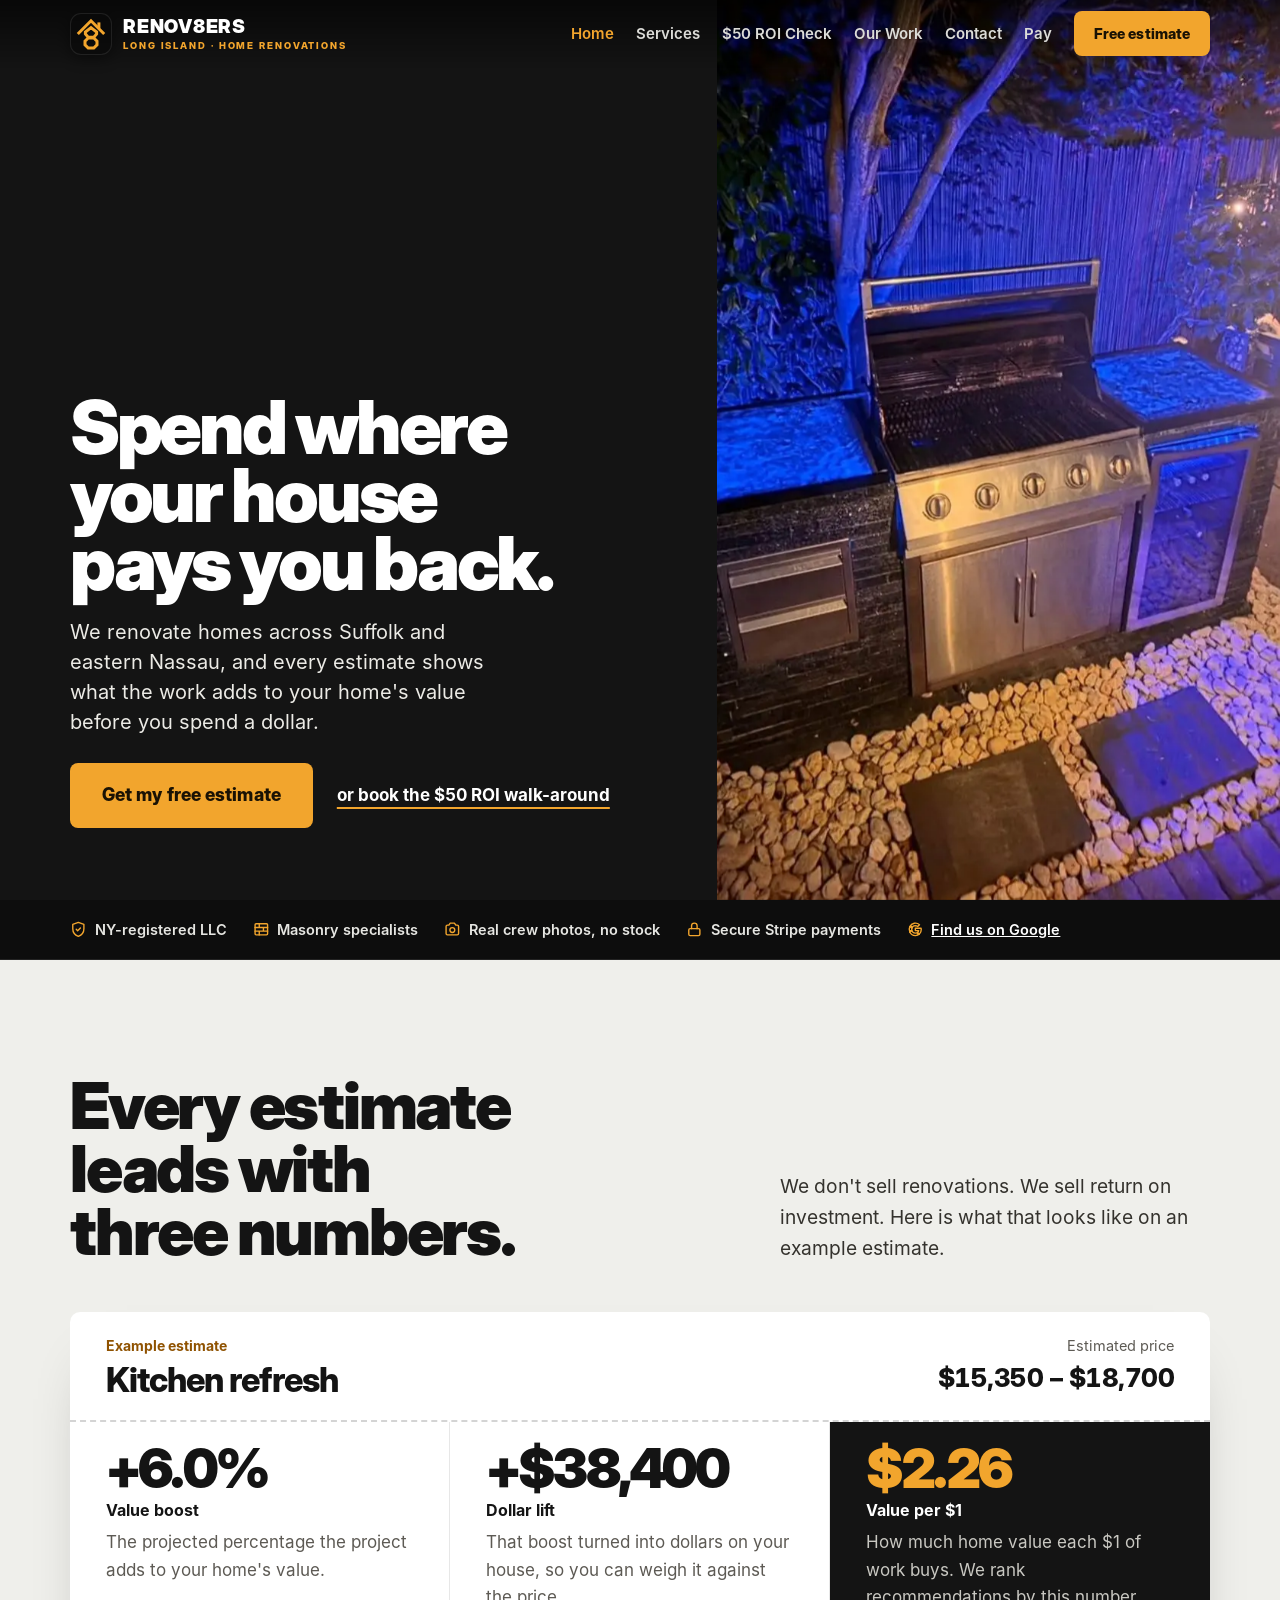
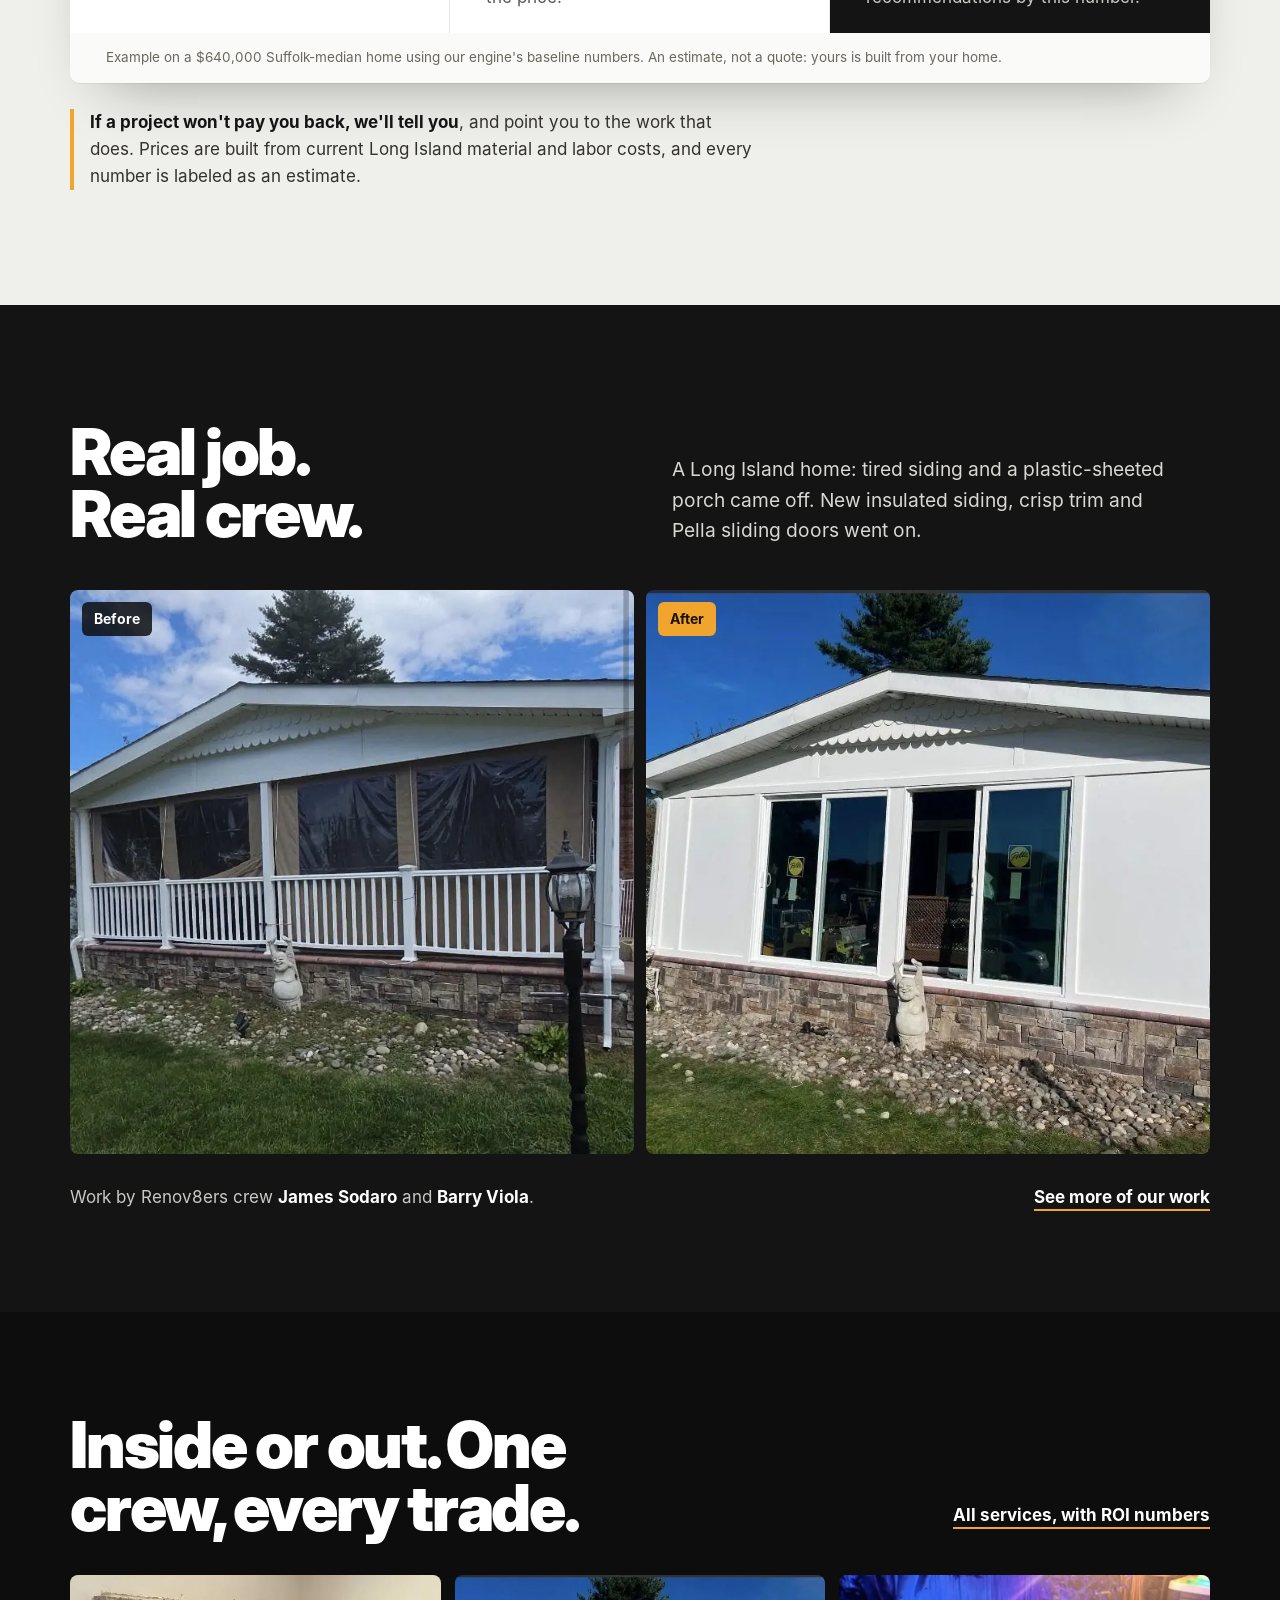
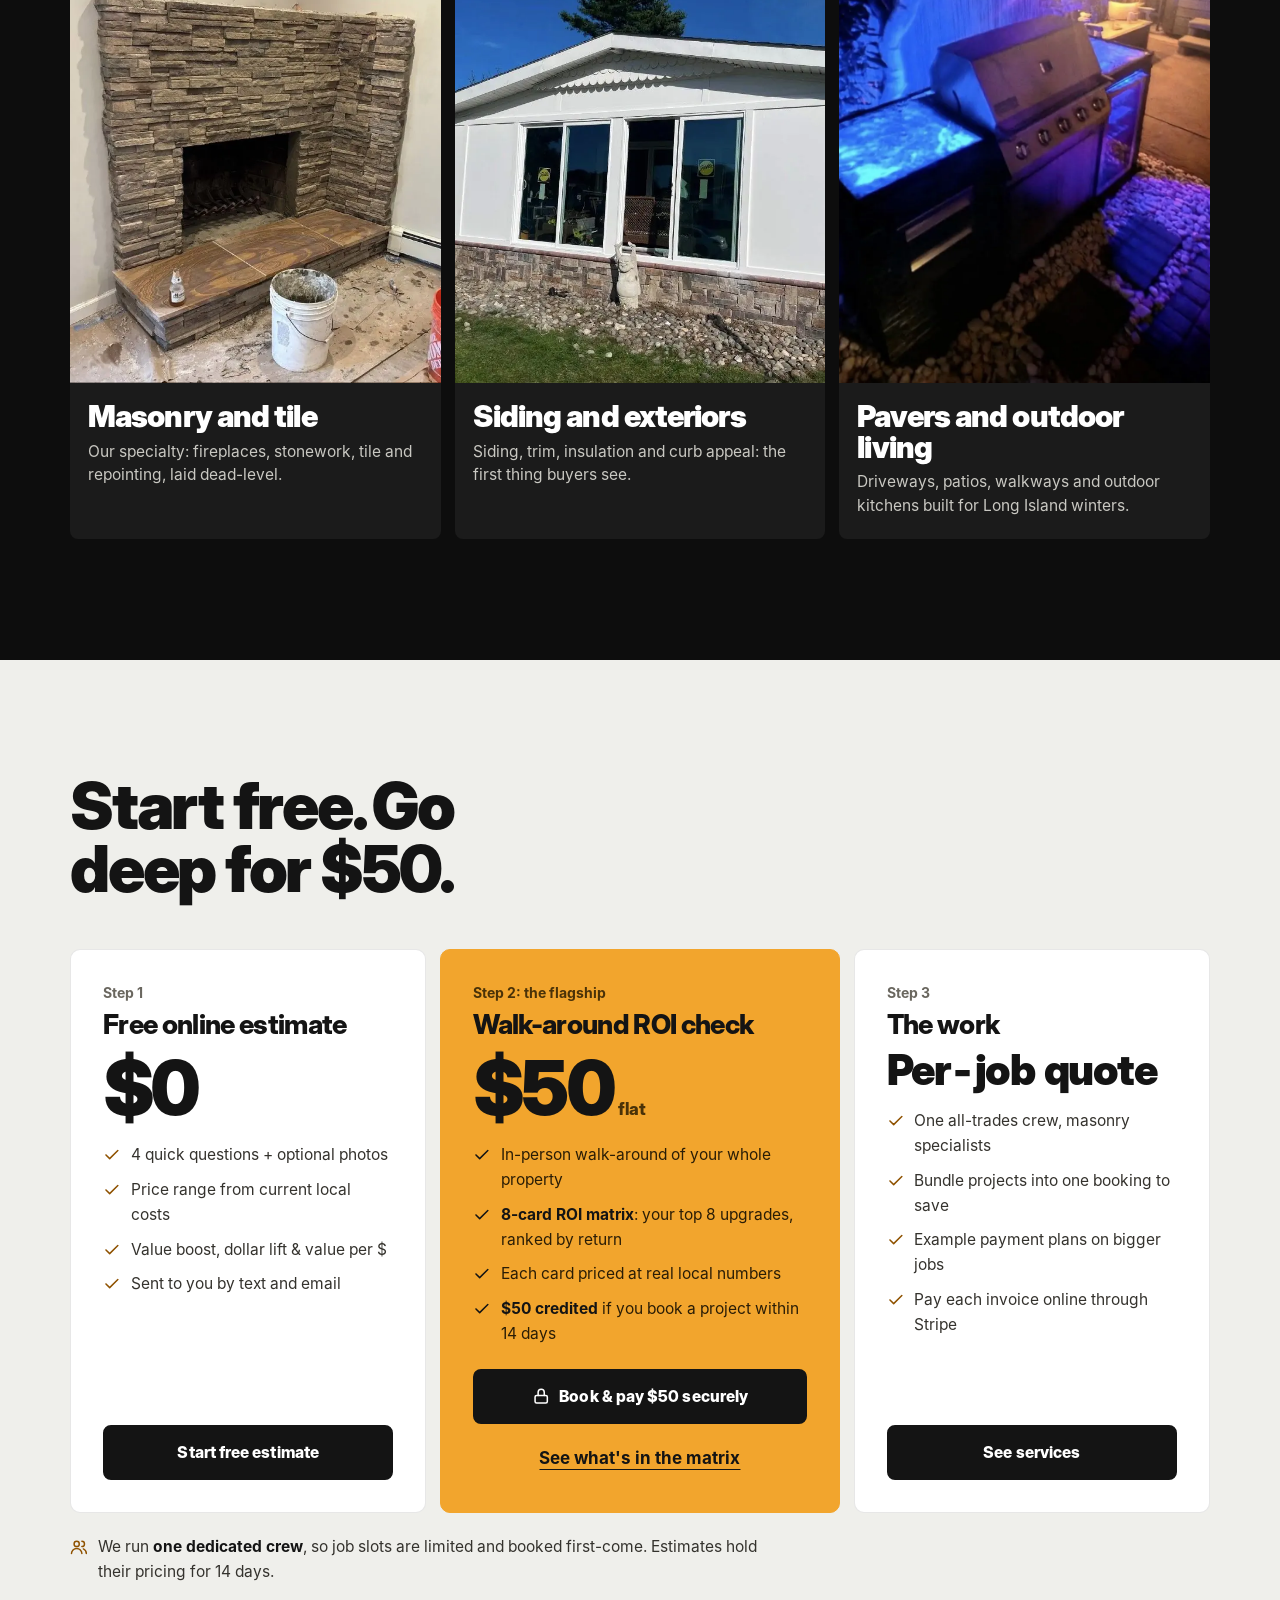
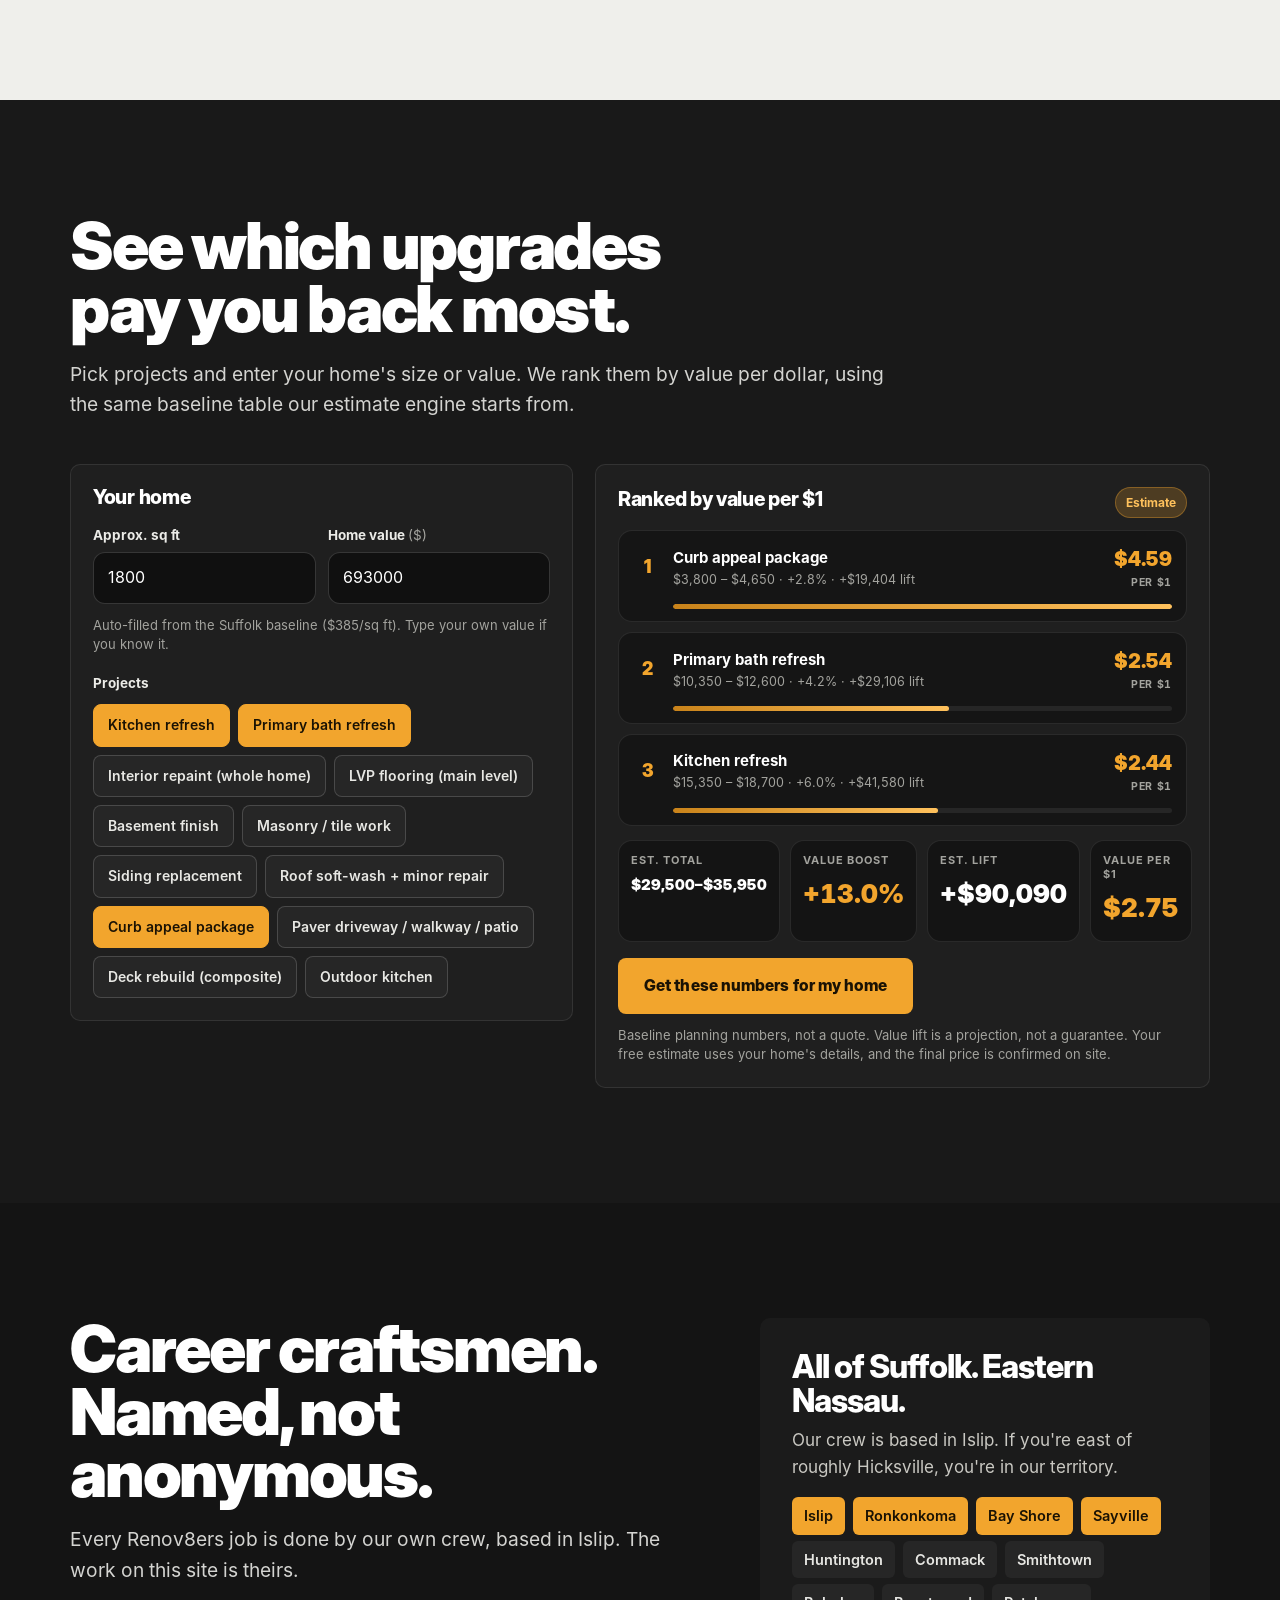
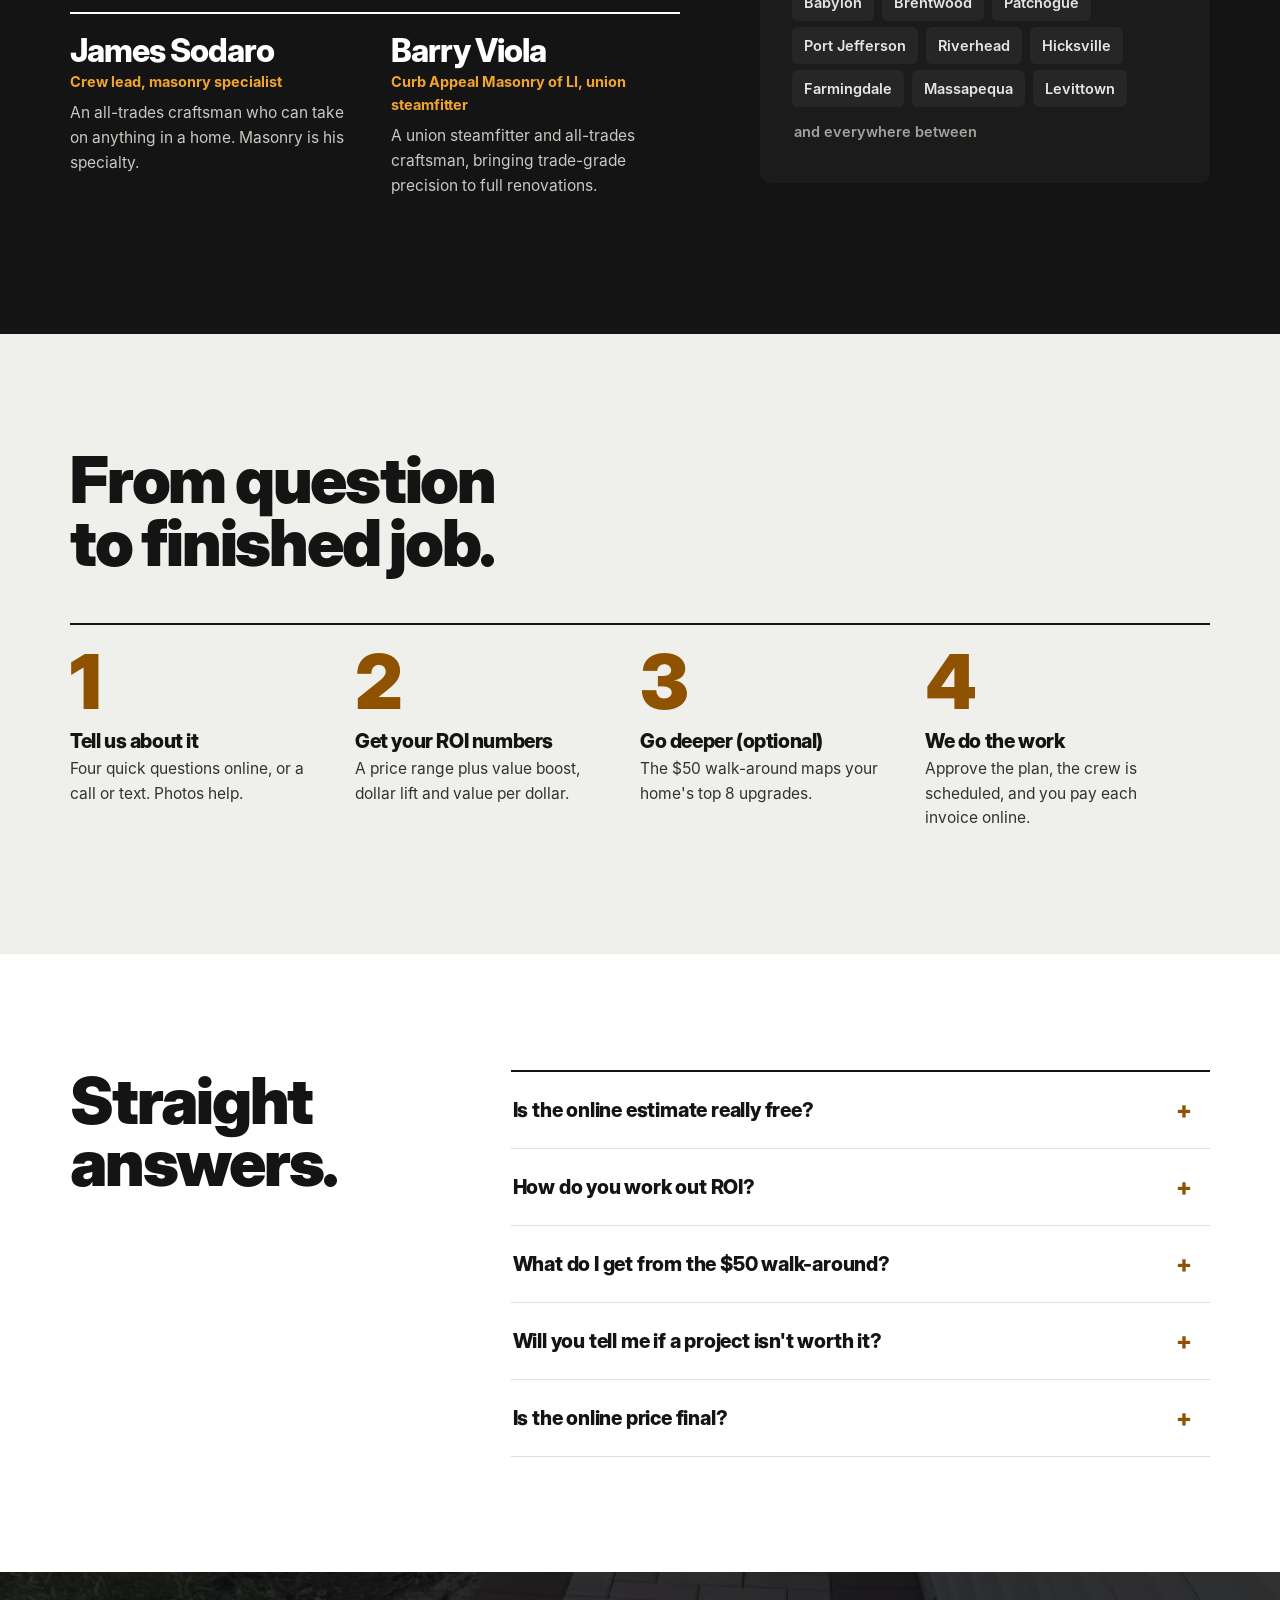
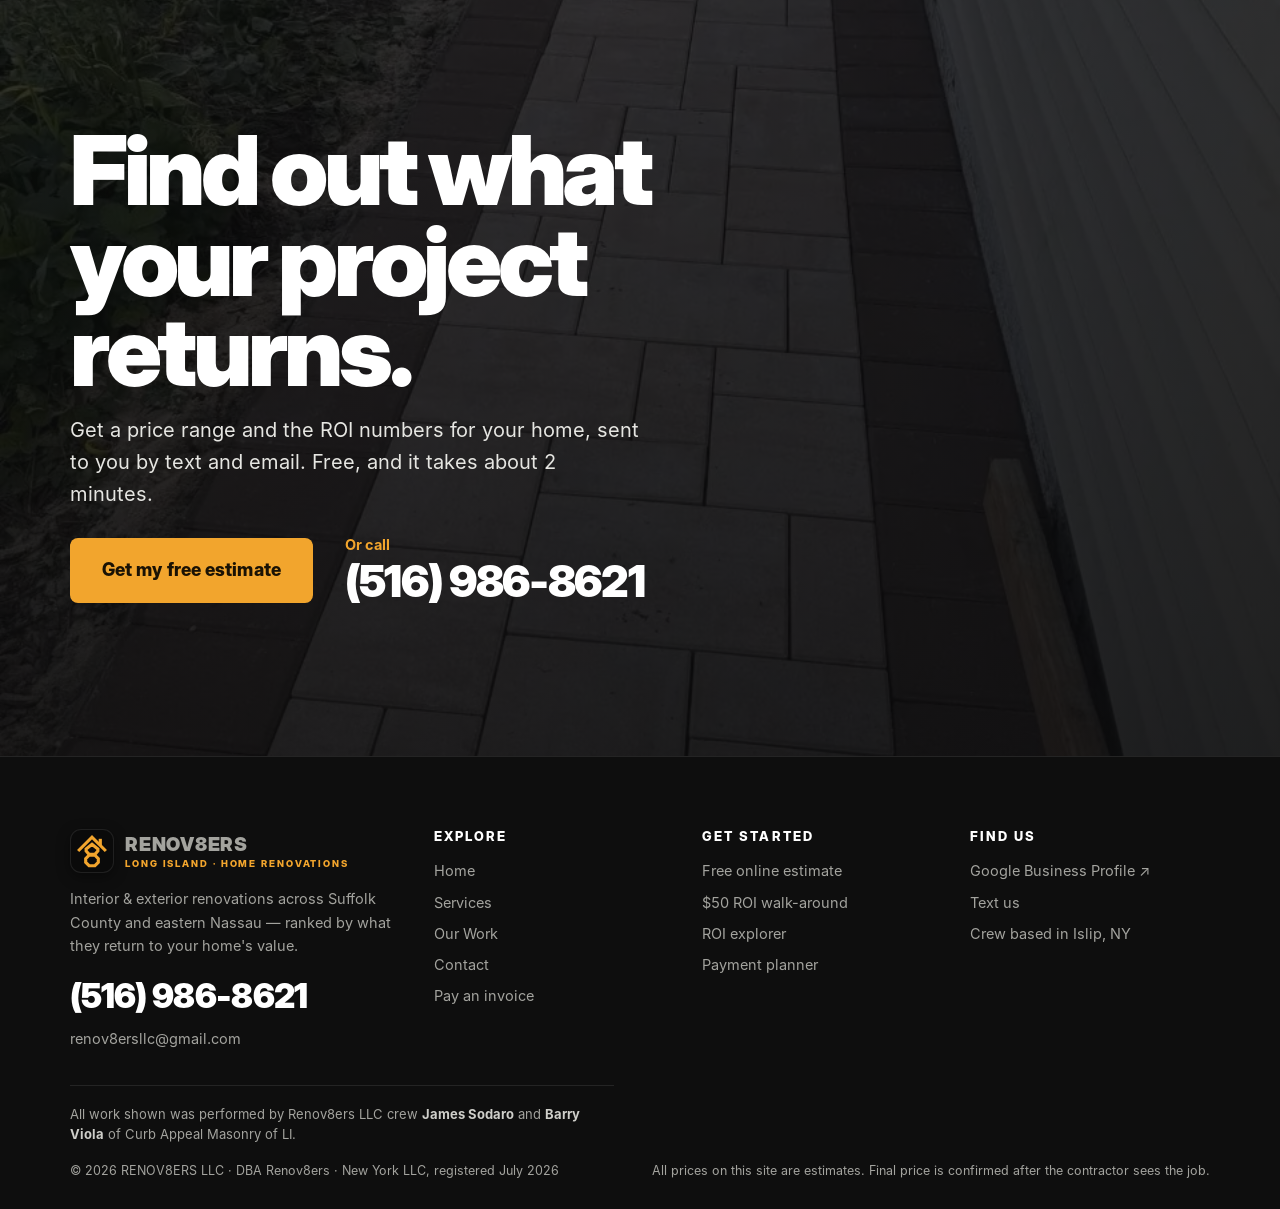
==== commit ef140b8b: "Menu stays solid over the home photo, the menu button closes into a clean X, and the example estimat" ====
--- a/index.html
+++ b/index.html
@@ -19,7 +19,7 @@
 <meta name="twitter:card" content="summary_large_image">
 <meta name="twitter:image" content="https://renov8ers.github.io/assets/og-banner.png">
 <link rel="preload" href="assets/fonts/inter-display-900.woff" as="font" type="font/woff" crossorigin>
-<link rel="stylesheet" href="style.css?v=6">
+<link rel="stylesheet" href="style.css?v=7">
 <link rel="icon" type="image/png" sizes="32x32" href="assets/icon-32.png">
 <link rel="icon" type="image/png" sizes="180x180" href="assets/favicon.png">
 <link rel="apple-touch-icon" href="assets/icon-180.png">
@@ -73,7 +73,7 @@
   <div class="wrap">
     <div class="ledger-head">
       <h2 id="ledger-h">Every estimate leads with three numbers.</h2>
-      <p>We don't sell renovations. We sell return on investment. Here is what that looks like on a real estimate.</p>
+      <p>We don't sell renovations. We sell return on investment. Here is what that looks like on an example estimate.</p>
     </div>
     <article class="slip">
       <header class="slip-top">
--- a/style.css
+++ b/style.css
@@ -869,3 +869,9 @@
 @media(max-width:820px){.actbar a{border-radius:8px}}
 @media(max-width:599px){.slip-price{text-align:left;width:100%}}
 .way li>span,.ways-note>span{min-width:0}
+.home .hdr:has(.nav.open){background:#0e0e0e}
+@media(max-width:1020px){.home .nav.open{background:#0e0e0e}}
+/* menu button: bars sit 10px apart, so the X meets in the middle */
+.burger{align-content:center}
+.burger[aria-expanded="true"] span:nth-child(1){transform:translateY(10px) rotate(45deg)}
+.burger[aria-expanded="true"] span:nth-child(3){transform:translateY(-10px) rotate(-45deg)}
